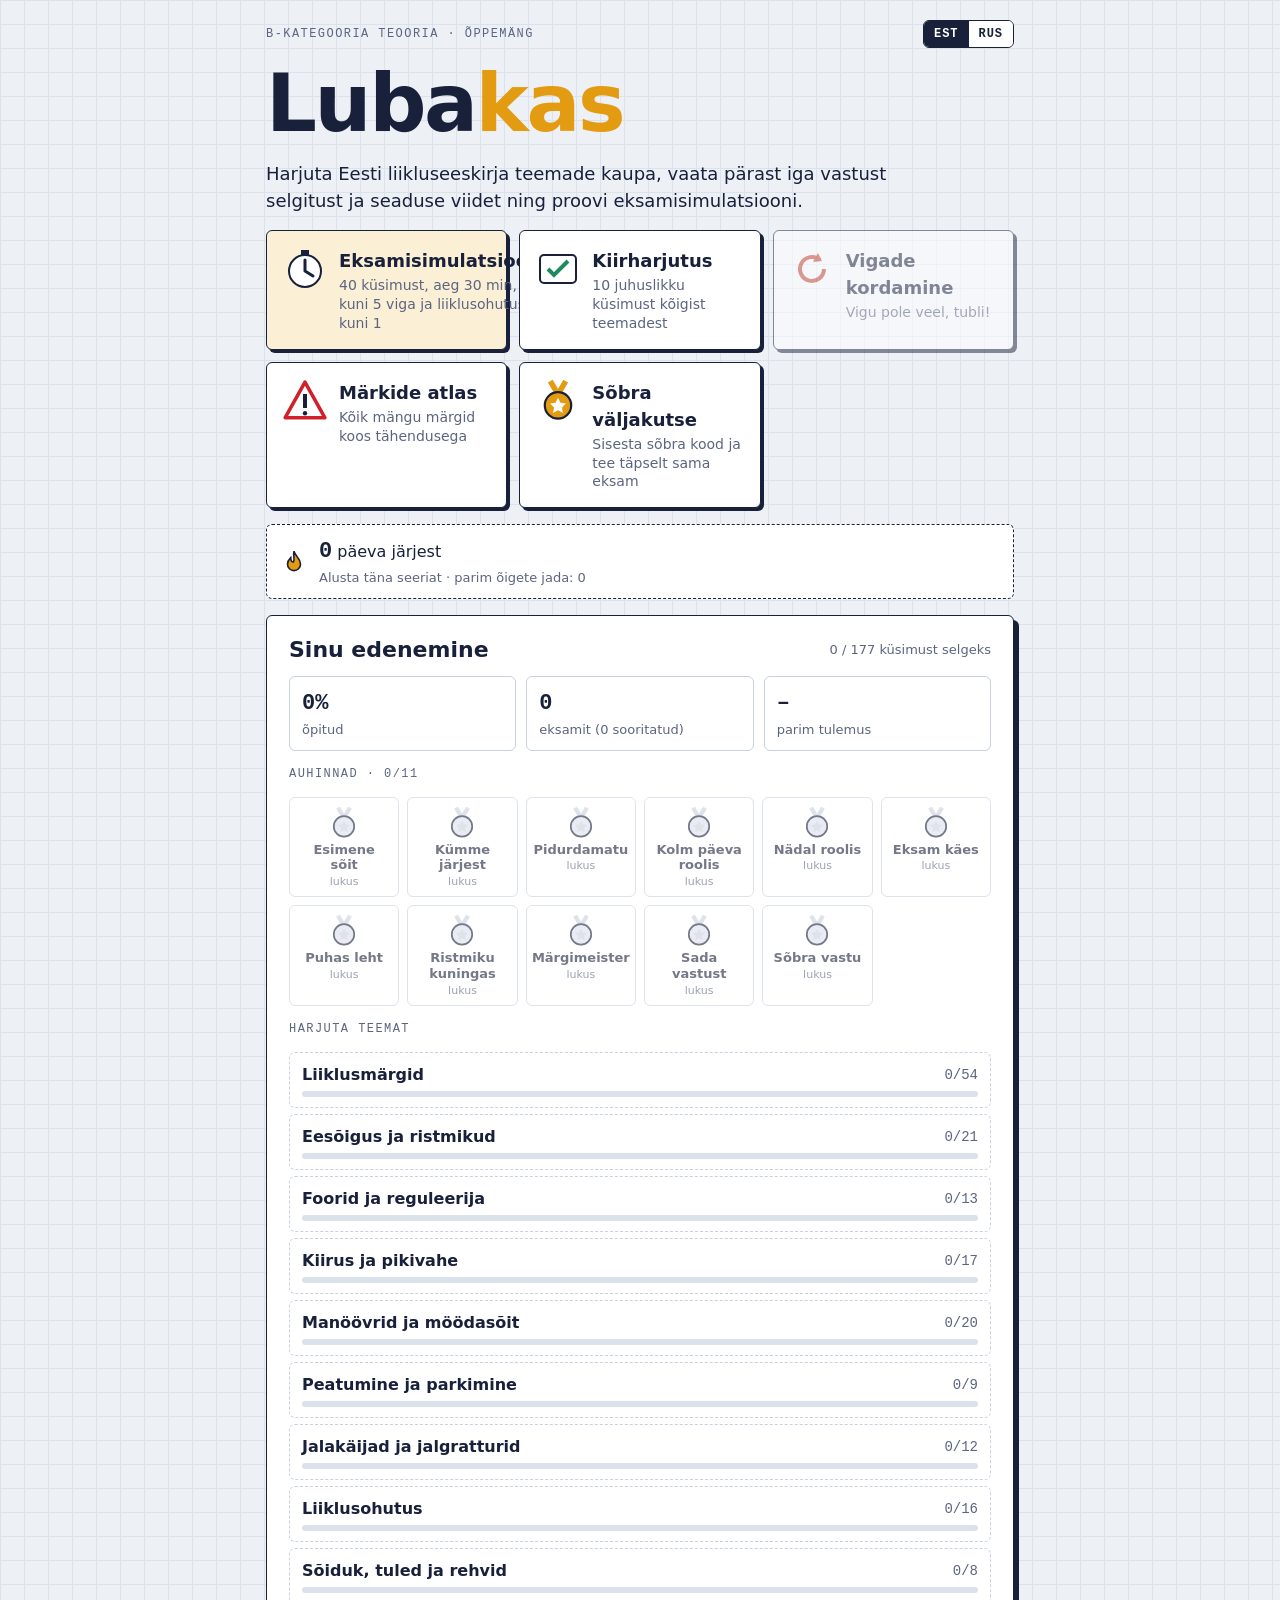
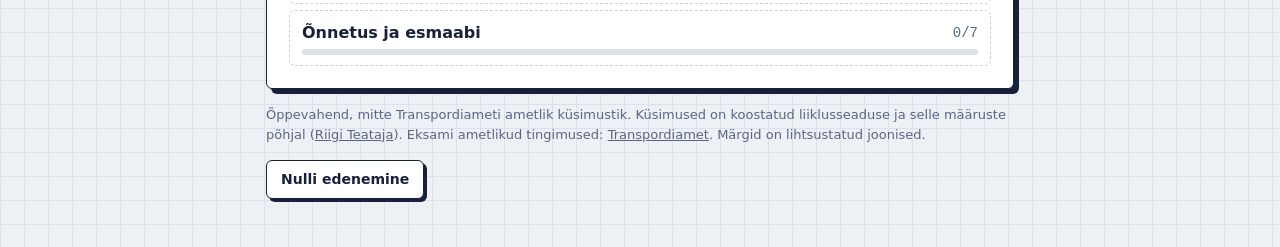
==== web/index.html @ 59f11eca "Lubakas: liikluseeskirja õppemäng (veeb + iOS) Eesti liikluseeskirja õppemäng B-kategooria teooriaek" ====
<!doctype html>
<html lang="et">
<head>
<meta charset="utf-8">
<meta name="viewport" content="width=device-width, initial-scale=1">
<link rel="stylesheet" href="fonts.css">
<title>Lubakas</title>
<style>html{-webkit-text-size-adjust:100%}*{-webkit-tap-highlight-color:transparent}body{margin:0}img{max-width:100%}[hidden]{display:none!important}@media (hover:none){.fb .note{visibility:hidden}}</style>
</head>
<body>
<meta name="claude:viewport-fit-sides" content="cover">
<style>
/* Layout: same graph-paper notebook as the rest of the series; the question card is the raised object. */
:root{
  --paper:#EDF0F5; --grid:#DCE2EC; --card:#FFFFFF; --ink:#18203A; --muted:#5B6580;
  --accent:#E39B12; --accent-soft:#FBEFD6; --ok:#1F8A5B; --ok-soft:#DDF2E7; --bad:#C8412D; --bad-soft:#F8E1DC;
  --line:#C9D1DE; --road:#5E6678; --roadline:#F4F6FA; --verge:#CFE3C6;
  --f-display:"Bricolage Grotesque","Segoe UI",system-ui,sans-serif;
  --f-body:"Atkinson Hyperlegible","Segoe UI",system-ui,sans-serif;
  --f-mono:"JetBrains Mono",ui-monospace,Menlo,Consolas,monospace;
}
@media (prefers-color-scheme: dark){:root:not([data-theme="light"]){
  --paper:#10131C; --grid:#1A2030; --card:#181D2A; --ink:#E5E9F3; --muted:#96A0B8;
  --accent:#F2B13A; --accent-soft:#3A2E14; --ok:#3DBE85; --ok-soft:#163327; --bad:#EF6A55; --bad-soft:#3A1E1A;
  --line:#2C3448; --road:#3A4152; --roadline:#C9CFDB; --verge:#22331F; color-scheme:dark }}
:root[data-theme="dark"]{
  --paper:#10131C; --grid:#1A2030; --card:#181D2A; --ink:#E5E9F3; --muted:#96A0B8;
  --accent:#F2B13A; --accent-soft:#3A2E14; --ok:#3DBE85; --ok-soft:#163327; --bad:#EF6A55; --bad-soft:#3A1E1A;
  --line:#2C3448; --road:#3A4152; --roadline:#C9CFDB; --verge:#22331F; color-scheme:dark }
*{box-sizing:border-box}
html,body{min-height:100%;margin:0}
body{background-color:var(--paper);color:var(--ink);font-family:var(--f-body);font-size:16px;line-height:1.5;
  background-image:linear-gradient(var(--grid) 1px,transparent 1px),linear-gradient(90deg,var(--grid) 1px,transparent 1px);background-size:24px 24px}
.wrap{max-width:780px;margin:0 auto;padding-block:20px 48px;
  padding-left:max(16px,env(safe-area-inset-left,0px));padding-right:max(16px,env(safe-area-inset-right,0px));
  display:flex;flex-direction:column;gap:16px}
h1,h2,h3{font-family:var(--f-display);margin:0;text-wrap:balance;line-height:1.1}
p{margin:0}
button{font:inherit;color:inherit;cursor:pointer}
button:focus-visible{outline:3px solid var(--accent);outline-offset:3px}
.card{background:var(--card);border:1.5px solid var(--ink);border-radius:6px;box-shadow:5px 5px 0 var(--ink);padding:22px}
.btn{background:var(--accent);color:#18203A;border:1.5px solid var(--ink);border-radius:6px;padding:12px 20px;font-weight:700;
  box-shadow:3px 3px 0 var(--ink);transition:transform .08s,box-shadow .08s}
.btn:hover{transform:translate(-1px,-1px);box-shadow:4px 4px 0 var(--ink)}
.btn:active{transform:translate(2px,2px);box-shadow:1px 1px 0 var(--ink)}
.btn.ghost{background:var(--card);color:var(--ink)}
.btn:disabled{opacity:.45;pointer-events:none}
.eyebrow{font-family:var(--f-mono);font-size:12px;letter-spacing:.12em;text-transform:uppercase;color:var(--muted)}
.mono{font-family:var(--f-mono);font-variant-numeric:tabular-nums}
.muted{color:var(--muted)}
.row{display:flex;flex-wrap:wrap;gap:12px;align-items:center}
.hidden{display:none!important}

/* Start */
.hero{display:flex;flex-direction:column;gap:12px}
.hero h1{font-size:clamp(44px,10vw,80px);font-weight:800;letter-spacing:-.03em}
.hero h1 span{color:var(--accent)}
.hero .lead{font-size:18px;max-width:60ch}
.modes{display:grid;grid-template-columns:repeat(auto-fit,minmax(200px,1fr));gap:12px}
.mode{text-align:left;background:var(--card);border:1.5px solid var(--ink);border-radius:6px;padding:16px;display:flex;gap:12px;align-items:flex-start;
  box-shadow:3px 3px 0 var(--ink);transition:transform .08s,box-shadow .08s}
.mode:hover{transform:translate(-1px,-1px);box-shadow:4px 4px 0 var(--ink)}
.mode svg{width:44px;height:44px;flex:none}
.mode b{font-family:var(--f-display);font-size:18px;display:block}
.mode small{color:var(--muted);font-size:14px;line-height:1.35;display:block;margin-top:2px}
.mode.primary{background:var(--accent-soft)}
.topics{display:flex;flex-direction:column;gap:6px}
.topic{display:grid;grid-template-columns:1fr auto;gap:4px 12px;align-items:center;text-align:left;background:transparent;border:1.5px dashed var(--line);border-radius:6px;padding:10px 12px}
.topic:hover{border-color:var(--ink);border-style:solid}
.topic b{font-weight:700}
.topic .pct{font-family:var(--f-mono);font-size:14px;color:var(--muted)}
.bar{grid-column:1/-1;height:6px;border-radius:3px;background:var(--grid);overflow:hidden}
.bar i{display:block;height:100%;background:var(--ok)}
.stats{display:grid;grid-template-columns:repeat(3,1fr);gap:10px}
.stat{border:1.5px solid var(--line);border-radius:6px;padding:10px 12px;min-width:0}
.stat .v{font-family:var(--f-mono);font-weight:700;font-size:22px;font-variant-numeric:tabular-nums}
.stat .k{font-size:13px;color:var(--muted)}
.note{font-size:13px;color:var(--muted)}
.note a{color:inherit}

/* Question */
.hud{display:flex;flex-wrap:wrap;gap:8px 16px;align-items:center;justify-content:space-between}
.progress{height:8px;border:1.5px solid var(--ink);border-radius:4px;overflow:hidden;background:var(--card)}
.progress i{display:block;height:100%;background:var(--accent);transition:width .2s}
.q{display:flex;flex-direction:column;gap:16px}
.q h2{font-size:22px;font-weight:800;line-height:1.25}
.fig{display:flex;justify-content:center}
.fig svg{width:min(100%,260px);height:auto}
.fig.sign svg{width:140px}
.opts{display:flex;flex-direction:column;gap:10px}
.quip{font-style:italic;color:var(--muted)}
.streak{display:flex;gap:12px;align-items:center;border:1.5px dashed var(--ink);border-radius:6px;padding:10px 14px;background:var(--card)}
.streak b{font-size:22px}.streak small{display:block;color:var(--muted);font-size:13px}
.awards{display:grid;grid-template-columns:repeat(auto-fill,minmax(110px,1fr));gap:8px}
.aw{border:1.5px solid var(--line);border-radius:6px;padding:8px;display:flex;flex-direction:column;align-items:center;text-align:center;gap:2px;opacity:.6}
.aw.on{opacity:1;border-color:var(--ink);background:var(--accent-soft)}
.aw svg{width:34px;height:34px}.aw b{font-size:13px;line-height:1.2}.aw small{font-size:11px;color:var(--muted);line-height:1.25}
.titleline{display:flex;flex-direction:column;gap:2px}.titleline b{font-family:var(--f-display);font-size:22px}
.vs{font-weight:700}
.share{display:flex;flex-direction:column;gap:8px;border-top:1.5px dashed var(--line);padding-top:12px}
.share textarea,.codein{font:inherit;color:var(--ink);background:var(--paper);border:1.5px solid var(--ink);border-radius:6px;padding:10px;width:100%;resize:vertical}
.codein{font-family:var(--f-mono);font-size:20px;letter-spacing:.06em;text-transform:uppercase}
.toast{position:fixed;left:50%;bottom:calc(20px + env(safe-area-inset-bottom,0px));transform:translate(-50%,30px);opacity:0;background:var(--ink);color:var(--card);padding:10px 16px;border-radius:6px;font-weight:700;transition:all .3s;z-index:20;max-width:calc(100% - 32px)}
.toast.in{transform:translate(-50%,0);opacity:1}
@media (prefers-reduced-motion:reduce){.toast{transition:none}}
.mode svg{width:44px;height:44px;flex:none}
.langs{display:inline-flex;border:1.5px solid var(--ink);border-radius:6px;overflow:hidden}
.lng{background:var(--card);border:0;padding:4px 10px;font-family:var(--f-mono);font-size:12px;font-weight:700;letter-spacing:.08em}
.lng.on{background:var(--ink);color:var(--card)}
.opts.grid{display:grid;grid-template-columns:1fr 1fr}
.osign svg{width:72px;height:72px;display:block}
.opt{display:flex;gap:12px;align-items:flex-start;text-align:left;background:var(--card);border:1.5px solid var(--ink);border-radius:6px;padding:12px 14px;
  box-shadow:2px 2px 0 var(--ink);transition:transform .08s,box-shadow .08s}
.opt:hover{transform:translate(-1px,-1px);box-shadow:3px 3px 0 var(--ink)}
.opt .l{font-family:var(--f-mono);font-weight:700;color:var(--muted);min-width:1.2em}
.opt.sel{background:var(--accent-soft)}
.opt.right{background:var(--ok-soft);border-color:var(--ok)}
.opt.wrong{background:var(--bad-soft);border-color:var(--bad)}
.opt.locked{pointer-events:none}
.explain{border-left:4px solid var(--ok);background:var(--ok-soft);padding:12px 14px;border-radius:0 6px 6px 0;display:flex;flex-direction:column;gap:6px}
.explain.bad{border-color:var(--bad);background:var(--bad-soft)}
.explain b{font-family:var(--f-display);font-size:18px}
.src{font-size:13px;color:var(--muted)}
.src::before{content:"§ ";font-family:var(--f-mono);font-weight:700}
.tag{display:inline-block;font-family:var(--f-mono);font-size:11px;letter-spacing:.08em;text-transform:uppercase;border:1px solid var(--line);border-radius:3px;padding:1px 6px;color:var(--muted)}
.tag.safe{border-color:var(--bad);color:var(--bad)}
.dots{display:flex;flex-wrap:wrap;gap:4px}
.dot{width:26px;height:26px;border:1.5px solid var(--line);border-radius:4px;background:var(--card);font-family:var(--f-mono);font-size:11px;padding:0;display:grid;place-items:center}
.dot.ans{background:var(--accent-soft);border-color:var(--ink)}
.dot.cur{outline:2px solid var(--accent);outline-offset:1px}
.dot.r{background:var(--ok-soft);border-color:var(--ok)}
.dot.w{background:var(--bad-soft);border-color:var(--bad)}
.clock{font-family:var(--f-mono);font-weight:700;font-size:20px}
.clock.low{color:var(--bad)}

/* Results */
.big{font-family:var(--f-display);font-weight:800;font-size:clamp(40px,9vw,64px);line-height:1}
.verdict{display:inline-block;padding:4px 12px;border:1.5px solid var(--ink);border-radius:4px;font-family:var(--f-display);font-weight:800;font-size:20px}
.verdict.ok{background:var(--ok-soft);color:var(--ok);border-color:var(--ok)}
.verdict.bad{background:var(--bad-soft);color:var(--bad);border-color:var(--bad)}
.review{display:flex;flex-direction:column;gap:12px}
.rv{border:1.5px solid var(--line);border-radius:6px;padding:12px;display:flex;flex-direction:column;gap:6px}
.rv .a{font-size:14px}

/* Atlas */
.atlas{display:grid;grid-template-columns:repeat(auto-fill,minmax(160px,1fr));gap:12px}
.sg{border:1.5px solid var(--line);border-radius:6px;padding:12px;display:flex;flex-direction:column;gap:6px;align-items:flex-start;background:var(--card)}
.sg svg{width:72px;height:72px}
.sg b{font-family:var(--f-display);font-size:16px;line-height:1.15}
.sg small{font-size:13px;color:var(--muted);line-height:1.35}
.grp{font-family:var(--f-display);font-size:20px;margin-top:8px}
@media (max-width:480px){.card{padding:16px}.stats{grid-template-columns:1fr 1fr 1fr}.stat .v{font-size:18px}}
</style>
<main class="wrap" id="app"></main>
<script>
/* ============ SIGNS (original drawings, viewBox 0 0 100 100) ============ */
const RED="#D0202A", BLUE="#1F5FBF", YEL="#F2C230", BLK="#18203A";
const W=s=>`<svg viewBox="0 0 100 100" xmlns="http://www.w3.org/2000/svg" aria-hidden="true">${s}</svg>`;
const warn=i=>`<path d="M50 7 L95 88 H5 Z" fill="#fff" stroke="${RED}" stroke-width="8" stroke-linejoin="round"/>${i}`;
const ring=i=>`<circle cx="50" cy="50" r="44" fill="#fff" stroke="${RED}" stroke-width="10"/>${i}`;
const blueC=i=>`<circle cx="50" cy="50" r="46" fill="${BLUE}" stroke="#fff" stroke-width="2"/>${i}`;
const blueS=i=>`<rect x="5" y="5" width="90" height="90" rx="8" fill="${BLUE}" stroke="#fff" stroke-width="2"/>${i}`;
const person=(x,y,s=1,c=BLK)=>`<g transform="translate(${x} ${y}) scale(${s})" stroke="${c}" stroke-width="5" stroke-linecap="round" fill="none"><circle cx="0" cy="-22" r="5" fill="${c}" stroke="none"/><path d="M0 -15 L-2 2 M-2 2 L-9 16 M-2 2 L6 16 M0 -12 L-9 -3 M0 -12 L9 -5"/></g>`;
const car=(x,y,c,s=1)=>`<g transform="translate(${x} ${y}) scale(${s})"><path d="M-14 4 V-4 Q-12 -9 -8 -10 L-5 -16 H5 L8 -10 Q12 -9 14 -4 V4 Z" fill="${c}"/><circle cx="-8" cy="5" r="4" fill="${c}"/><circle cx="8" cy="5" r="4" fill="${c}"/><rect x="-4" y="-14" width="8" height="4" fill="#fff"/></g>`;
function arcArrow(cx,cy,r,a0,a1,c="#fff",w=7){ // angles in degrees, counterclockwise on screen when a1<a0
  const p=a=>[cx+r*Math.cos(a*Math.PI/180),cy+r*Math.sin(a*Math.PI/180)];
  const [x0,y0]=p(a0),[x1,y1]=p(a1);
  const sweep=a1>a0?1:0;
  const dir=a1>a0?1:-1, t=(a1+dir*90)*Math.PI/180, n=a1*Math.PI/180;
  const tip=[x1+9*Math.cos(t),y1+9*Math.sin(t)], b1=[x1+8*Math.cos(n),y1+8*Math.sin(n)], b2=[x1-8*Math.cos(n),y1-8*Math.sin(n)];
  return `<path d="M${x0.toFixed(1)} ${y0.toFixed(1)} A${r} ${r} 0 0 ${sweep} ${x1.toFixed(1)} ${y1.toFixed(1)}" fill="none" stroke="${c}" stroke-width="${w}"/><path d="M${tip[0].toFixed(1)} ${tip[1].toFixed(1)} L${b1[0].toFixed(1)} ${b1[1].toFixed(1)} L${b2[0].toFixed(1)} ${b2[1].toFixed(1)}Z" fill="${c}"/>`;
}
const SIGNS={
  anna:{g:"Eesõigusmärgid",n:"Anna teed",m:"Pead andma teed ristuval teel liiklejatele",
    e:"Kolmnurk tipuga alla tähendab, et ristuval teel liiklejatel on eesõigus. Peatuma ei pea, kui teed andmata saab ohutult sõita.",
    svg:`<path d="M6 10 H94 L50 92 Z" fill="#fff" stroke="${RED}" stroke-width="8" stroke-linejoin="round"/>`},
  stop:{g:"Eesõigusmärgid",n:"STOP",m:"Pead peatuma ja andma teed ristuval teel liiklejatele",
    e:"STOP-märgi juures tuleb alati peatuda stoppjoone ees (selle puudumisel ristuva sõidutee serva ees), ka siis, kui teel kedagi ei paista, ja seejärel anda teed.",
    svg:`<polygon points="31,4 69,4 96,31 96,69 69,96 31,96 4,69 4,31" fill="${RED}" stroke="#fff" stroke-width="3"/><text x="50" y="60" text-anchor="middle" font-family="Arial,Helvetica,sans-serif" font-weight="700" font-size="27" fill="#fff">STOP</text>`},
  peatee:{g:"Eesõigusmärgid",n:"Peatee",m:"Sõidad peateel: ristmikel on sul eesõigus kõrvalteelt tulijate ees",
    e:"Kollane romb valge äärisega tähistab peateed. Kõrvalteel liiklejad peavad sulle teed andma.",
    svg:`<rect x="20" y="20" width="60" height="60" transform="rotate(45 50 50)" fill="#fff" stroke="#8A93A6" stroke-width="2"/><rect x="31" y="31" width="38" height="38" transform="rotate(45 50 50)" fill="${YEL}"/>`},
  peateelopp:{g:"Eesõigusmärgid",n:"Peatee lõpp",m:"Peatee lõpeb: edasi ei ole sul enam peatee eesõigust",
    e:"Läbikriipsutatud romb tähendab, et peatee lõpeb. Järgmisel ristmikul juhindud teistest märkidest või parema käe reeglist.",
    svg:`<rect x="20" y="20" width="60" height="60" transform="rotate(45 50 50)" fill="#fff" stroke="#8A93A6" stroke-width="2"/><rect x="31" y="31" width="38" height="38" transform="rotate(45 50 50)" fill="${YEL}"/><g stroke="${BLK}" stroke-width="2.5"><path d="M26 66 L66 26 M30 70 L70 30 M34 74 L74 34"/></g>`},
  sissesoit:{g:"Keelumärgid",n:"Sissesõidukeeld",m:"Sellest suunast on sissesõit kõigile sõidukitele keelatud",
    e:"Punane ring valge rõhtribaga keelab sõidukitel siia sisse sõita (näiteks ühesuunalise tee vastassuunast).",
    svg:`<circle cx="50" cy="50" r="46" fill="${RED}" stroke="#fff" stroke-width="2"/><rect x="18" y="41" width="64" height="18" fill="#fff"/>`},
  liikluskeeld:{g:"Keelumärgid",n:"Liikluskeeld",m:"Liiklemine kõigi sõidukitega on keelatud mõlemas suunas",
    e:"Tühi valge ring punase äärisega keelab kõigi sõidukite liikluse.",
    svg:ring("")},
  peatumiskeeld:{g:"Keelumärgid",n:"Peatumise keeld",m:"Peatuda ja parkida on keelatud",
    e:"Sinine ring punase ääre ja punase ristiga keelab nii peatumise kui ka parkimise märgiga teepoolel.",
    svg:`<clipPath id="cpx"><circle cx="50" cy="50" r="40"/></clipPath><circle cx="50" cy="50" r="44" fill="${BLUE}" stroke="${RED}" stroke-width="10"/><g clip-path="url(#cpx)" stroke="${RED}" stroke-width="9"><path d="M18 18 L82 82 M82 18 L18 82"/></g>`},
  parkimiskeeld:{g:"Keelumärgid",n:"Parkimise keeld",m:"Parkida on keelatud, lühiajaline peatumine on lubatud",
    e:"Sinine ring punase ääre ja ühe kaldkriipsuga keelab parkimise, kuid peatuda (näiteks reisija maha panemiseks) tohib.",
    svg:`<clipPath id="cpp"><circle cx="50" cy="50" r="40"/></clipPath><circle cx="50" cy="50" r="44" fill="${BLUE}" stroke="${RED}" stroke-width="10"/><g clip-path="url(#cpp)" stroke="${RED}" stroke-width="9"><path d="M18 18 L82 82"/></g>`},
  kiirus50:{g:"Keelumärgid",n:"Suurim kiirus",m:"Suurim lubatud sõidukiirus on 50 km/h",
    e:"Number punases ringis näitab suurimat lubatud kiirust. See on ülempiir, mitte soovitus: kiirus tuleb valida vastavalt oludele.",
    svg:ring(`<text x="50" y="64" text-anchor="middle" font-family="Arial,Helvetica,sans-serif" font-weight="700" font-size="40" fill="${BLK}">50</text>`)},
  moodasoit:{g:"Keelumärgid",n:"Möödasõidukeeld",m:"Mootorsõidukitest möödasõit on keelatud",
    e:"Punane ja must auto punases ringis keelavad möödasõidu märgi mõjualas.",
    svg:ring(car(34,54,RED,1.05)+car(66,54,BLK,1.05))},
  otse:{g:"Kohustusmärgid",n:"Kohustuslik sõidusuund",m:"Sõita tohib ainult otse",
    e:"Sinine ümmargune märk valge noolega kohustab sõitma noole suunas.",
    svg:blueC(`<path d="M50 16 L72 42 H58 V84 H42 V42 H28 Z" fill="#fff"/>`)},
  ringliiklus:{g:"Kohustusmärgid",n:"Ringliiklus",m:"Ristmikul liigutakse ringikujuliselt noolte suunas",
    e:"Kolm ringis olevat noolt tähistavad ringristmikku. Ringil sõidetakse vastupäeva, nagu nooled näitavad.",
    svg:blueC(arcArrow(50,50,23,-60,-150)+arcArrow(50,50,23,60,-30)+arcArrow(50,50,23,180,90))},
  jalgrattatee:{g:"Kohustusmärgid",n:"Jalgrattatee",m:"Tee on ette nähtud jalgratastele",
    e:"Sinine ring valge jalgrattaga tähistab jalgrattateed. Mootorsõidukiga sellel sõita ei tohi.",
    svg:blueC(`<g fill="none" stroke="#fff" stroke-width="5" stroke-linecap="round" stroke-linejoin="round"><circle cx="30" cy="60" r="13"/><circle cx="70" cy="60" r="13"/><path d="M30 60 L44 38 H64 L70 60 M44 38 L52 60 L64 38 M40 32 H50 M62 32 L66 30"/></g>`)},
  yhesuunaline:{g:"Teavitusmärgid",n:"Ühesuunaline tee",m:"Tee, kus liiklus toimub ainult ühes suunas",
    e:"Sinine ristkülik ülespoole näitava noolega tähistab ühesuunalist teed. Vastassuunas sõita ei tohi.",
    svg:blueS(`<path d="M50 14 L74 42 H59 V86 H41 V42 H26 Z" fill="#fff"/>`)},
  ylekaigurada:{g:"Teavitusmärgid",n:"Ülekäigurada",m:"Siin on ülekäigurada: jalakäijale tuleb teed anda",
    e:"Sinine ruut valge kolmnurga ja jalakäijaga tähistab ülekäigurada. Juht on kohustatud andma teed jalakäijale, kes on rajal või sinna astumas.",
    svg:blueS(`<path d="M50 12 L90 84 H10 Z" fill="#fff"/><g fill="${BLK}"><rect x="22" y="74" width="10" height="5"/><rect x="38" y="74" width="10" height="5"/><rect x="54" y="74" width="10" height="5"/><rect x="70" y="74" width="10" height="5"/></g>${person(50,66,.9)}`)},
  oueala:{g:"Teavitusmärgid",n:"Õueala",m:"Õueala algab: suurim kiirus 20 km/h, jalakäijad tohivad kasutada kogu tee laiust",
    e:"Õueala on ala, kus jalakäijad ja sõidukid liiklevad koos. Suurim lubatud kiirus on 20 km/h, jalakäija vahetus läheduses tuleb sõita jalakäija kiirusega.",
    svg:blueS(`<path d="M16 46 L32 32 L48 46 V66 H16 Z" fill="#fff"/><rect x="28" y="54" width="8" height="12" fill="${BLUE}"/>${person(66,70,.75,"#fff")}<circle cx="80" cy="72" r="5" fill="#fff"/><rect x="12" y="80" width="76" height="4" fill="#fff"/>`)},
  ouealalopp:{g:"Teavitusmärgid",n:"Õueala lõpp",m:"Õueala lõpeb: edasi kehtivad tavalised liiklusreeglid",
    e:"Punase kaldjoonega õueala märk tähistab õueala lõppu. Õuealalt väljuja peab andma teed teistele liiklejatele.",
    svg:blueS(`<path d="M16 46 L32 32 L48 46 V66 H16 Z" fill="#fff"/><rect x="28" y="54" width="8" height="12" fill="${BLUE}"/>${person(66,70,.75,"#fff")}<circle cx="80" cy="72" r="5" fill="#fff"/><rect x="12" y="80" width="76" height="4" fill="#fff"/><path d="M10 90 L90 10" stroke="${RED}" stroke-width="7"/>`)},
  parkla:{g:"Teavitusmärgid",n:"Parkla",m:"Parkimiseks ettenähtud koht",
    e:"Sinine ruut valge P-tähega tähistab parklat.",
    svg:blueS(`<text x="50" y="74" text-anchor="middle" font-family="Arial,Helvetica,sans-serif" font-weight="700" font-size="66" fill="#fff">P</text>`)},
  kurv:{g:"Hoiatusmärgid",n:"Ohtlik kurv",m:"Ees on ohtlik kurv paremale",
    e:"Hoiatusmärgid on punase äärisega kolmnurgad. See hoiatab järsu kurvi eest: vähenda kiirust enne kurvi, mitte kurvis.",
    svg:warn(`<path d="M42 80 V60 Q42 48 54 44 L58 42" fill="none" stroke="${BLK}" stroke-width="7"/><path d="M52 34 L66 39 L56 50 Z" fill="${BLK}"/>`)},
  lapsed:{g:"Hoiatusmärgid",n:"Lapsed",m:"Ees on koht, kus teele võib ootamatult tulla lapsi",
    e:"Märk hoiatab laste eest (kool, lasteaed, mänguväljak). Ole eriti tähelepanelik ja valmis peatuma.",
    svg:warn(person(42,74,.9)+person(60,77,.65))},
  metsloomad:{g:"Hoiatusmärgid",n:"Metsloomad",m:"Teele võivad tulla metsloomad",
    e:"Märk hoiatab metsloomade (näiteks põtrade) eest. Eriti hämaras ole valmis pidurdama.",
    svg:warn(`<g fill="${BLK}"><ellipse cx="50" cy="62" rx="16" ry="8"/><rect x="38" y="64" width="4" height="16"/><rect x="45" y="65" width="4" height="15"/><rect x="54" y="65" width="4" height="15"/><rect x="61" y="64" width="4" height="16"/><path d="M62 58 L70 48 L76 52 L74 56 L68 58 L66 64 Z"/><path d="M68 48 L62 40 M70 47 L66 38 M72 48 L76 40" stroke="${BLK}" stroke-width="3"/></g>`)},
  teetood:{g:"Hoiatusmärgid",n:"Teetööd",m:"Ees on teetööd",
    e:"Märk hoiatab teetööde eest. Seal võib olla töötajaid, masinaid ja kitsendusi, sõida ettevaatlikult.",
    svg:warn(`${person(46,74,.9)}<path d="M54 64 L66 78" stroke="${BLK}" stroke-width="4"/><path d="M58 80 Q68 66 78 80 Z" fill="${BLK}"/>`)},
  raudtee:{g:"Hoiatusmärgid",n:"Raudteeülesõidukoht tõkkepuuta",m:"Ees on raudteeülesõidukoht, kus tõkkepuud pole",
    e:"Märk hoiatab tõkkepuuta raudteeülesõidukoha eest. Enne rööpaid veendu, et rongi ei tule.",
    svg:warn(`<g fill="${BLK}"><rect x="28" y="56" width="40" height="16"/><rect x="56" y="46" width="12" height="12"/><rect x="34" y="48" width="6" height="10"/><circle cx="36" cy="76" r="5"/><circle cx="50" cy="76" r="5"/><circle cx="64" cy="76" r="5"/><path d="M68 70 L76 76 H68 Z"/></g>`)},
  libe:{g:"Hoiatusmärgid",n:"Libe tee",m:"Ees on libe teelõik",
    e:"Märk hoiatab libeda tee eest. Vähenda kiirust, suurenda pikivahet ja väldi järske liigutusi.",
    svg:warn(`${car(50,52,BLK,1.1)}<path d="M38 64 q-6 6 0 10 q6 4 0 8 M62 64 q6 6 0 10 q-6 4 0 8" fill="none" stroke="${BLK}" stroke-width="3"/>`)},
  kahesuunaline:{g:"Hoiatusmärgid",n:"Kahesuunaline liiklus",m:"Ees algab kahesuunalise liiklusega teelõik",
    e:"Kaks vastassuunalist noolt hoiatavad, et ühesuunalise liikluse järel algab kahesuunaline liiklus.",
    svg:warn(`<path d="M40 82 V48 M34 54 L40 44 L46 54" fill="none" stroke="${BLK}" stroke-width="5"/><path d="M60 42 V76 M54 70 L60 80 L66 70" fill="none" stroke="${BLK}" stroke-width="5"/>`)},
  foorhoiatus:{g:"Hoiatusmärgid",n:"Valgusfoor",m:"Ees on valgusfooriga reguleeritud koht",
    e:"Märk hoiatab, et ees on foor, mida ei pruugi kaugelt näha.",
    svg:warn(`<rect x="41" y="38" width="18" height="44" rx="3" fill="${BLK}"/><circle cx="50" cy="47" r="5" fill="#E5484D"/><circle cx="50" cy="60" r="5" fill="#F2C230"/><circle cx="50" cy="73" r="5" fill="#2FA35B"/>`)},
  ylekaighoiatus:{g:"Hoiatusmärgid",n:"Ülekäigurada (hoiatus)",m:"Lähened ülekäigurajale",
    e:"Hoiatusmärk teatab ette, et läheneb ülekäigurada. Ole valmis jalakäijale teed andma.",
    svg:warn(`${person(50,70,.9)}<g fill="${BLK}"><rect x="26" y="78" width="8" height="4"/><rect x="40" y="78" width="8" height="4"/><rect x="54" y="78" width="8" height="4"/><rect x="68" y="78" width="8" height="4"/></g>`)},
};
const signSvg=id=>W(SIGNS[id].svg);

/* ============ INTERSECTION DIAGRAMS ============ */
/* 240x240 crossroads, right-hand traffic. Cars are drawn for the "from south" case and rotated.
   dir: S=0, W=90, N=180, E=270 (degrees clockwise). turn: s(traight), l(eft), r(ight). */
const ROT={S:0,W:90,N:180,E:270};
function rotPt(x,y,deg){const a=deg*Math.PI/180,cx=120,cy=120;return [cx+(x-cx)*Math.cos(a)-(y-cy)*Math.sin(a),cy+(x-cx)*Math.sin(a)+(y-cy)*Math.cos(a)]}
function crossSvg(o){
  const roads=o.roads||"NSWE";
  let s=`<svg viewBox="0 0 240 240" xmlns="http://www.w3.org/2000/svg" role="img" aria-label="Ristmiku skeem">`;
  s+=`<rect width="240" height="240" fill="var(--verge)"/>`;
  if(roads.includes("N")||roads.includes("S")) s+=`<rect x="80" y="${roads.includes("N")?0:80}" width="80" height="${(roads.includes("N")?80:0)+80+(roads.includes("S")?80:0)}" fill="var(--road)"/>`;
  if(roads.includes("W")||roads.includes("E")) s+=`<rect y="80" x="${roads.includes("W")?0:80}" height="80" width="${(roads.includes("W")?80:0)+80+(roads.includes("E")?80:0)}" fill="var(--road)"/>`;
  const dash=`stroke="var(--roadline)" stroke-width="2" stroke-dasharray="10 8"`;
  if(roads.includes("N")) s+=`<path d="M120 0 V76" ${dash}/>`;
  if(roads.includes("S")) s+=`<path d="M120 164 V240" ${dash}/>`;
  if(roads.includes("W")) s+=`<path d="M0 120 H76" ${dash}/>`;
  if(roads.includes("E")) s+=`<path d="M164 120 H240" ${dash}/>`;
  if(o.tram){s+=`<path d="M114 0 V240 M126 0 V240" stroke="#9AA3B5" stroke-width="2"/>`}
  // signs at approaches (placed on the right-hand verge of each approach)
  for(const [d,id] of Object.entries(o.signs||{})){
    const [x,y]=rotPt(178,180,ROT[d]);
    s+=`<svg x="${(x-15).toFixed(0)}" y="${(y-15).toFixed(0)}" width="30" height="30" viewBox="0 0 100 100">${SIGNS[id].svg}</svg>`;
  }
  const paths={s:"M140 176 V18",r:"M140 176 Q140 140 176 140 H226",l:"M140 176 Q140 100 100 100 H14"};
  for(const c of o.cars||[]){
    const deg=ROT[c.from], col=c.tram?"#2F7BEA":(c.color||"#E39B12");
    s+=`<g transform="rotate(${deg} 120 120)">`;
    s+=`<path d="${c.tram?paths[c.turn].replace("M140","M120").replace("V18","V18"):paths[c.turn]}" fill="none" stroke="${col}" stroke-width="3" stroke-dasharray="6 5" stroke-linecap="round"/>`;
    // arrowhead at end
    const ends={s:"M133 22 L140 8 L147 22 Z",r:"M222 133 L236 140 L222 147 Z",l:"M18 93 L4 100 L18 107 Z"};
    s+=`<path d="${ends[c.turn]}" fill="${col}" ${c.tram&&c.turn==="s"?'transform="translate(-20 0)"':""}/>`;
    if(c.tram) s+=`<rect x="${c.from==="N"||c.from==="S"?108:126}" y="176" width="24" height="56" rx="4" fill="${col}" stroke="${BLK}" stroke-width="1.5"/>`;
    else s+=`<rect x="128" y="180" width="24" height="40" rx="6" fill="${col}" stroke="${BLK}" stroke-width="1.5"/><rect x="131" y="186" width="18" height="8" rx="2" fill="#fff" opacity=".7"/>`;
    s+=`</g>`;
    const [lx,ly]=rotPt(c.tram?(c.from==="N"||c.from==="S"?120:138):140,c.tram?212:204,deg);
    s+=`<text x="${lx.toFixed(0)}" y="${(ly+6).toFixed(0)}" text-anchor="middle" font-family="JetBrains Mono,monospace" font-weight="700" font-size="16" fill="${BLK}">${c.label}</text>`;
  }
  for(const p of o.peds||[]){const [x,y]=rotPt(p[0],p[1],0);s+=person(x,y,.7)}
  return s+`</svg>`;
}

/* ============ QUESTIONS ============ */
const TOPICS={
  margid:"Liiklusmärgid", eesoigus:"Eesõigus ja ristmikud", foor:"Foorid ja reguleerija", kiirus:"Kiirus ja pikivahe",
  manoover:"Manöövrid ja möödasõit", parkimine:"Peatumine ja parkimine", jalakaija:"Jalakäijad ja jalgratturid",
  ohutus:"Liiklusohutus", soiduk:"Sõiduk, tuled ja rehvid", onnetus:"Õnnetus ja esmaabi"
};
const LS="Liiklusseadus", LKV="Liikluskorraldusvahendite ja nende kasutamise tingimuste määrus (liiklusmärgid)";
const TEH="Mootorsõiduki ja selle haagise tehnonõuded ning nõuded varustusele (määrus)";
// q: question, o: options (first is correct), e: explanation, s: source, f: figure, safe: traffic-safety question
const Q=[
 // ---- Eesõigus ----
 {id:"e1",t:"eesoigus",q:"Samaliigiliste teede ristmik, märke ega foore pole. Kumb sõiduk sõidab esimesena?",f:crossSvg({cars:[{from:"S",turn:"s",label:"1"},{from:"E",turn:"s",label:"2",color:"#2FA35B"}]}),
  o:["Auto 2","Auto 1","Mõlemad korraga","See, kes jõudis ristmikule varem"],e:"Samaliigiliste teede ristmikul annab juht teed paremalt lähenevale sõidukile (parema käe reegel). Auto 1 jaoks tuleb auto 2 paremalt.",s:LS+", ristmikul sõitmine (parema käe reegel)"},
 {id:"e2",t:"eesoigus",q:"Samaliigiliste teede ristmik. Auto 1 pöörab vasakule, auto 2 sõidab vastassuunast otse. Kes sõidab esimesena?",f:crossSvg({cars:[{from:"S",turn:"l",label:"1"},{from:"N",turn:"s",label:"2",color:"#2FA35B"}]}),
  o:["Auto 2","Auto 1","Auto 1, sest ta näitas suunatuld","Kumbki ei pea teed andma"],e:"Vasakule pöörav juht peab andma teed vastassuunast otse sõitvale ja paremale pööravale sõidukile. Suunatuli ei anna eesõigust.",s:LS+", vasakpöörde nõuded"},
 {id:"e3",t:"eesoigus",q:"Ristmikul on peatee põhja–lõuna suunas. Auto 1 tuleb kõrvalteelt (märk „Anna teed“), auto 2 sõidab peateel. Kes sõidab esimesena?",f:crossSvg({signs:{E:"anna",W:"anna",S:"peatee",N:"peatee"},cars:[{from:"E",turn:"s",label:"1"},{from:"S",turn:"s",label:"2",color:"#2FA35B"}]}),
  o:["Auto 2, sest ta on peateel","Auto 1, sest auto 2 tuleb talle vasakult","Mõlemad korraga","Auto 1, sest ta jõudis ristmikule varem"],e:"Märk „Anna teed“ kohustab andma teed peateel liiklejatele. Parema käe reegel kehtib ainult samaliigiliste teede ristmikul.",s:LKV+"; "+LS+", eesõigus ristmikul"},
 {id:"e4",t:"eesoigus",q:"Samaliigiliste teede ristmik, kõik sõidavad otse. Mis järjekorras sõidukid ristmiku läbivad?",f:crossSvg({roads:"NSWE",cars:[{from:"S",turn:"s",label:"1"},{from:"W",turn:"s",label:"2",color:"#2FA35B"},{from:"E",turn:"s",label:"3",color:"#9B5CD6"}]}),
  o:["Auto 3, auto 1, auto 2","Auto 1, auto 2, auto 3","Auto 2, auto 1, auto 3","Auto 3, auto 2, auto 1"],e:"Autol 3 pole paremal kedagi, seega sõidab ta esimesena. Seejärel auto 1, kelle paremal oli auto 3. Viimasena auto 2, kelle paremal on auto 1.",s:LS+", parema käe reegel"},
 {id:"e5",t:"eesoigus",q:"Samaliigiliste teede ristmik. Tramm (T) sõidab otse, auto 1 sõidab otse. Kes sõidab esimesena?",f:crossSvg({tram:true,cars:[{from:"N",turn:"s",label:"T",tram:true},{from:"W",turn:"s",label:"1"}]}),
  o:["Tramm","Auto, sest tramm tuleb talle vasakult","Mõlemad korraga","See, kes annab helisignaali"],e:"Samaliigiliste teede ristmikul on trammil eesõigus rööbasteta sõidukite ees, sõltumata sellest, kummalt poolt ta tuleb.",s:LS+", trammi eesõigus ristmikul"},
 {id:"e6",t:"eesoigus",q:"Samaliigiliste teede ristmik. Auto 1 pöörab paremale, auto 2 pöörab vastassuunast vasakule samale teele. Kes sõidab esimesena?",f:crossSvg({roads:"NSE",cars:[{from:"S",turn:"r",label:"1"},{from:"N",turn:"l",label:"2",color:"#2FA35B"}]}),
  o:["Auto 1","Auto 2","Mõlemad korraga, sest sõidavad eri radadele","Auto 2, sest ta tuleb peateelt"],e:"Vasakule pöörav auto 2 peab andma teed vastassuunast otse sõitvale ja paremale pööravale sõidukile.",s:LS+", vasakpöörde nõuded"},
 {id:"e7",t:"eesoigus",q:"Sõidad hoovist (kõrvalalalt) teele. Kellele pead teed andma?",o:["Kõigile teel liiklejatele, ka jalakäijatele","Ainult paremalt tulevatele sõidukitele","Ainult jalakäijatele","Kellelegi, kui näitad suunatuld"],e:"Kõrvalalalt (hoovist, parklast, tanklast) teele sõitev juht peab andma teed kõigile teel liiklejatele.",s:LS+", kõrvalalalt teele sõitmine"},
 {id:"e8",t:"eesoigus",q:"Märk STOP on ristmiku ees, ristuval teel pole ühtegi sõidukit. Mida teed?",f:"sign:stop",o:["Peatun stoppjoone ees ja sõidan siis edasi","Aeglustan ja sõidan peatumata edasi","Peatun ainult siis, kui keegi läheneb","Annan helisignaali ja sõidan edasi"],e:"STOP-märgi juures tuleb alati peatuda, ka tühja ristuva tee korral.",s:LKV},
 {id:"e9",t:"eesoigus",q:"Ringristmiku sissesõidul on märk „Anna teed“. Ringil sõidab auto. Mida teed?",o:["Annan teed ringil sõitvale autole","Sõidan esimesena, sest auto on mulle vasakul","Sõidan, kui näitan parempoolset suunatuld","Ringil sõitja peab mulle teed andma"],e:"Märk „Anna teed“ ringristmiku sissesõidul kohustab andma teed ringil liikuvatele sõidukitele.",s:LKV+"; "+LS},
 {id:"e10",t:"eesoigus",q:"Asulas hakkab tähistatud peatusest sõitu alustama buss, mis annab suunatulega märku. Mida pead tegema?",o:["Võimaldama bussil sõitu alustada, vajadusel aeglustades","Jätkama sõitu, sest mul on eesõigus","Andma helisignaali","Mööda sõitma vastassuunavööndi kaudu"],e:"Asulas peab juht andma teed bussile, mis alustab sõitu tähistatud peatusest ja annab sellest suunatulega märku.",s:LS+", ühissõiduki eelistamine asulas"},
 {id:"e11",t:"eesoigus",q:"Sinu taga läheneb sõiduk, millel vilgub sinine vilkur ja töötab erihelisignaal. Mida teed?",o:["Annan teed, vajadusel peatun tee servas","Kiirendan, et mitte ette jääda","Jätkan samamoodi, sest mul on roheline tuli","Pidurdan järsult sõiduraja keskel"],e:"Sinise vilkuri ja erihelisignaaliga operatiivsõidukile tuleb teed anda ning vajadusel peatuda.",s:LS+", operatiivsõidukile teeandmine"},
 {id:"e12",t:"eesoigus",q:"Mida näitab peatee märgi all olev lisatahvel, millel ristmiku skeemil on üks teekaar jämeda joonega?",o:["Peatee suunda sellel ristmikul","Ümbersõidu marsruuti","Teetööde asukohta","Kohustuslikku sõidusuunda kõigile"],e:"Lisatahvel „Peatee suund“ näitab, kuhu peatee ristmikul pöördub.",s:LKV},
 // ---- Foor ----
 {id:"f1",t:"foor",q:"Mida tähendab vilkuv kollane foorituli?",o:["Ristmik on reguleerimata, juhindun märkidest ja eesõigusreeglitest","Pean peatuma nagu punase tule korral","Mul on alati eesõigus","Foor läheb kohe roheliseks"],e:"Vilkuv kollane tuli hoiatab ohu eest: liikumist foor ei reguleeri, kehtivad märgid ja eesõigusreeglid.",s:LS+" § 7"},
 {id:"f2",t:"foor",q:"Süttib kollane tuli, kuid oled stoppjoonele nii lähedal, et ohutult peatuda ei saa. Mida teed?",o:["Võin sõitu jätkata","Pidurdan igal juhul järsult","Tagurdan stoppjoone taha","Peatun ristmiku keskel"],e:"Kollane tuli keelab liikuda, välja arvatud juhul, kui juht ei saa enam ohutult peatuda.",s:LS+" § 7"},
 {id:"f3",t:"foor",q:"Roheline foorituli hakkab vilkuma. Mida see tähendab?",o:["Roheline tuli lõpeb varsti ja süttib kollane","Pean kohe peatuma","Foor on rikkis","Võin pöörata ka punase noole suunas"],e:"Vilkuv roheline teatab, et lubava tule aeg lõpeb peagi.",s:LS+" § 7"},
 {id:"f4",t:"foor",q:"Põlevad korraga punane ja kollane tuli. Mida see tähendab?",o:["Varsti süttib roheline, kuid liikuda veel ei tohi","Võin hakata liikuma","Foor on välja lülitatud","Pean ristmikult kiiresti lahkuma"],e:"Punane koos kollasega teatab rohelise tule süttimisest. Liikumine on endiselt keelatud.",s:LS+" § 7"},
 {id:"f5",t:"foor",q:"Põleb punane tuli, lisasektsioonis põleb roheline nool paremale. Mida tohid teha?",o:["Pöörata paremale, andes teed teistest suundadest liiklejatele ja jalakäijatele","Sõita otse","Pöörata paremale, sest mul on eesõigus kõigi ees","Mitte midagi, sest põleb punane"],e:"Lisasektsiooni roheline nool lubab liikuda noole suunas, kuid juht peab andma teed teistest suundadest liiklejatele.",s:LS+" § 7"},
 {id:"f6",t:"foor",q:"Reguleerija tõstab käe üles. Mida see tähendab?",o:["Kõigil on liikumine keelatud (v.a need, kes ei saa ohutult peatuda)","Kõik võivad liikuda","Ainult jalakäijad võivad liikuda","Liikuda tohib ainult otse"],e:"Ülestõstetud käsi keelab kõigil liiklejatel liikuda, nagu kollane foorituli.",s:LS+" § 10"},
 {id:"f7",t:"foor",q:"Reguleerija seisab sinu poole küljega, käed alla lastud või külgedele sirutatud. Mida tohid teha?",o:["Sõita otse ja paremale","Ainult vasakule pöörata","Mitte liikuda","Teha tagasipöörde"],e:"Kui reguleerija on liikleja poole küljega (käed küljele või alla), lubab ta sõita otse ja paremale. Jalakäijad tohivad ületada sõiduteed tema selja ja rinna eest.",s:LS+" § 10"},
 {id:"f8",t:"foor",q:"Ristmikul töötab foor ja reguleerija annab foorituledele vastupidiseid märguandeid. Kumba järgid?",o:["Reguleerijat","Foori","Liiklusmärke","Parema käe reeglit"],e:"Reguleerija märguanded on ülimuslikud foorituledele, märkidele ja teekattemärgistele.",s:LS+", liikluse korraldamise vahendite tähtsusjärjekord"},
 {id:"f9",t:"foor",q:"Ristmikul on märk „Anna teed“, aga foor näitab sulle rohelist tuld. Kumba järgid?",o:["Foori","Märki","Mõlemat: pean peatuma","Kumbagi, kehtib parema käe reegel"],e:"Foorituli on eesõigusmärkidest ülimuslik. Märgid kehtivad, kui foor on välja lülitatud või vilgub kollane.",s:LS+", liikluse korraldamise vahendite tähtsusjärjekord"},
 {id:"f10",t:"foor",q:"Põleb roheline tuli ja pöörad vasakule. Vastassuunast sõidab auto otse. Kes annab teed?",o:["Mina","Vastutulev auto","Kumbki, sest roheline lubab kõigil","See, kes on aeglasem"],e:"Ka rohelise tule ajal peab vasakule pöörav juht andma teed vastassuunast otse ja paremale sõitjatele.",s:LS+", vasakpöörde nõuded"},
 // ---- Kiirus ----
 {id:"k1",t:"kiirus",q:"Milline on suurim lubatud kiirus asulas, kui märgid ei näita teisiti?",o:["50 km/h","40 km/h","60 km/h","70 km/h"],e:"Asulasisesel teel on suurim lubatud kiirus 50 km/h.",s:LS+" § 15 lg 1 p 2"},
 {id:"k2",t:"kiirus",q:"Milline on suurim lubatud kiirus asulavälisel teel, kui märgid ei näita teisiti?",o:["90 km/h","100 km/h","110 km/h","80 km/h"],e:"Asulavälisel teel on suurim lubatud kiirus 90 km/h. Märgiga võib Transpordiamet seda oludest sõltuvalt tõsta.",s:LS+" § 15 lg 1 p 1"},
 {id:"k3",t:"kiirus",q:"Milline on suurim lubatud kiirus õuealal?",f:"sign:oueala",o:["20 km/h","10 km/h","30 km/h","Jalakäija kiirus alati"],e:"Õuealal on suurim lubatud kiirus 20 km/h. Jalakäija vahetus läheduses tohib sõita ainult jalakäija kiirusega.",s:LS+" § 15 lg 1 p 6"},
 {id:"k4",t:"kiirus",q:"Milline on suurim lubatud kiirus teise sõiduki pukseerimisel?",o:["50 km/h","30 km/h","70 km/h","90 km/h"],e:"Pukseerimisel on suurim lubatud kiirus 50 km/h.",s:LS+" § 15 lg 1 p 4"},
 {id:"k5",t:"kiirus",q:"Kas asulas võib märgiga lubada suuremat kiirust kui 50 km/h?",o:["Jah, kuni 90 km/h","Ei, asulas on alati kuni 50 km/h","Jah, kuni 120 km/h","Ainult öösel"],e:"Kohalik omavalitsus võib asulasisesel teel oludest sõltuvalt tõsta suurimat lubatud kiirust kuni 90 km/h.",s:LS+" § 15 lg 2"},
 {id:"k6",t:"kiirus",q:"Kui suure kiiruse võib Transpordiamet asulavälisel teel märgiga kõige rohkem lubada?",o:["120 km/h","110 km/h","130 km/h","100 km/h"],e:"Asulavälisel teel võib suurimat lubatud kiirust tõsta kuni 120 km/h. Suvel kehtib paljudel maanteedel 100 või 110 km/h, talvel taas madalam.",s:LS+" § 15 lg 2"},
 {id:"k7",t:"kiirus",q:"Märk näitab 90 km/h, kuid on tihe udu ja nähtavus on halb. Millise kiirusega sõidad?",o:["Nii, et jõuan peatuda nähtava teeosa piires","90 km/h, sest märk lubab","Vähemalt 70 km/h, et mitte liiklust takistada","Sõidan ohutuledega 90 km/h"],e:"Juht peab valima kiiruse vastavalt nähtavusele, teeoludele ja liiklusele. Piirkiirus on ülempiir, mitte soovitus.",s:LS+", sõidukiiruse valik",safe:true},
 {id:"k8",t:"kiirus",q:"Millest koosneb peatumisteekond?",o:["Reageerimisteekonnast ja pidurdusteekonnast","Ainult pidurdusteekonnast","Pidurdusteekonnast ja pikivahest","Reageerimisajast ja pikivahest"],e:"Peatumisteekond on teekond, mille sõiduk läbib ohu märkamisest kuni seismajäämiseni: juhi reageerimise ajal läbitud teekond pluss pidurdusteekond.",s:"Liiklusohutuse alused",safe:true},
 {id:"k9",t:"kiirus",q:"Kuidas muutub pidurdusteekond, kui kiirus kahekordistub (näiteks 40 → 80 km/h)?",o:["Umbes neli korda pikemaks","Kaks korda pikemaks","Jääb samaks","Poole lühemaks"],e:"Pidurdusteekond kasvab ligikaudu kiiruse ruudus: kaks korda suurem kiirus tähendab umbes neli korda pikemat pidurdusteekonda.",s:"Liiklusohutuse alused (füüsika)",safe:true},
 {id:"k10",t:"kiirus",q:"Kui suur peab olema pikivahe ees sõitva sõidukiga?",o:["Nii suur, et ees sõitja järsul pidurdusel jõuaksin kokkupõrketa peatuda","Täpselt 10 meetrit","Ühe auto pikkus","Pikivahe pole oluline, kui pidurid on korras"],e:"Seadus nõuab pikivahet, mis võimaldab kokkupõrget vältida. Rusikareegel kuival teel on vähemalt 2 sekundit, libedal tuleb vahet mitmekordistada.",s:LS+", pikivahe",safe:true},
 {id:"k11",t:"kiirus",q:"Kui suur on soovituslik minimaalne pikivahe kuival teel ajas mõõdetuna?",o:["Umbes 2 sekundit","Umbes 0,5 sekundit","Umbes 10 sekundit","Umbes 1 minut"],e:"Kahe sekundi reegel: kui eessõitja möödub mingist punktist, pead sina sinna jõudma alles umbes 2 sekundi pärast. Märjal ja libedal teel jäta rohkem.",s:"Liiklusohutuse alused (soovitus)",safe:true},
 {id:"k12",t:"kiirus",q:"Milline on mopeedi suurim lubatud kiirus?",o:["45 km/h","25 km/h","50 km/h","60 km/h"],e:"Mopeedi suurim lubatud kiirus on 45 km/h.",s:LS+" § 15 lg 1 p 9"},
 // ---- Manöövrid ----
 {id:"m1",t:"manoover",q:"Kummalt poolt tohib üldjuhul mööda sõita?",o:["Vasakult","Paremalt","Mõlemalt poolt","Paremalt, kui tee on lai"],e:"Möödasõit toimub vasakult. Paremalt tohib mööduda sõidukist, mille juht on andnud märku vasakpöördest ja asunud vasakpöördeks.",s:LS+", möödasõit"},
 {id:"m2",t:"manoover",q:"Sinust sõidab mööda teine sõiduk. Mida sa ei tohi teha?",o:["Kiirust suurendada ega muul viisil möödasõitu takistada","Hoida oma sõidurada","Jätkata sama kiirusega","Vaadata peeglisse"],e:"Juht, kellest möödutakse, ei tohi kiirust suurendada ega möödasõitu muul viisil takistada.",s:LS+", möödasõit"},
 {id:"m3",t:"manoover",q:"Kus on möödasõit keelatud?",o:["Raudteeülesõidukohal","Pikal sirgel asulavälisel teel","Kahesuunalisel teel hea nähtavusega","Kiirteel"],e:"Raudteeülesõidukohal on möödasõit keelatud. Keelatud on see ka näiteks reguleerimata ülekäigurajal ja halva nähtavusega kohas.",s:LS+", möödasõidu keelud"},
 {id:"m4",t:"manoover",q:"Kas suunatule näitamine annab sulle eesõiguse?",o:["Ei, see ainult teavitab teisi kavatsusest","Jah, alati","Jah, kui näitan seda vähemalt 3 sekundit","Ainult ringristmikul"],e:"Suunatuld tuleb näidata aegsasti enne manöövrit, kuid see ei anna eesõigust.",s:LS+", märguanded"},
 {id:"m5",t:"manoover",q:"Kus on tagasipööre keelatud?",o:["Raudteeülesõidukohal","Laial asulateel","Samaliigiliste teede ristmikul","Parklas"],e:"Tagasipööre on keelatud muu hulgas raudteeülesõidukohal, tunnelis ja kohtades, kus nähtavus on piiratud.",s:LS+", tagasipööre"},
 {id:"m6",t:"manoover",q:"Rivistud ümber kõrvalrajale. Samas suunas sõidab sellel rajal teine sõiduk. Kes annab teed?",o:["Mina, kes rivistun ümber","Kõrvalrajal sõitja","See, kes on aeglasem","Kumbki, sest märku andsin"],e:"Ümberrivistuja peab andma teed samas suunas kõrvalrajal sõitjale.",s:LS+", ümberrivistumine"},
 {id:"m7",t:"manoover",q:"Kaks sõidukit rivistuvad korraga teineteise suunas ümber samale rajale. Kes annab teed?",o:["Vasakpoolne annab teed parempoolsele","Parempoolne annab teed vasakpoolsele","Aeglasem annab teed","Suurem sõiduk annab teed"],e:"Samaaegsel ümberrivistumisel annab vasakul olev juht teed paremal olevale.",s:LS+", ümberrivistumine"},
 {id:"m8",t:"manoover",q:"Raudteeülesõidukohal on tõkkepuu laskumas ja punased tuled vilguvad. Mida teed?",o:["Peatun ega sõida ülesõidukohale","Sõidan kiiresti üle enne tõkkepuu sulgumist","Sõidan üle, kui rongi ei paista","Sõidan tõkkepuust mööda vastassuunavööndi kaudu"],e:"Vilkuvad punased tuled ja laskuv või suletud tõkkepuu keelavad ülesõidukohale sõitmise.",s:LS+", raudteeülesõidukoht",safe:true},
 {id:"m9",t:"manoover",q:"Mida tuleb teha enne paremale pööramist?",o:["Asuda aegsasti tee parema serva lähedale ja näidata suunatuld","Asuda tee keskele","Näidata suunatuld alles pöörde ajal","Kiirendada, et pööre kiiresti lõpetada"],e:"Enne paremale pööramist asub juht aegsasti sõidutee parema serva lähedale ja annab suunatulega märku.",s:LS+", pööramine"},
 {id:"m10",t:"manoover",q:"Mis on kiirteel keelatud?",o:["Tagasipööre ja tagurdamine","Sõitmine vasakpoolsel sõidurajal möödasõiduks","Sõitmine kiirusega 90 km/h","Suunatule kasutamine"],e:"Kiirteel on keelatud tagasipööre, tagurdamine ja sõitmine eraldusriba vaheavadest.",s:LS+", kiirteel sõitmine"},
 {id:"m11",t:"manoover",q:"Tagurdamisel ei näe sa hästi, mis on auto taga. Mida peaksid tegema?",o:["Veenduma ohutuses, vajadusel kasutama kõrvalise isiku abi","Tagurdama kiiresti, et mitte kaua takistada","Lootma ainult helisignaalile","Tagurdama ohutuledega"],e:"Tagurdades peab juht veenduma, et see on ohutu, ja vajaduse korral kasutama kõrvalise isiku abi.",s:LS+", tagurdamine"},
 // ---- Peatumine ----
 {id:"p1",t:"parkimine",q:"Mis vahe on märkidel „Peatumise keeld“ ja „Parkimise keeld“?",f:"sign:parkimiskeeld",o:["Parkimiskeelu korral tohib lühidalt peatuda, peatumiskeelu korral mitte","Vahet pole","Peatumiskeeld kehtib ainult öösel","Parkimiskeeld kehtib ainult veokitele"],e:"Peatumise keeld (rist) keelab ka lühiajalise peatumise. Parkimise keeld (üks kriips) lubab peatuda, näiteks reisijate peale ja maha minekuks.",s:LKV},
 {id:"p2",t:"parkimine",q:"Kui lähedal ülekäigurajale tohib selle ees peatuda?",o:["Mitte lähemal kui 5 m","Mitte lähemal kui 1 m","Vahetult ülekäiguraja ees","Mitte lähemal kui 50 m"],e:"Peatumine on keelatud ülekäigurajal ja lähemal kui 5 m enne seda, et seisev auto ei varjaks jalakäijaid.",s:LS+", peatumise keelud"},
 {id:"p3",t:"parkimine",q:"Kus on peatumine keelatud?",o:["Raudteeülesõidukohal","Parklas","Teepeenral, kui märk lubab","Tee paremas servas asulas"],e:"Peatumine on keelatud muu hulgas raudteeülesõidukohal, tunnelis ja ülekäigurajal.",s:LS+", peatumise keelud"},
 {id:"p4",t:"parkimine",q:"Asulas ühesuunalise sõiduteega teel tahad peatuda. Kummas servas tohib?",o:["Paremas või vasakus servas","Ainult paremas servas","Ainult vasakus servas","Ainult sõidutee keskel"],e:"Üldjuhul peatutakse paremas servas, kuid asulas ühesuunalise sõiduteega teel võib peatuda ka vasakus servas.",s:LS+", peatumine ja parkimine"},
 {id:"p5",t:"parkimine",q:"Lähed seisvast autost välja vasakpoolse ukse kaudu. Mida pead tegema?",o:["Veenduma, et ukse avamine ei ohusta teisi, näiteks jalgratturit","Avama ukse kiiresti, et mitte liiklust takistada","Andma helisignaali","Mitte midagi erilist"],e:"Sõiduki ust tohib avada alles siis, kui see ei ohusta ega takista teisi liiklejaid.",s:LS+", sõitjate kohustused",safe:true},
 {id:"p6",t:"parkimine",q:"Mida tuleb teha enne autost lahkumist, kui jätad selle seisma?",o:["Rakendada seisupidur ja võtta meetmed, et auto ei hakkaks iseeneslikult liikuma","Jätta mootor tööle","Jätta auto käiku ilma seisupidurita","Lülitada sisse kaugtuled"],e:"Juht peab enne sõidukist lahkumist tagama, et sõiduk ei saaks iseeneslikult liikuma hakata ega seda saaks kasutada keegi kõrvaline.",s:LS+", juhi kohustused"},
 {id:"p7",t:"parkimine",q:"Kui lähedal ristmikule tohib peatuda?",o:["Mitte lähemal kui 5 m ristuva sõidutee servast","Vahetult ristmikul, kui ohutuled põlevad","Mitte lähemal kui 1 m","Kuitahes lähedal"],e:"Peatumine on keelatud ristmikul ja lähemal kui 5 m ristuva sõidutee servast.",s:LS+", peatumise keelud"},
 // ---- Jalakäijad ----
 {id:"j1",t:"jalakaija",q:"Reguleerimata ülekäigurajale astub jalakäija. Mida teed?",f:"sign:ylekaigurada",o:["Annan jalakäijale teed","Sõidan edasi, sest olen juba lähedal","Annan helisignaali ja sõidan","Annan teed ainult lapsele"],e:"Juht on kohustatud andma teed jalakäijale, kes on ülekäigurajal või sinna astumas.",s:LS+" § 2 p 100"},
 {id:"j2",t:"jalakaija",q:"Sõidurajal sinu kõrval peatus auto ülekäiguraja ees. Mida pead tegema?",o:["Peatuma või aeglustama ja jätkama alles siis, kui olen veendunud, et rajal pole jalakäijat","Mööduma kiiresti","Mööduma, sest kõrvalrajal seisja annab teed","Andma helisignaali"],e:"Peatunud auto võib varjata jalakäijat. Jätkata tohib alles siis, kui oled veendunud, et ülekäigurajal ei ole jalakäijat.",s:LS+", ülekäigurajal sõitmine",safe:true},
 {id:"j3",t:"jalakaija",q:"Jalakäija ületab teed ülekäigukohas (märgistuseta), sina sõidad otse. Kellel on eesõigus?",o:["Juhil","Jalakäijal","Sellel, kes on paremalt","Mõlemal"],e:"Ülekäigukohas pole jalakäijal juhi ees eesõigust. Erand: kui juht pöörab teele, mida jalakäija ületab, peab juht andma teed.",s:LS+" § 2 p 99"},
 {id:"j4",t:"jalakaija",q:"Pöörad paremale ja ristuvat teed, millele pöörad, ületab jalakäija. Mida teed?",o:["Annan jalakäijale teed","Sõidan enne jalakäijat","Annan helisignaali","Pööran laia kaarega ümber jalakäija"],e:"Pöörates peab juht andma teed teed ületavale jalakäijale, kelle teed ta ristub.",s:LS+", pööramine"},
 {id:"j5",t:"jalakaija",q:"Pöörad paremale üle jalgrattatee, millel sõidab jalgrattur otse. Kes annab teed?",o:["Mina","Jalgrattur","See, kes on aeglasem","Kumbki"],e:"Pöörav juht peab andma teed jalgrattateel otse sõitvale jalgratturile.",s:LS+", pööramine"},
 {id:"j6",t:"jalakaija",q:"Teel liigub valge kepiga jalakäija. Mida see tähendab?",o:["Ta on nägemispuudega, pean olema eriti ettevaatlik ja andma teed","Ta on liiklusreguleerija","Ta on teetööline","Midagi erilist see ei tähenda"],e:"Valge kepp tähistab nägemispuudega inimest. Juht peab olema eriti tähelepanelik ja talle teed andma.",s:LS+", juhi kohustused"},
 {id:"j7",t:"jalakaija",q:"Miks peab jalakäija pimedal ajal kandma helkurit?",o:["Lähituledes nähakse helkuriga jalakäijat palju kaugemalt","Helkur on ainult laste jaoks","Helkur asendab ülekäigurada","Helkur annab jalakäijale eesõiguse"],e:"Helkurita tumedalt riides jalakäija märkab juht lähitulede valgel alles väga lähedalt. Helkuriga märkab ta teda mitu korda kaugemalt.",s:LS+", jalakäija kohustused",safe:true},
 {id:"j8",t:"jalakaija",q:"Õuealal kõnnib jalakäija keset teed. Mida teed?",o:["Sõidan jalakäija kiirusega ja olen valmis peatuma","Annan helisignaali, et ta läheks kõnniteele","Sõidan 20 km/h temast mööda","Sõidan tagasi"],e:"Õuealal tohib jalakäija kasutada kogu tee laiust. Jalakäija vahetus läheduses tohib sõita ainult jalakäija kiirusega.",s:LS+" § 15 lg 1 p 6"},
 {id:"j9",t:"jalakaija",q:"Lähened teel seisvale bussile, millest väljuvad lapsed. Mida teed?",o:["Vähendan kiirust ja olen valmis peatuma","Annan helisignaali ja sõidan mööda","Sõidan kiiresti mööda","Jätkan endise kiirusega"],e:"Lapsed võivad bussi tagant ootamatult teele joosta. Vähenda kiirust ja ole valmis peatuma.",s:LS+", juhi kohustused",safe:true},
 // ---- Ohutus ----
 {id:"o1",t:"ohutus",q:"Millisest alkoholisisaldusest alates loetakse mootorsõidukijuht joobeseisundis olevaks?",o:["0,20 promilli veres või 0,10 mg/l väljahingatavas õhus","0,50 promilli veres","1,5 promilli veres","Igasugune alkoholi lõhn"],e:"Mootorsõidukijuht on joobeseisundis, kui tema veres on alkoholi 0,20 promilli või rohkem või väljahingatavas õhus 0,10 mg/l või rohkem. Kõige kindlam on mitte juua üldse.",s:LS+" § 69",safe:true},
 {id:"o2",t:"ohutus",q:"Õhtul jõid alkoholi. Mis kiirendab alkoholi organismist väljumist?",o:["Ainult aeg, midagi muud ei kiirenda","Kange kohv","Külm dušš","Uni kahe tunni jooksul"],e:"Alkohol laguneb organismis ühtlaselt ja seda ei saa kiirendada. Hommikul võib veres olla veel jääkalkoholi.",s:"Liiklusohutuse alused",safe:true},
 {id:"o3",t:"ohutus",q:"Tunned sõidu ajal väsimust ja haigutad. Mida teed?",o:["Peatun ohutus kohas ja puhkan","Avan akna ja jätkan","Keeran muusika valjemaks","Sõidan kiiremini, et sihtpunkt kiiremini kätte jõuaks"],e:"Väsimus aeglustab reageerimist nagu alkohol. Ainus tõhus abinõu on peatuda ja puhata.",s:"Liiklusohutuse alused",safe:true},
 {id:"o4",t:"ohutus",q:"Kas sõidu ajal võib telefoni käes hoides rääkida?",o:["Ei, käeshoitavat telefoni ei tohi kasutada","Jah, kui kõne on lühike","Jah, ainult asulas","Jah, ummikus"],e:"Sõidu ajal on keelatud kasutada käeshoitavat telefoni. Ka vabakäeseade hajutab tähelepanu.",s:LS+", juhi keelud",safe:true},
 {id:"o5",t:"ohutus",q:"Kes peavad sõiduautos kasutama turvavööd?",o:["Kõik sõitjad, ka tagaistmel","Ainult juht","Juht ja esiistmel sõitja","Ainult asulavälisel teel"],e:"Turvavöö peab olema kinnitatud kõigil sõitjatel, nii ees kui ka taga.",s:LS+", turvavöö kasutamine",safe:true},
 {id:"o6",t:"ohutus",q:"Kas seljaga sõidusuunas lapse turvahälli võib panna esiistmele, mille ees on sisselülitatud turvapadi?",o:["Ei","Jah","Jah, kui laps on üle 1 aasta","Jah, lühikestel sõitudel"],e:"Avanev turvapadi võib last raskelt vigastada. Seljaga sõidusuunas turvahälli ei tohi paigaldada aktiveeritud turvapadjaga istmele.",s:LS+", laste sõidutamine",safe:true},
 {id:"o7",t:"ohutus",q:"Kas väikest last võib autos sõidutada süles?",o:["Ei, laps peab olema kinnitatud tema pikkusele ja kaalule sobiva turvavarustusega","Jah, kui sõit on lühike","Jah, tagaistmel","Jah, kui täiskasvanu on kinnitatud"],e:"Laps tuleb kinnitada tema kasvule ja kaalule vastava turvavarustusega. Kokkupõrkel ei suuda keegi last süles kinni hoida.",s:LS+", laste sõidutamine",safe:true},
 {id:"o8",t:"ohutus",q:"Märjal teel tekib vesiliug (rehvid kaotavad haardumise). Mida teed?",o:["Vabastan gaasipedaali ja hoian rooli otse, järsult ei pidurda","Pidurdan täiest jõust","Keeran rooli järsult","Lisan gaasi"],e:"Vesiliu korral vabasta gaas ja hoia rool otse, kuni rehvid saavad uuesti teepinnaga kontakti.",s:"Liiklusohutuse alused",safe:true},
 {id:"o9",t:"ohutus",q:"Kuidas pidurdada hädaolukorras autoga, millel on ABS?",o:["Vajutan pidurit täiest jõust ja hoian all","Pumpan pidurit","Pidurdan ainult seisupiduriga","Lülitan mootori välja"],e:"ABS hoiab rattad pöörlemas ja auto juhitavana. Pidurit tuleb vajutada täiest jõust ja hoida.",s:"Liiklusohutuse alused",safe:true},
 {id:"o10",t:"ohutus",q:"Vastutuleva auto tuled pimestavad sind. Mida teed?",o:["Vähendan kiirust ja vaatan tee paremale servale","Lülitan oma kaugtuled sisse","Sulgen hetkeks silmad","Kiirendan"],e:"Pimestamisel vähenda kiirust, vajadusel peatu, ja vaata tee parema serva poole. Kaugtuledega vastu pimestamine on ohtlik ja keelatud.",s:LS+", tulede kasutamine",safe:true},
 {id:"o11",t:"ohutus",q:"Kuidas läbida järsku kurvi?",o:["Vähendan kiirust enne kurvi, kurvis hoian ühtlast kiirust","Pidurdan kurvi keskel","Kiirendan kurvi sisenedes","Lõikan kurvi vastassuunavööndi kaudu"],e:"Pidurdamine kurvis võib põhjustada libisemise. Kiirus tuleb sobivaks vähendada enne kurvi.",s:"Liiklusohutuse alused",safe:true},
 {id:"o12",t:"ohutus",q:"Kuidas peab pikivahe muutuma libedal teel?",o:["Suurenema mitu korda","Jääma samaks","Vähenema","Pikivahe pole libedal oluline"],e:"Libedal teel on pidurdusteekond mitu korda pikem. Sama palju peab suurendama ka pikivahet.",s:LS+", pikivahe",safe:true},
 {id:"o13",t:"ohutus",q:"Võtad ravimit, mille infolehel on hoiatus autojuhtimise kohta. Mida teed?",o:["Ei juhi, kui ravim võib mõjutada juhtimisvõimet","Juhin, sest ravim on apteegist","Juhin ainult päeval","Juhin aeglasemalt"],e:"Mõned ravimid aeglustavad reageerimist või põhjustavad uimasust. Sellises seisundis on juhtimine keelatud.",s:LS+", juhi keelud",safe:true},
 {id:"o14",t:"ohutus",q:"Hämaras ilmub teele põder. Mida teed?",o:["Pidurdan jõuliselt ja arvestan, et loom võib liikuda ootamatult","Kiirendan, et jõuda enne looma mööda","Annan helisignaali ja jätkan sama kiirusega","Lülitan tuled välja"],e:"Põder võib liikuda ettearvamatult. Pidurda jõuliselt ja väldi järske manöövreid vastassuunavööndisse.",s:"Liiklusohutuse alused",safe:true},
 {id:"o15",t:"ohutus",q:"Mida teha uduse ilmaga sõites?",o:["Kasutan lähi- või udutulesid ja vähendan kiirust","Kasutan kaugtulesid","Sõidan eessõitja lähedal, et näha tema tulesid","Sõidan ohutuledega tavalise kiirusega"],e:"Udus halvendavad kaugtuled nähtavust. Kasuta lähi- ja udutulesid, vähenda kiirust ja suurenda pikivahet.",s:LS+", tulede kasutamine",safe:true},
 // ---- Sõiduk ----
 {id:"s1",t:"soiduk",q:"Milliseid tulesid peab mootorsõidukil sõidu ajal kasutama päevasel ajal?",o:["Lähi- või päevatulesid, need peavad põlema alati","Tulesid pole päeval vaja","Ainult udutulesid","Ainult ohutulesid"],e:"Mootorsõidukil peavad sõidu ajal põlema lähi- või päevasõidutuled ööpäev läbi. Pimedal ajal tuleb kasutada lähi- või kaugtulesid.",s:LS+", tulede kasutamine"},
 {id:"s2",t:"soiduk",q:"Sõidad pimedal ajal kaugtuledega ja vastu tuleb auto. Mida teed?",o:["Lülitan kaugtuled aegsasti lähitulede peale","Jätan kaugtuled põlema","Lülitan tuled välja","Vilgutan kaugtulesid"],e:"Kaugtuled tuleb lülitada lähitulede peale, et vastutulija ei oleks pimestatud. Sama kehtib, kui sõidad teisele sõidukile lähedalt järele.",s:LS+", tulede kasutamine"},
 {id:"s3",t:"soiduk",q:"Millal tohib Eestis kasutada naastrehve (kui Transpordiamet ilmastikust tulenevalt ei muuda)?",o:["15. oktoobrist 31. märtsini","1. novembrist 1. aprillini","1. detsembrist 1. märtsini","Aasta läbi"],e:"Naastrehvide kasutamine on lubatud 15. oktoobrist 31. märtsini. Ilmastikuolude tõttu võib Transpordiamet seda perioodi muuta.",s:TEH},
 {id:"s4",t:"soiduk",q:"Millal on talverehvid sõiduautol kohustuslikud?",o:["1. detsembrist 1. märtsini","15. oktoobrist 31. märtsini","1. novembrist 1. maini","Ainult lume korral"],e:"Talverehvid (naastrehvid või lamellrehvid) on kohustuslikud 1. detsembrist 1. märtsini.",s:TEH},
 {id:"s5",t:"soiduk",q:"Milline peab olema talverehvi mustri sügavus vähemalt?",o:["3 mm","1,6 mm","1 mm","5 mm"],e:"Talverehvi mustri sügavus peab olema vähemalt 3 mm (suverehvil vähemalt 1,6 mm).",s:TEH},
 {id:"s6",t:"soiduk",q:"Mis peab sõiduautos varustuses olema?",o:["Ohukolmnurk, tulekustuti ja esmaabivahendid","Lumeketid","Pukseerimisköis ja tungraud","Varurehv ja kompressor"],e:"Sõiduauto kohustuslik varustus on ohukolmnurk, tulekustuti ja esmaabivahendid.",s:TEH},
 {id:"s7",t:"soiduk",q:"Millal tuleb sisse lülitada ohutuled?",o:["Kui sõiduk on peatunud kohas, kus see võib teistele ohtlik olla, näiteks rikke tõttu","Kui pargin keelatud kohta","Kui sõidan aeglaselt vasakul rajal","Alati vihmaga"],e:"Ohutuled hoiatavad teisi, kui sõiduk seisab ohtlikus kohas või on sundpeatunud.",s:LS+", sundpeatumine"},
 // ---- Õnnetus ----
 {id:"u1",t:"onnetus",q:"Jõuad liiklusõnnetuse juurde, kus on vigastatuid. Mis on õige tegevus?",o:["Tagan ohutuse (ohutuled, ohukolmnurk), helistan 112 ja annan esmaabi","Teen fotod ja sõidan edasi","Tõstan kohe kõik kannatanud autost välja","Ootan, kuni keegi teine helistab"],e:"Esmalt tee õnnetuskoht ohutuks, et ei juhtuks uut õnnetust, siis kutsu abi numbril 112 ja anna esmaabi.",s:LS+", liiklusõnnetuse korral tegutsemine"},
 {id:"u2",t:"onnetus",q:"Mis numbril kutsuda kiirabi, päästjad ja politsei?",o:["112","110","911","1247"],e:"Eestis on ühtne hädaabinumber 112.",s:"Häirekeskus"},
 {id:"u3",t:"onnetus",q:"Millal tohib vigastatut õnnetuspaigal liigutada?",o:["Kui jäämine kohale ohustab tema elu, näiteks tulekahju korral","Alati, et ta mugavamalt lamaks","Kunagi mitte","Kui ta palub vett"],e:"Vigastatut ei tohi asjatult liigutada, sest see võib vigastusi raskendada. Erand on otsene eluoht.",s:"Esmaabi alused"},
 {id:"u4",t:"onnetus",q:"Kannatanu on teadvuseta, kuid hingab. Kuidas ta asetada?",o:["Külili stabiilsesse asendisse","Selili, pea kõrgemal","Istuma","Kõhuli"],e:"Teadvuseta hingav kannatanu pannakse külili stabiilsesse asendisse, et hingamisteed püsiksid vabad.",s:"Esmaabi alused"},
 {id:"u5",t:"onnetus",q:"Sinu auto jäi teele seisma rikke tõttu. Kuhu panna ohukolmnurk?",o:["Sõiduki taha nii kaugele, et teised märkaksid ohtu aegsasti","Vahetult sõiduki kõrvale","Sõiduki katusele","Sõiduki ette"],e:"Ohukolmnurk paigaldatakse sõiduki taha sellisele kaugusele, et teised liiklejad märkaksid seda aegsasti ja jõuaksid reageerida.",s:LS+", sundpeatumine"},
 {id:"u6",t:"onnetus",q:"Oled osaline väikeses kokkupõrkes, keegi pole vigastatud. Mida tohib teha?",o:["Osapooled võivad vormistada ühise teate ja eemaldada sõidukid teelt","Pead õnnetuskohalt kohe lahkuma","Pead alati ootama politseid mitu tundi","Võib lahkuda nime jätmata"],e:"Kui vigastatuid pole ja osalised on asjaoludes ühel meelel, võivad nad õnnetuse ise vormistada ja sõidukid liiklust takistamast eemaldada. Õnnetuskohalt ei tohi lahkuda andmeid vahetamata.",s:LS+", liiklusõnnetuse korral tegutsemine"},
];
// Generated sign questions
for(const [id,sg] of Object.entries(SIGNS)){
  Q.push({id:"m_"+id,t:"margid",sign:id,q:"Mida tähendab see liiklusmärk?",f:"sign:"+id,o:null,e:`„${sg.n}“. ${sg.e}`,s:LKV});
}
function signOptions(id){
  const me=SIGNS[id], same=[], other=[];
  for(const [k,s] of Object.entries(SIGNS)){ if(k===id) continue; (s.g===me.g?same:other).push(s.m) }
  const pick=(arr,n)=>shuffle(arr.slice()).slice(0,n);
  const d=pick(same,2); d.push(...pick(other.filter(x=>!d.includes(x)),3-d.length));
  return [me.m,...d];
}

/* ============ V3: rephrasings, twin questions, generators ============ */
// Alternative wordings: a question seen before comes back in another wording, so answering from memory does not work.
const VAR={
 e1:["Ristmikul pole märke ega foori. Kumb auto läbib ristmiku esimesena?"],
 e2:["Ristmikul pole märke. Auto 1 tahab pöörata vasakule, vastu tuleb otse sõitev auto 2. Kumb sõidab enne?"],
 e3:["Põhja–lõuna suunaline tee on peatee. Auto 1 on kõrvalteel märgi „Anna teed“ taga, auto 2 sõidab peateel. Kes läbib ristmiku enne?"],
 e4:["Märkideta ristmikule jõuavad korraga kolm autot, kõik sõidavad otse. Mis järjekorras nad sõidavad?"],
 e5:["Märkideta ristmikule lähenevad tramm ja auto. Kumb sõidab esimesena?"],
 e6:["Märkideta ristmikul pöörab auto 1 paremale ja vastu tulev auto 2 vasakule, mõlemad samale teele. Kes sõidab enne?"],
 e7:["Väljud parklast teele. Keda pead laskma ette?","Sõidad tanklast välja sõiduteele. Kellele annad teed?"],
 e8:["Ristmiku ees on punane kaheksanurkne STOP-märk. Ristuv tee on täiesti tühi. Kuidas toimid?"],
 e9:["Lähened ringristmikule, mille sissesõidul on märk „Anna teed“. Ringil on teine sõiduk. Kuidas käitud?"],
 e10:["Linnas annab peatuses seisev buss vasakpoolse suunatulega märku, et alustab sõitu. Mida teed?"],
 e11:["Peeglist näed, et sulle läheneb kiirabiauto sinise vilkuri ja sireeniga. Mida teed?"],
 e12:["Peatee märgi all on lisatahvel, millel on ristmik ja üks jämedam joon. Mida see jämedam joon näitab?"],
 f1:["Ristmikul vilgub foori kollane tuli. Kuidas ristmikku läbida?"],
 f2:["Roheline vahetub kollaseks just siis, kui oled stoppjoone juures ja järsk pidurdus oleks ohtlik. Mida teed?"],
 f3:["Foori roheline tuli vilgub. Mida see sulle teatab?"],
 f4:["Fooris süttib punase kõrval ka kollane tuli. Mida see tähendab?"],
 f5:["Fooris põleb punane, kuid lisasektsioonis süttib roheline parempoolne nool. Kuidas toimid?"],
 f6:["Liiklusreguleerija hoiab kätt ülal. Mida see liiklejatele tähendab?"],
 f7:["Reguleerija on sinu suhtes küljega ja ta käed on alla lastud. Kuhu tohid sõita?"],
 f8:["Foor lubab sõita, kuid reguleerija keelab. Keda kuulad?"],
 f9:["Fooris põleb sulle roheline, kuid ristmikul on sinu suunal ka märk „Anna teed“. Mille järgi sõidad?"],
 f10:["Sul on roheline tuli ja tahad pöörata vasakule. Vastu sõidab otse teine auto. Kes peab teed andma?"],
 k1:["Sõidad linnas, kiirusmärke ei ole. Kui kiiresti tohid kõige rohkem sõita?","Kui suur on asulasisesel teel suurim lubatud sõidukiirus, kui liikluskorraldus ei määra teisiti?"],
 k2:["Sõidad maanteel väljaspool asulat, kiiruspiirangu märki pole. Mis on suurim lubatud kiirus?"],
 k3:["Sõidad elurajooni õuealal. Milline on sinu suurim lubatud kiirus?"],
 k4:["Pukseerid rikkis autot. Kui kiiresti tohid sõita?"],
 k5:["Kas linnas võib märgiga kehtestada suurema piirkiiruse kui 50 km/h?"],
 k6:["Milline on suurim kiirus, mida asulavälisel teel võib liiklusmärgiga lubada?"],
 k7:["Sajab tugevat lund ja nähtavus on vähene, kuid märk lubab 90 km/h. Kuidas valid kiiruse?"],
 k8:["Peatumisteekond on kahe osa summa. Millised need on?"],
 k10:["Millise pikivahe pead hoidma eessõitjaga?"],
 k11:["Mitu sekundit peaks kuival teel olema vähemalt sinu ja eessõitja vahel?"],
 k12:["Kui kiiresti tohib sõita mopeediga?"],
 m1:["Kummalt poolt toimub tavaliselt möödasõit?"],
 m2:["Teine auto alustab sinust möödasõitu. Mida sa teha ei tohi?"],
 m3:["Millises kohas on teisest sõidukist möödasõit keelatud?"],
 m4:["Näitasid suunatuld. Kas see annab sulle eelise teiste ees?"],
 m5:["Millises kohas ei tohi tagasipööret teha?"],
 m6:["Vahetad sõidurada. Kõrvalrajal sõidab sinuga samas suunas teine auto. Kes peab teed andma?"],
 m7:["Kaks autot kõrvuti radadel vahetavad korraga rada teineteise poole. Kumb annab teed?"],
 m8:["Raudteeülesõidul vilguvad punased tuled ja tõkkepuu hakkab langema. Kuidas toimid?"],
 m9:["Kavatsed pöörata paremale. Kuidas selleks valmistud?"],
 m10:["Mida ei tohi kiirteel teha?"],
 m11:["Tagurdad ja auto taga on halb nähtavus. Kuidas toimid?"],
 p1:["Mille poolest erineb märk „Parkimise keeld“ märgist „Peatumise keeld“?"],
 p2:["Mitu meetrit enne ülekäigurada on peatumine keelatud?"],
 p3:["Millises kohas ei tohi peatuda?"],
 p4:["Linnas on ühesuunalise sõiduteega tänav. Kuhu tohid peatuda?"],
 p5:["Avad pargitud auto juhiukse sõidutee poole. Mida pead tegema?"],
 p6:["Jätad auto tänavale seisma ja lahkud. Mida tuleb enne teha?"],
 p7:["Kui kaugele ristuva sõidutee servast peab peatuma?"],
 j1:["Jalakäija astub reguleerimata ülekäigurajale. Kuidas toimid?"],
 j2:["Kõrvalrajal sõitnud auto peatus ülekäiguraja ees. Mida teed?"],
 j3:["Jalakäija ületab teed kohas, kus pole ülekäigurada, ja sina sõidad otse edasi. Kellel on eesõigus?"],
 j4:["Pöörad ristmikul paremale. Teed, kuhu pöörad, ületab jalakäija. Mida teed?"],
 j5:["Pöörad paremale ja pead ületama jalgrattatee, kus sõidab otse jalgrattur. Kumb annab teed?"],
 j6:["Tee ääres seisab valge kepiga inimene. Mida see tähendab?"],
 j7:["Miks on jalakäijal pimedas oluline helkur?"],
 j8:["Õuealal liigub jalakäija sõidutee keskel. Kuidas käitud?"],
 j9:["Peatunud bussist tulevad välja lapsed. Kuidas sõidad bussist mööda?"],
 o1:["Milline alkoholisisaldus tähendab mootorsõidukijuhi joobeseisundit?"],
 o2:["Kuidas saab joodud alkoholi organismist kiiremini kätte?"],
 o3:["Sõidu ajal kipub uni peale. Mida teed?"],
 o4:["Kas autot juhtides võib telefoni käes hoida ja rääkida?"],
 o5:["Kellel tuleb sõiduautos turvavöö kinnitada?"],
 o6:["Laps on turvahällis seljaga sõidusuunas. Kas hälli tohib panna esiistmele, mille turvapadi on sisse lülitatud?"],
 o7:["Kas lühikesel sõidul võib väikese lapse võtta sülle?"],
 o8:["Vihmasel teel kaotavad rehvid haardumise ja auto liugleb vee peal. Mida teed?"],
 o9:["Sinu autol on ABS. Kuidas hädapidurdusel pidurit kasutada?"],
 o10:["Vastutuleva auto tuled pimestavad. Kuidas käitud?"],
 o11:["Kuidas läbida teravat kurvi ohutult?"],
 o12:["Tee on jäine. Mis peab juhtuma pikivahega?"],
 o13:["Ravimi infolehel on hoiatus, et see võib mõjutada autojuhtimist. Kuidas toimid?"],
 o14:["Hämaras ilmub sõidutee kõrvale põder. Kuidas reageerid?"],
 o15:["Tihe udu. Milliseid tulesid kasutad ja kuidas sõidad?"],
 s1:["Kas päeval peavad autol tuled põlema?"],
 s2:["Pimedas maanteel tuleb vastu auto ja sul on kaugtuled. Mida teed?"],
 s3:["Mis kuupäevadel tohib üldjuhul kasutada naastrehve?"],
 s4:["Mis perioodil peavad sõiduautol olema talverehvid?"],
 s5:["Kui sügav peab talverehvi muster olema vähemalt?"],
 s6:["Mis kuulub sõiduauto kohustusliku varustuse hulka?"],
 s7:["Millal kasutad ohutulesid?"],
 u1:["Satud liiklusõnnetuse juurde, kus on vigastatuid. Mis järjekorras tegutsed?"],
 u2:["Mis numbril helistad õnnetuse korral abi kutsumiseks?"],
 u3:["Millal tohib vigastatut õnnetuskohalt eemale tõsta?"],
 u4:["Kuidas asetada teadvuseta, kuid hingav inimene?"],
 u5:["Auto jäi rikke tõttu teele seisma. Kuhu paigutad ohukolmnurga?"],
 u6:["Väike kokkupõrge, vigastatuid pole. Mida osapooled teha tohivad?"],
};
for(const q of Q){ if(VAR[q.id]) q.v=VAR[q.id]; if(q.sign) q.v=["Mis on selle märgi tähendus?","Mida see märk sulle ütleb?","Näed teel sellist märki. Mida see tähendab?"]; }

// Twin questions: wording close to an existing question, but the correct answer differs.
Q.push(
 {id:"n1",t:"eesoigus",q:"Ristmikul on sinu suunal märk „Anna teed“. Ristuval teel pole kedagi ja nähtavus on hea. Kas pead peatuma?",f:"sign:anna",o:["Ei pea, võin ohutult edasi sõita","Jah, alati peatun stoppjoone ees","Jah, peatun vähemalt 3 sekundiks","Pean andma helisignaali"],e:"Märk „Anna teed“ ei kohusta peatuma, kui kellelegi pole vaja teed anda. Kohustuslik peatumine kehtib STOP-märgi juures.",s:LKV,v:["Märgi „Anna teed“ ees on ristuv tee tühi. Kas peatumine on kohustuslik?"]},
 {id:"n2",t:"eesoigus",q:"Väljaspool asulat alustab peatusest sõitu buss. Kas oled kohustatud talle teed andma?",o:["Ei, see kohustus kehtib asulas, kuid olen tähelepanelik","Jah, alati","Jah, ainult pimedal ajal","Pean peatuma bussi taga"],e:"Kohustus anda teed peatusest sõitu alustavale bussile kehtib asulas. Väljaspool asulat ole siiski tähelepanelik.",s:LS+", ühissõiduki eelistamine asulas"},
 {id:"n3",t:"foor",q:"Süttib kollane tuli. Oled stoppjoonest piisavalt kaugel, et ohutult peatuda. Mida teed?",o:["Peatun stoppjoone ees","Kiirendan ja sõidan läbi","Sõidan edasi, sest kollane lubab","Pööran paremale"],e:"Kollane tuli keelab liikuda. Edasi sõita tohib ainult siis, kui ohutult peatuda enam ei saa.",s:LS+" § 7",v:["Foor vahetub kollaseks, kui oled ristmikust veel kaugel. Kuidas toimid?"]},
 {id:"n4",t:"foor",q:"Foor on välja lülitatud. Sinu suunal on märk „Anna teed“. Mille järgi sõidad?",o:["Märgi järgi: annan teed ristuval teel liiklejatele","Parema käe reegli järgi","Sõidan esimesena, sest foor ei tööta","Ootan, kuni foor hakkab tööle"],e:"Kui foor ei tööta või vilgub kollane, kehtivad eesõigusmärgid.",s:LS+", liikluse korraldamise vahendite tähtsusjärjekord"},
 {id:"n5",t:"foor",q:"Reguleerija seisab sinu poole rinnaga, käed külgedele sirutatud. Mida tohid teha?",o:["Mitte liikuda","Sõita otse","Pöörata paremale","Sõita igas suunas"],e:"Kui reguleerija on liikleja poole rinna või seljaga, on sellelt suunalt liikumine keelatud.",s:LS+" § 10"},
 {id:"n6",t:"manoover",q:"Eessõitja näitab vasakpööret ja on asunud vasakpöördeks. Kummalt poolt tohid temast mööduda?",o:["Paremalt","Vasakult","Ei tohi mööduda","Mõlemalt"],e:"Vasakpöördeks asunud sõidukist möödutakse paremalt.",s:LS+", möödasõit"},
 {id:"n7",t:"parkimine",q:"Kehtib märk „Parkimise keeld“. Kas tohid lühidalt peatuda, et reisija maha panna?",f:"sign:parkimiskeeld",o:["Jah","Ei","Ainult taksoga","Ainult pimedal ajal"],e:"Parkimise keeld (üks kaldkriips) lubab peatuda, näiteks reisija peale võtmiseks või maha panemiseks.",s:LKV},
 {id:"n8",t:"parkimine",q:"Kehtib märk „Peatumise keeld“. Kas tohid lühidalt peatuda, et reisija maha panna?",f:"sign:peatumiskeeld",o:["Ei","Jah","Jah, kui ohutuled põlevad","Jah, kuni 5 minutit"],e:"Peatumise keeld (rist) keelab ka lühiajalise peatumise.",s:LKV},
 {id:"n9",t:"jalakaija",q:"Pöörad teele, mida jalakäija ületab kohas, kus ülekäigurada pole. Kes annab teed?",o:["Mina, sest pööran teele, mida ta ületab","Jalakäija, sest ülekäigurada pole","Kumbki","See, kes on kiirem"],e:"Ülekäigukohas pole jalakäijal tavaliselt eesõigust, kuid kui juht pöörab teele, mida jalakäija ületab, peab juht andma teed.",s:LS+" § 2 p 99"},
 {id:"n10",t:"kiirus",q:"Asulas on märk, mis lubab suurimaks kiiruseks 70 km/h. Kui kiiresti tohid seal sõita?",o:["Kuni 70 km/h, kui olud lubavad","Kuni 50 km/h, sest oled asulas","Kuni 90 km/h","Täpselt 70 km/h"],e:"Märk muudab üldist piirkiirust. Asulas võib piirkiirust märgiga tõsta kuni 90 km/h.",s:LS+" § 15 lg 2"},
 {id:"n11",t:"manoover",q:"Mida tähendab katkendjoon kahe sõiduraja vahel?",o:["Joont tohib ületada, kui see on ohutu","Joont ei tohi ületada","Joon tähistab parkimiskohta","Joon tähistab jalgrattarada"],e:"Katkendjoont tohib ületada, kui see on ohutu. Pidevjoont ületada ei tohi.",s:LKV+" (teekattemärgised)"},
 {id:"n12",t:"manoover",q:"Kas pidevjoont tohib möödasõiduks ületada?",o:["Ei tohi","Tohib, kui vastu ei tule kedagi","Tohib, kui eessõitja on aeglane","Tohib päeval"],e:"Pidevjoon keelab ületamise. Katkendjoont tohib ohutuse korral ületada.",s:LKV+" (teekattemärgised)"},
 {id:"n13",t:"manoover",q:"Mis suunas sõidetakse ringristmikul?",f:"sign:ringliiklus",o:["Vastupäeva, keskmine saar jääb vasakule","Päripäeva, keskmine saar jääb paremale","Otse üle keskmise saare","Ükskõik kummas suunas"],e:"Ringristmikul liigutakse vastupäeva, nagu näitavad märgi nooled.",s:LKV},
 {id:"n14",t:"manoover",q:"Kuidas annad märku, et lahkud ringristmikult?",o:["Parempoolse suunatulega","Vasakpoolse suunatulega","Märku pole vaja anda","Ohutuledega"],e:"Ringristmikult väljumine on parempööre, sellest antakse aegsasti märku parempoolse suunatulega.",s:LS+", märguanded"},
 {id:"n15",t:"eesoigus",q:"Politseiauto sinu taga annab märku peatuda. Mida teed?",o:["Peatun ohutult tee paremas servas","Kiirendan","Peatun kohe sõiduraja keskel","Sõidan järgmise ristmikuni ja keeran ära"],e:"Politseiametniku märguannet peab täitma. Peatu ohutult, üldjuhul tee paremas servas.",s:LS+", liiklusjärelevalve"},
 {id:"n16",t:"manoover",q:"Millal tohib asulas kasutada helisignaali?",o:["Ainult liiklusõnnetuse vältimiseks","Alati, kui eessõitja on aeglane","Tervitamiseks","Kui foor läheb roheliseks"],e:"Asulas tohib helisignaali kasutada ainult liiklusõnnetuse vältimiseks.",s:LS+", märguanded"},
 {id:"n17",t:"onnetus",q:"Kas liiklusõnnetuses osalenud juht tohib enne joobe kontrolli alkoholi tarvitada?",o:["Ei","Jah, kui keegi vigastada ei saanud","Jah, närvide rahustamiseks","Jah, kui sõiduk jäi terveks"],e:"Liiklusõnnetuses osalenud juht ei tohi tarvitada alkoholi ega muid joovastavaid aineid enne joobe kontrolli.",s:LS+", liiklusõnnetuse korral tegutsemine"},
 {id:"n18",t:"manoover",q:"Kahesuunalisel teel tahad pöörata vasakule. Kuhu asud enne pööret?",o:["Sõidutee keskjoone lähedale","Tee parema serva lähedale","Teepeenrale","Vastassuuna rajale"],e:"Kahesuunalisel teel vasakule pöörates asub juht aegsasti keskjoone lähedale.",s:LS+", pööramine",v:["Kuhu asud kahesuunalisel teel enne vasakpööret?"]},
 {id:"n19",t:"manoover",q:"Ühesuunalisel teel tahad pöörata vasakule. Kuhu asud enne pööret?",o:["Sõidutee vasaku serva lähedale","Sõidutee parema serva lähedale","Sõidutee keskele","Pole vahet"],e:"Ühesuunalisel teel vasakule pöörates asub juht aegsasti sõidutee vasaku serva lähedale.",s:LS+", pööramine"},
 {id:"n20",t:"jalakaija",q:"Möödud jalgratturist. Mida arvestad?",o:["Jätan piisava külgvahe, sest ratturi liikumine võib muutuda","Möödun võimalikult lähedalt, et vastassuunda mitte segada","Annan helisignaali ja möödun kiiresti","Möödun alati paremalt"],e:"Jalgrattur võib kõikuda või auke vältida. Jäta piisav külgvahe ja vajadusel oota sobivat hetke.",s:LS+", möödasõit",safe:true},
 {id:"n21",t:"manoover",q:"Raudteeülesõidukohal on tõkkepuu üleval, kuid punased tuled vilguvad. Kas tohid sõita?",o:["Ei","Jah, sest tõkkepuu on üleval","Jah, aeglaselt","Jah, kui rongi ei paista"],e:"Vilkuv punane tuli keelab ülesõidukohale sõitmise ka siis, kui tõkkepuu on üleval.",s:LS+", raudteeülesõidukoht",safe:true},
 {id:"n22",t:"soiduk",q:"Sõidad pimedal ajal kaugtuledega teisele autole lähedalt järele. Mida teed?",o:["Lülitan lähitulede peale","Jätan kaugtuled põlema","Lülitan sisse ainult udutuled","Vilgutan kaugtulesid"],e:"Kaugtuled pimestavad eessõitjat peeglite kaudu. Lähedalt järele sõites kasuta lähitulesid.",s:LS+", tulede kasutamine"},
 {id:"n23",t:"ohutus",q:"Kas taksos tagaistmel sõitja peab kinnitama turvavöö?",o:["Jah","Ei","Ainult asulavälisel teel","Ainult pimedal ajal"],e:"Turvavöö peab olema kinnitatud kõigil sõitjatel, ka taksos ja tagaistmel.",s:LS+", turvavöö kasutamine",safe:true},
 {id:"n24",t:"jalakaija",q:"Kas mootorsõidukiga tohib sõita kõnniteel?",o:["Üldjuhul ei, see on keelatud","Jah, kui sõidutee on ummikus","Jah, aeglaselt","Jah, parkimiskoha otsimiseks"],e:"Mootorsõidukiga on kõnniteel sõitmine keelatud. Erandiks on näiteks kõrvalalale sisse- ja väljasõit.",s:LS+", sõidutee kasutamine"},
);

/* ---- Intersection generator: endless right-of-way tasks, solved by the rules ---- */
const RIGHT_OF={S:"E",E:"N",N:"W",W:"S"}, OPP={S:"N",N:"S",E:"W",W:"E"}, TURN={s:"sõidab otse",l:"pöörab vasakule",r:"pöörab paremale"};
function pathPts(from,turn,tram){
  const P=[]; const deg=ROT[from]; const x0=tram?120:140;
  const add=(x,y)=>P.push(rotPt(x,y,deg));
  if(turn==="s"){for(let y=176;y>=18;y-=6)add(x0,y)}
  else if(turn==="r"){for(let t=0;t<=1;t+=.05){const u=1-t;add(u*u*140+2*u*t*140+t*t*176,u*u*176+2*u*t*140+t*t*140)}for(let x=180;x<=226;x+=6)add(x,140)}
  else{for(let t=0;t<=1;t+=.05){const u=1-t;add(u*u*140+2*u*t*140+t*t*100,u*u*176+2*u*t*100+t*t*100)}for(let x=96;x>=14;x-=6)add(x,100)}
  return P;
}
function conflict(a,b){const A=pathPts(a.from,a.turn,a.tram),B=pathPts(b.from,b.turn,b.tram);for(const p of A)for(const q of B)if(Math.hypot(p[0]-q[0],p[1]-q[1])<12)return true;return false}
// does a have to give way to b? returns {y:bool, why} or null when the case is not clear-cut
function yields(a,b,main){
  if(main){const am=main.includes(a.from),bm=main.includes(b.from); if(am!==bm) return {y:!am,why:am?null:"main"};}
  if(!main){ if(b.tram&&!a.tram) return {y:true,why:"tram"}; if(a.tram&&!b.tram) return {y:false}; }
  if(OPP[a.from]===b.from){ if(a.turn==="l"&&b.turn!=="l") return {y:true,why:"left"}; if(b.turn==="l"&&a.turn!=="l") return {y:false}; return null; }
  if(RIGHT_OF[a.from]===b.from) return {y:true,why:"right"};
  if(RIGHT_OF[b.from]===a.from) return {y:false};
  return null;
}
function reason(a,b,why,main,signs){ const A=a.nm[0].toUpperCase()+a.nm.slice(1), Bn=b.nm;
  if(LANG==="ru"){const G=RU.gen; if(why==="main")return G.rMain(A,b.dat,signs[a.from]==="stop"); if(why==="tram")return G.rTram(a.nm); if(why==="left")return G.rLeft(A,b.dat,G.turn[b.turn]); if(why==="right")return G.rRight(a.dat,b.nm,main); return "";}
  if(why==="main") return `${A} on kõrvalteel (märk „${signs[a.from]==="stop"?"STOP":"Anna teed"}“) ja peab andma teed peateel sõitvale ${Bn}-le.`;
  if(why==="tram") return `Samaliigiliste teede ristmikul on trammil eesõigus, seega ${a.nm} annab teed trammile.`;
  if(why==="left") return `Vasakule pöörav ${a.nm} annab teed vastassuunast tulevale ${Bn}-le, kes ${TURN[b.turn]}.`;
  if(why==="right") return `${main?"Mõlemad on samal teel, seega kehtib nende vahel parema käe reegel: ":"Parema käe reegel: "}${Bn} läheneb ${a.nm}-le paremalt.`;
  return "";
}
function solve(cars,main,signs){ // returns {order, steps} or null
  const left=cars.slice(), order=[], steps=[];
  while(left.length){
    const free=left.filter(c=>left.every(d=>{ if(d===c||!conflict(c,d)) return true; const r=yields(c,d,main); if(!r) throw 0; return !r.y }));
    if(free.length!==1) return null;
    const c=free[0];
    for(const d of left){ if(d!==c&&conflict(c,d)){ const r=yields(d,c,main); if(r&&r.y) steps.push(reason(d,c,r.why,main,signs)) } }
    order.push(c); left.splice(left.indexOf(c),1);
  }
  return {order,steps};
}
function genCross(kind){
  for(let tries=0;tries<400;tries++){
    const dirs=shuffle(["S","N","W","E"]), n=kind==="x3"?3:2;
    const cars=dirs.slice(0,n).map(d=>({from:d,turn:["s","l","r"][Math.floor(Math.random()*3)]}));
    let main=null, signs={}, tram=false;
    if(kind==="xm"){ main=Math.random()<.5?["N","S"]:["W","E"]; const stop=Math.random()<.3;
      for(const d of ["N","S","W","E"]) signs[d]=main.includes(d)?"peatee":(stop?"stop":"anna");
      if(!cars.some(c=>main.includes(c.from))||!cars.some(c=>!main.includes(c.from))) continue; }
    if(kind==="xt"){ const tc=cars.find(c=>c.from==="N"||c.from==="S"); if(!tc) continue; tc.tram=true; tc.turn="s"; tram=true;
      if(cars.some(c=>!c.tram&&(c.from==="N"||c.from==="S"))) continue; }
    const letters=shuffle(["1","2","3"].slice(0,n)); const G=RU.gen, ru=LANG==="ru"; cars.forEach((c,i)=>{c.label=c.tram?"T":letters[i];c.nm=ru?(c.tram?G.tram:G.car(letters[i])):(c.tram?"tramm":"auto "+letters[i]);c.dat=ru?(c.tram?G.tramDat:G.carDat(letters[i])):c.nm});
    if(cars.some((c,i)=>cars.some((d,j)=>j>i&&!conflict(c,d)))&&n===2) continue;
    let sol; try{ sol=solve(cars,main,signs) }catch(e){ continue }
    if(!sol) continue;
    const pal=["#E39B12","#2FA35B","#9B5CD6"];
    const fig=crossSvg({signs,tram,cars:cars.map((c,i)=>({...c,color:pal[i]}))});
    const moves=cars.map((c,i)=>`${i?c.nm:c.nm[0].toUpperCase()+c.nm.slice(1)} ${(ru?G.turn:TURN)[c.turn]}`).join(", ")+".";
    const ctx=ru?(main?G.ctxMain:G.ctxEq):(main?"Ristmikul on peatee ja kõrvalteed (vaata märke).":"Samaliigiliste teede ristmik, märke ega foori pole.");
    const name=c=>c.nm[0].toUpperCase()+c.nm.slice(1);
    let q,o;
    if(n===3){ const cap=x=>x[0].toUpperCase()+x.slice(1); const corr=cap(sol.order.map(c=>c.nm).join(", ")); const perms=[[0,1,2],[0,2,1],[1,0,2],[1,2,0],[2,0,1],[2,1,0]].map(p=>cap(p.map(i=>cars[i].nm).join(", ")));
      q=`${ctx} ${moves} ${ru?G.order:"Mis järjekorras sõidukid ristmiku läbivad?"}`; o=[corr,...shuffle(perms.filter(x=>x!==corr)).slice(0,3)]; }
    else{ const first=sol.order[0], second=sol.order[1], askYield=Math.random()<.5;
      q=`${ctx} ${moves} `+(askYield?(ru?G.whoYield:"Kumb peab teed andma?"):(ru?G.whoFirst:"Kumb sõidab esimesena?"));
      o=askYield?[name(second),name(first),...(ru?G.oYield:["Kumbki ei pea teed andma","Mõlemad peavad peatuma"])]:[name(first),name(second),...(ru?G.oFirst:["Mõlemad korraga","See, kes jõudis ristmikule varem"])]; }
    const src=main?LKV+"; "+LS+", eesõigus ristmikul":LS+", ristmikul sõitmine"; return {q,o,f:fig,e:sol.steps.join(" "),s:ru?trSrc(src):src};
  }
  return null;
}
/* ---- Number generators (traffic-safety physics) ---- */
const r2=x=>Math.round(x*100)/100;
const pick=a=>a[Math.floor(Math.random()*a.length)];
function numOpts(c,cands,unit){const s=new Set([c]);for(const x of shuffle(cands.slice()))if(s.size<4&&x>0)s.add(x);return [...s].map(x=>typeof unit==="function"?unit(x):`${String(x).replace(".",",")}${unit}`)}
const GEN={
  x2:()=>genCross("x2"), x3:()=>genCross("x3"), xm:()=>genCross("xm"), xt:()=>genCross("xt"),
  g1:()=>{const v=pick([36,54,72,90,108]),m=r2(v/3.6),ru=LANG==="ru",u=ru?RU.gen.m:" m";return{q:ru?RU.gen.g1(v):`Sõidad kiirusega ${v} km/h. Kui pika maa läbib auto ühe sekundiga?`,o:numOpts(m,[m*2,m/2,v/10,v,m+10],u),e:ru?RU.gen.g1e(v,m):`Kiiruse meetrites sekundis saad, kui jagad km/h 3,6-ga: ${v} / 3,6 = ${m} m/s.`,s:ru?trSrc("Liiklusohutuse alused (füüsika)"):"Liiklusohutuse alused (füüsika)"}},
  g2:()=>{const v=pick([36,72,108]),t=pick([1,1.5,2]),m=r2(v/3.6*t),ru=LANG==="ru",u=ru?RU.gen.m:" m",tt=String(t).replace(".",",");return{q:ru?RU.gen.g2(tt,v):`Juhi reageerimisaeg on ${tt} s ja kiirus ${v} km/h. Kui pika maa läbib auto enne, kui juht jõuab pidurit vajutada?`,o:numOpts(m,[r2(v/3.6),m*2,m/2,r2(v/10*t),m+15],u),e:ru?RU.gen.g2e(r2(v/3.6),tt,String(m).replace(".",",")):`Reageerimisteekond = kiirus (m/s) × reageerimisaeg = ${r2(v/3.6)} × ${tt} = ${String(m).replace(".",",")} m. Selle aja jooksul auto veel ei pidurda.`,s:ru?trSrc("Liiklusohutuse alused (füüsika)"):"Liiklusohutuse alused (füüsika)"}},
  g3:()=>{const v=pick([54,72,90,108]),m=r2(2*v/3.6),ru=LANG==="ru",u=ru?RU.gen.m:" m";return{q:ru?RU.gen.g3(v):`Kui suur on kahe sekundi pikivahe kiirusel ${v} km/h?`,o:numOpts(m,[m/2,m*2,v/10,m+20],u),e:ru?RU.gen.g3e(v,m):`Kahe sekundiga läbib auto 2 × ${v} / 3,6 = ${m} m. Libedal teel jäta mitu korda rohkem.`,s:ru?trSrc("Liiklusohutuse alused (soovitus)"):"Liiklusohutuse alused (soovitus)"}},
  g4:()=>{const k=pick([2,3]),a=pick([30,40,50]),ru=LANG==="ru";return{q:ru?RU.gen.g4(a,a*k):`Kiirus kasvab ${a} km/h pealt ${a*k} km/h peale. Mitu korda pikeneb ligikaudu pidurdusteekond?`,o:numOpts(k*k,[k,k*k*k,k+1,2*k+1],ru?(x=>`в ${x} ${[2,3,4].includes(x%10)&&!(x>10&&x<15)?"раза":"раз"}`):" korda"),e:ru?RU.gen.g4e(k):`Pidurdusteekond kasvab ligikaudu kiiruse ruudus: ${k} korda suurem kiirus annab umbes ${k}² = ${k*k} korda pikema pidurdusteekonna.`,s:ru?trSrc("Liiklusohutuse alused (füüsika)"):"Liiklusohutuse alused (füüsika)"}},
};
Q.push(
 {id:"x2",t:"eesoigus",gen:"x2"},{id:"x2b",t:"eesoigus",gen:"x2"},{id:"x3",t:"eesoigus",gen:"x3"},{id:"xm",t:"eesoigus",gen:"xm"},{id:"xm2",t:"eesoigus",gen:"xm"},{id:"xt",t:"eesoigus",gen:"xt"},
 {id:"g1",t:"kiirus",gen:"g1",safe:true},{id:"g2",t:"kiirus",gen:"g2",safe:true},{id:"g3",t:"kiirus",gen:"g3",safe:true},{id:"g4",t:"kiirus",gen:"g4",safe:true},
);
// Reverse sign questions: the meaning is given, pick the right sign
for(const [id,sg] of Object.entries(SIGNS)){
  Q.push({id:"r_"+id,t:"margid",rsign:id,q:`Milline märk tähendab: „${sg.m}“?`,v:[`Leia märk „${sg.n}“.`],e:`„${sg.n}“. ${sg.e}`,s:LKV});
}
function reverseSignOptions(id){
  const me=SIGNS[id]; const twin={anna:"stop",stop:"anna"}[id]; const same=Object.keys(SIGNS).filter(k=>k!==id&&k!==twin&&SIGNS[k].g===me.g), other=Object.keys(SIGNS).filter(k=>k!==id&&k!==twin&&SIGNS[k].g!==me.g);
  const d=shuffle(same).slice(0,3); while(d.length<3) d.push(shuffle(other.filter(x=>!d.includes(x)))[0]);
  return ["sign:"+id,...d.map(k=>"sign:"+k)];
}

/* ============ RUSSIAN ============ */
const RU={
 topics:{margid:"Дорожные знаки",eesoigus:"Приоритет и перекрёстки",foor:"Светофоры и регулировщик",kiirus:"Скорость и дистанция",manoover:"Манёвры и обгон",parkimine:"Остановка и стоянка",jalakaija:"Пешеходы и велосипедисты",ohutus:"Безопасность движения",soiduk:"Автомобиль, фары и шины",onnetus:"ДТП и первая помощь"},
 groups:{"Hoiatusmärgid":"Предупреждающие знаки","Eesõigusmärgid":"Знаки приоритета","Keelumärgid":"Запрещающие знаки","Kohustusmärgid":"Предписывающие знаки","Teavitusmärgid":"Информационные знаки"},
 signs:{
  anna:{n:"Уступите дорогу",m:"Вы должны уступить дорогу транспорту на пересекаемой дороге",e:"Треугольник вершиной вниз означает, что у движущихся по пересекаемой дороге есть преимущество. Останавливаться не обязательно, если можно безопасно проехать, никому не мешая."},
  stop:{n:"STOP",m:"Вы должны остановиться и уступить дорогу транспорту на пересекаемой дороге",e:"У знака STOP всегда нужно остановиться перед стоп-линией (если её нет, перед краем пересекаемой проезжей части), даже если на дороге никого не видно, и затем уступить дорогу."},
  peatee:{n:"Главная дорога",m:"Вы едете по главной дороге: на перекрёстках у вас преимущество перед второстепенной дорогой",e:"Жёлтый ромб с белой каймой обозначает главную дорогу. Движущиеся по второстепенной дороге должны уступить вам дорогу."},
  peateelopp:{n:"Конец главной дороги",m:"Главная дорога заканчивается: дальше у вас нет преимущества главной дороги",e:"Перечёркнутый ромб означает конец главной дороги. На следующем перекрёстке руководствуйтесь другими знаками или правилом правой руки."},
  sissesoit:{n:"Въезд запрещён",m:"Въезд с этой стороны запрещён всем транспортным средствам",e:"Красный круг с белой горизонтальной полосой запрещает въезд (например, на дорогу с односторонним движением со встречной стороны)."},
  liikluskeeld:{n:"Движение запрещено",m:"Движение всех транспортных средств запрещено в обоих направлениях",e:"Пустой белый круг с красной каймой запрещает движение всех транспортных средств."},
  peatumiskeeld:{n:"Остановка запрещена",m:"Остановка и стоянка запрещены",e:"Синий круг с красной каймой и красным крестом запрещает и остановку, и стоянку на той стороне дороги, где стоит знак."},
  parkimiskeeld:{n:"Стоянка запрещена",m:"Стоянка запрещена, кратковременная остановка разрешена",e:"Синий круг с красной каймой и одной наклонной полосой запрещает стоянку, но остановиться (например, чтобы высадить пассажира) можно."},
  kiirus50:{n:"Ограничение максимальной скорости",m:"Максимальная разрешённая скорость 50 км/ч",e:"Число в красном круге показывает максимальную разрешённую скорость. Это верхний предел, а не рекомендация: скорость нужно выбирать по условиям."},
  moodasoit:{n:"Обгон запрещён",m:"Обгон механических транспортных средств запрещён",e:"Красный и чёрный автомобили в красном круге запрещают обгон в зоне действия знака."},
  otse:{n:"Обязательное направление движения",m:"Разрешено движение только прямо",e:"Синий круглый знак с белой стрелкой обязывает ехать в направлении стрелки."},
  ringliiklus:{n:"Круговое движение",m:"На перекрёстке движутся по кругу в направлении стрелок",e:"Три стрелки по кругу обозначают перекрёсток с круговым движением. По кругу едут против часовой стрелки, как показывают стрелки."},
  jalgrattatee:{n:"Велосипедная дорожка",m:"Дорога предназначена для велосипедов",e:"Синий круг с белым велосипедом обозначает велосипедную дорожку. Ездить по ней на автомобиле нельзя."},
  yhesuunaline:{n:"Дорога с односторонним движением",m:"Дорога, где движение идёт только в одном направлении",e:"Синий прямоугольник со стрелкой вверх обозначает дорогу с односторонним движением. Ехать во встречном направлении нельзя."},
  ylekaigurada:{n:"Пешеходный переход",m:"Здесь пешеходный переход: пешеходу нужно уступить дорогу",e:"Синий квадрат с белым треугольником и пешеходом обозначает пешеходный переход. Водитель обязан уступить дорогу пешеходу, который находится на переходе или вступает на него."},
  oueala:{n:"Жилая зона",m:"Начинается жилая зона: максимальная скорость 20 км/ч, пешеходы могут идти по всей ширине дороги",e:"Жилая зона предназначена для одновременного движения пешеходов и транспорта. Максимальная скорость 20 км/ч, а рядом с пешеходом нужно ехать со скоростью пешехода."},
  ouealalopp:{n:"Конец жилой зоны",m:"Жилая зона заканчивается: дальше действуют обычные правила",e:"Знак жилой зоны с красной наклонной полосой обозначает её конец. Выезжающий из жилой зоны должен уступить дорогу другим участникам движения."},
  parkla:{n:"Место стоянки",m:"Место, предназначенное для стоянки",e:"Синий квадрат с белой буквой P обозначает место стоянки (парковку)."},
  kurv:{n:"Опасный поворот",m:"Впереди опасный поворот направо",e:"Предупреждающие знаки — треугольники с красной каймой. Этот предупреждает о крутом повороте: снижайте скорость до поворота, а не в нём."},
  lapsed:{n:"Дети",m:"Впереди место, где на дорогу могут неожиданно выйти дети",e:"Знак предупреждает о детях (школа, детский сад, игровая площадка). Будьте особенно внимательны и готовы остановиться."},
  metsloomad:{n:"Дикие животные",m:"На дорогу могут выйти дикие животные",e:"Знак предупреждает о диких животных (например, лосях). Особенно в сумерках будьте готовы тормозить."},
  teetood:{n:"Дорожные работы",m:"Впереди дорожные работы",e:"Знак предупреждает о дорожных работах. Там могут быть рабочие, техника и сужения, езжайте осторожно."},
  raudtee:{n:"Железнодорожный переезд без шлагбаума",m:"Впереди железнодорожный переезд без шлагбаума",e:"Знак предупреждает о переезде без шлагбаума. Перед рельсами убедитесь, что поезд не приближается."},
  libe:{n:"Скользкая дорога",m:"Впереди скользкий участок дороги",e:"Знак предупреждает о скользкой дороге. Снизьте скорость, увеличьте дистанцию и избегайте резких движений."},
  kahesuunaline:{n:"Двустороннее движение",m:"Впереди начинается участок с двусторонним движением",e:"Две встречные стрелки предупреждают, что после одностороннего движения начинается двустороннее."},
  foorhoiatus:{n:"Светофорное регулирование",m:"Впереди участок, регулируемый светофором",e:"Знак предупреждает о светофоре, который может быть плохо виден издалека."},
  ylekaighoiatus:{n:"Пешеходный переход (предупреждающий)",m:"Вы приближаетесь к пешеходному переходу",e:"Предупреждающий знак заранее сообщает о пешеходном переходе. Будьте готовы уступить дорогу пешеходу."},
 },
 signV:["Что означает этот знак?","Каково значение этого знака?","Вы видите на дороге такой знак. Что он означает?"],
 signQ:"Что означает этот дорожный знак?",
 rsignQ:(m)=>`Какой знак означает: «${m}»?`, rsignV:(n)=>`Найдите знак «${n}».`,
 src:[
  ["Liikluskorraldusvahendite ja nende kasutamise tingimuste määrus (liiklusmärgid)","Постановление о средствах организации дорожного движения (дорожные знаки)"],
  ["Mootorsõiduki ja selle haagise tehnonõuded ning nõuded varustusele (määrus)","Постановление о технических требованиях к транспортному средству и его оснащению"],
  ["ristmikul sõitmine (parema käe reegel)","проезд перекрёстков (правило правой руки)"],["trammi eesõigus ristmikul","преимущество трамвая на перекрёстке"],["eesõigus ristmikul","преимущество на перекрёстке"],
  ["parema käe reegel","правило правой руки"],["vasakpöörde nõuded","требования к левому повороту"],["kõrvalalalt teele sõitmine","выезд на дорогу с прилегающей территории"],
  ["ühissõiduki eelistamine asulas","приоритет общественного транспорта в населённом пункте"],["operatiivsõidukile teeandmine","уступить дорогу оперативному транспорту"],
  ["liikluse korraldamise vahendite tähtsusjärjekord","очерёдность средств организации движения"],["sõidukiiruse valik","выбор скорости"],
  ["Liiklusohutuse alused","Основы безопасности движения"],["(füüsika)","(физика)"],["(soovitus)","(рекомендация)"],
  ["möödasõidu keelud","запреты обгона"],["möödasõit","обгон"],["märguanded","сигналы"],["tagasipööre","разворот"],["ümberrivistumine","перестроение"],
  ["raudteeülesõidukoht","железнодорожный переезд"],["pööramine","повороты"],["kiirteel sõitmine","движение по автомагистрали"],["tagurdamine","движение задним ходом"],
  ["peatumise keelud","запреты остановки"],["peatumine ja parkimine","остановка и стоянка"],["sõitjate kohustused","обязанности пассажиров"],["juhi kohustused","обязанности водителя"],
  ["ülekäigurajal sõitmine","проезд пешеходных переходов"],["jalakäija kohustused","обязанности пешехода"],["juhi keelud","запреты для водителя"],
  ["turvavöö kasutamine","использование ремня безопасности"],["laste sõidutamine","перевозка детей"],["tulede kasutamine","использование световых приборов"],
  ["sundpeatumine","вынужденная остановка"],["liiklusõnnetuse korral tegutsemine","действия при ДТП"],["Häirekeskus","Центр тревоги (Häirekeskus)"],
  ["Esmaabi alused","Основы первой помощи"],["(teekattemärgised)","(дорожная разметка)"],["liiklusjärelevalve","надзор за движением"],
  ["sõidutee kasutamine","использование проезжей части"],["ristmikul sõitmine","проезд перекрёстков"],["pikivahe","дистанция"],
  ["Liiklusseadus","Закон о дорожном движении (Liiklusseadus)"],
 ],
 q:{
 e1:{q:"Перекрёсток равнозначных дорог, знаков и светофора нет. Какой автомобиль проедет первым?",o:["Автомобиль 2","Автомобиль 1","Оба одновременно","Тот, кто подъехал к перекрёстку раньше"],e:"На перекрёстке равнозначных дорог водитель уступает дорогу транспорту, приближающемуся справа (правило правой руки). Для автомобиля 1 автомобиль 2 находится справа.",v:["Знаков и светофора нет. Какой автомобиль проедет перекрёсток первым?"]},
 e2:{q:"Перекрёсток равнозначных дорог. Автомобиль 1 поворачивает налево, автомобиль 2 едет прямо во встречном направлении. Кто проедет первым?",o:["Автомобиль 2","Автомобиль 1","Автомобиль 1, потому что он включил указатель поворота","Никто не должен уступать"],e:"Поворачивающий налево водитель должен уступить дорогу встречному транспорту, движущемуся прямо или направо. Указатель поворота преимущества не даёт.",v:["Знаков нет. Автомобиль 1 хочет повернуть налево, навстречу прямо едет автомобиль 2. Кто едет раньше?"]},
 e3:{q:"Главная дорога идёт с севера на юг. Автомобиль 1 выезжает со второстепенной дороги (знак «Уступите дорогу»), автомобиль 2 едет по главной. Кто проедет первым?",o:["Автомобиль 2, потому что он на главной дороге","Автомобиль 1, потому что автомобиль 2 приближается к нему слева","Оба одновременно","Автомобиль 1, потому что он подъехал раньше"],e:"Знак «Уступите дорогу» обязывает уступить дорогу движущимся по главной дороге. Правило правой руки действует только на перекрёстке равнозначных дорог.",v:["Дорога север–юг главная. Автомобиль 1 стоит перед знаком «Уступите дорогу», автомобиль 2 едет по главной. Кто проезжает раньше?"]},
 e4:{q:"Перекрёсток равнозначных дорог, все едут прямо. В каком порядке транспортные средства проедут перекрёсток?",o:["Автомобиль 3, автомобиль 1, автомобиль 2","Автомобиль 1, автомобиль 2, автомобиль 3","Автомобиль 2, автомобиль 1, автомобиль 3","Автомобиль 3, автомобиль 2, автомобиль 1"],e:"У автомобиля 3 справа никого нет, поэтому он едет первым. Затем автомобиль 1, справа от которого был автомобиль 3. Последним автомобиль 2, справа от которого автомобиль 1.",v:["К перекрёстку без знаков одновременно подъехали три автомобиля, все едут прямо. В каком порядке они проедут?"]},
 e5:{q:"Перекрёсток равнозначных дорог. Трамвай (T) едет прямо, автомобиль 1 едет прямо. Кто проедет первым?",o:["Трамвай","Автомобиль, потому что трамвай приближается к нему слева","Оба одновременно","Тот, кто подаст звуковой сигнал"],e:"На перекрёстке равнозначных дорог трамвай имеет преимущество перед безрельсовым транспортом независимо от того, с какой стороны он приближается.",v:["К перекрёстку без знаков приближаются трамвай и автомобиль. Кто едет первым?"]},
 e6:{q:"Перекрёсток равнозначных дорог. Автомобиль 1 поворачивает направо, автомобиль 2 со встречного направления поворачивает налево на ту же дорогу. Кто проедет первым?",o:["Автомобиль 1","Автомобиль 2","Оба одновременно, потому что едут в разные полосы","Автомобиль 2, потому что он с главной дороги"],e:"Поворачивающий налево автомобиль 2 должен уступить дорогу встречному транспорту, движущемуся прямо или направо.",v:["На перекрёстке без знаков автомобиль 1 поворачивает направо, а встречный автомобиль 2 налево, оба на одну дорогу. Кто едет раньше?"]},
 e7:{q:"Вы выезжаете со двора (с прилегающей территории) на дорогу. Кому вы должны уступить дорогу?",o:["Всем участникам движения на дороге, в том числе пешеходам","Только транспорту справа","Только пешеходам","Никому, если включён указатель поворота"],e:"Водитель, выезжающий на дорогу с прилегающей территории (двор, парковка, АЗС), должен уступить дорогу всем участникам движения на дороге.",v:["Вы выезжаете с парковки на дорогу. Кого вы должны пропустить?"]},
 e8:{q:"Перед перекрёстком знак STOP, на пересекаемой дороге нет ни одного транспортного средства. Что вы делаете?",o:["Останавливаюсь перед стоп-линией и затем еду дальше","Снижаю скорость и еду без остановки","Останавливаюсь, только если кто-то приближается","Подаю звуковой сигнал и еду дальше"],e:"У знака STOP нужно останавливаться всегда, даже если пересекаемая дорога пуста.",v:["Перед перекрёстком красный восьмиугольный знак STOP. Пересекаемая дорога пуста. Как вы поступите?"]},
 e9:{q:"На въезде на перекрёсток с круговым движением стоит знак «Уступите дорогу». По кругу едет автомобиль. Что вы делаете?",o:["Уступаю дорогу автомобилю на кругу","Еду первым, потому что автомобиль слева от меня","Еду, если включу правый указатель поворота","Едущий по кругу должен уступить мне"],e:"Знак «Уступите дорогу» на въезде на круговой перекрёсток обязывает уступить дорогу транспорту, движущемуся по кругу.",v:["Вы приближаетесь к круговому перекрёстку со знаком «Уступите дорогу». На кругу другой автомобиль. Как поступите?"]},
 e10:{q:"В населённом пункте от обозначенной остановки начинает движение автобус, подавая сигнал указателем поворота. Что вы должны сделать?",o:["Дать автобусу начать движение, при необходимости снизив скорость","Продолжить движение, потому что у меня преимущество","Подать звуковой сигнал","Объехать его по встречной полосе"],e:"В населённом пункте водитель должен уступить дорогу автобусу, который начинает движение от обозначенной остановки и подаёт сигнал указателем поворота.",v:["В городе автобус на остановке включил левый указатель поворота и начинает движение. Что вы делаете?"]},
 e11:{q:"Сзади к вам приближается машина с синим проблесковым маячком и специальным звуковым сигналом. Что вы делаете?",o:["Уступаю дорогу, при необходимости останавливаюсь у края дороги","Ускоряюсь, чтобы не мешать","Еду как прежде, потому что у меня зелёный","Резко торможу посреди полосы"],e:"Оперативному транспорту с синим маячком и специальным звуковым сигналом нужно уступить дорогу и при необходимости остановиться.",v:["В зеркале вы видите скорую помощь с синим маячком и сиреной. Что вы делаете?"]},
 e12:{q:"Что показывает табличка под знаком главной дороги, на которой одна линия схемы перекрёстка толще остальных?",o:["Направление главной дороги на этом перекрёстке","Маршрут объезда","Место дорожных работ","Обязательное направление для всех"],e:"Табличка «Направление главной дороги» показывает, куда главная дорога поворачивает на перекрёстке.",v:["Под знаком главной дороги табличка с перекрёстком и одной толстой линией. Что показывает эта линия?"]},
 f1:{q:"Что означает мигающий жёлтый сигнал светофора?",o:["Перекрёсток нерегулируемый, руководствуюсь знаками и правилами приоритета","Нужно остановиться, как при красном","У меня всегда преимущество","Светофор сейчас переключится на зелёный"],e:"Мигающий жёлтый предупреждает об опасности: светофор не регулирует движение, действуют знаки и правила приоритета.",v:["На перекрёстке мигает жёлтый сигнал светофора. Как проехать перекрёсток?"]},
 f2:{q:"Загорается жёлтый, но вы так близко к стоп-линии, что безопасно остановиться не сможете. Что вы делаете?",o:["Могу продолжить движение","В любом случае резко торможу","Сдаю назад за стоп-линию","Останавливаюсь посреди перекрёстка"],e:"Жёлтый сигнал запрещает движение, кроме случая, когда водитель уже не может безопасно остановиться.",v:["Зелёный сменяется жёлтым, когда вы у самой стоп-линии и резкое торможение было бы опасным. Что делаете?"]},
 f3:{q:"Зелёный сигнал светофора начинает мигать. Что это значит?",o:["Зелёный скоро закончится и загорится жёлтый","Нужно немедленно остановиться","Светофор неисправен","Можно повернуть и по красной стрелке"],e:"Мигающий зелёный сообщает, что время разрешающего сигнала скоро закончится.",v:["Зелёный сигнал светофора мигает. О чём он сообщает?"]},
 f4:{q:"Горят одновременно красный и жёлтый. Что это значит?",o:["Скоро загорится зелёный, но двигаться ещё нельзя","Можно начинать движение","Светофор выключен","Нужно быстро покинуть перекрёсток"],e:"Красный вместе с жёлтым сообщают о скором включении зелёного. Движение по-прежнему запрещено.",v:["Рядом с красным загорается и жёлтый. Что это означает?"]},
 f5:{q:"Горит красный, а в дополнительной секции горит зелёная стрелка направо. Что вы можете сделать?",o:["Повернуть направо, уступив дорогу движущимся с других направлений и пешеходам","Ехать прямо","Повернуть направо, потому что у меня преимущество перед всеми","Ничего, потому что горит красный"],e:"Зелёная стрелка в дополнительной секции разрешает движение в направлении стрелки, но водитель должен уступить дорогу движущимся с других направлений.",v:["Горит красный, но в дополнительной секции загорается зелёная стрелка направо. Как поступите?"]},
 f6:{q:"Регулировщик поднимает руку вверх. Что это значит?",o:["Движение запрещено всем (кроме тех, кто не может безопасно остановиться)","Все могут двигаться","Двигаться могут только пешеходы","Можно ехать только прямо"],e:"Поднятая вверх рука запрещает движение всем участникам, как жёлтый сигнал светофора.",v:["Регулировщик держит руку поднятой. Что это значит для участников движения?"]},
 f7:{q:"Регулировщик стоит к вам боком, руки опущены или вытянуты в стороны. Что вам разрешено?",o:["Ехать прямо и направо","Только поворачивать налево","Не двигаться","Развернуться"],e:"Если регулировщик стоит к участнику движения боком (руки в стороны или опущены), он разрешает ехать прямо и направо. Пешеходы могут переходить за его спиной и перед грудью.",v:["Регулировщик стоит к вам боком, руки опущены. Куда вам можно ехать?"]},
 f8:{q:"На перекрёстке работает светофор, а регулировщик подаёт противоположные сигналы. Чему вы подчиняетесь?",o:["Регулировщику","Светофору","Дорожным знакам","Правилу правой руки"],e:"Сигналы регулировщика имеют приоритет над светофором, знаками и разметкой.",v:["Светофор разрешает ехать, а регулировщик запрещает. Кого слушаете?"]},
 f9:{q:"На перекрёстке знак «Уступите дорогу», но светофор показывает вам зелёный. Чему вы следуете?",o:["Светофору","Знаку","Обоим: должен остановиться","Ни одному, действует правило правой руки"],e:"Сигнал светофора имеет приоритет над знаками приоритета. Знаки действуют, если светофор выключен или мигает жёлтым.",v:["Вам горит зелёный, но на вашем направлении есть и знак «Уступите дорогу». По чему вы едете?"]},
 f10:{q:"Горит зелёный, вы поворачиваете налево. Навстречу прямо едет автомобиль. Кто уступает дорогу?",o:["Я","Встречный автомобиль","Никто, зелёный разрешает всем","Тот, кто медленнее"],e:"И при зелёном сигнале поворачивающий налево должен уступить дорогу встречным, едущим прямо и направо.",v:["У вас зелёный, вы хотите повернуть налево. Навстречу прямо едет другой автомобиль. Кто должен уступить?"]},
 k1:{q:"Какова максимальная разрешённая скорость в населённом пункте, если знаки не указывают иное?",o:["50 км/ч","40 км/ч","60 км/ч","70 км/ч"],e:"На дороге в населённом пункте максимальная разрешённая скорость 50 км/ч.",v:["Вы едете по городу, знаков ограничения скорости нет. С какой максимальной скоростью можно ехать?"]},
 k2:{q:"Какова максимальная разрешённая скорость вне населённого пункта, если знаки не указывают иное?",o:["90 км/ч","100 км/ч","110 км/ч","80 км/ч"],e:"Вне населённого пункта максимальная разрешённая скорость 90 км/ч. Знаком Транспортный департамент может её повысить в зависимости от условий.",v:["Вы едете по шоссе вне населённого пункта, знака ограничения нет. Какова максимальная скорость?"]},
 k3:{q:"Какова максимальная разрешённая скорость в жилой зоне?",o:["20 км/ч","10 км/ч","30 км/ч","Всегда скорость пешехода"],e:"В жилой зоне максимальная скорость 20 км/ч. Рядом с пешеходом можно ехать только со скоростью пешехода.",v:["Вы едете по жилой зоне. Какова ваша максимальная разрешённая скорость?"]},
 k4:{q:"Какова максимальная разрешённая скорость при буксировке другого транспортного средства?",o:["50 км/ч","30 км/ч","70 км/ч","90 км/ч"],e:"При буксировке максимальная разрешённая скорость 50 км/ч.",v:["Вы буксируете неисправный автомобиль. С какой скоростью можно ехать?"]},
 k5:{q:"Может ли в населённом пункте знак разрешать скорость выше 50 км/ч?",o:["Да, до 90 км/ч","Нет, в населённом пункте всегда до 50 км/ч","Да, до 120 км/ч","Только ночью"],e:"Местное самоуправление может в зависимости от условий повысить максимальную скорость в населённом пункте до 90 км/ч.",v:["Может ли в городе знаком быть установлено ограничение выше 50 км/ч?"]},
 k6:{q:"Какую наибольшую скорость Транспортный департамент может разрешить знаком вне населённого пункта?",o:["120 км/ч","110 км/ч","130 км/ч","100 км/ч"],e:"Вне населённого пункта максимальную скорость можно повысить до 120 км/ч. Летом на многих шоссе действует 100 или 110 км/ч, зимой ниже.",v:["Какую максимальную скорость можно разрешить знаком вне населённого пункта?"]},
 k7:{q:"Знак разрешает 90 км/ч, но густой туман и плохая видимость. С какой скоростью вы едете?",o:["Так, чтобы успеть остановиться в пределах видимого участка дороги","90 км/ч, раз знак разрешает","Не менее 70 км/ч, чтобы не мешать движению","90 км/ч с аварийной сигнализацией"],e:"Водитель должен выбирать скорость по видимости, состоянию дороги и движению. Ограничение скорости — верхний предел, а не рекомендация.",v:["Идёт сильный снег, видимость плохая, а знак разрешает 90 км/ч. Как вы выбираете скорость?"]},
 k8:{q:"Из чего состоит остановочный путь?",o:["Из пути за время реакции и тормозного пути","Только из тормозного пути","Из тормозного пути и дистанции","Из времени реакции и дистанции"],e:"Остановочный путь — расстояние от момента, когда водитель заметил опасность, до полной остановки: путь за время реакции плюс тормозной путь.",v:["Остановочный путь — сумма двух частей. Каких?"]},
 k9:{q:"Как изменится тормозной путь, если скорость увеличится вдвое (например, 40 → 80 км/ч)?",o:["Примерно в четыре раза длиннее","В два раза длиннее","Останется тем же","Вдвое короче"],e:"Тормозной путь растёт примерно пропорционально квадрату скорости: вдвое большая скорость даёт примерно вчетверо более длинный тормозной путь."},
 k10:{q:"Какой должна быть дистанция до движущегося впереди транспорта?",o:["Такой, чтобы при резком торможении впереди идущего я успел остановиться без столкновения","Ровно 10 метров","Длина одного автомобиля","Дистанция не важна, если тормоза исправны"],e:"Закон требует дистанцию, позволяющую избежать столкновения. Практическое правило на сухой дороге — не менее 2 секунд, на скользкой дистанцию нужно увеличить в несколько раз.",v:["Какую дистанцию нужно держать до впереди идущего автомобиля?"]},
 k11:{q:"Какова рекомендуемая минимальная дистанция на сухой дороге, если измерять её во времени?",o:["Около 2 секунд","Около 0,5 секунды","Около 10 секунд","Около 1 минуты"],e:"Правило двух секунд: когда впереди идущий проезжает какую-то точку, вы должны доехать до неё примерно через 2 секунды. На мокрой и скользкой дороге оставляйте больше.",v:["Сколько секунд на сухой дороге должно быть как минимум между вами и впереди идущим?"]},
 k12:{q:"Какова максимальная разрешённая скорость мопеда?",o:["45 км/ч","25 км/ч","50 км/ч","60 км/ч"],e:"Максимальная разрешённая скорость мопеда 45 км/ч.",v:["С какой скоростью можно ехать на мопеде?"]},
 m1:{q:"С какой стороны, как правило, разрешено обгонять?",o:["Слева","Справа","С обеих сторон","Справа, если дорога широкая"],e:"Обгон выполняется слева. Справа можно обгонять транспорт, водитель которого подал сигнал левого поворота и занял положение для поворота налево.",v:["С какой стороны обычно выполняется обгон?"]},
 m2:{q:"Вас обгоняет другое транспортное средство. Чего вам делать нельзя?",o:["Увеличивать скорость или иным образом мешать обгону","Держаться своей полосы","Ехать с прежней скоростью","Смотреть в зеркало"],e:"Водитель, которого обгоняют, не должен увеличивать скорость или иным образом препятствовать обгону.",v:["Другой автомобиль начинает вас обгонять. Чего делать нельзя?"]},
 m3:{q:"Где обгон запрещён?",o:["На железнодорожном переезде","На длинном прямом участке вне населённого пункта","На двусторонней дороге с хорошей видимостью","На автомагистрали"],e:"На железнодорожном переезде обгон запрещён. Запрещён он и, например, на нерегулируемом пешеходном переходе и в местах с плохой видимостью.",v:["В каком месте запрещён обгон другого транспортного средства?"]},
 m4:{q:"Даёт ли включённый указатель поворота вам преимущество?",o:["Нет, он только сообщает другим о намерении","Да, всегда","Да, если включить его минимум на 3 секунды","Только на круговом перекрёстке"],e:"Указатель поворота нужно включать заблаговременно до манёвра, но преимущества он не даёт.",v:["Вы включили указатель поворота. Даёт ли это вам преимущество перед другими?"]},
 m5:{q:"Где запрещён разворот?",o:["На железнодорожном переезде","На широкой улице в городе","На перекрёстке равнозначных дорог","На парковке"],e:"Разворот запрещён, в частности, на железнодорожном переезде, в тоннеле и в местах с ограниченной видимостью.",v:["В каком месте нельзя разворачиваться?"]},
 m6:{q:"Вы перестраиваетесь в соседнюю полосу. По ней в том же направлении едет другой автомобиль. Кто уступает дорогу?",o:["Я, перестраивающийся","Едущий по соседней полосе","Тот, кто медленнее","Никто, ведь я подал сигнал"],e:"Перестраивающийся должен уступить дорогу транспорту, движущемуся в том же направлении по соседней полосе.",v:["Вы меняете полосу. В соседней полосе в том же направлении едет другой автомобиль. Кто должен уступить?"]},
 m7:{q:"Два автомобиля одновременно перестраиваются навстречу друг другу в одну полосу. Кто уступает дорогу?",o:["Левый уступает правому","Правый уступает левому","Уступает тот, кто медленнее","Уступает более крупный автомобиль"],e:"При одновременном перестроении водитель слева уступает дорогу водителю справа.",v:["Два автомобиля в соседних полосах одновременно перестраиваются друг к другу. Кто уступает?"]},
 m8:{q:"На железнодорожном переезде опускается шлагбаум и мигают красные огни. Что вы делаете?",o:["Останавливаюсь и не въезжаю на переезд","Быстро проезжаю, пока шлагбаум не закрылся","Проезжаю, если поезда не видно","Объезжаю шлагбаум по встречной полосе"],e:"Мигающие красные огни и опускающийся или закрытый шлагбаум запрещают въезд на переезд.",v:["На переезде мигают красные огни и начинает опускаться шлагбаум. Как поступите?"]},
 m9:{q:"Что нужно сделать перед поворотом направо?",o:["Заранее занять положение у правого края дороги и включить указатель поворота","Занять середину дороги","Включить указатель только во время поворота","Ускориться, чтобы быстрее закончить поворот"],e:"Перед поворотом направо водитель заранее занимает положение у правого края проезжей части и подаёт сигнал указателем поворота.",v:["Вы собираетесь повернуть направо. Как к этому подготовиться?"]},
 m10:{q:"Что запрещено на автомагистрали?",o:["Разворот и движение задним ходом","Езда по левой полосе для обгона","Езда со скоростью 90 км/ч","Использование указателя поворота"],e:"На автомагистрали запрещены разворот, движение задним ходом и въезд в разрывы разделительной полосы.",v:["Чего нельзя делать на автомагистрали?"]},
 m11:{q:"Вы сдаёте назад и плохо видите, что за автомобилем. Что следует сделать?",o:["Убедиться в безопасности, при необходимости воспользоваться помощью другого человека","Быстро сдать назад, чтобы не мешать долго","Положиться только на звуковой сигнал","Сдавать назад с аварийной сигнализацией"],e:"Двигаясь задним ходом, водитель должен убедиться в безопасности и при необходимости воспользоваться помощью другого человека.",v:["Вы сдаёте назад, видимость сзади плохая. Как поступите?"]},
 p1:{q:"Чем отличаются знаки «Остановка запрещена» и «Стоянка запрещена»?",o:["При запрете стоянки можно ненадолго остановиться, при запрете остановки — нет","Ничем","Запрет остановки действует только ночью","Запрет стоянки действует только для грузовиков"],e:"Запрет остановки (крест) запрещает и кратковременную остановку. Запрет стоянки (одна полоса) разрешает остановиться, например, для посадки и высадки пассажиров.",v:["Чем знак «Стоянка запрещена» отличается от знака «Остановка запрещена»?"]},
 p2:{q:"Насколько близко к пешеходному переходу можно остановиться перед ним?",o:["Не ближе 5 м","Не ближе 1 м","Прямо перед переходом","Не ближе 50 м"],e:"Остановка запрещена на пешеходном переходе и ближе 5 м перед ним, чтобы стоящий автомобиль не закрывал пешеходов.",v:["За сколько метров до пешеходного перехода запрещена остановка?"]},
 p3:{q:"Где остановка запрещена?",o:["На железнодорожном переезде","На парковке","На обочине, если знак разрешает","У правого края дороги в населённом пункте"],e:"Остановка запрещена, в частности, на железнодорожном переезде, в тоннеле и на пешеходном переходе.",v:["В каком месте нельзя останавливаться?"]},
 p4:{q:"В населённом пункте на улице с односторонней проезжей частью вы хотите остановиться. У какого края можно?",o:["У правого или левого края","Только у правого края","Только у левого края","Только посередине проезжей части"],e:"Обычно останавливаются у правого края, но в населённом пункте на дороге с односторонней проезжей частью можно остановиться и у левого края.",v:["В городе улица с односторонним движением. Где можно остановиться?"]},
 p5:{q:"Вы выходите из стоящего автомобиля через левую дверь. Что вы должны сделать?",o:["Убедиться, что открывание двери не создаёт опасности, например велосипедисту","Быстро открыть дверь, чтобы не мешать движению","Подать звуковой сигнал","Ничего особенного"],e:"Дверь автомобиля можно открывать, только если это не создаёт опасности и помех другим участникам движения.",v:["Вы открываете дверь водителя припаркованного автомобиля со стороны дороги. Что нужно сделать?"]},
 p6:{q:"Что нужно сделать, прежде чем оставить автомобиль и уйти?",o:["Включить стояночный тормоз и принять меры, чтобы автомобиль не начал двигаться сам","Оставить двигатель работать","Оставить без стояночного тормоза на передаче","Включить дальний свет"],e:"Перед тем как покинуть автомобиль, водитель должен сделать так, чтобы он не мог самопроизвольно двинуться и им не мог воспользоваться посторонний.",v:["Вы оставляете автомобиль на улице и уходите. Что нужно сделать заранее?"]},
 p7:{q:"Насколько близко к перекрёстку можно остановиться?",o:["Не ближе 5 м от края пересекаемой проезжей части","Прямо на перекрёстке, если включена аварийная сигнализация","Не ближе 1 м","На любом расстоянии"],e:"Остановка запрещена на перекрёстке и ближе 5 м от края пересекаемой проезжей части.",v:["На каком расстоянии от края пересекаемой проезжей части нужно остановиться?"]},
 j1:{q:"На нерегулируемый пешеходный переход вступает пешеход. Что вы делаете?",o:["Уступаю дорогу пешеходу","Еду дальше, раз я уже близко","Сигналю и еду","Уступаю только ребёнку"],e:"Водитель обязан уступить дорогу пешеходу, который находится на переходе или вступает на него.",v:["Пешеход вступает на нерегулируемый переход. Как вы поступите?"]},
 j2:{q:"Автомобиль в соседней полосе остановился перед пешеходным переходом. Что вы должны сделать?",o:["Остановиться или снизить скорость и продолжить, только убедившись, что на переходе нет пешехода","Быстро объехать","Объехать, ведь уступает тот, кто стоит","Подать звуковой сигнал"],e:"Остановившийся автомобиль может закрывать пешехода. Продолжать движение можно, только убедившись, что на переходе нет пешеходов.",v:["Автомобиль в соседней полосе остановился перед переходом. Что вы делаете?"]},
 j3:{q:"Пешеход переходит дорогу в месте перехода без разметки, вы едете прямо. У кого преимущество?",o:["У водителя","У пешехода","У того, кто справа","У обоих"],e:"В месте перехода без разметки у пешехода нет преимущества перед водителем. Исключение: если водитель поворачивает на дорогу, которую переходит пешеход, он должен уступить.",v:["Пешеход переходит дорогу там, где нет пешеходного перехода, а вы едете прямо. У кого преимущество?"]},
 j4:{q:"Вы поворачиваете направо, а пересекаемую дорогу, на которую вы поворачиваете, переходит пешеход. Что вы делаете?",o:["Уступаю дорогу пешеходу","Проезжаю раньше пешехода","Сигналю","Объезжаю пешехода широкой дугой"],e:"При повороте водитель должен уступить дорогу пешеходу, переходящему проезжую часть, на которую он поворачивает.",v:["Вы поворачиваете направо на перекрёстке. Дорогу, куда вы поворачиваете, переходит пешеход. Что делаете?"]},
 j5:{q:"Вы поворачиваете направо через велосипедную дорожку, по которой прямо едет велосипедист. Кто уступает дорогу?",o:["Я","Велосипедист","Тот, кто медленнее","Никто"],e:"Поворачивающий водитель должен уступить дорогу велосипедисту, едущему прямо по велодорожке.",v:["Поворачивая направо, вы пересекаете велодорожку, по которой прямо едет велосипедист. Кто уступает?"]},
 j6:{q:"По дороге идёт пешеход с белой тростью. Что это означает?",o:["Это человек с нарушением зрения, нужно быть особенно осторожным и уступить ему дорогу","Это регулировщик","Это дорожный рабочий","Ничего особенного"],e:"Белая трость обозначает человека с нарушением зрения. Водитель должен быть особенно внимателен и уступить ему дорогу.",v:["У дороги стоит человек с белой тростью. Что это значит?"]},
 j7:{q:"Почему пешеходу в тёмное время суток нужен светоотражатель?",o:["В свете ближних фар пешехода со светоотражателем видно гораздо дальше","Светоотражатель нужен только детям","Светоотражатель заменяет пешеходный переход","Светоотражатель даёт пешеходу преимущество"],e:"Тёмно одетого пешехода без светоотражателя водитель замечает в свете ближних фар только очень близко. Со светоотражателем — в несколько раз дальше.",v:["Почему пешеходу в темноте важен светоотражатель?"]},
 j8:{q:"В жилой зоне пешеход идёт посередине дороги. Что вы делаете?",o:["Еду со скоростью пешехода и готов остановиться","Сигналю, чтобы он ушёл на тротуар","Объезжаю его на 20 км/ч","Еду обратно"],e:"В жилой зоне пешеход может идти по всей ширине дороги. Рядом с пешеходом можно ехать только со скоростью пешехода.",v:["В жилой зоне пешеход идёт посередине проезжей части. Как вы поступите?"]},
 j9:{q:"Вы приближаетесь к стоящему автобусу, из которого выходят дети. Что вы делаете?",o:["Снижаю скорость и готов остановиться","Сигналю и проезжаю мимо","Быстро проезжаю мимо","Еду с прежней скоростью"],e:"Дети могут неожиданно выбежать на дорогу из-за автобуса. Снизьте скорость и будьте готовы остановиться.",v:["Из остановившегося автобуса выходят дети. Как вы проедете мимо?"]},
 o1:{q:"С какого содержания алкоголя водитель механического транспортного средства считается находящимся в состоянии опьянения?",o:["0,20 промилле в крови или 0,10 мг/л в выдыхаемом воздухе","0,50 промилле в крови","1,5 промилле в крови","Любой запах алкоголя"],e:"Водитель механического транспортного средства находится в состоянии опьянения, если в его крови 0,20 промилле алкоголя или больше либо в выдыхаемом воздухе 0,10 мг/л или больше. Надёжнее всего не пить совсем.",v:["Какое содержание алкоголя означает состояние опьянения водителя?"]},
 o2:{q:"Вечером вы пили алкоголь. Что ускоряет его выведение из организма?",o:["Только время, ничего другое не ускоряет","Крепкий кофе","Холодный душ","Двухчасовой сон"],e:"Алкоголь расщепляется в организме равномерно, ускорить это нельзя. Утром в крови может оставаться остаточный алкоголь.",v:["Как быстрее вывести выпитый алкоголь из организма?"]},
 o3:{q:"Во время езды вы чувствуете усталость и зеваете. Что вы делаете?",o:["Останавливаюсь в безопасном месте и отдыхаю","Открываю окно и еду дальше","Делаю музыку громче","Еду быстрее, чтобы скорее доехать"],e:"Усталость замедляет реакцию, как алкоголь. Единственное эффективное средство — остановиться и отдохнуть.",v:["Во время езды клонит в сон. Что вы делаете?"]},
 o4:{q:"Можно ли во время езды разговаривать, держа телефон в руке?",o:["Нет, телефоном в руке пользоваться нельзя","Да, если разговор короткий","Да, только в населённом пункте","Да, в пробке"],e:"Во время движения запрещено пользоваться телефоном, который держат в руке. Устройство громкой связи тоже отвлекает внимание.",v:["Можно ли за рулём держать телефон в руке и разговаривать?"]},
 o5:{q:"Кто в легковом автомобиле должен пристёгиваться ремнём безопасности?",o:["Все пассажиры, в том числе на заднем сиденье","Только водитель","Водитель и пассажир спереди","Только вне населённого пункта"],e:"Ремень безопасности должен быть пристёгнут у всех, кто едет в автомобиле, и спереди, и сзади.",v:["Кому нужно пристёгиваться ремнём безопасности в легковом автомобиле?"]},
 o6:{q:"Можно ли устанавливать детское автокресло спинкой вперёд (ребёнок лицом назад) на переднее сиденье с включённой подушкой безопасности?",o:["Нет","Да","Да, если ребёнку больше года","Да, в коротких поездках"],e:"Раскрывающаяся подушка безопасности может тяжело травмировать ребёнка. Кресло, в котором ребёнок сидит спиной вперёд, нельзя ставить на сиденье с включённой подушкой.",v:["Ребёнок сидит в кресле спиной по ходу движения. Можно ли ставить кресло на переднее сиденье с включённой подушкой?"]},
 o7:{q:"Можно ли везти маленького ребёнка в автомобиле на руках?",o:["Нет, ребёнок должен быть пристёгнут удерживающим устройством по росту и весу","Да, если поездка короткая","Да, на заднем сиденье","Да, если взрослый пристёгнут"],e:"Ребёнка нужно пристегнуть удерживающим устройством, подходящим по росту и весу. При столкновении никто не удержит ребёнка на руках.",v:["Можно ли в короткой поездке взять маленького ребёнка на руки?"]},
 o8:{q:"На мокрой дороге начинается аквапланирование (шины теряют сцепление). Что вы делаете?",o:["Отпускаю педаль газа и держу руль прямо, резко не торможу","Тормозу изо всех сил","Резко поворачиваю руль","Добавляю газ"],e:"При аквапланировании отпустите газ и держите руль прямо, пока шины снова не получат контакт с дорогой.",v:["На мокрой дороге шины теряют сцепление и автомобиль скользит по воде. Что делаете?"]},
 o9:{q:"Как тормозить в экстренной ситуации на автомобиле с ABS?",o:["Нажимаю на тормоз изо всех сил и держу","Нажимаю на тормоз прерывисто","Торможу только стояночным тормозом","Выключаю двигатель"],e:"ABS не даёт колёсам заблокироваться и сохраняет управляемость. Тормоз нужно нажать изо всех сил и держать.",v:["У вашего автомобиля есть ABS. Как пользоваться тормозом при экстренном торможении?"]},
 o10:{q:"Вас ослепляют фары встречного автомобиля. Что вы делаете?",o:["Снижаю скорость и смотрю на правый край дороги","Включаю свой дальний свет","На мгновение закрываю глаза","Ускоряюсь"],e:"При ослеплении снизьте скорость, при необходимости остановитесь, и смотрите на правый край дороги. Ослеплять в ответ дальним светом опасно и запрещено.",v:["Фары встречного автомобиля ослепляют. Как поступите?"]},
 o11:{q:"Как проезжать крутой поворот?",o:["Снижаю скорость до поворота, в повороте держу ровную скорость","Торможу в середине поворота","Ускоряюсь при входе в поворот","Срезаю поворот по встречной полосе"],e:"Торможение в повороте может вызвать занос. Скорость нужно снизить до поворота.",v:["Как безопасно проехать крутой поворот?"]},
 o12:{q:"Как должна измениться дистанция на скользкой дороге?",o:["Увеличиться в несколько раз","Остаться прежней","Уменьшиться","На скользкой дороге дистанция не важна"],e:"На скользкой дороге тормозной путь в несколько раз длиннее. Настолько же нужно увеличить и дистанцию.",v:["Дорога обледенела. Что должно произойти с дистанцией?"]},
 o13:{q:"Вы принимаете лекарство, в инструкции к которому есть предупреждение о вождении. Что вы делаете?",o:["Не сажусь за руль, если лекарство может влиять на способность управлять","Езжу, ведь лекарство из аптеки","Езжу только днём","Езжу медленнее"],e:"Некоторые лекарства замедляют реакцию или вызывают сонливость. В таком состоянии управлять автомобилем запрещено.",v:["В инструкции к лекарству предупреждение, что оно может влиять на вождение. Как поступите?"]},
 o14:{q:"В сумерках на дорогу выходит лось. Что вы делаете?",o:["Энергично торможу и учитываю, что животное может двигаться неожиданно","Ускоряюсь, чтобы проехать раньше животного","Сигналю и еду с той же скоростью","Выключаю фары"],e:"Лось может двигаться непредсказуемо. Энергично тормозите и избегайте резких манёвров на встречную полосу.",v:["В сумерках у края дороги появляется лось. Как вы реагируете?"]},
 o15:{q:"Что делать при езде в тумане?",o:["Использую ближний свет или противотуманные фары и снижаю скорость","Использую дальний свет","Еду близко за впереди идущим, чтобы видеть его огни","Еду с аварийной сигнализацией с обычной скоростью"],e:"В тумане дальний свет ухудшает видимость. Используйте ближний свет и противотуманные фары, снизьте скорость и увеличьте дистанцию.",v:["Густой туман. Какие фары вы включаете и как едете?"]},
 s1:{q:"Какие фары должны гореть у механического транспортного средства днём во время движения?",o:["Ближний свет или дневные ходовые огни, они должны гореть всегда","Днём фары не нужны","Только противотуманные","Только аварийная сигнализация"],e:"Во время движения у механического транспортного средства круглосуточно должны гореть ближний свет или дневные ходовые огни. В тёмное время нужно использовать ближний или дальний свет.",v:["Должны ли днём у автомобиля гореть фары?"]},
 s2:{q:"Вы едете в темноте с дальним светом, навстречу едет автомобиль. Что вы делаете?",o:["Заблаговременно переключаю дальний свет на ближний","Оставляю дальний свет","Выключаю фары","Мигаю дальним светом"],e:"Дальний свет нужно переключить на ближний, чтобы не ослеплять встречного водителя. То же правило, когда вы едете близко за другим автомобилем.",v:["Ночью на шоссе навстречу едет автомобиль, у вас дальний свет. Что делаете?"]},
 s3:{q:"Когда в Эстонии можно использовать шипованные шины (если Транспортный департамент не изменит срок из-за погоды)?",o:["С 15 октября по 31 марта","С 1 ноября по 1 апреля","С 1 декабря по 1 марта","Круглый год"],e:"Шипованные шины разрешены с 15 октября по 31 марта. Из-за погодных условий Транспортный департамент может изменить этот период.",v:["В какие даты, как правило, разрешено использовать шипованные шины?"]},
 s4:{q:"Когда зимние шины на легковом автомобиле обязательны?",o:["С 1 декабря по 1 марта","С 15 октября по 31 марта","С 1 ноября по 1 мая","Только при снеге"],e:"Зимние шины (шипованные или фрикционные) обязательны с 1 декабря по 1 марта.",v:["В какой период на легковом автомобиле должны быть зимние шины?"]},
 s5:{q:"Какой должна быть глубина рисунка протектора зимней шины как минимум?",o:["3 мм","1,6 мм","1 мм","5 мм"],e:"Глубина рисунка протектора зимней шины должна быть не менее 3 мм (у летней — не менее 1,6 мм).",v:["Какова минимальная допустимая глубина рисунка зимней шины?"]},
 s6:{q:"Что должно быть в оснащении легкового автомобиля?",o:["Знак аварийной остановки, огнетушитель и аптечка","Цепи противоскольжения","Буксировочный трос и домкрат","Запасное колесо и компрессор"],e:"Обязательное оснащение легкового автомобиля: знак аварийной остановки, огнетушитель и средства первой помощи.",v:["Что входит в обязательное оснащение легкового автомобиля?"]},
 s7:{q:"Когда нужно включить аварийную сигнализацию?",o:["Когда автомобиль остановился в месте, где он может быть опасен для других, например из-за неисправности","Когда паркуюсь в запрещённом месте","Когда медленно еду по левой полосе","Всегда в дождь"],e:"Аварийная сигнализация предупреждает других, когда автомобиль стоит в опасном месте или совершил вынужденную остановку.",v:["Когда вы используете аварийную сигнализацию?"]},
 u1:{q:"Вы подъехали к ДТП, где есть пострадавшие. Как правильно действовать?",o:["Обеспечиваю безопасность (аварийная сигнализация, знак аварийной остановки), звоню 112 и оказываю первую помощь","Фотографирую и еду дальше","Сразу вытаскиваю всех пострадавших из машины","Жду, пока позвонит кто-то другой"],e:"Сначала обезопасьте место ДТП, чтобы не произошло новой аварии, затем вызовите помощь по номеру 112 и окажите первую помощь.",v:["Вы оказались у ДТП с пострадавшими. В каком порядке действуете?"]},
 u2:{q:"По какому номеру вызывать скорую помощь, спасателей и полицию?",o:["112","110","911","1247"],e:"В Эстонии единый номер экстренной помощи 112.",v:["По какому номеру звонить, чтобы вызвать помощь при ДТП?"]},
 u3:{q:"Когда можно перемещать пострадавшего на месте ДТП?",o:["Когда пребывание на месте угрожает его жизни, например при пожаре","Всегда, чтобы ему было удобнее лежать","Никогда","Когда он просит воды"],e:"Пострадавшего нельзя перемещать без нужды, это может усугубить травмы. Исключение — прямая угроза жизни.",v:["Когда можно вынести пострадавшего с места ДТП?"]},
 u4:{q:"Пострадавший без сознания, но дышит. Как его уложить?",o:["На бок в устойчивое положение","На спину, голова выше","Посадить","На живот"],e:"Дышащего пострадавшего без сознания укладывают на бок в устойчивое положение, чтобы дыхательные пути оставались свободными.",v:["Как уложить человека без сознания, который дышит?"]},
 u5:{q:"Ваш автомобиль остановился на дороге из-за неисправности. Куда поставить знак аварийной остановки?",o:["Позади автомобиля на таком расстоянии, чтобы другие вовремя заметили опасность","Прямо рядом с автомобилем","На крышу автомобиля","Перед автомобилем"],e:"Знак аварийной остановки ставят позади автомобиля на таком расстоянии, чтобы другие участники движения вовремя его заметили и успели среагировать.",v:["Автомобиль из-за поломки остановился на дороге. Куда вы ставите знак аварийной остановки?"]},
 u6:{q:"Вы участник небольшого столкновения, никто не пострадал. Что можно сделать?",o:["Стороны могут оформить совместное извещение и убрать автомобили с дороги","Нужно сразу уехать с места ДТП","Нужно всегда ждать полицию несколько часов","Можно уехать, не оставив своих данных"],e:"Если пострадавших нет и участники согласны в обстоятельствах, они могут сами оформить ДТП и убрать автомобили, чтобы не мешать движению. Уезжать, не обменявшись данными, нельзя.",v:["Небольшое столкновение, пострадавших нет. Что могут сделать участники?"]},
 n1:{q:"На вашем направлении знак «Уступите дорогу». На пересекаемой дороге никого нет, видимость хорошая. Нужно ли останавливаться?",o:["Не нужно, могу безопасно ехать дальше","Да, всегда останавливаюсь перед стоп-линией","Да, останавливаюсь минимум на 3 секунды","Нужно подать звуковой сигнал"],e:"Знак «Уступите дорогу» не обязывает останавливаться, если уступать некому. Обязательная остановка действует у знака STOP.",v:["Перед знаком «Уступите дорогу» пересекаемая дорога пуста. Обязательна ли остановка?"]},
 n2:{q:"Вне населённого пункта от остановки начинает движение автобус. Обязаны ли вы уступить ему дорогу?",o:["Нет, эта обязанность действует в населённом пункте, но я внимателен","Да, всегда","Да, только в тёмное время суток","Нужно остановиться за автобусом"],e:"Обязанность уступить дорогу автобусу, отъезжающему от остановки, действует в населённом пункте. Вне его всё равно будьте внимательны."},
 n3:{q:"Загорается жёлтый. Вы достаточно далеко от стоп-линии, чтобы безопасно остановиться. Что вы делаете?",o:["Останавливаюсь перед стоп-линией","Ускоряюсь и проезжаю","Еду дальше, жёлтый разрешает","Поворачиваю направо"],e:"Жёлтый сигнал запрещает движение. Ехать дальше можно, только если безопасно остановиться уже нельзя.",v:["Светофор переключается на жёлтый, когда вы ещё далеко от перекрёстка. Как поступите?"]},
 n4:{q:"Светофор выключен. На вашем направлении знак «Уступите дорогу». По чему вы едете?",o:["По знаку: уступаю дорогу движущимся по пересекаемой дороге","По правилу правой руки","Еду первым, раз светофор не работает","Жду, пока светофор заработает"],e:"Если светофор не работает или мигает жёлтым, действуют знаки приоритета."},
 n5:{q:"Регулировщик стоит к вам грудью, руки вытянуты в стороны. Что вам разрешено?",o:["Не двигаться","Ехать прямо","Повернуть направо","Ехать в любом направлении"],e:"Если регулировщик стоит к участнику движения грудью или спиной, движение с этой стороны запрещено."},
 n6:{q:"Впереди идущий подал сигнал левого поворота и занял положение для поворота. С какой стороны его можно объехать?",o:["Справа","Слева","Нельзя объезжать","С обеих сторон"],e:"Транспорт, занявший положение для поворота налево, объезжают справа."},
 n7:{q:"Действует знак «Стоянка запрещена». Можно ли ненадолго остановиться, чтобы высадить пассажира?",o:["Да","Нет","Только на такси","Только в тёмное время суток"],e:"Запрет стоянки (одна наклонная полоса) разрешает остановку, например, для посадки или высадки пассажира."},
 n8:{q:"Действует знак «Остановка запрещена». Можно ли ненадолго остановиться, чтобы высадить пассажира?",o:["Нет","Да","Да, если включена аварийная сигнализация","Да, до 5 минут"],e:"Запрет остановки (крест) запрещает и кратковременную остановку."},
 n9:{q:"Вы поворачиваете на дорогу, которую пешеход переходит в месте без пешеходного перехода. Кто уступает дорогу?",o:["Я, потому что поворачиваю на дорогу, которую он переходит","Пешеход, потому что перехода нет","Никто","Тот, кто быстрее"],e:"В месте перехода без разметки у пешехода обычно нет преимущества, но если водитель поворачивает на дорогу, которую переходит пешеход, водитель должен уступить."},
 n10:{q:"В населённом пункте стоит знак, разрешающий максимальную скорость 70 км/ч. С какой скоростью там можно ехать?",o:["До 70 км/ч, если позволяют условия","До 50 км/ч, потому что это населённый пункт","До 90 км/ч","Ровно 70 км/ч"],e:"Знак изменяет общее ограничение скорости. В населённом пункте знаком можно повысить ограничение до 90 км/ч."},
 n11:{q:"Что означает прерывистая линия между полосами?",o:["Линию можно пересекать, если это безопасно","Линию пересекать нельзя","Линия обозначает место стоянки","Линия обозначает велодорожку"],e:"Прерывистую линию можно пересекать, если это безопасно. Сплошную линию пересекать нельзя."},
 n12:{q:"Можно ли пересечь сплошную линию для обгона?",o:["Нельзя","Можно, если навстречу никого нет","Можно, если впереди идущий медленный","Можно днём"],e:"Сплошная линия запрещает её пересечение. Прерывистую можно пересекать, если это безопасно."},
 n13:{q:"В каком направлении движутся по кругу на перекрёстке с круговым движением?",o:["Против часовой стрелки, центральный островок остаётся слева","По часовой стрелке, островок остаётся справа","Прямо через центральный островок","В любом направлении"],e:"На перекрёстке с круговым движением движутся против часовой стрелки, как показывают стрелки на знаке."},
 n14:{q:"Как вы подаёте сигнал о том, что съезжаете с кругового перекрёстка?",o:["Правым указателем поворота","Левым указателем поворота","Сигнал не нужен","Аварийной сигнализацией"],e:"Съезд с кругового перекрёстка — это поворот направо, о нём заранее сигнализируют правым указателем поворота."},
 n15:{q:"Полицейский автомобиль позади вас подаёт сигнал остановиться. Что вы делаете?",o:["Безопасно останавливаюсь у правого края дороги","Ускоряюсь","Сразу останавливаюсь посреди полосы","Доезжаю до следующего перекрёстка и сворачиваю"],e:"Требование полицейского нужно выполнить. Остановитесь безопасно, как правило у правого края дороги."},
 n16:{q:"Когда в населённом пункте можно использовать звуковой сигнал?",o:["Только для предотвращения ДТП","Всегда, когда впереди идущий медленный","Для приветствия","Когда светофор переключился на зелёный"],e:"В населённом пункте звуковой сигнал можно использовать только для предотвращения дорожно-транспортного происшествия."},
 n17:{q:"Может ли водитель — участник ДТП употребить алкоголь до проверки на опьянение?",o:["Нет","Да, если никто не пострадал","Да, чтобы успокоиться","Да, если автомобиль остался цел"],e:"Водитель — участник ДТП не должен употреблять алкоголь и другие одурманивающие вещества до проверки на опьянение."},
 n18:{q:"На дороге с двусторонним движением вы хотите повернуть налево. Где вы располагаетесь перед поворотом?",o:["У осевой линии проезжей части","У правого края дороги","На обочине","На полосе встречного движения"],e:"На дороге с двусторонним движением перед поворотом налево водитель заранее занимает положение у осевой линии.",v:["Где располагаться на двусторонней дороге перед левым поворотом?"]},
 n19:{q:"На дороге с односторонним движением вы хотите повернуть налево. Где вы располагаетесь перед поворотом?",o:["У левого края проезжей части","У правого края проезжей части","Посередине проезжей части","Без разницы"],e:"На дороге с односторонним движением перед поворотом налево водитель заранее занимает положение у левого края проезжей части."},
 n20:{q:"Вы обгоняете велосипедиста. Что вы учитываете?",o:["Оставляю достаточный боковой интервал, потому что велосипедист может сместиться","Обгоняю как можно ближе, чтобы не мешать встречным","Сигналю и быстро обгоняю","Всегда обгоняю справа"],e:"Велосипедист может вилять или объезжать ямы. Оставьте достаточный боковой интервал и при необходимости дождитесь удобного момента."},
 n21:{q:"На железнодорожном переезде шлагбаум поднят, но мигают красные огни. Можно ли ехать?",o:["Нет","Да, шлагбаум ведь поднят","Да, медленно","Да, если поезда не видно"],e:"Мигающий красный сигнал запрещает въезд на переезд, даже если шлагбаум поднят."},
 n22:{q:"Вы едете в темноте с дальним светом близко за другим автомобилем. Что вы делаете?",o:["Переключаю на ближний свет","Оставляю дальний свет","Включаю только противотуманные фары","Мигаю дальним светом"],e:"Дальний свет ослепляет впереди идущего через зеркала. Едучи близко сзади, используйте ближний свет."},
 n23:{q:"Должен ли пассажир на заднем сиденье такси пристегнуться ремнём безопасности?",o:["Да","Нет","Только вне населённого пункта","Только в тёмное время суток"],e:"Ремень безопасности должны пристёгивать все пассажиры, в том числе в такси и на заднем сиденье."},
 n24:{q:"Можно ли ездить на механическом транспортном средстве по тротуару?",o:["Как правило, нет, это запрещено","Да, если проезжая часть в пробке","Да, медленно","Да, чтобы найти место для стоянки"],e:"Ездить по тротуару на механическом транспортном средстве запрещено. Исключение — например, въезд на прилегающую территорию и выезд с неё."},
 },
 ui:{
  eyebrow:"Теория категории B · обучающая игра",
  lead:"Учите эстонские правила дорожного движения по темам, после каждого ответа смотрите объяснение и ссылку на закон и пробуйте симуляцию экзамена.",
  exam:"Симуляция экзамена", examSub:(n,m,w,s)=>`${n} вопросов, ${m} мин, не более ${w} ошибок и не более ${s} в безопасности движения`,
  mix:"Быстрая тренировка", mixSub:"10 случайных вопросов по всем темам",
  redo:"Работа над ошибками", redoSub:n=>`${n} вопросов, на которые вы последний раз ответили неверно`, redoNone:"Ошибок пока нет, молодец!",
  atlas:"Атлас знаков", atlasSub:"Все знаки игры с их значением",
  progress:"Ваш прогресс", learned:(m,n)=>`${m} / ${n} вопросов изучено`, pct:"изучено", exams:p=>`экзаменов (${p} сдано)`, best:"лучший результат",
  topic:"Тренировать тему",
  note:`Учебное пособие, не официальный экзамен Транспортного департамента. Вопросы составлены на основе эстонского Закона о дорожном движении (Liiklusseadus) и постановлений к нему (<a href="https://www.riigiteataja.ee" target="_blank" rel="noopener">Riigi Teataja</a>). Официальные условия экзамена: <a href="https://www.transpordiamet.ee/en/theory-test" target="_blank" rel="noopener">Transpordiamet</a>. Знаки нарисованы упрощённо.`,
  reset:"Сбросить прогресс", resetSure:"Уверены? Нажмите ещё раз",
  home:"← Главная", safety:"Безопасность движения", right:"Верно!", wrongAns:l=>"Неверно. Правильный ответ: "+l, next:"Далее →", result:"Посмотреть результат",
  resultT:"результат", allRight:"Все ответы верные! Попробуйте следующую тему или симуляцию экзамена.", someWrong:n=>`Неверных ответов: ${n}. Они попадут и в работу над ошибками.`, again:"Новый раунд", homeBtn:"Главная",
  examLike:"Как на настоящем экзамене",
  li1:n=>`<b>${n} вопросов</b>, в каждом один правильный ответ.`, li2:m=>`Время <b>${m} минут</b>. Вопрос без ответа считается неверным.`,
  li3:(w,s)=>`Экзамен сдан, если ошибок <b>не более ${w}</b>, а в вопросах по безопасности движения <b>не более ${s}</b>.`, li4:"Правильные ответы вы увидите в конце. Между вопросами можно переходить вперёд и назад.",
  examNote:"Как на настоящем экзамене категории B: 40 вопросов, из них 10 по безопасности движения, 30 минут. Правило ошибок взято со страницы теоретического экзамена Транспортного департамента. Официальные условия могут меняться, проверьте их перед экзаменом на сайте Транспортного департамента.",
  start:"Начать экзамен", back:"Назад", examAns:(a,n)=>`Экзамен · отвечено ${a}/${n}`, qn:i=>`Вопрос ${i}`, prev:"← Назад", finish:"Завершить экзамен", quit:"Прервать",
  unans:u=>`Без ответа: ${u}. Всё равно завершить`, quitSure:"Уверены? Результат не сохранится",
  passed:"Сдан", safeFail:(s,m)=>`В вопросах по безопасности ошибок: ${s} (допустимо ${m})`, totFail:(w,m)=>`Ошибок: ${w} (допустимо ${m})`,
  examRes:"Результат экзамена", PASS:"СДАН", FAIL:"НЕ СДАН", sum:(w,s)=>`Всего ошибок ${w}, из них по безопасности движения ${s}.`, newExam:"Новый экзамен",
  review:"Ошибки и объяснения", safeTag:" · безопасность движения", your:"Ваш ответ: ", none:"нет ответа", correctIs:"Правильно: ",
  atlasT:"Дорожные знаки", atlasNote:"Знаки нарисованы упрощённо. Официальные изображения — в приложении к постановлению о средствах организации дорожного движения в Riigi Teataja.", quiz:"Тренировать знаки",
  sign:n=>`знак «${n}»`, lang:"Язык",
 },
 gen:{
  ctxEq:"Перекрёсток равнозначных дорог, знаков и светофора нет.", ctxMain:"На перекрёстке есть главная и второстепенные дороги (смотрите знаки).",
  turn:{s:"едет прямо",l:"поворачивает налево",r:"поворачивает направо"},
  car:n=>"автомобиль "+n, carDat:n=>"автомобилю "+n, tram:"трамвай", tramDat:"трамваю",
  order:"В каком порядке транспортные средства проедут перекрёсток?", whoYield:"Кто должен уступить дорогу?", whoFirst:"Кто проедет первым?",
  oYield:["Никто не должен уступать","Оба должны остановиться"], oFirst:["Оба одновременно","Тот, кто подъехал к перекрёстку раньше"],
  rMain:(A,B,st)=>`${A} на второстепенной дороге (знак «${st?"STOP":"Уступите дорогу"}») и должен уступить дорогу ${B}, который едет по главной дороге.`,
  rTram:(a)=>`На перекрёстке равнозначных дорог у трамвая преимущество, поэтому ${a} уступает ему дорогу.`,
  rLeft:(A,B,t)=>`${A} поворачивает налево и уступает дорогу встречному ${B}.`,
  rRight:(A,B,main)=>`${main?"Оба на одной дороге, поэтому между ними действует правило правой руки: ":"Правило правой руки: "}${B} приближается к ${A} справа.`,
  g1:(v)=>`Вы едете со скоростью ${v} км/ч. Какое расстояние автомобиль проезжает за одну секунду?`, g1e:(v,m)=>`Скорость в метрах в секунду: км/ч разделить на 3,6: ${v} / 3,6 = ${m} м/с.`,
  g2:(t,v)=>`Время реакции водителя ${t} с, скорость ${v} км/ч. Какое расстояние проедет автомобиль, прежде чем водитель нажмёт на тормоз?`, g2e:(a,t,m)=>`Путь за время реакции = скорость (м/с) × время реакции = ${a} × ${t} = ${m} м. В это время автомобиль ещё не тормозит.`,
  g3:(v)=>`Какова дистанция в две секунды при скорости ${v} км/ч?`, g3e:(v,m)=>`За две секунды автомобиль проезжает 2 × ${v} / 3,6 = ${m} м. На скользкой дороге оставляйте в несколько раз больше.`,
  g4:(a,b)=>`Скорость растёт с ${a} до ${b} км/ч. Примерно во сколько раз увеличится тормозной путь?`, g4e:(k)=>`Тормозной путь растёт примерно пропорционально квадрату скорости: скорость в ${k} раза больше даёт тормозной путь примерно в ${k}² = ${k*k} раз длиннее.`,
  m:" м", times:" раз",
 },
};

/* ============ STATE ============ */
const KEY="liiklustark-v1";
let store={q:{},exams:[]};
try{const raw=localStorage.getItem(KEY); if(raw) store=Object.assign(store,JSON.parse(raw))}catch(e){}
function save(){try{localStorage.setItem(KEY,JSON.stringify(store))}catch(e){}}
function record(id,ok){const r=store.q[id]||{c:0,w:0};ok?r.c++:r.w++;r.last=ok?1:0;store.q[id]=r;save()}
const byId=Object.fromEntries(Q.map(q=>[q.id,q]));
function shuffle(a){for(let i=a.length-1;i>0;i--){const j=Math.floor(Math.random()*(i+1));[a[i],a[j]]=[a[j],a[i]]}return a}
function topicStats(t){const qs=Q.filter(q=>!t||q.t===t);let m=0,seen=0;for(const q of qs){const r=store.q[q.id];if(r){seen++;if(r.last)m++}}return{n:qs.length,seen,m}}
function wrongList(){return Q.filter(q=>store.q[q.id]&&!store.q[q.id].last)}

/* ============ VIEW HELPERS ============ */
const app=document.getElementById("app");
const esc=s=>String(s).replace(/[&<>"]/g,c=>({"&":"&amp;","<":"&lt;",">":"&gt;",'"':"&quot;"}[c]));
function figHtml(f){if(!f)return"";if(f.startsWith("sign:"))return`<div class="fig sign">${signSvg(f.slice(5))}</div>`;return`<div class="fig">${f}</div>`}
function prep(q){ // materialise one concrete question: generated content, wording variant, shuffled options
  let base=q;
  if(q.gen){const g=GEN[q.gen](); base=g?{...q,...g}:prep(Q.find(x=>x.id==="e1")).q}
  let text=base.q;
  if(CH) text=pick([base.q,...(base.v||[])]); // friend challenge: same wording for both players
  else if(store.q[q.id]&&base.v&&base.v.length) text=pick(base.v); // seen before: comes back reworded
  const opts=q.sign?signOptions(q.sign):q.rsign?reverseSignOptions(q.rsign):base.o.slice();
  const order=shuffle(opts.map((_,i)=>i));
  return {q:{...base,q:text},opts:order.map(i=>opts[i]),correct:order.indexOf(0),pick:null};
}
const optHtml=o=>o.startsWith("sign:")?`<span class="osign">${signSvg(o.slice(5))}</span>`:esc(o);
const optText=o=>o.startsWith("sign:")?T.sign(SIGNS[o.slice(5)].n):o;
const optsCls=it=>it.opts[0].startsWith("sign:")?"opts grid":"opts";
const LET="ABCD";
const icon={
  practice:`<svg viewBox="0 0 44 44"><rect x="4" y="8" width="36" height="28" rx="4" fill="var(--card)" stroke="var(--ink)" stroke-width="2"/><path d="M12 22 l6 6 l14-14" fill="none" stroke="var(--ok)" stroke-width="4"/></svg>`,
  exam:`<svg viewBox="0 0 44 44"><circle cx="22" cy="24" r="16" fill="var(--card)" stroke="var(--ink)" stroke-width="2"/><path d="M22 24 V13 M22 24 l8 5" stroke="var(--ink)" stroke-width="3" stroke-linecap="round"/><rect x="18" y="3" width="8" height="5" fill="var(--ink)"/></svg>`,
  redo:`<svg viewBox="0 0 44 44"><path d="M34 22 a12 12 0 1 1 -4 -9" fill="none" stroke="var(--bad)" stroke-width="4"/><path d="M28 6 l4 8 l-9 1z" fill="var(--bad)"/></svg>`,
  atlas:W(warn(`<path d="M50 34 V66" stroke="${BLK}" stroke-width="9"/><circle cx="50" cy="78" r="5" fill="${BLK}"/>`))
};

/* ============ LANGUAGE ============ */
const NAME=["Luba","kas"]; // app name, split for the two-colour wordmark
const ET_UI={
  eyebrow:"B-kategooria teooria · õppemäng",
  lead:"Harjuta Eesti liikluseeskirja teemade kaupa, vaata pärast iga vastust selgitust ja seaduse viidet ning proovi eksamisimulatsiooni.",
  exam:"Eksamisimulatsioon", examSub:(n,m,w,s)=>`${n} küsimust, aeg ${m} min, kuni ${w} viga ja liiklusohutuses kuni ${s}`,
  mix:"Kiirharjutus", mixSub:"10 juhuslikku küsimust kõigist teemadest",
  redo:"Vigade kordamine", redoSub:n=>`${n} küsimust, millele vastasid viimati valesti`, redoNone:"Vigu pole veel, tubli!",
  atlas:"Märkide atlas", atlasSub:"Kõik mängu märgid koos tähendusega",
  progress:"Sinu edenemine", learned:(m,n)=>`${m} / ${n} küsimust selgeks`, pct:"õpitud", exams:p=>`eksamit (${p} sooritatud)`, best:"parim tulemus",
  topic:"Harjuta teemat",
  note:`Õppevahend, mitte Transpordiameti ametlik küsimustik. Küsimused on koostatud liiklusseaduse ja selle määruste põhjal (<a href="https://www.riigiteataja.ee" target="_blank" rel="noopener">Riigi Teataja</a>). Eksami ametlikud tingimused: <a href="https://www.transpordiamet.ee/en/theory-test" target="_blank" rel="noopener">Transpordiamet</a>. Märgid on lihtsustatud joonised.`,
  reset:"Nulli edenemine", resetSure:"Kindel? Vajuta uuesti",
  home:"← Avaleht", safety:"Liiklusohutus", right:"Õige!", wrongAns:l=>"Vale. Õige vastus: "+l, next:"Järgmine →", result:"Vaata tulemust",
  resultT:"tulemus", allRight:"Kõik õiged! Proovi järgmist teemat või eksamisimulatsiooni.", someWrong:n=>`${n} vastust läks valesti. Need jõuavad ka vigade kordamisse.`, again:"Uus voor", homeBtn:"Avaleht",
  examLike:"Nagu päris eksamil",
  li1:n=>`<b>${n} küsimust</b>, igal üks õige vastus.`, li2:m=>`Aega <b>${m} minutit</b>. Vastamata küsimus loetakse valeks.`,
  li3:(w,s)=>`Sooritatud, kui vigu on <b>kuni ${w}</b> ja liiklusohutuse küsimustes <b>kuni ${s}</b>.`, li4:"Õigeid vastuseid näed alles lõpus. Küsimuste vahel saad edasi-tagasi liikuda.",
  examNote:"Nagu päris B-kategooria eksamil: 40 küsimust, neist 10 liiklusohutuse kohta, aega 30 minutit. Veareegel on Transpordiameti teooriaeksami lehelt. Ametlikud tingimused võivad muutuda, kontrolli neid enne eksamit Transpordiameti kodulehelt.",
  start:"Alusta eksamit", back:"Tagasi", examAns:(a,n)=>`Eksam · ${a}/${n} vastatud`, qn:i=>`Küsimus ${i}`, prev:"← Eelmine", finish:"Lõpeta eksam", quit:"Katkesta",
  unans:u=>`${u} vastamata. Lõpetan ikka`, quitSure:"Kindel? Tulemust ei salvestata",
  passed:"Sooritatud", safeFail:(s,m)=>`Liiklusohutuse küsimustes ${s} viga (lubatud ${m})`, totFail:(w,m)=>`${w} viga (lubatud ${m})`,
  examRes:"Eksami tulemus", PASS:"SOORITATUD", FAIL:"MITTE SOORITATUD", sum:(w,s)=>`Vigu kokku ${w}, neist liiklusohutuses ${s}.`, newExam:"Uus eksam",
  review:"Vead ja selgitused", safeTag:" · liiklusohutus", your:"Sinu vastus: ", none:"vastamata", correctIs:"Õige: ",
  atlasT:"Liiklusmärgid", atlasNote:"Märgid on joonistatud lihtsustatult. Ametlikud kujutised leiad liikluskorraldusvahendite määruse lisast Riigi Teatajas.", quiz:"Harjuta märke",
  sign:n=>`märk „${n}“`, lang:"Keel",
};
let LANG="et"; try{ if(localStorage.getItem("liiklustark-lang")==="ru") LANG="ru" }catch(e){}
let T=ET_UI;
const ET_SNAP={q:Q.map(q=>({q:q.q,o:q.o,e:q.e,s:q.s,v:q.v})), signs:Object.fromEntries(Object.entries(SIGNS).map(([k,s])=>[k,{n:s.n,m:s.m,e:s.e}])), topics:{...TOPICS}};
function trSrc(s){ if(!s) return s; let r=s; for(const [a,b] of RU.src) r=r.split(a).join(b);
  return r.replace(/§ (\d+) lg (\d+) p (\d+)/g,"§ $1 ч. $2 п. $3").replace(/§ (\d+) lg (\d+)/g,"§ $1 ч. $2").replace(/§ (\d+) p (\d+)/g,"§ $1 п. $2"); }
const groupName=g=>LANG==="ru"?RU.groups[g]:g;
function applyLang(lang){
  LANG=lang; T=lang==="ru"?{...ET_UI,...RU.ui}:ET_UI;
  try{localStorage.setItem("liiklustark-lang",lang)}catch(e){}
  document.documentElement.lang=lang;
  for(const [k,s] of Object.entries(SIGNS)) Object.assign(s, lang==="ru"?RU.signs[k]:ET_SNAP.signs[k]);
  if(typeof syncReminder==="function"&&store.st) syncReminder();
  for(const k of Object.keys(TOPICS)) TOPICS[k]=lang==="ru"?RU.topics[k]:ET_SNAP.topics[k];
  Q.forEach((q,i)=>{
    const et=ET_SNAP.q[i];
    if(q.sign){ const s=SIGNS[q.sign]; q.q=lang==="ru"?RU.signQ:"Mida tähendab see liiklusmärk?"; q.v=lang==="ru"?RU.signV:["Mis on selle märgi tähendus?","Mida see märk sulle ütleb?","Näed teel sellist märki. Mida see tähendab?"]; q.e=lang==="ru"?`«${s.n}». ${s.e}`:`„${s.n}“. ${s.e}`; q.s=lang==="ru"?trSrc(LKV):LKV; return; }
    if(q.rsign){ const s=SIGNS[q.rsign]; q.q=lang==="ru"?RU.rsignQ(s.m):`Milline märk tähendab: „${s.m}“?`; q.v=[lang==="ru"?RU.rsignV(s.n):`Leia märk „${s.n}“.`]; q.e=lang==="ru"?`«${s.n}». ${s.e}`:`„${s.n}“. ${s.e}`; q.s=lang==="ru"?trSrc(LKV):LKV; return; }
    if(q.gen) return;
    const ru=lang==="ru"&&RU.q[q.id];
    if(ru){ q.q=ru.q; q.o=ru.o; q.e=ru.e; q.v=ru.v; q.s=trSrc(et.s); }
    else { q.q=et.q; q.o=et.o; q.e=et.e; q.v=et.v; q.s=et.s; }
  });
}

/* ============ FUN: quips, titles, streaks, awards, sharing, friend challenge ============ */
const FUN={
 et:{
  ok:["Instruktor noogutab rahulolevalt.","Puhas sõit!","Põder jäi ellu, sina ka.","Eksamineerija naeratas. Peaaegu.","Load on juba lõhna järgi tunda.","Pidurid korras, pea ka.","Selle eest saaks plusspunkti, kui neid jagataks."],
  bad:["Ai. Hea, et see oli harjutus.","Auto jäi terveks, aga punkt mitte.","Instruktor vajutas oma pidurit.","Juhtub ka parimatega. Loe selgitust.","Seda küsitakse eksamil kindlasti. Nüüd tead.","GPS ütleb: ümberarvutus…"],
  titles:[[40,"Liiklusseaduse elav entsüklopeedia"],[38,"Ringristmiku filosoof"],[35,"Parkimisplatsi legend"],[30,"Kindla käega roolikeeraja"],[25,"Paljulubav algaja"],[18,"Suunatule otsija"],[0,"Esimese käigu kangelane"]],
  streak:"päeva järjest", streakNone:"Alusta täna seeriat", streakToday:"Täna juba harjutatud. Tubli!", streakTodo:"Täna veel harjutamata. Seeria katkeb südaööl!",
  run:"parim õigete jada", awards:"Auhinnad", locked:"lukus", newAward:"Uus auhind!",
  challenge:"Sõbra väljakutse", challengeSub:"Sisesta sõbra kood ja tee täpselt sama eksam", codePh:"nt LUBA-7K3F9-35", play:"Võtan väljakutse vastu", badCode:"Kood ei ole õige. See näeb välja nagu LUBA-7K3F9-35.",
  share:"Jaga tulemust", shareT:(sc,n,pass,title,code)=>`Tegin Lubaka eksamisimulatsiooni: ${sc}/${n}, ${pass?"SOORITATUD":"seekord mitte"}. Tiitel: „${title}“. Kas teed paremini? Minu kood: ${code}`,
  copy:"Kopeeri", copied:"Kopeeritud!", copyFail:"Vali tekst ja kopeeri käsitsi.", yourTitle:"Sinu tiitel",
  vs:(me,fr)=>me>fr?`Võitsid sõpra: ${me} vs ${fr}!`:me<fr?`Sõber jäi seekord ette: ${fr} vs ${me}. Revanš?`:`Viik: ${me} vs ${fr}.`,
  chTag:"Väljakutse",
 },
 ru:{
  ok:["Инструктор одобрительно кивает.","Чистый заезд!","Лось выжил, и ты тоже.","Экзаменатор улыбнулся. Почти.","Права уже где-то рядом.","Тормоза в порядке, голова тоже.","За это дали бы плюс, если бы их давали."],
  bad:["Ой. Хорошо, что это тренировка.","Машина цела, а балл нет.","Инструктор нажал на свой тормоз.","Бывает и с лучшими. Прочитай объяснение.","Это точно спросят на экзамене. Теперь ты знаешь.","Навигатор: перестраиваю маршрут…"],
  titles:[[40,"Живая энциклопедия ПДД"],[38,"Философ кругового движения"],[35,"Легенда парковки"],[30,"Уверенная рука на руле"],[25,"Многообещающий новичок"],[18,"Искатель поворотника"],[0,"Герой первой передачи"]],
  streak:"дней подряд", streakNone:"Начни серию сегодня", streakToday:"Сегодня тренировка уже была. Молодец!", streakTodo:"Сегодня тренировки ещё не было. Серия прервётся в полночь!",
  run:"лучшая серия верных", awards:"Награды", locked:"закрыто", newAward:"Новая награда!",
  challenge:"Вызов другу", challengeSub:"Введи код друга и пройди точно такой же экзамен", codePh:"напр. LUBA-7K3F9-35", play:"Принимаю вызов", badCode:"Код неверный. Он выглядит так: LUBA-7K3F9-35.",
  share:"Поделиться результатом", shareT:(sc,n,pass,title,code)=>`Мой результат в симуляции экзамена Lubakas: ${sc}/${n}, ${pass?"экзамен сдан":"пока не сдан"}. Титул: «${title}». Сможешь лучше? Мой код: ${code}`,
  copy:"Копировать", copied:"Скопировано!", copyFail:"Выдели текст и скопируй вручную.", yourTitle:"Твой титул",
  vs:(me,fr)=>me>fr?`Ты впереди друга: ${me} против ${fr}!`:me<fr?`Друг пока впереди: ${fr} против ${me}. Реванш?`:`Ничья: ${me} против ${fr}.`,
  chTag:"Вызов",
 },
};
const F=()=>FUN[LANG];
const AWARDS=[
 {id:"first",n:["Esimene sõit","Первая поездка"],d:["Vasta esimesele küsimusele","Ответь на первый вопрос"],ok:s=>s.total>=1},
 {id:"run10",n:["Kümme järjest","Десять подряд"],d:["10 õiget vastust järjest","10 верных ответов подряд"],ok:s=>s.bestRun>=10},
 {id:"run25",n:["Pidurdamatu","Неудержимый"],d:["25 õiget vastust järjest","25 верных ответов подряд"],ok:s=>s.bestRun>=25},
 {id:"d3",n:["Kolm päeva roolis","Три дня за рулём"],d:["Harjuta 3 päeva järjest","Тренируйся 3 дня подряд"],ok:s=>s.bestDays>=3},
 {id:"d7",n:["Nädal roolis","Неделя за рулём"],d:["Harjuta 7 päeva järjest","Тренируйся 7 дней подряд"],ok:s=>s.bestDays>=7},
 {id:"pass",n:["Eksam käes","Экзамен сдан"],d:["Soorita eksamisimulatsioon","Сдай симуляцию экзамена"],ok:s=>s.passes>=1},
 {id:"clean",n:["Puhas leht","Чистый лист"],d:["Eksam ilma ühegi veata","Экзамен без единой ошибки"],ok:s=>s.clean>=1},
 {id:"cross",n:["Ristmiku kuningas","Король перекрёстков"],d:["20 õiget ristmikuülesannet","20 верных задач на перекрёстки"],ok:s=>s.cross>=20},
 {id:"signs",n:["Märgimeister","Мастер знаков"],d:["Kõik märgiküsimused viimati õigesti","Все вопросы о знаках последний раз верно"],ok:()=>Q.filter(q=>q.t==="margid").every(q=>store.q[q.id]&&store.q[q.id].last)},
 {id:"hundred",n:["Sada vastust","Сто ответов"],d:["Vasta 100 küsimusele","Ответь на 100 вопросов"],ok:s=>s.total>=100},
 {id:"friend",n:["Sõbra vastu","Против друга"],d:["Tee sõbra väljakutse","Пройди вызов друга"],ok:s=>s.challenges>=1},
];
function stats(){ store.st=store.st||{total:0,run:0,bestRun:0,days:[],bestDays:0,passes:0,clean:0,cross:0,challenges:0}; store.aw=store.aw||[]; return store.st }
const dayKey=(d=new Date())=>`${d.getFullYear()}-${d.getMonth()+1}-${d.getDate()}`;
function dayStreak(){ const s=stats(), set=new Set(s.days); let n=0; const d=new Date(); if(!set.has(dayKey(d))) d.setDate(d.getDate()-1);
  while(set.has(dayKey(d))){n++;d.setDate(d.getDate()-1)} return n }
function track(q,ok){ const s=stats(); s.total++; s.run=ok?s.run+1:0; s.bestRun=Math.max(s.bestRun,s.run);
  const k=dayKey(); if(!s.days.includes(k)){s.days.push(k); if(s.days.length>60)s.days.shift()} s.bestDays=Math.max(s.bestDays,dayStreak());
  if(ok&&q.gen&&q.gen[0]==="x") s.cross++; syncReminder(); }
function checkAwards(){ const s=stats(), fresh=[]; for(const a of AWARDS){ if(!store.aw.includes(a.id)&&a.ok(s)){store.aw.push(a.id);fresh.push(a)} } save();
  for(const a of fresh) toast(`${F().newAward} ${a.n[LANG==="ru"?1:0]}`) }
function toast(msg){ const t=document.createElement("div"); t.className="toast"; t.setAttribute("role","status"); t.textContent=msg; document.body.appendChild(t);
  setTimeout(()=>t.classList.add("in"),20); setTimeout(()=>{t.classList.remove("in");setTimeout(()=>t.remove(),400)},3200) }
const quip=ok=>pick(F()[ok?"ok":"bad"]);
const titleFor=sc=>{ const n=EXAM.n; for(const [min,t] of F().titles) if(sc*40/n>=min) return t; return F().titles.at(-1)[1] };
const medal=(on)=>`<svg viewBox="0 0 40 40" aria-hidden="true"><path d="M13 2 L20 14 L27 2" fill="none" stroke="${on?"var(--accent)":"var(--line)"}" stroke-width="5"/><circle cx="20" cy="24" r="12" fill="${on?"var(--accent)":"var(--grid)"}" stroke="var(--ink)" stroke-width="2"/><path d="M20 17 l2.2 4.6 5 .7 -3.6 3.5 .9 5 -4.5-2.4 -4.5 2.4 .9-5 -3.6-3.5 5-.7z" fill="${on?"#fff":"var(--line)"}"/></svg>`;
const flame=`<svg viewBox="0 0 24 24" width="26" height="26" aria-hidden="true"><path d="M12 2 C13 7 18 8 18 14 a6 6 0 0 1 -12 0 c0-3 2-5 3-6 c0 3 1 4 2.5 4 C13 9 11 6 12 2z" fill="var(--accent)" stroke="var(--ink)" stroke-width="1.5"/></svg>`;

/* seeded exams for friend challenges: the same code gives the same questions, wording and answer order */
function mulberry(a){return function(){a|=0;a=a+0x6D2B79F5|0;let t=Math.imul(a^a>>>15,1|a);t=t+Math.imul(t^t>>>7,61|t)^t;return((t^t>>>14)>>>0)/4294967296}}
const encSeed=n=>n.toString(36).toUpperCase().padStart(5,"0");
function parseCode(c){ const m=String(c).trim().toUpperCase().match(/^LUBA-([0-9A-Z]{5})(?:-(\d{1,2}))?$/); if(!m) return null; return {seed:parseInt(m[1],36),score:m[2]?+m[2]:null} }
function withSeed(seed,fn){ const orig=Math.random; Math.random=mulberry(seed); CH=true; try{ return fn() } finally { Math.random=orig; CH=false } }
let CH=false;

async function copyText(txt,btn,area){ try{ await navigator.clipboard.writeText(txt); btn.textContent=F().copied }catch(e){ area.focus(); area.select(); btn.textContent=F().copyFail } }
function sharePanel(text){ return `<div class="share"><b>${F().share}</b><textarea id="shareTxt" rows="3" readonly>${esc(text)}</textarea><div class="row"><button class="btn" id="copyBtn">${F().copy}</button></div></div>` }
function wireShare(text){ const b=document.getElementById("copyBtn"), a=document.getElementById("shareTxt"); if(!b) return;
  if(hasNative()){ b.textContent=F().share; b.onclick=()=>native({share:text}); } else b.onclick=()=>copyText(text,b,a) }
/* iPhone app bridge: streak reminders and the system share sheet (no-op in a browser) */
const hasNative=()=>!!(window.webkit&&window.webkit.messageHandlers&&window.webkit.messageHandlers.lubakas);
function native(msg){ try{ if(hasNative()) window.webkit.messageHandlers.lubakas.postMessage(msg) }catch(e){} }
function syncReminder(){ const s=stats(); native({reminder:true,lang:LANG,streak:dayStreak(),today:s.days.includes(dayKey())}) }

/* ============ SCREENS ============ */
function streakCard(){ const s=stats(), n=dayStreak(), today=s.days.includes(dayKey());
  return `<div class="streak">${flame}<div><b class="mono">${n}</b> ${F().streak}<small>${n?(today?F().streakToday:F().streakTodo):F().streakNone} · ${F().run}: ${s.bestRun}</small></div></div>` }
function home(){
  clearInterval(timerId);
  const all=topicStats(), wl=wrongList().length, ex=store.exams, best=ex.length?Math.max(...ex.map(e=>e.score)):null, passed=ex.filter(e=>e.pass).length;
  app.innerHTML=`
  <section class="hero">
    <div class="row" style="justify-content:space-between"><span class="eyebrow">${T.eyebrow}</span>
      <span class="langs" role="group" aria-label="${T.lang}"><button class="lng ${LANG==="et"?"on":""}" data-lang="et">EST</button><button class="lng ${LANG==="ru"?"on":""}" data-lang="ru">RUS</button></span></div>
    <h1>${NAME[0]}<span>${NAME[1]}</span></h1>
    <p class="lead">${T.lead}</p>
  </section>
  <div class="modes">
    <button class="mode primary" data-go="exam">${icon.exam}<span><b>${T.exam}</b><small>${T.examSub(EXAM.n,EXAM.minutes,EXAM.maxWrong,EXAM.maxSafetyWrong)}</small></span></button>
    <button class="mode" data-go="mix">${icon.practice}<span><b>${T.mix}</b><small>${T.mixSub}</small></span></button>
    <button class="mode" data-go="redo" ${wl?"":"disabled style='opacity:.5'"}>${icon.redo}<span><b>${T.redo}</b><small>${wl?T.redoSub(wl):T.redoNone}</small></span></button>
    <button class="mode" data-go="atlas">${icon.atlas}<span><b>${T.atlas}</b><small>${T.atlasSub}</small></span></button>
    <button class="mode" data-go="challenge">${medal(true)}<span><b>${F().challenge}</b><small>${F().challengeSub}</small></span></button>
  </div>
  ${streakCard()}
  <section class="card" style="display:flex;flex-direction:column;gap:14px">
    <div class="row" style="justify-content:space-between"><h2 style="font-size:22px">${T.progress}</h2><span class="note">${T.learned(all.m,all.n)}</span></div>
    <div class="stats">
      <div class="stat"><div class="v">${Math.round(100*all.m/all.n)}%</div><div class="k">${T.pct}</div></div>
      <div class="stat"><div class="v">${ex.length}</div><div class="k">${T.exams(passed)}</div></div>
      <div class="stat"><div class="v">${best===null?"–":best+"/"+EXAM.n}</div><div class="k">${T.best}</div></div>
    </div>
    <div class="eyebrow">${F().awards} · ${stats()&&store.aw.length}/${AWARDS.length}</div>
    <div class="awards">${AWARDS.map(a=>{const on=store.aw.includes(a.id),L=LANG==="ru"?1:0;return`<div class="aw ${on?"on":""}" title="${esc(a.d[L])}">${medal(on)}<b>${esc(a.n[L])}</b><small>${on?esc(a.d[L]):F().locked}</small></div>`}).join("")}</div>
    <div class="eyebrow">${T.topic}</div>
    <div class="topics">${Object.entries(TOPICS).map(([k,v])=>{const s=topicStats(k);return`<button class="topic" data-topic="${k}"><b>${v}</b><span class="pct">${s.m}/${s.n}</span><span class="bar"><i style="width:${100*s.m/s.n}%"></i></span></button>`}).join("")}</div>
  </section>
  <p class="note">${T.note}</p>
  <div class="row"><button class="btn ghost" id="reset" style="font-size:14px;padding:8px 14px">${T.reset}</button></div>`;
  app.querySelectorAll("[data-lang]").forEach(b=>b.onclick=()=>{applyLang(b.dataset.lang);home()});
  app.querySelectorAll("[data-topic]").forEach(b=>b.onclick=()=>practice(Q.filter(q=>q.t===b.dataset.topic),{topic:b.dataset.topic}));
  app.querySelectorAll("[data-go]").forEach(b=>b.onclick=()=>{
    const g=b.dataset.go;
    if(g==="exam") examIntro(); else if(g==="mix") practice(Q,{mix:true}); else if(g==="redo"&&wl) practice(wrongList(),{redo:true},true); else if(g==="atlas") atlas(); else if(g==="challenge") challengeIntro();
  });
  let armed=false;
  document.getElementById("reset").onclick=e=>{ if(!armed){armed=true;e.target.textContent=T.resetSure;return}
    store={q:{},exams:[]};save();home()};
  window.scrollTo(0,0);
}

/* ---- Practice ---- */
let P=null;
const modeTitle=m=>m.redo?T.redo:m.mix?T.mix:TOPICS[m.topic];
function practice(pool,mode,all=false){
  // unseen first, then the ones answered wrong, then the rest
  const scored=shuffle(pool.slice()).sort((a,b)=>score(a)-score(b));
  const list=(all?scored:scored.slice(0,10)).map(prep);
  P={mode,list,i:0,right:0};
  showP();
}
function score(q){const r=store.q[q.id];if(!r)return 0;return r.last?2:1}
function showP(){
  const it=P.list[P.i], q=it.q, n=P.list.length;
  app.innerHTML=`
  <div class="hud"><button class="btn ghost" id="back" style="padding:8px 14px">${T.home}</button><span class="eyebrow">${esc(modeTitle(P.mode))}</span><span class="mono">${P.i+1} / ${n}</span></div>
  <div class="progress"><i style="width:${100*P.i/n}%"></i></div>
  <section class="card q">
    <div class="row"><span class="tag">${TOPICS[q.t]}</span>${q.safe?`<span class="tag safe">${T.safety}</span>`:""}</div>
    <h2>${esc(q.q)}</h2>
    ${figHtml(q.f)}
    <div class="${optsCls(it)}">${it.opts.map((o,i)=>`<button class="opt" data-i="${i}"><span class="l">${LET[i]}</span><span>${optHtml(o)}</span></button>`).join("")}</div>
    <div id="fb"></div>
  </section>`;
  document.getElementById("back").onclick=home;
  app.querySelectorAll(".opt").forEach(b=>b.onclick=()=>answerP(+b.dataset.i));
  window.scrollTo(0,0);
}
function answerP(i){
  const it=P.list[P.i], ok=i===it.correct; it.pick=i;
  record(it.q.id,ok); track(it.q,ok); checkAwards(); if(ok)P.right++;
  app.querySelectorAll(".opt").forEach((b,j)=>{b.classList.add("locked");if(j===it.correct)b.classList.add("right");else if(j===i)b.classList.add("wrong")});
  const last=P.i===P.list.length-1;
  document.getElementById("fb").innerHTML=`
   <div class="explain ${ok?"":"bad"}"><b>${ok?T.right:T.wrongAns(LET[it.correct])}</b><p class="quip">${esc(quip(ok))}</p><p>${esc(it.q.e)}</p><p class="src">${esc(it.q.s)}</p></div>
   <div class="row" style="margin-top:14px"><button class="btn" id="next">${last?T.result:T.next}</button></div>`;
  const nx=document.getElementById("next"); nx.focus({preventScroll:true});
  nx.onclick=()=>{ if(last) practiceDone(); else {P.i++;showP()} };
  document.getElementById("fb").scrollIntoView({behavior:"smooth",block:"nearest"});
}
function practiceDone(){
  const n=P.list.length, wrong=P.list.filter(x=>x.pick!==x.correct), mode=P.mode;
  app.innerHTML=`
  <section class="card" style="display:flex;flex-direction:column;gap:14px">
    <span class="eyebrow">${esc(modeTitle(mode))} · ${T.resultT}</span>
    <div class="big mono">${P.right} / ${n}</div>
    <p>${P.right===n?T.allRight:T.someWrong(wrong.length)}</p>
    <div class="row"><button class="btn" id="again">${T.again}</button><button class="btn ghost" id="home">${T.homeBtn}</button></div>
  </section>`;
  document.getElementById("again").onclick=()=>mode.redo?(wrongList().length?practice(wrongList(),mode,true):home()):practice(mode.mix?Q:Q.filter(q=>q.t===mode.topic),mode);
  document.getElementById("home").onclick=home;
  window.scrollTo(0,0);
}

/* ---- Exam ---- */
const EXAM={n:40,safety:10,minutes:30,maxWrong:5,maxSafetyWrong:1};
let E=null,timerId=null;
function examIntro(){
  app.innerHTML=`
  <section class="card" style="display:flex;flex-direction:column;gap:14px">
    <span class="eyebrow">${T.exam}</span>
    <h2 style="font-size:28px">${T.examLike}</h2>
    <ul style="margin:0;padding-left:20px;display:flex;flex-direction:column;gap:6px">
      <li>${T.li1(EXAM.n)}</li><li>${T.li2(EXAM.minutes)}</li><li>${T.li3(EXAM.maxWrong,EXAM.maxSafetyWrong)}</li><li>${T.li4}</li>
    </ul>
    <p class="note">${T.examNote}</p>
    <div class="row"><button class="btn" id="start">${T.start}</button><button class="btn ghost" id="home">${T.back}</button></div>
  </section>`;
  document.getElementById("start").onclick=()=>startExam();
  document.getElementById("home").onclick=home;
}
function startExam(seed,friend){
  if(seed==null) seed=Math.floor(Math.random()*60466176);
  const list=withSeed(seed,()=>{
  const safe=shuffle(Q.filter(q=>q.safe)).slice(0,EXAM.safety);
  const rest=Q.filter(q=>!q.safe);
  const signs=shuffle(rest.filter(q=>q.t==="margid")).slice(0,8);
  const others=shuffle(rest.filter(q=>q.t!=="margid")).slice(0,EXAM.n-safe.length-signs.length);
  return shuffle([...safe,...signs,...others]).map(prep); });
  E={list,i:0,end:Date.now()+EXAM.minutes*60000,done:false,seed,friend};
  timerId=setInterval(tick,1000);
  showE();
}
function tick(){
  const left=Math.max(0,E.end-Date.now()), el=document.getElementById("clock");
  if(el){el.textContent=fmt(left);el.classList.toggle("low",left<5*60000)}
  if(left<=0) finishExam();
}
const fmt=ms=>{const s=Math.ceil(ms/1000);return String(Math.floor(s/60)).padStart(2,"0")+":"+String(s%60).padStart(2,"0")};
function showE(){
  const it=E.list[E.i], q=it.q, n=E.list.length, answered=E.list.filter(x=>x.pick!==null).length;
  app.innerHTML=`
  <div class="hud"><span class="eyebrow">${T.examAns(answered,n)}</span><span class="clock" id="clock">${fmt(E.end-Date.now())}</span></div>
  <div class="dots">${E.list.map((x,j)=>`<button class="dot ${x.pick!==null?"ans":""} ${j===E.i?"cur":""}" data-j="${j}" aria-label="${T.qn(j+1)}">${j+1}</button>`).join("")}</div>
  <section class="card q">
    <div class="row"><span class="eyebrow">${T.qn(E.i+1)}</span>${q.safe?`<span class="tag safe">${T.safety}</span>`:""}</div>
    <h2>${esc(q.q)}</h2>
    ${figHtml(q.f)}
    <div class="${optsCls(it)}">${it.opts.map((o,i)=>`<button class="opt ${it.pick===i?"sel":""}" data-i="${i}"><span class="l">${LET[i]}</span><span>${optHtml(o)}</span></button>`).join("")}</div>
    <div class="row" style="justify-content:space-between">
      <button class="btn ghost" id="prev" ${E.i===0?"disabled":""}>${T.prev}</button>
      ${E.i<n-1?`<button class="btn" id="nxt">${T.next}</button>`:`<button class="btn" id="fin">${T.finish}</button>`}
    </div>
  </section>
  <div class="row"><button class="btn ghost" id="fin2" style="font-size:14px;padding:8px 14px">${T.finish}</button><button class="btn ghost" id="quit" style="font-size:14px;padding:8px 14px">${T.quit}</button></div>`;
  app.querySelectorAll(".opt").forEach(b=>b.onclick=()=>{it.pick=+b.dataset.i; if(E.i<n-1){E.i++;} showE()});
  app.querySelectorAll(".dot").forEach(b=>b.onclick=()=>{E.i=+b.dataset.j;showE()});
  const pv=document.getElementById("prev"); if(pv) pv.onclick=()=>{E.i--;showE()};
  const nx=document.getElementById("nxt"); if(nx) nx.onclick=()=>{E.i++;showE()};
  let armed=false;
  const confirmFin=e=>{const un=n-E.list.filter(x=>x.pick!==null).length;
    if(un&&!armed){armed=true;e.target.textContent=T.unans(un);return} finishExam()};
  const f1=document.getElementById("fin"); if(f1) f1.onclick=confirmFin;
  document.getElementById("fin2").onclick=confirmFin;
  let qa=false; document.getElementById("quit").onclick=e=>{if(!qa){qa=true;e.target.textContent=T.quitSure;return}clearInterval(timerId);home()};
}
function finishExam(){
  if(E.done) return; E.done=true; clearInterval(timerId);
  let wrong=0,sw=0;
  for(const x of E.list){const ok=x.pick===x.correct;record(x.q.id,ok);track(x.q,ok);if(!ok){wrong++;if(x.q.safe)sw++}}
  const score=E.list.length-wrong, pass=wrong<=EXAM.maxWrong&&sw<=EXAM.maxSafetyWrong;
  store.exams.push({d:Date.now(),score,wrong,sw,pass}); const st=stats(); if(pass)st.passes++; if(!wrong)st.clean++; if(E.friend!=null)st.challenges++; save(); checkAwards();
  const code=`LUBA-${encSeed(E.seed)}-${score}`, title=titleFor(score), shareText=F().shareT(score,E.list.length,pass,title,code);
  const reason=pass?T.passed:(sw>EXAM.maxSafetyWrong?T.safeFail(sw,EXAM.maxSafetyWrong):T.totFail(wrong,EXAM.maxWrong));
  app.innerHTML=`
  <section class="card" style="display:flex;flex-direction:column;gap:14px">
    <span class="eyebrow">${T.examRes}</span>
    <div class="row"><div class="big mono">${score} / ${E.list.length}</div><span class="verdict ${pass?"ok":"bad"}">${pass?T.PASS:T.FAIL}</span></div>
    <p>${esc(reason)}. ${T.sum(wrong,sw)}</p>
    <p class="titleline"><span class="eyebrow">${F().yourTitle}</span><b>${esc(title)}</b></p>
    ${E.friend!=null?`<p class="vs">${esc(F().vs(score,E.friend))}</p>`:""}
    ${sharePanel(shareText)}
    <div class="dots">${E.list.map((x,j)=>`<span class="dot ${x.pick===x.correct?"r":"w"}">${j+1}</span>`).join("")}</div>
    <div class="row"><button class="btn" id="again">${T.newExam}</button><button class="btn ghost" id="home">${T.homeBtn}</button></div>
  </section>
  ${wrong?`<section class="card review"><h2 style="font-size:22px">${T.review}</h2>${E.list.map((x,j)=>x.pick===x.correct?"":`
    <div class="rv"><span class="eyebrow">${T.qn(j+1)}${x.q.safe?T.safeTag:""}</span><b>${esc(x.q.q)}</b>${figHtml(x.q.f)}
    <span class="a" style="color:var(--bad)">${T.your}${x.pick===null?T.none:esc(optText(x.opts[x.pick]))}</span>
    <span class="a" style="color:var(--ok)">${T.correctIs}${esc(optText(x.opts[x.correct]))}</span>
    <p class="a">${esc(x.q.e)}</p><p class="src">${esc(x.q.s)}</p></div>`).join("")}</section>`:""}`;
  document.getElementById("again").onclick=examIntro;
  document.getElementById("home").onclick=home;
  wireShare(shareText);
  window.scrollTo(0,0);
}

function challengeIntro(){
  app.innerHTML=`
  <section class="card" style="display:flex;flex-direction:column;gap:14px">
    <span class="eyebrow">${F().challenge}</span>
    <h2 style="font-size:26px">${F().challengeSub}</h2>
    <label for="code" class="note">${F().codePh}</label>
    <input id="code" class="codein" autocomplete="off" autocapitalize="characters" spellcheck="false" placeholder="LUBA-XXXXX-00">
    <p class="note" id="codeErr" hidden>${F().badCode}</p>
    <div class="row"><button class="btn" id="go">${F().play}</button><button class="btn ghost" id="home">${T.back}</button></div>
  </section>`;
  const go=()=>{const c=parseCode(document.getElementById("code").value); if(!c){document.getElementById("codeErr").hidden=false;return} startExam(c.seed,c.score)};
  document.getElementById("go").onclick=go; document.getElementById("code").onkeydown=e=>{if(e.key==="Enter")go()};
  document.getElementById("home").onclick=home;
}

/* ---- Atlas ---- */
function atlas(){
  const groups={};for(const [id,s] of Object.entries(SIGNS)){(groups[s.g]=groups[s.g]||[]).push([id,s])}
  const order=["Hoiatusmärgid","Eesõigusmärgid","Keelumärgid","Kohustusmärgid","Teavitusmärgid"];
  app.innerHTML=`
  <div class="hud"><button class="btn ghost" id="back" style="padding:8px 14px">${T.home}</button><span class="eyebrow">${T.atlas}</span></div>
  <section class="card" style="display:flex;flex-direction:column;gap:12px">
    <h2 style="font-size:26px">${T.atlasT}</h2>
    <p class="muted">${T.atlasNote}</p>
    ${order.map(g=>`<h3 class="grp">${groupName(g)}</h3><div class="atlas">${groups[g].map(([id,s])=>`<div class="sg">${signSvg(id)}<b>${esc(s.n)}</b><small>${esc(s.m)}</small></div>`).join("")}</div>`).join("")}
    <div class="row"><button class="btn" id="quiz">${T.quiz}</button></div>
  </section>`;
  document.getElementById("back").onclick=home;
  document.getElementById("quiz").onclick=()=>practice(Q.filter(q=>q.t==="margid"),{topic:"margid"});
  window.scrollTo(0,0);
}

applyLang(LANG);
home();
syncReminder();
</script>

</body>
</html>
---- web/fonts.css ----
@font-face {
  font-family: 'Atkinson Hyperlegible';
  font-style: normal;
  font-weight: 400;
  font-display: swap;
  src: url(fonts/f0.woff2) format('woff2');
  unicode-range: U+0100-02BA, U+02BD-02C5, U+02C7-02CC, U+02CE-02D7, U+02DD-02FF, U+0304, U+0308, U+0329, U+1D00-1DBF, U+1E00-1E9F, U+1EF2-1EFF, U+2020, U+20A0-20AB, U+20AD-20C4, U+2113, U+2C60-2C7F, U+A720-A7FF;
}
@font-face {
  font-family: 'Atkinson Hyperlegible';
  font-style: normal;
  font-weight: 400;
  font-display: swap;
  src: url(fonts/f1.woff2) format('woff2');
  unicode-range: U+0000-00FF, U+0131, U+0152-0153, U+02BB-02BC, U+02C6, U+02DA, U+02DC, U+0304, U+0308, U+0329, U+2000-206F, U+20AC, U+2122, U+2191, U+2193, U+2212, U+2215, U+FEFF, U+FFFD;
}
@font-face {
  font-family: 'Atkinson Hyperlegible';
  font-style: normal;
  font-weight: 700;
  font-display: swap;
  src: url(fonts/f2.woff2) format('woff2');
  unicode-range: U+0100-02BA, U+02BD-02C5, U+02C7-02CC, U+02CE-02D7, U+02DD-02FF, U+0304, U+0308, U+0329, U+1D00-1DBF, U+1E00-1E9F, U+1EF2-1EFF, U+2020, U+20A0-20AB, U+20AD-20C4, U+2113, U+2C60-2C7F, U+A720-A7FF;
}
@font-face {
  font-family: 'Atkinson Hyperlegible';
  font-style: normal;
  font-weight: 700;
  font-display: swap;
  src: url(fonts/f3.woff2) format('woff2');
  unicode-range: U+0000-00FF, U+0131, U+0152-0153, U+02BB-02BC, U+02C6, U+02DA, U+02DC, U+0304, U+0308, U+0329, U+2000-206F, U+20AC, U+2122, U+2191, U+2193, U+2212, U+2215, U+FEFF, U+FFFD;
}
@font-face {
  font-family: 'Bricolage Grotesque';
  font-style: normal;
  font-weight: 500;
  font-stretch: 100%;
  font-display: swap;
  src: url(fonts/f4.woff2) format('woff2');
  unicode-range: U+0100-02BA, U+02BD-02C5, U+02C7-02CC, U+02CE-02D7, U+02DD-02FF, U+0304, U+0308, U+0329, U+1D00-1DBF, U+1E00-1E9F, U+1EF2-1EFF, U+2020, U+20A0-20AB, U+20AD-20C4, U+2113, U+2C60-2C7F, U+A720-A7FF;
}
@font-face {
  font-family: 'Bricolage Grotesque';
  font-style: normal;
  font-weight: 500;
  font-stretch: 100%;
  font-display: swap;
  src: url(fonts/f5.woff2) format('woff2');
  unicode-range: U+0000-00FF, U+0131, U+0152-0153, U+02BB-02BC, U+02C6, U+02DA, U+02DC, U+0304, U+0308, U+0329, U+2000-206F, U+20AC, U+2122, U+2191, U+2193, U+2212, U+2215, U+FEFF, U+FFFD;
}
@font-face {
  font-family: 'Bricolage Grotesque';
  font-style: normal;
  font-weight: 800;
  font-stretch: 100%;
  font-display: swap;
  src: url(fonts/f4.woff2) format('woff2');
  unicode-range: U+0100-02BA, U+02BD-02C5, U+02C7-02CC, U+02CE-02D7, U+02DD-02FF, U+0304, U+0308, U+0329, U+1D00-1DBF, U+1E00-1E9F, U+1EF2-1EFF, U+2020, U+20A0-20AB, U+20AD-20C4, U+2113, U+2C60-2C7F, U+A720-A7FF;
}
@font-face {
  font-family: 'Bricolage Grotesque';
  font-style: normal;
  font-weight: 800;
  font-stretch: 100%;
  font-display: swap;
  src: url(fonts/f5.woff2) format('woff2');
  unicode-range: U+0000-00FF, U+0131, U+0152-0153, U+02BB-02BC, U+02C6, U+02DA, U+02DC, U+0304, U+0308, U+0329, U+2000-206F, U+20AC, U+2122, U+2191, U+2193, U+2212, U+2215, U+FEFF, U+FFFD;
}
@font-face {
  font-family: 'JetBrains Mono';
  font-style: normal;
  font-weight: 500;
  font-display: swap;
  src: url(fonts/f6.woff2) format('woff2');
  unicode-range: U+0100-02BA, U+02BD-02C5, U+02C7-02CC, U+02CE-02D7, U+02DD-02FF, U+0304, U+0308, U+0329, U+1D00-1DBF, U+1E00-1E9F, U+1EF2-1EFF, U+2020, U+20A0-20AB, U+20AD-20C4, U+2113, U+2C60-2C7F, U+A720-A7FF;
}
@font-face {
  font-family: 'JetBrains Mono';
  font-style: normal;
  font-weight: 500;
  font-display: swap;
  src: url(fonts/f7.woff2) format('woff2');
  unicode-range: U+0000-00FF, U+0131, U+0152-0153, U+02BB-02BC, U+02C6, U+02DA, U+02DC, U+0304, U+0308, U+0329, U+2000-206F, U+20AC, U+2122, U+2191, U+2193, U+2212, U+2215, U+FEFF, U+FFFD;
}
@font-face {
  font-family: 'JetBrains Mono';
  font-style: normal;
  font-weight: 700;
  font-display: swap;
  src: url(fonts/f6.woff2) format('woff2');
  unicode-range: U+0100-02BA, U+02BD-02C5, U+02C7-02CC, U+02CE-02D7, U+02DD-02FF, U+0304, U+0308, U+0329, U+1D00-1DBF, U+1E00-1E9F, U+1EF2-1EFF, U+2020, U+20A0-20AB, U+20AD-20C4, U+2113, U+2C60-2C7F, U+A720-A7FF;
}
@font-face {
  font-family: 'JetBrains Mono';
  font-style: normal;
  font-weight: 700;
  font-display: swap;
  src: url(fonts/f7.woff2) format('woff2');
  unicode-range: U+0000-00FF, U+0131, U+0152-0153, U+02BB-02BC, U+02C6, U+02DA, U+02DC, U+0304, U+0308, U+0329, U+2000-206F, U+20AC, U+2122, U+2191, U+2193, U+2212, U+2215, U+FEFF, U+FFFD;
}
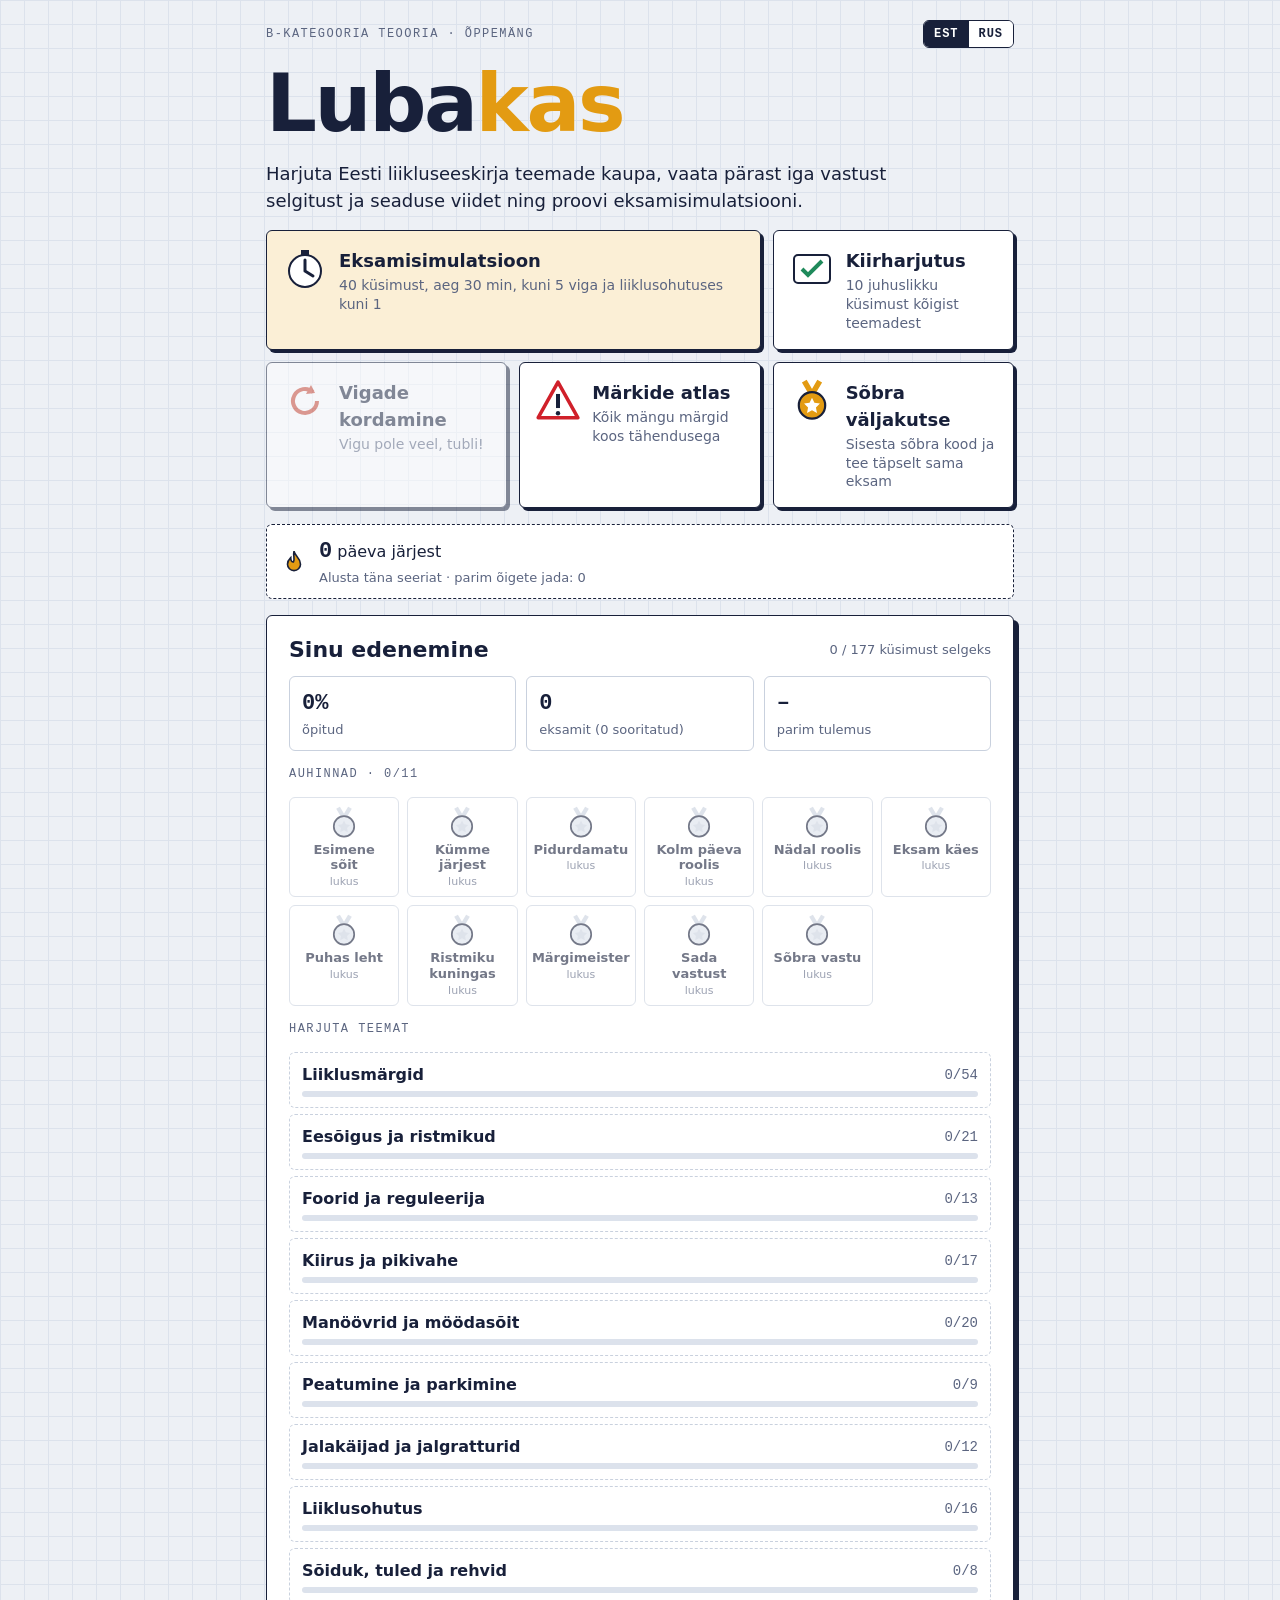
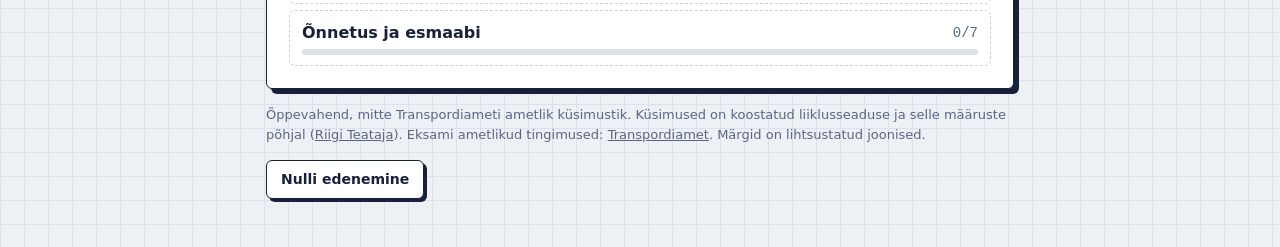
==== commit d3396f23: "Privaatsusleht poe jaoks; avalehe kaardid ei lähe pikkade sõnadega üle ääre Co-Authored-By: Claude O" ====
--- a/web/index.html
+++ b/web/index.html
@@ -4,6 +4,13 @@
 <meta charset="utf-8">
 <meta name="viewport" content="width=device-width, initial-scale=1">
 <link rel="stylesheet" href="fonts.css">
+<link rel="manifest" href="manifest.webmanifest">
+<meta name="theme-color" content="#E39B12">
+<meta name="description" content="Lubakas: Eesti liikluseeskirja õppemäng ja eksamisimulatsioon.">
+<link rel="icon" href="icons/icon-192.png">
+<link rel="apple-touch-icon" href="icons/apple-touch-icon.png">
+<meta name="apple-mobile-web-app-capable" content="yes">
+<meta name="apple-mobile-web-app-title" content="Lubakas">
 <title>Lubakas</title>
 <style>html{-webkit-text-size-adjust:100%}*{-webkit-tap-highlight-color:transparent}body{margin:0}img{max-width:100%}[hidden]{display:none!important}@media (hover:none){.fb .note{visibility:hidden}}</style>
 </head>
@@ -64,6 +71,8 @@
 .mode b{font-family:var(--f-display);font-size:18px;display:block}
 .mode small{color:var(--muted);font-size:14px;line-height:1.35;display:block;margin-top:2px}
 .mode.primary{background:var(--accent-soft)}
+.mode span{min-width:0;overflow-wrap:anywhere}
+@media (min-width:640px){.mode.primary{grid-column:span 2}}
 .topics{display:flex;flex-direction:column;gap:6px}
 .topic{display:grid;grid-template-columns:1fr auto;gap:4px 12px;align-items:center;text-align:left;background:transparent;border:1.5px dashed var(--line);border-radius:6px;padding:10px 12px}
 .topic:hover{border-color:var(--ink);border-style:solid}
@@ -1238,5 +1247,6 @@
 syncReminder();
 </script>
 
+<script>if("serviceWorker" in navigator&&isSecureContext&&location.protocol!=="file:")addEventListener("load",()=>navigator.serviceWorker.register("sw.js"))</script>
 </body>
 </html>
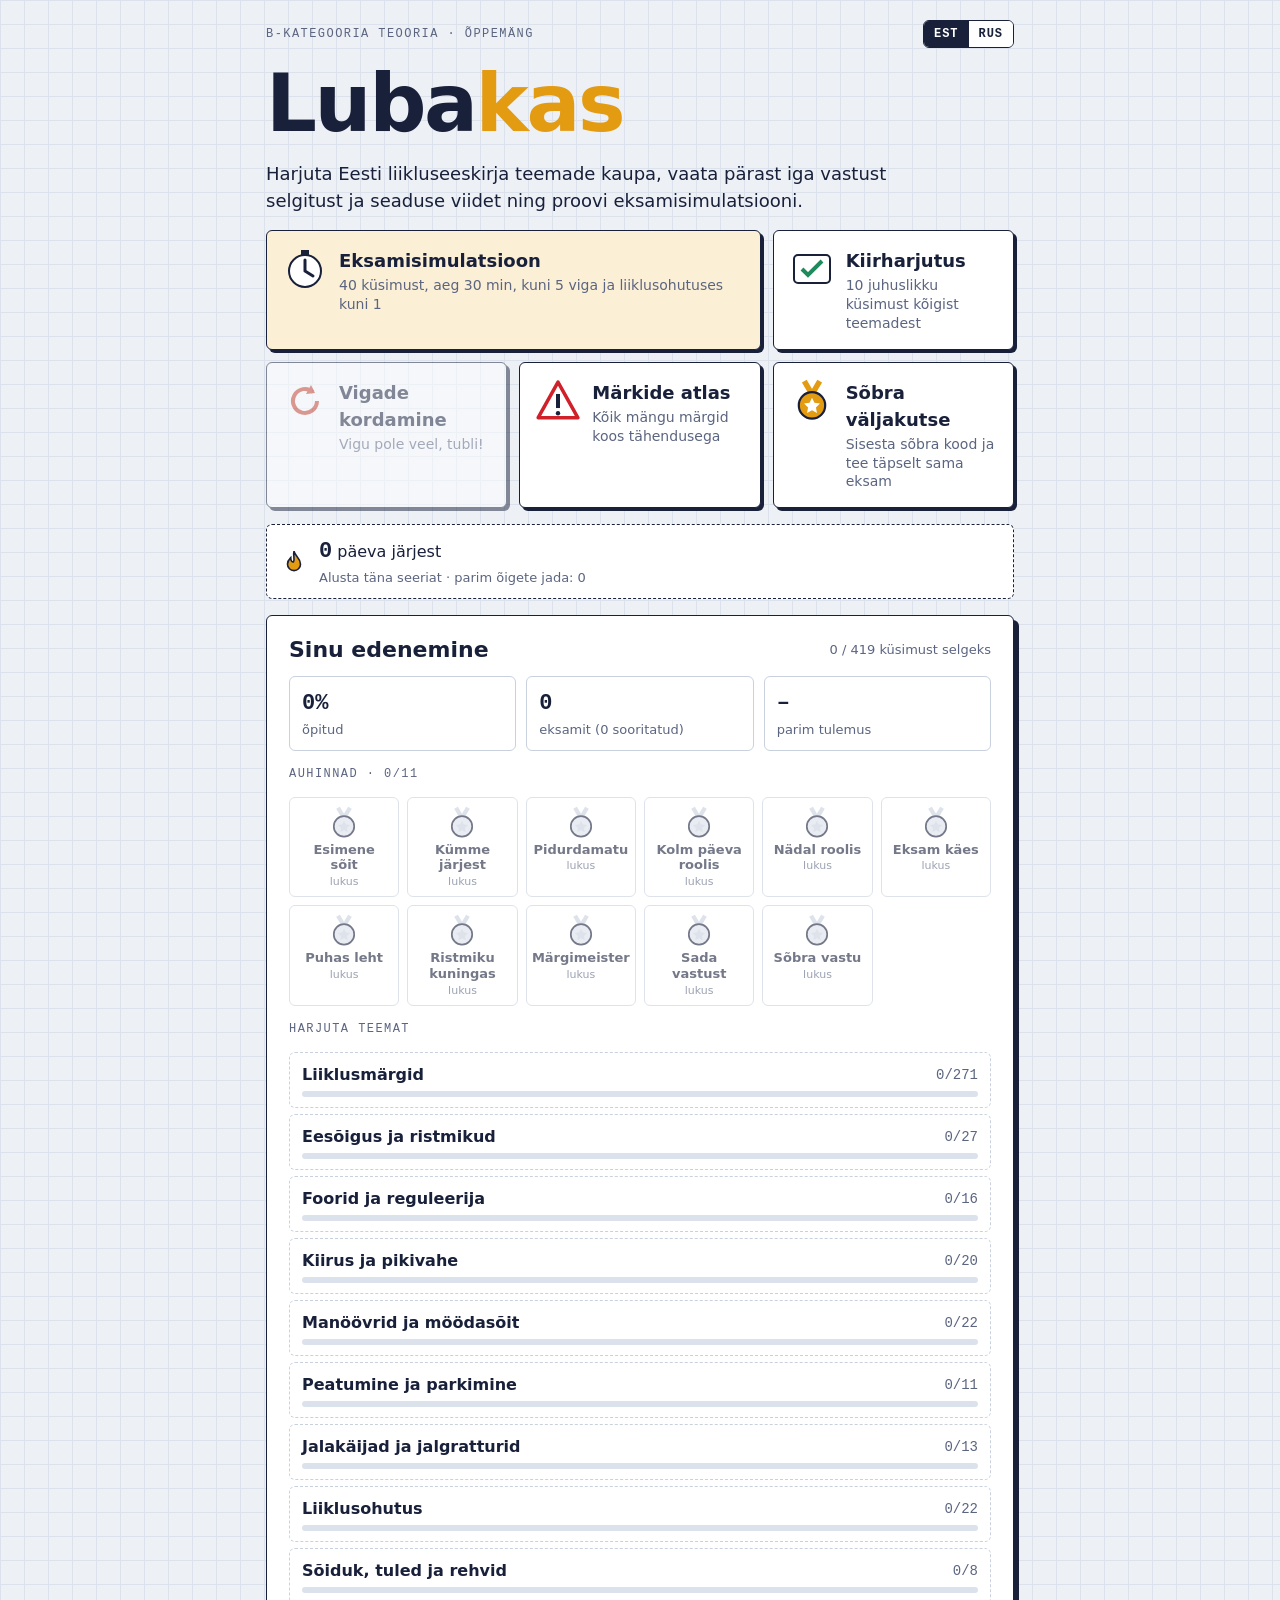
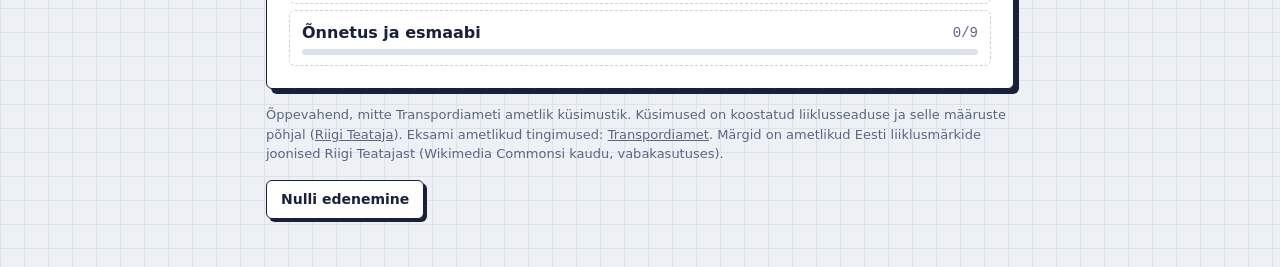
==== commit affbc7b7: "Ametlikud Eesti liiklusmärgid, raskemad küsimused - 132 ametlikku märki numbritega (Riigi Teataja jo" ====
--- a/web/index.html
+++ b/web/index.html
@@ -117,7 +117,10 @@
 .lng{background:var(--card);border:0;padding:4px 10px;font-family:var(--f-mono);font-size:12px;font-weight:700;letter-spacing:.08em}
 .lng.on{background:var(--ink);color:var(--card)}
 .opts.grid{display:grid;grid-template-columns:1fr 1fr}
-.osign svg{width:72px;height:72px;display:block}
+.osign svg,.osign img{width:84px;height:84px;object-fit:contain;display:block}
+.fig.sign img{width:150px;height:150px;object-fit:contain}
+.sg img{width:72px;height:72px;object-fit:contain}
+.snum{font-family:var(--f-mono);font-size:11px;color:var(--muted)}
 .opt{display:flex;gap:12px;align-items:flex-start;text-align:left;background:var(--card);border:1.5px solid var(--ink);border-radius:6px;padding:12px 14px;
   box-shadow:2px 2px 0 var(--ink);transition:transform .08s,box-shadow .08s}
 .opt:hover{transform:translate(-1px,-1px);box-shadow:3px 3px 0 var(--ink)}
@@ -153,16 +156,16 @@
 
 /* Atlas */
 .atlas{display:grid;grid-template-columns:repeat(auto-fill,minmax(160px,1fr));gap:12px}
-.sg{border:1.5px solid var(--line);border-radius:6px;padding:12px;display:flex;flex-direction:column;gap:6px;align-items:flex-start;background:var(--card)}
+.sg{min-width:0;border:1.5px solid var(--line);border-radius:6px;padding:12px;display:flex;flex-direction:column;gap:6px;align-items:flex-start;background:var(--card)}
 .sg svg{width:72px;height:72px}
-.sg b{font-family:var(--f-display);font-size:16px;line-height:1.15}
+.sg b{font-family:var(--f-display);font-size:16px;line-height:1.15;overflow-wrap:anywhere;hyphens:auto}
 .sg small{font-size:13px;color:var(--muted);line-height:1.35}
 .grp{font-family:var(--f-display);font-size:20px;margin-top:8px}
 @media (max-width:480px){.card{padding:16px}.stats{grid-template-columns:1fr 1fr 1fr}.stat .v{font-size:18px}}
 </style>
 <main class="wrap" id="app"></main>
 <script>
-/* ============ SIGNS (original drawings, viewBox 0 0 100 100) ============ */
+/* ============ SIGNS ============ */
 const RED="#D0202A", BLUE="#1F5FBF", YEL="#F2C230", BLK="#18203A";
 const W=s=>`<svg viewBox="0 0 100 100" xmlns="http://www.w3.org/2000/svg" aria-hidden="true">${s}</svg>`;
 const warn=i=>`<path d="M50 7 L95 88 H5 Z" fill="#fff" stroke="${RED}" stroke-width="8" stroke-linejoin="round"/>${i}`;
@@ -179,90 +182,15 @@
   const tip=[x1+9*Math.cos(t),y1+9*Math.sin(t)], b1=[x1+8*Math.cos(n),y1+8*Math.sin(n)], b2=[x1-8*Math.cos(n),y1-8*Math.sin(n)];
   return `<path d="M${x0.toFixed(1)} ${y0.toFixed(1)} A${r} ${r} 0 0 ${sweep} ${x1.toFixed(1)} ${y1.toFixed(1)}" fill="none" stroke="${c}" stroke-width="${w}"/><path d="M${tip[0].toFixed(1)} ${tip[1].toFixed(1)} L${b1[0].toFixed(1)} ${b1[1].toFixed(1)} L${b2[0].toFixed(1)} ${b2[1].toFixed(1)}Z" fill="${c}"/>`;
 }
-const SIGNS={
-  anna:{g:"Eesõigusmärgid",n:"Anna teed",m:"Pead andma teed ristuval teel liiklejatele",
-    e:"Kolmnurk tipuga alla tähendab, et ristuval teel liiklejatel on eesõigus. Peatuma ei pea, kui teed andmata saab ohutult sõita.",
-    svg:`<path d="M6 10 H94 L50 92 Z" fill="#fff" stroke="${RED}" stroke-width="8" stroke-linejoin="round"/>`},
-  stop:{g:"Eesõigusmärgid",n:"STOP",m:"Pead peatuma ja andma teed ristuval teel liiklejatele",
-    e:"STOP-märgi juures tuleb alati peatuda stoppjoone ees (selle puudumisel ristuva sõidutee serva ees), ka siis, kui teel kedagi ei paista, ja seejärel anda teed.",
-    svg:`<polygon points="31,4 69,4 96,31 96,69 69,96 31,96 4,69 4,31" fill="${RED}" stroke="#fff" stroke-width="3"/><text x="50" y="60" text-anchor="middle" font-family="Arial,Helvetica,sans-serif" font-weight="700" font-size="27" fill="#fff">STOP</text>`},
-  peatee:{g:"Eesõigusmärgid",n:"Peatee",m:"Sõidad peateel: ristmikel on sul eesõigus kõrvalteelt tulijate ees",
-    e:"Kollane romb valge äärisega tähistab peateed. Kõrvalteel liiklejad peavad sulle teed andma.",
-    svg:`<rect x="20" y="20" width="60" height="60" transform="rotate(45 50 50)" fill="#fff" stroke="#8A93A6" stroke-width="2"/><rect x="31" y="31" width="38" height="38" transform="rotate(45 50 50)" fill="${YEL}"/>`},
-  peateelopp:{g:"Eesõigusmärgid",n:"Peatee lõpp",m:"Peatee lõpeb: edasi ei ole sul enam peatee eesõigust",
-    e:"Läbikriipsutatud romb tähendab, et peatee lõpeb. Järgmisel ristmikul juhindud teistest märkidest või parema käe reeglist.",
-    svg:`<rect x="20" y="20" width="60" height="60" transform="rotate(45 50 50)" fill="#fff" stroke="#8A93A6" stroke-width="2"/><rect x="31" y="31" width="38" height="38" transform="rotate(45 50 50)" fill="${YEL}"/><g stroke="${BLK}" stroke-width="2.5"><path d="M26 66 L66 26 M30 70 L70 30 M34 74 L74 34"/></g>`},
-  sissesoit:{g:"Keelumärgid",n:"Sissesõidukeeld",m:"Sellest suunast on sissesõit kõigile sõidukitele keelatud",
-    e:"Punane ring valge rõhtribaga keelab sõidukitel siia sisse sõita (näiteks ühesuunalise tee vastassuunast).",
-    svg:`<circle cx="50" cy="50" r="46" fill="${RED}" stroke="#fff" stroke-width="2"/><rect x="18" y="41" width="64" height="18" fill="#fff"/>`},
-  liikluskeeld:{g:"Keelumärgid",n:"Liikluskeeld",m:"Liiklemine kõigi sõidukitega on keelatud mõlemas suunas",
-    e:"Tühi valge ring punase äärisega keelab kõigi sõidukite liikluse.",
-    svg:ring("")},
-  peatumiskeeld:{g:"Keelumärgid",n:"Peatumise keeld",m:"Peatuda ja parkida on keelatud",
-    e:"Sinine ring punase ääre ja punase ristiga keelab nii peatumise kui ka parkimise märgiga teepoolel.",
-    svg:`<clipPath id="cpx"><circle cx="50" cy="50" r="40"/></clipPath><circle cx="50" cy="50" r="44" fill="${BLUE}" stroke="${RED}" stroke-width="10"/><g clip-path="url(#cpx)" stroke="${RED}" stroke-width="9"><path d="M18 18 L82 82 M82 18 L18 82"/></g>`},
-  parkimiskeeld:{g:"Keelumärgid",n:"Parkimise keeld",m:"Parkida on keelatud, lühiajaline peatumine on lubatud",
-    e:"Sinine ring punase ääre ja ühe kaldkriipsuga keelab parkimise, kuid peatuda (näiteks reisija maha panemiseks) tohib.",
-    svg:`<clipPath id="cpp"><circle cx="50" cy="50" r="40"/></clipPath><circle cx="50" cy="50" r="44" fill="${BLUE}" stroke="${RED}" stroke-width="10"/><g clip-path="url(#cpp)" stroke="${RED}" stroke-width="9"><path d="M18 18 L82 82"/></g>`},
-  kiirus50:{g:"Keelumärgid",n:"Suurim kiirus",m:"Suurim lubatud sõidukiirus on 50 km/h",
-    e:"Number punases ringis näitab suurimat lubatud kiirust. See on ülempiir, mitte soovitus: kiirus tuleb valida vastavalt oludele.",
-    svg:ring(`<text x="50" y="64" text-anchor="middle" font-family="Arial,Helvetica,sans-serif" font-weight="700" font-size="40" fill="${BLK}">50</text>`)},
-  moodasoit:{g:"Keelumärgid",n:"Möödasõidukeeld",m:"Mootorsõidukitest möödasõit on keelatud",
-    e:"Punane ja must auto punases ringis keelavad möödasõidu märgi mõjualas.",
-    svg:ring(car(34,54,RED,1.05)+car(66,54,BLK,1.05))},
-  otse:{g:"Kohustusmärgid",n:"Kohustuslik sõidusuund",m:"Sõita tohib ainult otse",
-    e:"Sinine ümmargune märk valge noolega kohustab sõitma noole suunas.",
-    svg:blueC(`<path d="M50 16 L72 42 H58 V84 H42 V42 H28 Z" fill="#fff"/>`)},
-  ringliiklus:{g:"Kohustusmärgid",n:"Ringliiklus",m:"Ristmikul liigutakse ringikujuliselt noolte suunas",
-    e:"Kolm ringis olevat noolt tähistavad ringristmikku. Ringil sõidetakse vastupäeva, nagu nooled näitavad.",
-    svg:blueC(arcArrow(50,50,23,-60,-150)+arcArrow(50,50,23,60,-30)+arcArrow(50,50,23,180,90))},
-  jalgrattatee:{g:"Kohustusmärgid",n:"Jalgrattatee",m:"Tee on ette nähtud jalgratastele",
-    e:"Sinine ring valge jalgrattaga tähistab jalgrattateed. Mootorsõidukiga sellel sõita ei tohi.",
-    svg:blueC(`<g fill="none" stroke="#fff" stroke-width="5" stroke-linecap="round" stroke-linejoin="round"><circle cx="30" cy="60" r="13"/><circle cx="70" cy="60" r="13"/><path d="M30 60 L44 38 H64 L70 60 M44 38 L52 60 L64 38 M40 32 H50 M62 32 L66 30"/></g>`)},
-  yhesuunaline:{g:"Teavitusmärgid",n:"Ühesuunaline tee",m:"Tee, kus liiklus toimub ainult ühes suunas",
-    e:"Sinine ristkülik ülespoole näitava noolega tähistab ühesuunalist teed. Vastassuunas sõita ei tohi.",
-    svg:blueS(`<path d="M50 14 L74 42 H59 V86 H41 V42 H26 Z" fill="#fff"/>`)},
-  ylekaigurada:{g:"Teavitusmärgid",n:"Ülekäigurada",m:"Siin on ülekäigurada: jalakäijale tuleb teed anda",
-    e:"Sinine ruut valge kolmnurga ja jalakäijaga tähistab ülekäigurada. Juht on kohustatud andma teed jalakäijale, kes on rajal või sinna astumas.",
-    svg:blueS(`<path d="M50 12 L90 84 H10 Z" fill="#fff"/><g fill="${BLK}"><rect x="22" y="74" width="10" height="5"/><rect x="38" y="74" width="10" height="5"/><rect x="54" y="74" width="10" height="5"/><rect x="70" y="74" width="10" height="5"/></g>${person(50,66,.9)}`)},
-  oueala:{g:"Teavitusmärgid",n:"Õueala",m:"Õueala algab: suurim kiirus 20 km/h, jalakäijad tohivad kasutada kogu tee laiust",
-    e:"Õueala on ala, kus jalakäijad ja sõidukid liiklevad koos. Suurim lubatud kiirus on 20 km/h, jalakäija vahetus läheduses tuleb sõita jalakäija kiirusega.",
-    svg:blueS(`<path d="M16 46 L32 32 L48 46 V66 H16 Z" fill="#fff"/><rect x="28" y="54" width="8" height="12" fill="${BLUE}"/>${person(66,70,.75,"#fff")}<circle cx="80" cy="72" r="5" fill="#fff"/><rect x="12" y="80" width="76" height="4" fill="#fff"/>`)},
-  ouealalopp:{g:"Teavitusmärgid",n:"Õueala lõpp",m:"Õueala lõpeb: edasi kehtivad tavalised liiklusreeglid",
-    e:"Punase kaldjoonega õueala märk tähistab õueala lõppu. Õuealalt väljuja peab andma teed teistele liiklejatele.",
-    svg:blueS(`<path d="M16 46 L32 32 L48 46 V66 H16 Z" fill="#fff"/><rect x="28" y="54" width="8" height="12" fill="${BLUE}"/>${person(66,70,.75,"#fff")}<circle cx="80" cy="72" r="5" fill="#fff"/><rect x="12" y="80" width="76" height="4" fill="#fff"/><path d="M10 90 L90 10" stroke="${RED}" stroke-width="7"/>`)},
-  parkla:{g:"Teavitusmärgid",n:"Parkla",m:"Parkimiseks ettenähtud koht",
-    e:"Sinine ruut valge P-tähega tähistab parklat.",
-    svg:blueS(`<text x="50" y="74" text-anchor="middle" font-family="Arial,Helvetica,sans-serif" font-weight="700" font-size="66" fill="#fff">P</text>`)},
-  kurv:{g:"Hoiatusmärgid",n:"Ohtlik kurv",m:"Ees on ohtlik kurv paremale",
-    e:"Hoiatusmärgid on punase äärisega kolmnurgad. See hoiatab järsu kurvi eest: vähenda kiirust enne kurvi, mitte kurvis.",
-    svg:warn(`<path d="M42 80 V60 Q42 48 54 44 L58 42" fill="none" stroke="${BLK}" stroke-width="7"/><path d="M52 34 L66 39 L56 50 Z" fill="${BLK}"/>`)},
-  lapsed:{g:"Hoiatusmärgid",n:"Lapsed",m:"Ees on koht, kus teele võib ootamatult tulla lapsi",
-    e:"Märk hoiatab laste eest (kool, lasteaed, mänguväljak). Ole eriti tähelepanelik ja valmis peatuma.",
-    svg:warn(person(42,74,.9)+person(60,77,.65))},
-  metsloomad:{g:"Hoiatusmärgid",n:"Metsloomad",m:"Teele võivad tulla metsloomad",
-    e:"Märk hoiatab metsloomade (näiteks põtrade) eest. Eriti hämaras ole valmis pidurdama.",
-    svg:warn(`<g fill="${BLK}"><ellipse cx="50" cy="62" rx="16" ry="8"/><rect x="38" y="64" width="4" height="16"/><rect x="45" y="65" width="4" height="15"/><rect x="54" y="65" width="4" height="15"/><rect x="61" y="64" width="4" height="16"/><path d="M62 58 L70 48 L76 52 L74 56 L68 58 L66 64 Z"/><path d="M68 48 L62 40 M70 47 L66 38 M72 48 L76 40" stroke="${BLK}" stroke-width="3"/></g>`)},
-  teetood:{g:"Hoiatusmärgid",n:"Teetööd",m:"Ees on teetööd",
-    e:"Märk hoiatab teetööde eest. Seal võib olla töötajaid, masinaid ja kitsendusi, sõida ettevaatlikult.",
-    svg:warn(`${person(46,74,.9)}<path d="M54 64 L66 78" stroke="${BLK}" stroke-width="4"/><path d="M58 80 Q68 66 78 80 Z" fill="${BLK}"/>`)},
-  raudtee:{g:"Hoiatusmärgid",n:"Raudteeülesõidukoht tõkkepuuta",m:"Ees on raudteeülesõidukoht, kus tõkkepuud pole",
-    e:"Märk hoiatab tõkkepuuta raudteeülesõidukoha eest. Enne rööpaid veendu, et rongi ei tule.",
-    svg:warn(`<g fill="${BLK}"><rect x="28" y="56" width="40" height="16"/><rect x="56" y="46" width="12" height="12"/><rect x="34" y="48" width="6" height="10"/><circle cx="36" cy="76" r="5"/><circle cx="50" cy="76" r="5"/><circle cx="64" cy="76" r="5"/><path d="M68 70 L76 76 H68 Z"/></g>`)},
-  libe:{g:"Hoiatusmärgid",n:"Libe tee",m:"Ees on libe teelõik",
-    e:"Märk hoiatab libeda tee eest. Vähenda kiirust, suurenda pikivahet ja väldi järske liigutusi.",
-    svg:warn(`${car(50,52,BLK,1.1)}<path d="M38 64 q-6 6 0 10 q6 4 0 8 M62 64 q6 6 0 10 q-6 4 0 8" fill="none" stroke="${BLK}" stroke-width="3"/>`)},
-  kahesuunaline:{g:"Hoiatusmärgid",n:"Kahesuunaline liiklus",m:"Ees algab kahesuunalise liiklusega teelõik",
-    e:"Kaks vastassuunalist noolt hoiatavad, et ühesuunalise liikluse järel algab kahesuunaline liiklus.",
-    svg:warn(`<path d="M40 82 V48 M34 54 L40 44 L46 54" fill="none" stroke="${BLK}" stroke-width="5"/><path d="M60 42 V76 M54 70 L60 80 L66 70" fill="none" stroke="${BLK}" stroke-width="5"/>`)},
-  foorhoiatus:{g:"Hoiatusmärgid",n:"Valgusfoor",m:"Ees on valgusfooriga reguleeritud koht",
-    e:"Märk hoiatab, et ees on foor, mida ei pruugi kaugelt näha.",
-    svg:warn(`<rect x="41" y="38" width="18" height="44" rx="3" fill="${BLK}"/><circle cx="50" cy="47" r="5" fill="#E5484D"/><circle cx="50" cy="60" r="5" fill="#F2C230"/><circle cx="50" cy="73" r="5" fill="#2FA35B"/>`)},
-  ylekaighoiatus:{g:"Hoiatusmärgid",n:"Ülekäigurada (hoiatus)",m:"Lähened ülekäigurajale",
-    e:"Hoiatusmärk teatab ette, et läheneb ülekäigurada. Ole valmis jalakäijale teed andma.",
-    svg:warn(`${person(50,70,.9)}<g fill="${BLK}"><rect x="26" y="78" width="8" height="4"/><rect x="40" y="78" width="8" height="4"/><rect x="54" y="78" width="8" height="4"/><rect x="68" y="78" width="8" height="4"/></g>`)},
-};
-const signSvg=id=>W(SIGNS[id].svg);
+/* Official Estonian traffic sign drawings (Riigi Teataja, public domain under Autoriõiguse seadus § 5; via Wikimedia Commons). */
+const OFF={"111":"<svg xmlns=\"http://www.w3.org/2000/svg\" viewBox=\"0 0 271.778 239.512\"><path d=\"M135.557.003a15.44 15.44 0 0 0-13.082 7.745L2.078 216.278c-4.278 7.409-1.739 16.883 5.67 21.16a15.47 15.47 0 0 0 7.744 2.074h240.795c2.72 0 5.39-.714 7.744-2.074 7.408-4.278 9.947-13.751 5.67-21.16L149.304 7.749a15.5 15.5 0 0 0-5.67-5.67 15.4 15.4 0 0 0-8.077-2.074z\" style=\"opacity:1;fill:#f02b30;fill-opacity:1;stroke:none;stroke-width:.442535\"/><path d=\"M246.996 219.493 136.197 27.053 25.031 219.494Z\" style=\"fill:#fff;fill-opacity:.98995;stroke:none;stroke-width:1043.84;stroke-linecap:butt;stroke-linejoin:round;stroke-miterlimit:4;stroke-dasharray:none;stroke-opacity:1;paint-order:normal\"/><path d=\"m232.613 325.373-11.746 18h-5.752v16.988h5.752v43.785h-5.752v16.989h5.752v11.154h23.494v-11.154h9.805v11.154h23.494v-11.154h9.576v11.154h23.494v-11.154h10.038v11.154h23.494v-11.154h9.806v11.154h23.495v-11.154h5.75v-16.989h-5.75v-43.785h5.75v-16.988h-5.75l-11.749-18-11.746 18h-9.806l-11.748-18-11.746 18H310.73l-11.748-18-11.746 18h-9.576l-11.746-18-11.748 18h-9.805zm11.748 34.988h9.805v43.785h-9.805zm33.3 0h9.575v43.785h-9.576zm33.07 0h10.037v43.785H310.73zm33.53 0h9.807v43.785h-9.806z\" style=\"opacity:1;fill:#000\" transform=\"translate(-62.407 -77.905)scale(.66299)\"/></svg>","112":"<svg xmlns=\"http://www.w3.org/2000/svg\" viewBox=\"0 0 271.779 239.512\"><path d=\"M135.557.003a15.44 15.44 0 0 0-13.082 7.745L2.078 216.278c-4.278 7.409-1.739 16.883 5.67 21.16a15.47 15.47 0 0 0 7.744 2.074h240.795c2.72 0 5.39-.714 7.744-2.074 7.408-4.278 9.947-13.751 5.67-21.16L149.304 7.749a15.5 15.5 0 0 0-5.67-5.67 15.4 15.4 0 0 0-8.077-2.074z\" style=\"opacity:1;fill:#f02b30;fill-opacity:1;stroke:none;stroke-width:.442535\"/><path d=\"M246.996 219.493 136.197 27.053 25.031 219.494Z\" style=\"fill:#fff;fill-opacity:.98995;stroke:none;stroke-width:1043.84;stroke-linecap:butt;stroke-linejoin:round;stroke-miterlimit:4;stroke-dasharray:none;stroke-opacity:1;paint-order:normal\"/><path d=\"M137.643 70.916a5.307 7.471 8.701 0 0-5.842 6.626 5.307 7.471 8.701 0 0 .018 3.212 12.841 14.537 0 0 0-9.886 14.147 12.841 14.537 0 0 0 0 .167 12.841 14.537 0 0 0 0 .003 14.068 14.356 0 0 0 0 .01 14.068 14.356 0 0 0 .315 3.015 14.068 14.356 0 0 0 .009.04 12.841 14.537 0 0 0 .042.195 10.533 10.425 0 0 0-10.25 10.422 10.533 10.425 0 0 0 .1 1.418c-1.321-.789-2.911-1.23-4.644-1.23-4.718 0-8.686 3.246-8.686 7.963 0 2.057.171 4.54 1.07 6.349-1.027 1.04-2.213 2.31-2.893 3.287-.882 1.266-2.095 4.126-2.095 4.126h6.93s.854-1.676 1.394-2.443c.537-.764 1.409-1.787 2.206-2.692.685-.042 1.354-.088 1.93-.088 4.316 0 7.636-4.107 8.39-7.59a10.43 10.43 0 0 0 7.227 2.91 10.425 10.425 0 0 0 10.425-10.424 10 10 0 0 0-.047-.99 12.841 14.537 0 0 0 1.418.089 12.841 14.537 0 0 0 .577-.017 14.068 14.356 0 0 0 .649.017 14.068 14.356 0 0 0 14.069-14.357 14.068 14.356 0 0 0-8.585-13.22 5.307 7.471 8.701 0 0 .81-2.715 5.307 7.471 8.701 0 0-4.118-8.188 5.307 7.471 8.701 0 0-.533-.042m-48.181 62.617 4.03 18.354H83.246s-4.49 6.237-4.49 13.986 4.49 13.988 4.49 13.988h71.274v-27.974h-14.17l-3.059-6.668h-11.685l-3.06 6.668H101.94l3.682-18.354zm68.95 3.457v43.055h29.994v-34.28h2.347v-8.775h-2.347zm4.947 8.417h7.397v12.499h-7.397zm9.59 0h11.223v29.791H172.95zM76.28 182.918v19.368h4.017a14 14 0 0 1-.14-1.842v-1.29a13.443 13.443 0 0 1 13.474-13.473c4.272 0 8.04 1.993 10.503 5.077h.702c2.464-3.084 6.23-5.077 10.502-5.077a13.43 13.43 0 0 1 10.432 4.932 13.43 13.43 0 0 1 10.43-4.932c4.279 0 8.067 1.985 10.531 5.077h1.206a13.42 13.42 0 0 1 10.531-5.077 13.443 13.443 0 0 1 13.473 13.473v1.29c0 .627-.057 1.239-.139 1.842h16.603v-19.368zm18.018 6.49A10.073 10.073 0 0 0 84.3 199.48a10.073 10.073 0 0 0 10.074 10.073 10.073 10.073 0 0 0 10.073-10.073 10.073 10.073 0 0 0-10.073-10.074zm21.239 0a10.073 10.073 0 0 0-9.998 10.073 10.073 10.073 0 0 0 10.073 10.073 10.073 10.073 0 0 0 10.074-10.073 10.073 10.073 0 0 0-10.074-10.074zm21.47 0a10.073 10.073 0 0 0-9.996 10.073 10.073 10.073 0 0 0 10.074 10.073 10.073 10.073 0 0 0 10.072-10.073 10.073 10.073 0 0 0-10.072-10.074zm21.238 0a10.073 10.073 0 0 0-9.997 10.073 10.073 10.073 0 0 0 10.074 10.073 10.073 10.073 0 0 0 10.072-10.073 10.073 10.073 0 0 0-10.072-10.074z\" style=\"opacity:1;fill:#000;stroke-width:.984638\"/></svg>","121":"<svg viewBox=\"0 0 1058 677\" xmlns=\"http://www.w3.org/2000/svg\"><path d=\"m0 643.8 122.942 32.942 406.077-234.449 406.077 234.449 122.942-32.942-32.942-122.942-316.077-182.487 316.077-182.487 32.942-122.942L935.096 0 529.019 234.449 122.942 0 0 32.942l32.942 122.942 316.077 182.487L32.942 520.858Z\" style=\"fill:#fff;fill-opacity:1\"/><path d=\"m0 643.8 122.942 32.942 406.077-234.449 406.077 234.449 122.942-32.942-32.942-122.942-316.077-182.487 316.077-182.487 32.942-122.942L935.096 0 529.019 234.449 122.942 0 0 32.942l32.942 122.942 316.077 182.487L32.942 520.858Zm48.99-28.284 18.301-68.301 361.728-208.844L67.291 129.527 48.99 61.226l68.301-18.301 411.728 237.711L940.747 42.925l68.301 18.301-18.301 68.301-361.728 208.844 361.728 208.844 18.301 68.301-68.301 18.301-411.728-237.711-411.728 237.711Z\" style=\"fill:#f1272d;fill-opacity:1\"/></svg>","122":"<svg viewBox=\"0 0 1058 1071\" xmlns=\"http://www.w3.org/2000/svg\"><path d=\"m0 643.8 122.942 32.942 406.077-234.449 406.077 234.449 122.942-32.942-32.942-122.942-316.077-182.487 316.077-182.487 32.942-122.942L935.096 0 529.019 234.449 122.942 0 0 32.942l32.942 122.942 316.077 182.487L32.942 520.858Z\" style=\"fill:#fff;fill-opacity:1\"/><path d=\"m0 643.8 122.942 32.942 406.077-234.449 406.077 234.449 122.942-32.942-32.942-122.942-316.077-182.487 316.077-182.487 32.942-122.942L935.096 0 529.019 234.449 122.942 0 0 32.942l32.942 122.942 316.077 182.487L32.942 520.858Zm48.99-28.284 18.301-68.301 361.728-208.844L67.291 129.527 48.99 61.226l68.301-18.301 411.728 237.711L940.747 42.925l68.301 18.301-18.301 68.301-361.728 208.844 361.728 208.844 18.301 68.301-68.301 18.301-411.728-237.711-411.728 237.711Z\" style=\"fill:#f1272d;fill-opacity:1\"/><path d=\"m0 1037.68 122.942 32.942 406.077-234.449 406.077 234.449 122.942-32.942-32.942-122.942-496.077-286.409L32.942 914.738Z\" style=\"fill:#fff;fill-opacity:1\"/><path d=\"m0 1037.68 122.942 32.942 406.077-234.449 406.077 234.449 122.942-32.942-32.942-122.942-496.077-286.409L32.942 914.738Zm48.99-28.284 18.301-68.301 461.728-266.579 461.728 266.579 18.301 68.301-68.301 18.301-411.728-237.711-411.728 237.711z\" style=\"fill:#f1272d;fill-opacity:1\"/></svg>","123":"<svg viewBox=\"0 0 281 581\" xmlns=\"http://www.w3.org/2000/svg\"><g transform=\"matrix(-1 0 0 1 290.3 -462.062)\"><rect width=\"280\" height=\"580\" x=\"10\" y=\"462.362\" rx=\"45\" ry=\"35\" style=\"color:#000;display:inline;overflow:visible;visibility:visible;fill:#fff;fill-opacity:1;fill-rule:nonzero;stroke:none;stroke-width:.6;stroke-dasharray:none;stroke-opacity:1;marker:none\"/><path d=\"M45 462.362c-19.39 0-35 15.61-35 35v510c0 19.39 15.61 35 35 35h210c19.39 0 35-15.61 35-35v-510c0-19.39-15.61-35-35-35zm0 10h210c13.85 0 25 11.15 25 25v510c0 13.85-11.15 25-25 25H45c-13.85 0-25-11.15-25-25v-510c0-13.85 11.15-25 25-25\" style=\"color:#000;display:inline;overflow:visible;visibility:visible;fill:#000;fill-opacity:1;fill-rule:nonzero;stroke:none;stroke-width:3.543;marker:none\"/><path d=\"M280 678.028v61.705L20 589.622v-61.705zm0 118.538v61.704L20 708.159v-61.704zm0 118.537v61.704L20 826.697v-61.705Z\" style=\"fill:#ef2b2f;fill-opacity:1;stroke:none\"/></g></svg>","124":"<svg viewBox=\"0 0 281 581\" xmlns=\"http://www.w3.org/2000/svg\"><g transform=\"matrix(-1 0 0 1 290.3 -462.062)\"><rect width=\"280\" height=\"580\" x=\"10\" y=\"462.362\" rx=\"45\" ry=\"45\" style=\"color:#000;display:inline;overflow:visible;visibility:visible;fill:#fff;fill-opacity:1;fill-rule:nonzero;stroke:none;stroke-width:.6;stroke-dasharray:none;stroke-opacity:1;marker:none\"/><path d=\"M45 462.362c-19.39 0-35 15.61-35 35v510c0 19.39 15.61 35 35 35h210c19.39 0 35-15.61 35-35v-510c0-19.39-15.61-35-35-35zm0 10h210c13.85 0 25 11.15 25 25v510c0 13.85-11.15 25-25 25H45c-13.85 0-25-11.15-25-25v-510c0-13.85 11.15-25 25-25\" style=\"color:#000;display:inline;overflow:visible;visibility:visible;fill:#000;fill-opacity:1;fill-rule:nonzero;stroke:none;stroke-width:3.543;marker:none\"/><path d=\"M280 737.31v61.704L20 648.904v-61.705zm0 118.524v61.704L20 767.428v-61.705z\" style=\"fill:#ef2b2f;fill-opacity:1;stroke:none\"/></g></svg>","125":"<svg viewBox=\"0 0 281 581\" xmlns=\"http://www.w3.org/2000/svg\"><g transform=\"matrix(-1 0 0 1 290.3 -462.062)\"><rect width=\"280\" height=\"580\" x=\"10\" y=\"462.362\" rx=\"45\" ry=\"45\" style=\"color:#000;display:inline;overflow:visible;visibility:visible;fill:#fff;fill-opacity:1;fill-rule:nonzero;stroke:none;stroke-width:.6;stroke-dasharray:none;stroke-opacity:1;marker:none\"/><path d=\"M45 462.362c-19.39 0-35 15.61-35 35v510c0 19.39 15.61 35 35 35h210c19.39 0 35-15.61 35-35v-510c0-19.39-15.61-35-35-35zm0 10h210c13.85 0 25 11.15 25 25v510c0 13.85-11.15 25-25 25H45c-13.85 0-25-11.15-25-25v-510c0-13.85 11.15-25 25-25\" style=\"color:#000;display:inline;overflow:visible;visibility:visible;fill:#000;fill-opacity:1;fill-rule:nonzero;stroke:none;stroke-width:3.543;marker:none\"/><path d=\"M280 796.566v61.704L20 708.159v-61.705z\" style=\"fill:#ef2b2f;fill-opacity:1;stroke:none\"/></g></svg>","131":"<svg xmlns=\"http://www.w3.org/2000/svg\" xml:space=\"preserve\" viewBox=\"0 0 272.218 239.955\"><path d=\"M224.402 378.218a15.44 15.44 0 0 0-13.082 7.745L90.923 594.493c-4.278 7.408-1.739 16.882 5.67 21.16a15.47 15.47 0 0 0 7.744 2.073H345.13c2.721 0 5.39-.713 7.745-2.074 7.408-4.278 9.947-13.75 5.67-21.159l-120.397-208.53a15.5 15.5 0 0 0-5.67-5.67 15.4 15.4 0 0 0-8.077-2.074z\" style=\"font-style:normal;font-weight:400;font-size:7.12521px;line-height:1.25;font-family:sans-serif;letter-spacing:.224896px;fill:#f02b30;fill-opacity:1;stroke:none;stroke-width:.442532;stroke-opacity:1\" transform=\"matrix(-1 0 0 1 360.843 -377.993)\"/><path d=\"M335.84 597.707 225.043 405.268l-111.166 192.44Z\" style=\"font-style:normal;font-weight:400;font-size:7.12521px;line-height:1.25;font-family:sans-serif;letter-spacing:.224896px;fill:#fff;fill-opacity:.98995;stroke:none;stroke-width:1043.84;stroke-linecap:butt;stroke-linejoin:round;stroke-miterlimit:4;stroke-dasharray:none;stroke-opacity:1;paint-order:normal\" transform=\"matrix(-1 0 0 1 360.843 -377.993)\"/><path d=\"m224.463 500.591-26.006 17.315 1.905 1.251 22.64 15.07h-59.6c-.187-.003-.376.075-.47.263l-15.643 25.633v16.67a5.07 5.07 0 0 0 5.081 5.08h25.065c-.003-.111-.003-.186-.003-.3 0-4.189 3.427-7.617 7.617-7.617.15 0 .263.003.395.007.038-.007.113-.007.15-.007h12.436c.037 0 .074.003.15.007.112-.003.225-.007.3-.007 4.19 0 7.618 3.428 7.617 7.617 0 .112-.003.187-.003.3h36.225c-.003-.111-.007-.186-.007-.3 0-4.189 3.428-7.617 7.618-7.617h13.128l.112.003h.007c.075 0 .112-.003.187-.003 4.19 0 7.617 3.428 7.617 7.617 0 .112-.003.187-.007.3h25.601a5.07 5.07 0 0 0 5.082-5.08v-16.67l-14.87-25.616a.54.54 0 0 0-.478-.263h-60.374l24.553-16.628zm.007 1.827 23.274 15.2-23.274 15.766-23.275-15.488zm-60.775 32.898h122.29l2.07 3.559H161.52Zm-3.202 5.254h9.075v19.534h-10.563l.007-17.106zm10.18 0h25.806v19.534h-25.806zm26.912 0h25.823v19.534h-25.824zm26.911 0h25.823v19.534h-25.823zm26.92 0h25.824v19.534h-25.824Zm26.911 0h10.711l.263.455v19.08H278.33zm12.146 2.47 9.91 17.063h-9.91zm-132.564 1.766v15.296h-9.336zm27.138 30.67a6.09 6.09 0 0 0-6.091 6.09 6.09 6.09 0 0 0 6.09 6.091 6.09 6.09 0 0 0 6.091-6.09 6.09 6.09 0 0 0-6.09-6.09m13.434 0a6.09 6.09 0 0 0-6.09 6.09 6.09 6.09 0 0 0 6.09 6.091 6.09 6.09 0 0 0 6.09-6.09 6.09 6.09 0 0 0-6.09-6.09m51.447 0a6.09 6.09 0 0 0-6.091 6.09 6.09 6.09 0 0 0 6.09 6.091 6.09 6.09 0 0 0 6.091-6.09 6.09 6.09 0 0 0-6.09-6.09m13.434 0a6.09 6.09 0 0 0-6.09 6.09 6.09 6.09 0 0 0 6.09 6.091 6.09 6.09 0 0 0 6.09-6.09 6.09 6.09 0 0 0-6.09-6.09\" style=\"opacity:1;fill:#000;fill-opacity:1;stroke-width:7.16667\" transform=\"translate(-88.625 -377.993)\"/></svg>","132":"<svg xmlns=\"http://www.w3.org/2000/svg\" xml:space=\"preserve\" viewBox=\"0 0 272.218 239.955\"><g style=\"opacity:1\"><path d=\"M224.402 378.218a15.44 15.44 0 0 0-13.082 7.745L90.923 594.493c-4.278 7.408-1.739 16.882 5.67 21.16a15.47 15.47 0 0 0 7.744 2.073H345.13c2.721 0 5.39-.713 7.745-2.074 7.408-4.278 9.947-13.75 5.67-21.159l-120.397-208.53a15.5 15.5 0 0 0-5.67-5.67 15.4 15.4 0 0 0-8.077-2.074z\" style=\"font-style:normal;font-weight:400;font-size:7.12521px;line-height:1.25;font-family:sans-serif;letter-spacing:.224896px;opacity:1;fill:#f02b30;fill-opacity:1;stroke:none;stroke-width:.442532;stroke-opacity:1\" transform=\"matrix(-1 0 0 1 360.843 -377.993)\"/><path d=\"M335.84 597.707 224.924 405.268l-111.047 192.44Z\" style=\"font-style:normal;font-weight:400;font-size:7.12521px;line-height:1.25;font-family:sans-serif;letter-spacing:.224896px;opacity:1;fill:#fff;fill-opacity:.98995;stroke:none;stroke-width:1043.84;stroke-linecap:butt;stroke-linejoin:round;stroke-miterlimit:4;stroke-dasharray:none;stroke-opacity:1;paint-order:normal\" transform=\"matrix(-1 0 0 1 360.843 -377.993)\"/><path d=\"m148.376 116.853 2.71 2.71 2.71-2.71 1.224 1.225-2.71 2.71 2.71 2.709-1.224 1.224-2.71-2.71-2.71 2.71-1.224-1.224 2.71-2.71-2.71-2.71z\" style=\"opacity:1;fill:#000;stroke-width:.259375\" transform=\"matrix(-12.63235 0 0 12.63235 2044.553 -1361.157)\"/></g></svg>","133a":"<svg xmlns=\"http://www.w3.org/2000/svg\" xml:space=\"preserve\" viewBox=\"0 0 272.218 239.955\"><g style=\"opacity:1\"><path d=\"M224.402 378.218a15.44 15.44 0 0 0-13.082 7.745L90.923 594.493c-4.278 7.408-1.739 16.882 5.67 21.16a15.47 15.47 0 0 0 7.744 2.073H345.13c2.721 0 5.39-.713 7.745-2.074 7.408-4.278 9.947-13.75 5.67-21.159l-120.397-208.53a15.5 15.5 0 0 0-5.67-5.67 15.4 15.4 0 0 0-8.077-2.074z\" style=\"font-style:normal;font-weight:400;font-size:7.12521px;line-height:1.25;font-family:sans-serif;letter-spacing:.224896px;opacity:1;fill:#f02b30;fill-opacity:1;stroke:none;stroke-width:.442532;stroke-opacity:1\" transform=\"translate(-88.625 -377.993)\"/><path d=\"M335.84 597.707 224.924 405.268l-111.047 192.44Z\" style=\"font-style:normal;font-weight:400;font-size:7.12521px;line-height:1.25;font-family:sans-serif;letter-spacing:.224896px;opacity:1;fill:#fff;fill-opacity:.98995;stroke:none;stroke-width:1043.84;stroke-linecap:butt;stroke-linejoin:round;stroke-miterlimit:4;stroke-dasharray:none;stroke-opacity:1;paint-order:normal\" transform=\"translate(-88.625 -377.993)\"/><path d=\"m151.076 114.14-1.114 1.72v3.852h-2.391v.908h2.391v4.09h2.174v-4.09h2.39v-.908h-2.39v-3.851z\" style=\"opacity:1;fill:#000;stroke-width:.449129\" transform=\"translate(-1772.334 -1361.157)scale(12.63235)\"/></g></svg>","134a":"<svg xmlns=\"http://www.w3.org/2000/svg\" xml:space=\"preserve\" viewBox=\"0 0 272.218 239.955\"><g style=\"opacity:1\"><path d=\"M224.402 378.218a15.44 15.44 0 0 0-13.082 7.745L90.923 594.493c-4.278 7.408-1.739 16.882 5.67 21.16a15.47 15.47 0 0 0 7.744 2.073H345.13c2.721 0 5.39-.713 7.745-2.074 7.408-4.278 9.947-13.75 5.67-21.159l-120.397-208.53a15.5 15.5 0 0 0-5.67-5.67 15.4 15.4 0 0 0-8.077-2.074z\" style=\"font-style:normal;font-weight:400;font-size:7.12521px;line-height:1.25;font-family:sans-serif;letter-spacing:.224896px;opacity:1;fill:#f02b30;fill-opacity:1;stroke:none;stroke-width:.442532;stroke-opacity:1\" transform=\"translate(-88.625 -377.993)\"/><path d=\"M335.84 597.707 224.924 405.268l-111.047 192.44Z\" style=\"font-style:normal;font-weight:400;font-size:7.12521px;line-height:1.25;font-family:sans-serif;letter-spacing:.224896px;opacity:1;fill:#fff;fill-opacity:.98995;stroke:none;stroke-width:1043.84;stroke-linecap:butt;stroke-linejoin:round;stroke-miterlimit:4;stroke-dasharray:none;stroke-opacity:1;paint-order:normal\" transform=\"translate(-88.625 -377.993)\"/><path d=\"m150.998 114.148 1.138 1.713v3.85h2.39v.909h-2.39v4.09h-2.174v-8.85z\" style=\"opacity:1;fill:#000;stroke-width:.44913\" transform=\"translate(-1772.334 -1361.157)scale(12.63235)\"/></g></svg>","135a":"<svg xmlns=\"http://www.w3.org/2000/svg\" xml:space=\"preserve\" viewBox=\"0 0 272.218 239.955\"><g style=\"opacity:1\"><path d=\"M224.402 378.218a15.44 15.44 0 0 0-13.082 7.745L90.923 594.493c-4.278 7.408-1.739 16.882 5.67 21.16a15.47 15.47 0 0 0 7.744 2.073H345.13c2.721 0 5.39-.713 7.745-2.074 7.408-4.278 9.947-13.75 5.67-21.159l-120.397-208.53a15.5 15.5 0 0 0-5.67-5.67 15.4 15.4 0 0 0-8.077-2.074z\" style=\"font-style:normal;font-weight:400;font-size:7.12521px;line-height:1.25;font-family:sans-serif;letter-spacing:.224896px;opacity:1;fill:#f02b30;fill-opacity:1;stroke:none;stroke-width:.442532;stroke-opacity:1\" transform=\"matrix(-1 0 0 1 360.843 -377.993)\"/><path d=\"M335.84 597.707 224.924 405.268l-111.047 192.44Z\" style=\"font-style:normal;font-weight:400;font-size:7.12521px;line-height:1.25;font-family:sans-serif;letter-spacing:.224896px;opacity:1;fill:#fff;fill-opacity:.98995;stroke:none;stroke-width:1043.84;stroke-linecap:butt;stroke-linejoin:round;stroke-miterlimit:4;stroke-dasharray:none;stroke-opacity:1;paint-order:normal\" transform=\"matrix(-1 0 0 1 360.843 -377.993)\"/><path d=\"m150.998 114.148 1.138 1.713v3.85h2.39v.909h-2.39v4.09h-2.174v-8.85z\" style=\"opacity:1;fill:#000;stroke-width:.44913\" transform=\"matrix(-12.63235 0 0 12.63235 2044.553 -1361.157)\"/></g></svg>","136":"<svg xmlns=\"http://www.w3.org/2000/svg\" xml:space=\"preserve\" viewBox=\"0 0 272.218 239.955\"><path d=\"M224.402 378.218a15.44 15.44 0 0 0-13.082 7.745L90.923 594.493c-4.278 7.408-1.739 16.882 5.67 21.16a15.47 15.47 0 0 0 7.744 2.073H345.13c2.721 0 5.39-.713 7.745-2.074 7.408-4.278 9.947-13.75 5.67-21.159l-120.397-208.53a15.5 15.5 0 0 0-5.67-5.67 15.4 15.4 0 0 0-8.077-2.074z\" style=\"font-style:normal;font-weight:400;font-size:7.12521px;line-height:1.25;font-family:sans-serif;letter-spacing:.224896px;fill:#f02b30;fill-opacity:1;stroke:none;stroke-width:.442532;stroke-opacity:1\" transform=\"translate(-88.625 -377.993)\"/><path d=\"M335.84 597.707 225.043 405.268l-111.166 192.44Z\" style=\"font-style:normal;font-weight:400;font-size:7.12521px;line-height:1.25;font-family:sans-serif;letter-spacing:.224896px;fill:#fff;fill-opacity:.98995;stroke:none;stroke-width:1043.84;stroke-linecap:butt;stroke-linejoin:round;stroke-miterlimit:4;stroke-dasharray:none;stroke-opacity:1;paint-order:normal\" transform=\"translate(-88.625 -377.993)\"/><g style=\"opacity:1;fill:#000\"><path d=\"M-380.017 81.31a5.92 5.92 0 0 0 4.245-3.136h-2.341l3.519-6.1 3.52 6.1h-2.372a8.07 8.07 0 0 1-6.2 5.244zm3.509-9.643a5.92 5.92 0 0 0-4.839-2.108l1.171 2.027-7.043.002 3.524-6.098 1.185 2.054a8.07 8.07 0 0 1 7.642 2.747zm-10.105 1.783a5.92 5.92 0 0 0 .593 5.244l1.17-2.028 3.524 6.098-7.043-.002 1.186-2.053a8.07 8.07 0 0 1-1.442-7.992z\" style=\"fill:#000;stroke-width:.0511148\" transform=\"translate(2517.078 -313.46)scale(6.24527)\"/></g></svg>","137":"<svg xmlns=\"http://www.w3.org/2000/svg\" xml:space=\"preserve\" viewBox=\"0 0 272.218 239.955\"><g transform=\"translate(-88.625 -377.993)\"><path d=\"M224.402 378.218a15.44 15.44 0 0 0-13.082 7.745L90.923 594.493c-4.278 7.408-1.739 16.882 5.67 21.16a15.47 15.47 0 0 0 7.744 2.073H345.13c2.721 0 5.39-.713 7.745-2.074 7.408-4.278 9.947-13.75 5.67-21.159l-120.397-208.53a15.5 15.5 0 0 0-5.67-5.67 15.4 15.4 0 0 0-8.077-2.074z\" style=\"font-style:normal;font-weight:400;font-size:7.12521px;line-height:1.25;font-family:sans-serif;letter-spacing:.224896px;fill:#f02b30;fill-opacity:1;stroke:none;stroke-width:.442532;stroke-opacity:1\"/><path d=\"M335.84 597.707 225.043 405.268l-111.166 192.44Z\" style=\"font-style:normal;font-weight:400;font-size:7.12521px;line-height:1.25;font-family:sans-serif;letter-spacing:.224896px;fill:#fff;fill-opacity:.98995;stroke:none;stroke-width:1043.84;stroke-linecap:butt;stroke-linejoin:round;stroke-miterlimit:4;stroke-dasharray:none;stroke-opacity:1;paint-order:normal\"/><path d=\"M224.86 453.884a21.287 21.287 0 0 0-21.29 21.287 21.287 21.287 0 0 0 21.29 21.287 21.287 21.287 0 0 0 21.286-21.287 21.287 21.287 0 0 0-21.287-21.287m0 45.173a21.287 21.287 0 0 0-21.29 21.29 21.287 21.287 0 0 0 21.29 21.287 21.287 21.287 0 0 0 21.286-21.288 21.287 21.287 0 0 0-21.287-21.289m0 45.176a21.287 21.287 0 0 0-21.29 21.287 21.287 21.287 0 0 0 21.29 21.29 21.287 21.287 0 0 0 21.286-21.29 21.287 21.287 0 0 0-21.287-21.287\" style=\"opacity:1;fill:#000;stroke-width:2.17686;stroke-dasharray:none\"/><circle cx=\"224.858\" cy=\"475.17\" r=\"15.51\" style=\"opacity:1;fill:#f02b30;stroke-width:1.58608;stroke-dasharray:none;fill-opacity:1\"/><circle cx=\"224.858\" cy=\"565.521\" r=\"15.51\" style=\"opacity:1;fill:#00923f;stroke-width:1.58608;stroke-dasharray:none;fill-opacity:1\"/><circle cx=\"224.858\" cy=\"520.346\" r=\"15.51\" style=\"opacity:1;fill:#ffde22;stroke-width:1.58608;stroke-dasharray:none;fill-opacity:1\"/></g></svg>","138":"<svg xmlns=\"http://www.w3.org/2000/svg\" viewBox=\"0 0 169.333 148\"><g style=\"opacity:1\"><path d=\"M128.59 67.126 95.162 8.087s-10.796-20.3-22.914 5.122C66.63 24.992 2.965 133.712 2.965 133.712s-4.043 12.67 7.549 12.67 149.348.27 149.348.27 15.096-2.696 4.043-19.41-35.315-60.116-35.315-60.116z\" style=\"fill:#ef2b2f;stroke:#ef2b2f;stroke-width:1px;stroke-linecap:butt;stroke-linejoin:miter;stroke-opacity:1;fill-opacity:1;opacity:1\"/></g><g style=\"opacity:1\"><path d=\"M85.109 18.982 150.9 132.76l-132.266.112Z\" style=\"fill:#fff;fill-opacity:1;stroke:#fff;stroke-width:1px;stroke-linecap:butt;stroke-linejoin:miter;stroke-opacity:1\"/><ellipse cx=\"100.625\" cy=\"100.482\" rx=\"4.051\" ry=\"3.955\" style=\"opacity:1;fill:none;fill-opacity:1;stroke:#000014;stroke-width:1.75748031;stroke-miterlimit:4;stroke-dasharray:none;stroke-opacity:1\"/><ellipse cx=\"65.574\" cy=\"87.877\" rx=\"4.051\" ry=\"3.955\" style=\"mix-blend-mode:normal;fill:none;fill-opacity:1;stroke:#000;stroke-width:1.75748031;stroke-miterlimit:4;stroke-dasharray:none;stroke-opacity:1\"/><path d=\"M72.913 93.691v36.6l-50.324.19 21.254-36.79Z\" style=\"fill:#000;stroke:#000;stroke-width:1px;stroke-linecap:butt;stroke-linejoin:miter;stroke-opacity:1;fill-opacity:.98380572\"/><path d=\"m81.279 71.709-3.707 8.76-9.166-2.897s-2.965-.674.068-3.572 4.178-3.37 4.178-3.37c2.305-1.066 3.48-1.094 8.627 1.079z\" style=\"fill:none;stroke:#000;stroke-width:1.37953;stroke-linecap:butt;stroke-linejoin:miter;stroke-miterlimit:4;stroke-dasharray:none;stroke-opacity:1\"/><path d=\"m81.279 71.709 8.29 2.763s5.533 9.97 5.054 11.727l-17.051-5.73Z\" style=\"fill:none;stroke:#000;stroke-width:1.37952756;stroke-linecap:butt;stroke-linejoin:miter;stroke-opacity:1;stroke-miterlimit:4;stroke-dasharray:none\"/><path d=\"m81.279 71.843-2.35-.958-3.43-1.4s-6.591-.696-8.506.37c-1.798 1.32-3.596 2.848-5.69 5.426-2.849 3.504-4.332 7.687-1.119 10.109 0 0 0-1.28 1.752-2.83s5.073-.948 5.073-.948 2.853.933 4.16 2.97c1.343 2.09 1.453 5.568 1.453 5.568 1.548.025 2.243.283 3.467.631l19.006 6.875c.651-1.195 2.381-2.838 3.033-3.168 2.46-1.016 4.794.012 6.004.763 2.456 2.104 2.34 2.945 3.363 6.988.342 1.35 2.05-5.052 1.214-6.133-2.347-3.035-11.55-7.119-11.525-7.144l-7.616-14.355-8.29-2.764 8.29 2.764 5.055 11.726-26.217-8.626c-4.79-2.488 3.952-11.636 12.873-5.864z\" style=\"fill:#000009;fill-opacity:1;stroke:#000;stroke-width:1px;stroke-linecap:butt;stroke-linejoin:miter;stroke-opacity:1\"/><path d=\"M73.326 115.718c3.247.282 6.362.814 11.525-2.561 7.865 3.881 14.107 2.453 20.016-.068 6.77 3.704 13.472 4.26 20.96.068 3.25 1.614 7.414 3.268 11.66 2.83\" style=\"fill:none;stroke:#000;stroke-width:2.13543307;stroke-linecap:butt;stroke-linejoin:miter;stroke-opacity:1;stroke-miterlimit:4;stroke-dasharray:none\"/><path d=\"M73.228 128.807c3.282.282 6.43.814 11.649-2.56 7.95 3.88 14.26 2.453 20.232-.066 6.843 3.7 13.617 4.121 21.186-.068 1.51.742 3.895 2.165 5.714 2.716 2.138.649 10.564.753 12.883.517\" style=\"opacity:1;fill:none;stroke:#000;stroke-width:2.14617;stroke-linecap:butt;stroke-linejoin:miter;stroke-miterlimit:4;stroke-dasharray:none;stroke-opacity:1\"/><path d=\"M73.284 122.243c3.274.282 6.417.814 11.623-2.56 7.933 3.88 14.229 2.453 20.188-.067 6.828 3.702 13.587 4.257 21.14.068 3.277 1.613 10.331 3.4 14.613 2.963\" style=\"opacity:1;fill:none;stroke:#000;stroke-width:2.14393;stroke-linecap:butt;stroke-linejoin:miter;stroke-miterlimit:4;stroke-dasharray:none;stroke-opacity:1\"/><path d=\"m96.455 88.759 2.168 1.12-.214 1.667-2.955-.667z\" style=\"fill:none;stroke:#000;stroke-width:1px;stroke-linecap:butt;stroke-linejoin:miter;stroke-opacity:1\"/></g></svg>","142":"<svg xmlns=\"http://www.w3.org/2000/svg\" xml:space=\"preserve\" viewBox=\"0 0 272.218 239.955\"><path d=\"M224.402 378.218a15.44 15.44 0 0 0-13.082 7.745L90.923 594.493c-4.278 7.408-1.739 16.882 5.67 21.16a15.47 15.47 0 0 0 7.744 2.073H345.13c2.721 0 5.39-.713 7.745-2.074 7.408-4.278 9.947-13.75 5.67-21.159l-120.397-208.53a15.5 15.5 0 0 0-5.67-5.67 15.4 15.4 0 0 0-8.077-2.074z\" style=\"font-style:normal;font-weight:400;font-size:7.12521px;line-height:1.25;font-family:sans-serif;letter-spacing:.224896px;fill:#f02b30;fill-opacity:1;stroke:none;stroke-width:.442532;stroke-opacity:1\" transform=\"matrix(-1 0 0 1 360.843 -377.993)\"/><path d=\"M335.84 597.707 225.043 405.268l-111.166 192.44Z\" style=\"font-style:normal;font-weight:400;font-size:7.12521px;line-height:1.25;font-family:sans-serif;letter-spacing:.224896px;fill:#fff;fill-opacity:.98995;stroke:none;stroke-width:1043.84;stroke-linecap:butt;stroke-linejoin:round;stroke-miterlimit:4;stroke-dasharray:none;stroke-opacity:1;paint-order:normal\" transform=\"matrix(-1 0 0 1 360.843 -377.993)\"/><path d=\"M243.24 486.653s-14.696 7.584-21.309 12.489c-5.802 4.302-12.364 8.417-15.91 14.709-3.005 5.332-3.687 11.592-3.687 17.989v62.707h22.817v-57.818c0-3.556-.237-6.65 1.041-9.738 1.778-4.324 8.009-7.97 13.915-11.673 7.14-4.477 13.975-8.618 13.975-8.618l11.47-20.047h-18.03z\" style=\"opacity:1;fill:#000;stroke-width:44.8285;stroke-linejoin:round;stroke-dasharray:none\" transform=\"matrix(-1 0 0 1 360.843 -377.993)\"/></svg>","144":"<svg xmlns=\"http://www.w3.org/2000/svg\" viewBox=\"0 0 272.218 239.955\"><path d=\"M224.402 378.218a15.44 15.44 0 0 0-13.082 7.745L90.923 594.493c-4.278 7.408-1.739 16.882 5.67 21.16a15.47 15.47 0 0 0 7.744 2.073H345.13c2.721 0 5.39-.713 7.745-2.074 7.408-4.278 9.947-13.75 5.67-21.159l-120.397-208.53a15.5 15.5 0 0 0-5.67-5.67 15.4 15.4 0 0 0-8.077-2.074z\" style=\"font-style:normal;font-weight:400;font-size:7.12521px;line-height:1.25;font-family:sans-serif;letter-spacing:.224896px;fill:#f02b30;fill-opacity:1;stroke:none;stroke-width:.442532;stroke-opacity:1\" transform=\"translate(-88.625 -377.993)\"/><path d=\"M335.84 597.707 224.735 405.268l-110.858 192.44Z\" style=\"font-style:normal;font-weight:400;font-size:7.12521px;line-height:1.25;font-family:sans-serif;letter-spacing:.224896px;fill:#fff;fill-opacity:.98995;stroke:none;stroke-width:1043.84;stroke-linecap:butt;stroke-linejoin:round;stroke-miterlimit:4;stroke-dasharray:none;stroke-opacity:1;paint-order:normal\" transform=\"translate(-88.625 -377.993)\"/><path d=\"M182.985 499.86v38.983a26.75 26.75 0 0 0 26.807 26.807l.531-.021c8.553 0 16.143-3.956 21.045-10.155.202-.238.4-.514.593-.775 5.58-7.62 10.614-15.599 16.284-23.19.628-.523 1.34-.902 2.247-.941.091-.005.19 0 .285 0a5.38 5.38 0 0 1 5.394 5.394v57.7h22.291v-59.028a26.75 26.75 0 0 0-26.806-26.807l-.532.021a26.74 26.74 0 0 0-21.637 10.93c-1.218 1.661-4.423 6.02-6.58 9.073-3.297 4.666-6.4 9.586-9.725 14.118-.629.522-1.322.902-2.227.94-.08.005-.206 0-.285 0a5.38 5.38 0 0 1-5.394-5.393V499.86l-11.146-19.302z\" style=\"opacity:1;fill:#000;stroke:none;stroke-width:3.71402;stroke-dasharray:none;stroke-opacity:1\" transform=\"translate(-88.625 -377.993)\"/></svg>","141":"<svg xmlns=\"http://www.w3.org/2000/svg\" xml:space=\"preserve\" viewBox=\"0 0 272.218 239.955\"><path d=\"M224.402 378.218a15.44 15.44 0 0 0-13.082 7.745L90.923 594.493c-4.278 7.408-1.739 16.882 5.67 21.16a15.47 15.47 0 0 0 7.744 2.073H345.13c2.721 0 5.39-.713 7.745-2.074 7.408-4.278 9.947-13.75 5.67-21.159l-120.397-208.53a15.5 15.5 0 0 0-5.67-5.67 15.4 15.4 0 0 0-8.077-2.074z\" style=\"font-style:normal;font-weight:400;font-size:7.12521px;line-height:1.25;font-family:sans-serif;letter-spacing:.224896px;fill:#f02b30;fill-opacity:1;stroke:none;stroke-width:.442532;stroke-opacity:1\" transform=\"translate(-88.625 -377.993)\"/><path d=\"M335.84 597.707 225.043 405.268l-111.166 192.44Z\" style=\"font-style:normal;font-weight:400;font-size:7.12521px;line-height:1.25;font-family:sans-serif;letter-spacing:.224896px;fill:#fff;fill-opacity:.98995;stroke:none;stroke-width:1043.84;stroke-linecap:butt;stroke-linejoin:round;stroke-miterlimit:4;stroke-dasharray:none;stroke-opacity:1;paint-order:normal\" transform=\"translate(-88.625 -377.993)\"/><path d=\"M243.24 486.653s-14.696 7.584-21.309 12.489c-5.802 4.302-12.364 8.417-15.91 14.709-3.005 5.332-3.687 11.592-3.687 17.989v62.707h22.817v-57.818c0-3.556-.237-6.65 1.041-9.738 1.778-4.324 8.009-7.97 13.915-11.673 7.14-4.477 13.975-8.618 13.975-8.618l11.47-20.047h-18.03z\" style=\"opacity:1;fill:#000;stroke-width:44.8285;stroke-linejoin:round;stroke-dasharray:none\" transform=\"translate(-88.625 -377.993)\"/></svg>","143":"<svg xmlns=\"http://www.w3.org/2000/svg\" viewBox=\"0 0 272.218 239.955\"><path d=\"M224.402 378.218a15.44 15.44 0 0 0-13.082 7.745L90.923 594.493c-4.278 7.408-1.739 16.882 5.67 21.16a15.47 15.47 0 0 0 7.744 2.073H345.13c2.721 0 5.39-.713 7.745-2.074 7.408-4.278 9.947-13.75 5.67-21.159l-120.397-208.53a15.5 15.5 0 0 0-5.67-5.67 15.4 15.4 0 0 0-8.077-2.074z\" style=\"font-style:normal;font-weight:400;font-size:7.12521px;line-height:1.25;font-family:sans-serif;letter-spacing:.224896px;fill:#f02b30;fill-opacity:1;stroke:none;stroke-width:.442532;stroke-opacity:1\" transform=\"matrix(-1 0 0 1 360.843 -377.993)\"/><path d=\"M335.84 597.707 224.735 405.268l-110.858 192.44Z\" style=\"font-style:normal;font-weight:400;font-size:7.12521px;line-height:1.25;font-family:sans-serif;letter-spacing:.224896px;fill:#fff;fill-opacity:.98995;stroke:none;stroke-width:1043.84;stroke-linecap:butt;stroke-linejoin:round;stroke-miterlimit:4;stroke-dasharray:none;stroke-opacity:1;paint-order:normal\" transform=\"matrix(-1 0 0 1 360.843 -377.993)\"/><path d=\"M182.985 499.86v38.983a26.75 26.75 0 0 0 26.807 26.807l.531-.021c8.553 0 16.143-3.956 21.045-10.155.202-.238.4-.514.593-.775 5.58-7.62 10.614-15.599 16.284-23.19.628-.523 1.34-.902 2.247-.941.091-.005.19 0 .285 0a5.38 5.38 0 0 1 5.394 5.394v57.7h22.291v-59.028a26.75 26.75 0 0 0-26.806-26.807l-.532.021a26.74 26.74 0 0 0-21.637 10.93c-1.218 1.661-4.423 6.02-6.58 9.073-3.297 4.666-6.4 9.586-9.725 14.118-.629.522-1.322.902-2.227.94-.08.005-.206 0-.285 0a5.38 5.38 0 0 1-5.394-5.393V499.86l-11.146-19.302z\" style=\"opacity:1;fill:#000;stroke:none;stroke-width:3.71402;stroke-dasharray:none;stroke-opacity:1\" transform=\"matrix(-1 0 0 1 360.843 -377.993)\"/></svg>","145":"<svg xmlns=\"http://www.w3.org/2000/svg\" xml:space=\"preserve\" viewBox=\"0 0 272.218 239.955\"><path d=\"M224.402 378.218a15.44 15.44 0 0 0-13.082 7.745L90.923 594.493c-4.278 7.408-1.739 16.882 5.67 21.16a15.47 15.47 0 0 0 7.744 2.073H345.13c2.721 0 5.39-.713 7.745-2.074 7.408-4.278 9.947-13.75 5.67-21.159l-120.397-208.53a15.5 15.5 0 0 0-5.67-5.67 15.4 15.4 0 0 0-8.077-2.074z\" style=\"font-style:normal;font-weight:400;font-size:7.12521px;line-height:1.25;font-family:sans-serif;letter-spacing:.224896px;fill:#f02b30;fill-opacity:1;stroke:none;stroke-width:.442532;stroke-opacity:1\" transform=\"translate(-88.625 -377.993)\"/><path d=\"M335.84 597.707 225.043 405.268l-111.166 192.44Z\" style=\"font-style:normal;font-weight:400;font-size:7.12521px;line-height:1.25;font-family:sans-serif;letter-spacing:.224896px;fill:#fff;fill-opacity:.98995;stroke:none;stroke-width:1043.84;stroke-linecap:butt;stroke-linejoin:round;stroke-miterlimit:4;stroke-dasharray:none;stroke-opacity:1;paint-order:normal\" transform=\"translate(-88.625 -377.993)\"/><g style=\"opacity:1;fill:#000\"><path d=\"m-345.133 93.487 1.823 1.058v-5.394z\" style=\"opacity:1;fill:#000;fill-opacity:1;stroke-width:.264339\" transform=\"rotate(90 -4934.413 8645.85)scale(38.92748)\"/><g aria-label=\"12%\" style=\"font-weight:700;font-stretch:condensed;font-size:1.41111px;font-family:Arial;-inkscape-font-specification:&quot;Arial Bold Condensed&quot;;opacity:1;fill:#000;stroke-width:.162228\"><path d=\"m-348.256 75.026-.146-.063.292-.669q-.121.056-.247.052l.07-.16q.072.001.164-.034t.155-.107l.117.052zm.861.174-.072.164-.51-.223q.049-.09.127-.155.08-.066.26-.15.144-.068.183-.097.058-.042.082-.098.027-.061.013-.104t-.058-.062q-.096-.042-.167.1l-.137-.082q.075-.135.169-.173t.203.01q.12.052.146.156.027.104-.017.204-.025.057-.064.104-.038.046-.094.087t-.167.09q-.105.049-.135.066t-.051.036zm.332-.49q.055-.127.126-.166.071-.038.146-.006.078.034.098.113.02.078-.036.205t-.126.166-.147.006-.097-.112.035-.206m.114.049q-.039.088-.036.122.002.034.025.044.024.01.051-.01.027-.022.065-.11.039-.089.036-.123-.002-.034-.025-.044-.024-.01-.051.01-.027.022-.065.11m-.157.805-.108-.047.831-.8.104.045zm.341-.14q.056-.128.127-.167.071-.038.147-.005.077.033.096.112.02.078-.035.205t-.127.167-.146.006q-.077-.034-.098-.113-.02-.078.036-.206zm.114.048q-.039.089-.037.122.002.035.027.045.024.01.05-.011t.066-.11.036-.122q-.002-.035-.026-.045-.025-.01-.051.011-.026.022-.065.11\" style=\"fill:#000\" transform=\"translate(15399.396 -3140.084)scale(43.91381)\"/></g></g></svg>","146":"<svg xmlns=\"http://www.w3.org/2000/svg\" xml:space=\"preserve\" viewBox=\"0 0 272.218 239.955\"><path d=\"M224.402 378.218a15.44 15.44 0 0 0-13.082 7.745L90.923 594.493c-4.278 7.408-1.739 16.882 5.67 21.16a15.47 15.47 0 0 0 7.744 2.073H345.13c2.721 0 5.39-.713 7.745-2.074 7.408-4.278 9.947-13.75 5.67-21.159l-120.397-208.53a15.5 15.5 0 0 0-5.67-5.67 15.4 15.4 0 0 0-8.077-2.074z\" style=\"font-style:normal;font-weight:400;font-size:7.12521px;line-height:1.25;font-family:sans-serif;letter-spacing:.224896px;fill:#f02b30;fill-opacity:1;stroke:none;stroke-width:.442532;stroke-opacity:1\" transform=\"translate(-88.625 -377.993)\"/><path d=\"M335.84 597.707 225.043 405.268l-111.166 192.44Z\" style=\"font-style:normal;font-weight:400;font-size:7.12521px;line-height:1.25;font-family:sans-serif;letter-spacing:.224896px;fill:#fff;fill-opacity:.98995;stroke:none;stroke-width:1043.84;stroke-linecap:butt;stroke-linejoin:round;stroke-miterlimit:4;stroke-dasharray:none;stroke-opacity:1;paint-order:normal\" transform=\"translate(-88.625 -377.993)\"/><g style=\"opacity:1;fill:#000\"><path d=\"m-345.133 93.487 1.823 1.058v-5.394z\" style=\"opacity:1;fill:#000;fill-opacity:1;stroke-width:.264339\" transform=\"matrix(0 38.92748 38.92748 0 -3439.417 13580.262)\"/><g aria-label=\"12%\" style=\"font-weight:700;font-stretch:condensed;font-size:1.41111px;font-family:Arial;-inkscape-font-specification:&quot;Arial Bold Condensed&quot;;opacity:1;fill:#000;stroke-width:.162228\"><path d=\"m-348.256 75.026-.146-.063.292-.669q-.121.056-.247.052l.07-.16q.072.001.164-.034t.155-.107l.117.052zm.861.174-.072.164-.51-.223q.049-.09.127-.155.08-.066.26-.15.144-.068.183-.097.058-.042.082-.098.027-.061.013-.104t-.058-.062q-.096-.042-.167.1l-.137-.082q.075-.135.169-.173t.203.01q.12.052.146.156.027.104-.017.204-.025.057-.064.104-.038.046-.094.087t-.167.09q-.105.049-.135.066t-.051.036zm.332-.49q.055-.127.126-.166.071-.038.146-.006.078.034.098.113.02.078-.036.205t-.126.166-.147.006-.097-.112.035-.206m.114.049q-.039.088-.036.122.002.034.025.044.024.01.051-.01.027-.022.065-.11.039-.089.036-.123-.002-.034-.025-.044-.024-.01-.051.01-.027.022-.065.11m-.157.805-.108-.047.831-.8.104.045zm.341-.14q.056-.128.127-.167.071-.038.147-.005.077.033.096.112.02.078-.035.205t-.127.167-.146.006q-.077-.034-.098-.113-.02-.078.036-.206zm.114.048q-.039.089-.037.122.002.035.027.045.024.01.05-.011t.066-.11.036-.122q-.002-.035-.026-.045-.025-.01-.051.011-.026.022-.065.11\" style=\"fill:#000\" transform=\"rotate(-46.724 -11199.337 -16086.522)scale(43.91381)\"/></g></g></svg>","151":"<svg xmlns=\"http://www.w3.org/2000/svg\" viewBox=\"0 0 272.218 239.955\"><path d=\"M224.402 378.218a15.44 15.44 0 0 0-13.082 7.745L90.923 594.493c-4.278 7.408-1.739 16.882 5.67 21.16a15.47 15.47 0 0 0 7.744 2.073H345.13c2.721 0 5.39-.713 7.745-2.074 7.408-4.278 9.947-13.75 5.67-21.159l-120.397-208.53a15.5 15.5 0 0 0-5.67-5.67 15.4 15.4 0 0 0-8.077-2.074z\" style=\"font-style:normal;font-weight:400;font-size:7.12521px;line-height:1.25;font-family:sans-serif;letter-spacing:.224896px;fill:#f02b30;fill-opacity:1;stroke:none;stroke-width:.442532;stroke-opacity:1\" transform=\"translate(-88.625 -377.993)\"/><path d=\"M335.84 597.707 225.043 405.268l-111.166 192.44Z\" style=\"font-style:normal;font-weight:400;font-size:7.12521px;line-height:1.25;font-family:sans-serif;letter-spacing:.224896px;fill:#fff;fill-opacity:.98995;stroke:none;stroke-width:1043.84;stroke-linecap:butt;stroke-linejoin:round;stroke-miterlimit:4;stroke-dasharray:none;stroke-opacity:1;paint-order:normal\" transform=\"translate(-88.625 -377.993)\"/><path d=\"M231.088 473.857c-6-1.073-17.943-2.66-17.943-2.66-4.242-.766-7.46 2.843-9.77 6.77 0 0-3.565 6.081-5.438 9.056-.815 1.294-1.584 2.672-2.522 3.824-.285.35-.539.589-.868.926-2.64 2.365-4.541 5.732-5.144 9.705l-.394 2.592c-.703 4.63.519 9.082 2.995 12.482a3.6 3.6 0 0 0-.252.86l-1.475 9.717c-.285 1.878.878 3.64 2.61 3.952l.994.18c1.732.312 3.358-.945 3.643-2.824l1.022-6.734.453-2.983 18.631 3.362c.941 2.295 2.892 4.047 5.356 4.491l.267.054c2.464.444 4.824-.53 6.393-2.371l18.63 3.361-.452 2.983-1.022 6.734c-.286 1.878.882 3.64 2.614 3.952l.994.18c1.732.312 3.354-.945 3.64-2.824l1.474-9.717a3.6 3.6 0 0 0 .014-.903c3.35-2.349 5.822-6.135 6.525-10.763l.394-2.593c.603-3.972-.201-7.828-2.002-10.995-.213-.433-.382-.75-.548-1.18-.548-1.421-.869-2.995-1.258-4.507-.894-3.474-2.472-10.482-2.472-10.482-1.027-4.53-3.006-9.076-7.248-9.841 0 0-11.776-2.69-17.772-3.785-.021-.004-.052-.004-.07-.005zm-.455 2.997c.021.004.049.004.07.005 6.575 1.215 19.41 4.653 19.41 4.653 1.583.286 2.727 2.027 3.026 3.684l3.714 15.632s-19.037-5.04-28.756-6.8l-.071-.004c-9.721-1.747-29.232-3.664-29.232-3.664l8.135-13.494c.773-1.463 2.371-2.71 3.954-2.425 0 0 13.167 1.251 19.75 2.413\" style=\"opacity:1;fill:#000;stroke-width:3.3371\" transform=\"translate(-88.625 -377.993)\"/><path d=\"M245.032 547.447s-21.807 3.185-21.765 8.528c.044 5.735 37.626 12.798 44.238 18.276 8.702 7.208-11 17.227-11 17.227h43.393s2.399-2.176 3.954-4.83c1.393-2.378 2-5.138 1.407-7.062-3.323-10.782-28.323-13.483-43.686-16.094-5.807-.987-23.608-3.219-25.347-6.898-1.565-3.31 12.873-9.147 12.873-9.147z\" style=\"opacity:1;fill:#000;stroke-width:1.73575\" transform=\"translate(-88.625 -377.993)\"/><path d=\"M173.95 550.759c.099 4.634 4.183 3.872 11.737 7.456 8.207 3.894 18.724 7.378 18.738 14.049.009 3.965-4.788 7.033-9.251 9.989-8.12 5.377-18.237 9.225-18.237 9.225h47.017s8.46-9.627 7.575-15.227c-.34-2.155-4.376-5.52-7.117-7.681-1.979-1.561-4.333-2.587-6.592-3.705-4.086-2.023-8.354-3.658-12.56-5.418-5.036-2.107-10.633-3.128-15.177-6.153-1.052-.701-2.494-1.097-2.67-2.694-.499-4.497 12.526-8.728 12.526-8.728l-3.66.014s-7.843 1.763-11.564 3.24c-3.765 1.492-10.806 3.734-10.765 5.634z\" style=\"opacity:1;fill:#000;stroke-width:1.59703\" transform=\"translate(-88.625 -377.993)\"/></svg>","152":"<svg xmlns=\"http://www.w3.org/2000/svg\" viewBox=\"0 0 272.218 239.955\"><path d=\"M224.402 378.218a15.44 15.44 0 0 0-13.082 7.745L90.923 594.493c-4.278 7.408-1.739 16.882 5.67 21.16a15.47 15.47 0 0 0 7.744 2.073H345.13c2.721 0 5.39-.713 7.745-2.074 7.408-4.278 9.947-13.75 5.67-21.159l-120.397-208.53a15.5 15.5 0 0 0-5.67-5.67 15.4 15.4 0 0 0-8.077-2.074z\" style=\"font-style:normal;font-weight:400;font-size:7.12521px;line-height:1.25;font-family:sans-serif;letter-spacing:.224896px;fill:#f02b30;fill-opacity:1;stroke:none;stroke-width:.442532;stroke-opacity:1\" transform=\"translate(-88.625 -377.993)\"/><path d=\"M335.84 597.707 225.043 405.268l-111.166 192.44Z\" style=\"font-style:normal;font-weight:400;font-size:7.12521px;line-height:1.25;font-family:sans-serif;letter-spacing:.224896px;fill:#fff;fill-opacity:.98995;stroke:none;stroke-width:1043.84;stroke-linecap:butt;stroke-linejoin:round;stroke-miterlimit:4;stroke-dasharray:none;stroke-opacity:1;paint-order:normal\" transform=\"translate(-88.625 -377.993)\"/><path d=\"M185.864 539.717c-8.684.316-14.52 5.685-18.22 12.91-3.814 7.458-9.922 12.91-19.078 12.91-1.988 0-3.822-.238-5.535-.736l-11.072 21.673h185.799l-11.071-21.672c-1.704.474-3.55.735-5.536.735-9.156 0-15.26-5.452-19.078-12.91-3.815-7.458-9.903-12.91-19.058-12.91-9.156 0-15.264 5.452-19.078 12.91s-9.923 12.91-19.078 12.91c-9.156 0-15.264-5.452-19.079-12.91-3.814-7.458-9.922-12.91-19.078-12.91-.277 0-.557-.01-.838 0\" style=\"opacity:1;fill:#000;stroke-width:.353194\" transform=\"translate(-88.625 -377.993)\"/></svg>","153":"<svg xmlns=\"http://www.w3.org/2000/svg\" xml:space=\"preserve\" viewBox=\"0 0 272.218 239.955\"><path d=\"M224.402 378.218a15.44 15.44 0 0 0-13.082 7.745L90.923 594.493c-4.278 7.408-1.739 16.882 5.67 21.16a15.47 15.47 0 0 0 7.744 2.073H345.13c2.721 0 5.39-.713 7.745-2.074 7.408-4.278 9.947-13.75 5.67-21.159l-120.397-208.53a15.5 15.5 0 0 0-5.67-5.67 15.4 15.4 0 0 0-8.077-2.074z\" style=\"font-style:normal;font-weight:400;font-size:7.12521px;line-height:1.25;font-family:sans-serif;letter-spacing:.224896px;fill:#f02b30;fill-opacity:1;stroke:none;stroke-width:.442532;stroke-opacity:1\" transform=\"translate(-88.625 -377.993)\"/><path d=\"M335.84 597.707 225.043 405.268l-111.166 192.44Z\" style=\"font-style:normal;font-weight:400;font-size:7.12521px;line-height:1.25;font-family:sans-serif;letter-spacing:.224896px;fill:#fff;fill-opacity:.98995;stroke:none;stroke-width:1043.84;stroke-linecap:butt;stroke-linejoin:round;stroke-miterlimit:4;stroke-dasharray:none;stroke-opacity:1;paint-order:normal\" transform=\"translate(-88.625 -377.993)\"/><g style=\"opacity:1;fill:#000\"><path d=\"m-344.233 89.855.734-.414v4.826l-.734-.414v-.905a1.37 1.37 0 0 0 .239-1.952 1.6 1.6 0 0 0-.238-.236z\" style=\"opacity:1;fill:#000;stroke-width:.253213\" transform=\"matrix(0 38.92748 38.92748 0 -3439.417 13580.262)\"/></g></svg>","154":"<svg xmlns=\"http://www.w3.org/2000/svg\" xml:space=\"preserve\" viewBox=\"0 0 272.218 239.955\"><g style=\"opacity:1\"><path d=\"M224.402 378.218a15.44 15.44 0 0 0-13.082 7.745L90.923 594.493c-4.278 7.408-1.739 16.882 5.67 21.16a15.47 15.47 0 0 0 7.744 2.073H345.13c2.721 0 5.39-.713 7.745-2.074 7.408-4.278 9.947-13.75 5.67-21.159l-120.397-208.53a15.5 15.5 0 0 0-5.67-5.67 15.4 15.4 0 0 0-8.077-2.074z\" style=\"font-style:normal;font-weight:400;font-size:7.12521px;line-height:1.25;font-family:sans-serif;letter-spacing:.224896px;opacity:1;fill:#f02b30;fill-opacity:1;stroke:none;stroke-width:.442532;stroke-opacity:1\" transform=\"matrix(-1 0 0 1 360.843 -377.993)\"/><path d=\"M335.84 597.707 224.924 405.268l-111.047 192.44Z\" style=\"font-style:normal;font-weight:400;font-size:7.12521px;line-height:1.25;font-family:sans-serif;letter-spacing:.224896px;opacity:1;fill:#fff;fill-opacity:.98995;stroke:none;stroke-width:1043.84;stroke-linecap:butt;stroke-linejoin:round;stroke-miterlimit:4;stroke-dasharray:none;stroke-opacity:1;paint-order:normal\" transform=\"matrix(-1 0 0 1 360.843 -377.993)\"/><path d=\"M151.087 121.194c.689 0 1.23.283 1.787.536.58.265 1.088.612 1.45 1.038h3.323l.78 1.38h-14.683l.777-1.38h3.405c.23-.237.507-.452.81-.656.662-.45 1.409-.918 2.35-.918z\" style=\"opacity:1;fill:#000;stroke-width:1.82648\" transform=\"matrix(-12.63235 0 0 12.63235 2044.553 -1361.157)\"/></g></svg>","155":"<svg xmlns=\"http://www.w3.org/2000/svg\" xml:space=\"preserve\" viewBox=\"0 0 272.218 239.955\"><path d=\"M224.402 378.218a15.44 15.44 0 0 0-13.082 7.745L90.923 594.493c-4.278 7.408-1.739 16.882 5.67 21.16a15.47 15.47 0 0 0 7.744 2.073H345.13c2.721 0 5.39-.713 7.745-2.074 7.408-4.278 9.947-13.75 5.67-21.159l-120.397-208.53a15.5 15.5 0 0 0-5.67-5.67 15.4 15.4 0 0 0-8.077-2.074z\" style=\"font-style:normal;font-weight:400;font-size:7.12521px;line-height:1.25;font-family:sans-serif;letter-spacing:.224896px;fill:#f02b30;fill-opacity:1;stroke:none;stroke-width:.442532;stroke-opacity:1\" transform=\"translate(-88.625 -377.993)\"/><path d=\"M335.84 597.707 225.043 405.268l-111.166 192.44Z\" style=\"font-style:normal;font-weight:400;font-size:7.12521px;line-height:1.25;font-family:sans-serif;letter-spacing:.224896px;fill:#fff;fill-opacity:.98995;stroke:none;stroke-width:1043.84;stroke-linecap:butt;stroke-linejoin:round;stroke-miterlimit:4;stroke-dasharray:none;stroke-opacity:1;paint-order:normal\" transform=\"translate(-88.625 -377.993)\"/><g style=\"opacity:1;fill:#000\"><path d=\"m-345.724 93.094.124.072.01-.303c0-.041.031-.06.072-.074l.573-.22s-.041.597-.041.953l.992.573v-1.364l-.001-.021h.302c.061 0 .113-.05.113-.113v-.054a.114.114 0 0 0-.113-.113h-.397c-.093-.134-.25-.198-.426-.198a.5.5 0 0 0-.42.19l-.71.297c-.031.014-.072.03-.072.067 0 0-.008.138-.01.308zm.963-1.824.072.052.061.019q.077-.03.062-.123h-.062v-.085s-.051.028-.082.05a1 1 0 0 0-.062.087zm.01-.905.12.15.206-.164-.072-.056.041-.119-.162-.03-.135.063zm.051 2.202v-.01a.188.188 0 0 1 .375 0 .186.186 0 0 1-.187.187.186.186 0 0 1-.188-.177m.134-2.015.962 1.673.031-.017-.797-1.768zm.072.96.072.13a.24.24 0 0 0 .128-.044.24.24 0 0 0 .103-.086l-.062-.107-.11.002v.104zm.214.189.669.704.03-.02-.557-.766zm.371-1.21.072.178h.138l.126-.16-.041-.17h-.103l-.083.126zm.093.315.17 1.196.052-.003-.061-1.193z\" style=\"opacity:1;fill:#000;fill-opacity:1;stroke-width:.0714388\" transform=\"rotate(90 -4934.413 8645.85)scale(38.92748)\"/></g></svg>","158":"<svg xmlns=\"http://www.w3.org/2000/svg\" viewBox=\"0 0 272.276 240.013\"><path d=\"M135.806.255a15.44 15.44 0 0 0-13.082 7.744L2.327 216.529c-4.278 7.41-1.74 16.883 5.67 21.16a15.47 15.47 0 0 0 7.744 2.074h240.795c2.72 0 5.39-.714 7.744-2.074 7.408-4.278 9.947-13.75 5.67-21.16L149.553 8a15.5 15.5 0 0 0-5.67-5.67 15.4 15.4 0 0 0-8.077-2.074z\" style=\"opacity:1;fill:#f02b30;fill-opacity:1;stroke:none;stroke-width:.5;stroke-miterlimit:4;stroke-dasharray:none;stroke-opacity:1;paint-order:stroke fill markers\"/><path d=\"m247.245 219.744-110.8-192.44L25.28 219.745Z\" style=\"fill:#ffde22;fill-opacity:1;stroke:none;stroke-width:1043.84;stroke-linecap:butt;stroke-linejoin:round;stroke-miterlimit:4;stroke-dasharray:none;stroke-opacity:1;paint-order:normal\"/><path d=\"M148.655 94.255a7 7 0 0 0-1.554.19c-2.746.672-4.865 2.912-6.723 5.173-1.893 2.304-2.733 4.643-2.733 4.643s-2.625 3.188-4.498 3.688c-2.487.664-5.049-1.4-7.62-1.27-6.844.35-12.976 3.191-19.83 5.425-2.094.683-4.335 1.738-5.66 3.523-3.507 4.727-4.589 17.054-4.589 17.054s-4.852 2.696-5.569 5.11c-.446 1.503.382 3.198 1.17 4.553.672 1.156 1.73 2.11 2.882 2.79 1.395.824 3.143 2.039 4.643 1.427.632-.258.978-1.23 1.17-1.877l6.355 3.336c-1.428 2.558-2.825 5.12-3.241 7.972-.245 1.672.322 3.37.657 5.027 1.128 5.587 4.535 16.485 4.535 16.485s-13.153 15.969-17.641 25.538c-.514 1.096-.89 2.407-.596 3.58.274 1.097 2.063 2.692 2.063 2.692l12.317 6.235s6.877.412 10.737.439c.658-.583 1.159-1.198.993-1.89-.424-1.763-3.038-2.225-4.44-3.142-2.388-1.56-6.852-5.028-6.852-5.028l18.804-24.488-.066-13.078 12.527 6.52s-1.908 10.108-2.026 15.228c-.16 6.974.333 14.43 1.807 20.85.108.47.486.858.856 1.166.441.367.932.761 1.55.752 3.439-.048 13.925.146 19.61-.33-1.143 1.926-2.24 3.224-2.24 3.224h84.017l-28.627-49.812s-5.584 3.6-8.162 5.685c-3.613 2.921-6.79 8.715-10.667 12.63-.472.477-1.118 1.201-1.782 1.89l-29.173-15.31c.155-.368.276-.728.302-1.05.112-1.403-.666-2.824-1.53-3.936-1.073-1.38-4.267-3.051-4.267-3.051l-8.955-16.36s-.37-24.374-1.749-26.102c-.704-.881-2.41-3.787-2.41-3.787l.008-.942s3.084 2.777 4.977 2.74c1.23-.023 2.174-1.164 3.16-1.901 1.341-1.004 2.65-2.095 3.704-3.399 1.608-1.99 3.215-4.154 3.886-6.623.191-.704.122-1.469 0-2.187-.228-1.344-.709-2.654-1.348-3.858-.946-1.783-1.896-3.8-3.613-4.862-1.323-.818-2.977-1.3-4.569-1.282m-38.612 27.276c2.311-.085 7.128.632 7.128.632s-1.578 3.293-3.307 7.562c-1.806 4.458-3.796 9.953-5.334 13.562l-6.326-3.316-.636-4.664 5.813-12.784s1.71-.957 2.662-.992m24.828 17.795c.322.065.377.588.397.901.17 2.632.107 7.653.107 7.653s6.828 10.349 9.973 14.148c.238.287.603.573.657.926l-17.803-9.344c.888-4.493 3.035-8.927 5.445-13.13.279-.487.675-1.266 1.224-1.154m14.876 34.68 6.466.318 28.371 14.893c-4.4 1.165-6.292 1.17-8.918 3.303-1.754 1.426-1.705 4.433-3.502 5.805-2.371 1.811-6.285.58-8.612 2.448-2.254 1.809-3.11 5.984-4.585 9.331-.043.097-.093.174-.136.269-.046-.015-.195-.07-.195-.07s-4.769-2.411-6.954-3.932c-1.113-.775-3.105-2.626-3.105-2.626z\" style=\"opacity:1;fill:#000;fill-opacity:1;stroke:none;stroke-width:2.11686px;stroke-linecap:butt;stroke-linejoin:miter;stroke-opacity:1\"/></svg>","161":"<svg xmlns=\"http://www.w3.org/2000/svg\" xml:space=\"preserve\" viewBox=\"0 0 272.218 239.955\"><path d=\"M224.402 378.218a15.44 15.44 0 0 0-13.082 7.745L90.923 594.493c-4.278 7.408-1.739 16.882 5.67 21.16a15.47 15.47 0 0 0 7.744 2.073H345.13c2.721 0 5.39-.713 7.745-2.074 7.408-4.278 9.947-13.75 5.67-21.159l-120.397-208.53a15.5 15.5 0 0 0-5.67-5.67 15.4 15.4 0 0 0-8.077-2.074z\" style=\"font-style:normal;font-weight:400;font-size:7.12521px;line-height:1.25;font-family:sans-serif;letter-spacing:.224896px;fill:#f02b30;fill-opacity:1;stroke:none;stroke-width:.442532;stroke-opacity:1\" transform=\"translate(-88.625 -377.993)\"/><path d=\"M335.84 597.707 225.043 405.268l-111.166 192.44Z\" style=\"font-style:normal;font-weight:400;font-size:7.12521px;line-height:1.25;font-family:sans-serif;letter-spacing:.224896px;fill:#fff;fill-opacity:.98995;stroke:none;stroke-width:1043.84;stroke-linecap:butt;stroke-linejoin:round;stroke-miterlimit:4;stroke-dasharray:none;stroke-opacity:1;paint-order:normal\" transform=\"translate(-88.625 -377.993)\"/><g style=\"opacity:1;fill:#000\"><path d=\"M-343.455 91.199h-.911a.64.64 0 0 0-.467.2 1.12 1.12 0 0 1-.81.347h-.91v-.474h.91a.64.64 0 0 0 .467-.2c.211-.222.503-.347.81-.347h.91zm0 1.286h-.911a.64.64 0 0 1-.467-.2 1.12 1.12 0 0 0-.81-.347h-.91v.474h.91c.177 0 .345.072.467.2.211.221.503.347.81.347h.91z\" style=\"opacity:1;fill:#000;stroke-width:.00793991\" transform=\"rotate(90 -4934.413 8645.85)scale(38.92748)\"/></g></svg>","162":"<svg xmlns=\"http://www.w3.org/2000/svg\" xml:space=\"preserve\" viewBox=\"0 0 272.218 239.955\"><path d=\"M224.402 378.218a15.44 15.44 0 0 0-13.082 7.745L90.923 594.493c-4.278 7.408-1.739 16.882 5.67 21.16a15.47 15.47 0 0 0 7.744 2.073H345.13c2.721 0 5.39-.713 7.745-2.074 7.408-4.278 9.947-13.75 5.67-21.159l-120.397-208.53a15.5 15.5 0 0 0-5.67-5.67 15.4 15.4 0 0 0-8.077-2.074z\" style=\"font-style:normal;font-weight:400;font-size:7.12521px;line-height:1.25;font-family:sans-serif;letter-spacing:.224896px;fill:#f02b30;fill-opacity:1;stroke:none;stroke-width:.442532;stroke-opacity:1\" transform=\"translate(-88.625 -377.993)\"/><path d=\"M335.84 597.707 225.043 405.268l-111.166 192.44Z\" style=\"font-style:normal;font-weight:400;font-size:7.12521px;line-height:1.25;font-family:sans-serif;letter-spacing:.224896px;fill:#fff;fill-opacity:.98995;stroke:none;stroke-width:1043.84;stroke-linecap:butt;stroke-linejoin:round;stroke-miterlimit:4;stroke-dasharray:none;stroke-opacity:1;paint-order:normal\" transform=\"translate(-88.625 -377.993)\"/><g style=\"opacity:1;fill:#000\"><path d=\"M-343.455 92.475h-3.098V92h3.098zm0-1.276h-.911a.64.64 0 0 0-.467.2 1.12 1.12 0 0 1-.81.347h-.91v-.474h.91a.64.64 0 0 0 .467-.2c.211-.222.503-.347.81-.347h.91z\" style=\"opacity:1;fill:#000;stroke-width:.00793989\" transform=\"rotate(90 -4934.413 8645.85)scale(38.92748)\"/></g></svg>","163":"<svg xmlns=\"http://www.w3.org/2000/svg\" xml:space=\"preserve\" viewBox=\"0 0 272.218 239.955\"><path d=\"M224.402 378.218a15.44 15.44 0 0 0-13.082 7.745L90.923 594.493c-4.278 7.408-1.739 16.882 5.67 21.16a15.47 15.47 0 0 0 7.744 2.073H345.13c2.721 0 5.39-.713 7.745-2.074 7.408-4.278 9.947-13.75 5.67-21.159l-120.397-208.53a15.5 15.5 0 0 0-5.67-5.67 15.4 15.4 0 0 0-8.077-2.074z\" style=\"font-style:normal;font-weight:400;font-size:7.12521px;line-height:1.25;font-family:sans-serif;letter-spacing:.224896px;fill:#f02b30;fill-opacity:1;stroke:none;stroke-width:.442532;stroke-opacity:1\" transform=\"translate(-88.625 -377.993)\"/><path d=\"M335.84 597.707 225.043 405.268l-111.166 192.44Z\" style=\"font-style:normal;font-weight:400;font-size:7.12521px;line-height:1.25;font-family:sans-serif;letter-spacing:.224896px;fill:#fff;fill-opacity:.98995;stroke:none;stroke-width:1043.84;stroke-linecap:butt;stroke-linejoin:round;stroke-miterlimit:4;stroke-dasharray:none;stroke-opacity:1;paint-order:normal\" transform=\"translate(-88.625 -377.993)\"/><g style=\"opacity:1;fill:#000\"><path d=\"M-343.455 91.123h-3.098v.474h3.098zm0 1.277h-.911a.64.64 0 0 1-.467-.2 1.12 1.12 0 0 0-.81-.348h-.91v.474h.91c.177 0 .346.072.467.2.211.222.504.347.81.347h.91z\" style=\"opacity:1;fill:#000;stroke-width:.00794089\" transform=\"rotate(90 -4934.413 8645.85)scale(38.92748)\"/></g></svg>","164":"<svg xmlns=\"http://www.w3.org/2000/svg\" xml:space=\"preserve\" viewBox=\"0 0 272.218 239.955\"><path d=\"M224.402 378.218a15.44 15.44 0 0 0-13.082 7.745L90.923 594.493c-4.278 7.408-1.739 16.882 5.67 21.16a15.47 15.47 0 0 0 7.744 2.073H345.13c2.721 0 5.39-.713 7.745-2.074 7.408-4.278 9.947-13.75 5.67-21.159l-120.397-208.53a15.5 15.5 0 0 0-5.67-5.67 15.4 15.4 0 0 0-8.077-2.074z\" style=\"font-style:normal;font-weight:400;font-size:7.12521px;line-height:1.25;font-family:sans-serif;letter-spacing:.224896px;fill:#f02b30;fill-opacity:1;stroke:none;stroke-width:.442532;stroke-opacity:1\" transform=\"translate(-88.625 -377.993)\"/><path d=\"M335.84 597.707 225.043 405.268l-111.166 192.44Z\" style=\"font-style:normal;font-weight:400;font-size:7.12521px;line-height:1.25;font-family:sans-serif;letter-spacing:.224896px;fill:#fff;fill-opacity:.98995;stroke:none;stroke-width:1043.84;stroke-linecap:butt;stroke-linejoin:round;stroke-miterlimit:4;stroke-dasharray:none;stroke-opacity:1;paint-order:normal\" transform=\"translate(-88.625 -377.993)\"/><path d=\"M192.95 474.935v68.493h-15.757l26.53 44.276 26.207-44.276h-15.757v-68.493z\" style=\"opacity:1;fill:#000;fill-opacity:1;stroke-width:10.29\" transform=\"translate(-88.625 -377.993)\"/><path d=\"M258.097 587.704V519.21h15.757l-26.53-44.275-26.207 44.275h15.757v68.494z\" style=\"opacity:1;fill:#000;fill-opacity:1;stroke-width:10.29\" transform=\"translate(-88.625 -377.993)\"/></svg>","166":"<svg xmlns=\"http://www.w3.org/2000/svg\" xml:space=\"preserve\" viewBox=\"0 0 272.218 239.955\"><path d=\"M224.402 378.218a15.44 15.44 0 0 0-13.082 7.745L90.923 594.493c-4.278 7.408-1.739 16.882 5.67 21.16a15.47 15.47 0 0 0 7.744 2.073H345.13c2.721 0 5.39-.713 7.745-2.074 7.408-4.278 9.947-13.75 5.67-21.159l-120.397-208.53a15.5 15.5 0 0 0-5.67-5.67 15.4 15.4 0 0 0-8.077-2.074z\" style=\"font-style:normal;font-weight:400;font-size:7.12521px;line-height:1.25;font-family:sans-serif;letter-spacing:.224896px;fill:#f02b30;fill-opacity:1;stroke:none;stroke-width:.442532;stroke-opacity:1\" transform=\"translate(-88.625 -377.993)\"/><path d=\"M335.84 597.707 225.043 405.268l-111.166 192.44Z\" style=\"font-style:normal;font-weight:400;font-size:7.12521px;line-height:1.25;font-family:sans-serif;letter-spacing:.224896px;fill:#fff;fill-opacity:.98995;stroke:none;stroke-width:1043.84;stroke-linecap:butt;stroke-linejoin:round;stroke-miterlimit:4;stroke-dasharray:none;stroke-opacity:1;paint-order:normal\" transform=\"translate(-88.625 -377.993)\"/><path d=\"M176.574 564.932v9.523h-34.421v9.529h165.41v-9.53h-34.427v-9.522z\" style=\"opacity:1;fill:#000;stroke-width:2.02031;stroke-dasharray:none\" transform=\"translate(-88.625 -377.993)\"/></svg>","171":"<svg xmlns=\"http://www.w3.org/2000/svg\" viewBox=\"0 0 271.779 239.512\"><path d=\"M135.557.003a15.44 15.44 0 0 0-13.082 7.745L2.078 216.279c-4.278 7.408-1.739 16.882 5.67 21.16a15.47 15.47 0 0 0 7.744 2.073h240.795c2.721 0 5.39-.713 7.745-2.074 7.408-4.277 9.947-13.75 5.67-21.159L149.303 7.748a15.5 15.5 0 0 0-5.67-5.67 15.4 15.4 0 0 0-8.077-2.074z\" style=\"opacity:1;fill:#f02b30;fill-opacity:1;stroke:none;stroke-width:.44253629\"/><path d=\"m246.997 219.493-110.8-192.44-111.166 192.44Z\" style=\"fill:#fff;fill-opacity:.98994978;stroke:none;stroke-width:1043.83898926;stroke-linecap:butt;stroke-linejoin:round;stroke-miterlimit:4;stroke-dasharray:none;stroke-opacity:1;paint-order:normal\"/><path d=\"m-1000.987 464.071 25.483-49.255 23.272-37.706h59.706l-17.838 50.728-15.184 36.233h-38.825zm252.228-43.48 8.433-43.48h66.012l2.43 43.205.457 43.755h-85.764zm236.918 0-18.855-43.48h63.458l25.816 41.395c14.2 22.768 25.817 42.334 25.817 43.48 0 1.147-17.41 2.085-38.69 2.085h-38.69zm-328.302-12.725c-9.657-9.867-17.56-20.036-17.56-22.596s19.342-24.764 42.981-49.343l42.98-44.688 7.246-32.638c6.907-31.113 8.075-43.029 6.04-61.625-.498-4.555.495-31.11 2.206-59.01 2.066-33.687 1.699-50.727-1.094-50.727-2.312 0-9.383 7.49-15.714 16.645-11.3 16.343-11.464 17.437-9.04 60.325 2.537 44.91-.594 61.104-12.713 65.765-9.533 3.666-11.354-.974-5.982-15.24 3.424-9.09 3.593-14.548.566-18.203-2.378-2.872-7.03-22.08-10.34-42.684l-6.017-37.462 13.044-25.961c20.161-40.125 34.829-59.203 55.43-72.097 16.223-10.153 18.573-13.311 16.508-22.19-7.633-32.822-7.304-44.525 1.5-53.35 4.811-4.82 13.12-8.766 18.466-8.766 13.995 0 37.552 17.21 39.187 28.63 2.252 15.731-11.108 45.909-20.325 45.909-10.056 0-10.175 9.969-.29 24.207 10.051 14.477 17.159 36.042 17.159 52.062 0 10.852 6.608 19.516 41.317 54.173 39.893 39.832 48.833 54.9 36.943 62.265-5.472 3.39-28.717-12.6-61.378-42.224-18.932-17.17-25.157-20.93-25.191-15.212-.025 4.176-1.142 14.236-2.482 22.354-2.26 13.693-.295 17.284 27.209 49.692 41.837 49.297 49.644 64.184 58.122 110.816 11.272 62.001 14.717 67.877 42.77 72.95 14.415 2.608 15.428 3.564 9.778 9.227-8.902 8.922-59.436 19.052-69.122 13.857-11.893-6.38-23.939-35.826-32.882-80.382-5.638-28.089-11.164-44.34-17.596-51.749-20.973-24.155-38.244-41.857-40.836-41.857-1.512 0-5.994 11.646-9.96 25.881-9.048 32.473-15.818 45.967-34.677 69.11-8.239 10.111-20.646 26.882-27.572 37.27-7.385 11.075-15.501 18.648-19.626 18.31-9.666-.79-8.86 9.715 1.23 16.03 12.454 7.795 10 11.518-7.23 10.965-12.486-.4-18.905-3.981-33.055-18.439\" style=\"fill:#000\" transform=\"matrix(-.25183 0 0 .25183 -42.675 96.44)\"/></svg>","172":"<svg xmlns=\"http://www.w3.org/2000/svg\" viewBox=\"0 0 271.779 239.512\"><path d=\"M135.557.003a15.44 15.44 0 0 0-13.082 7.745L2.078 216.279c-4.278 7.408-1.739 16.882 5.67 21.16a15.47 15.47 0 0 0 7.744 2.073h240.795c2.721 0 5.39-.713 7.745-2.074 7.408-4.277 9.947-13.75 5.67-21.159L149.303 7.748a15.5 15.5 0 0 0-5.67-5.67 15.4 15.4 0 0 0-8.077-2.074z\" style=\"opacity:1;fill:#f02b30;fill-opacity:1;stroke:none;stroke-width:.44253629\"/><path d=\"m246.997 219.493-110.8-192.44-111.166 192.44Z\" style=\"fill:#fff;fill-opacity:.98994978;stroke:none;stroke-width:1043.83898926;stroke-linecap:butt;stroke-linejoin:round;stroke-miterlimit:4;stroke-dasharray:none;stroke-opacity:1;paint-order:normal\"/><path d=\"M118.441 79.832c-5.893.136-6.941 5.734-6.941 6.084l-.429 9.255-2.228 1.37s1.466 1.536 2.409 1.966c1.077.492 3.504.605 3.504.605l.083 1.629s-4.044.48-5.91 1.234c-1.554.63-3.601 1.17-4.253 2.686-3.122 7.259-5.347 17.203-6.651 25.23-.24 1.489.876 4.44.876 4.44l5.741 15.511-4.028 22.966 10.712 1.8s-.445 8.241-.083 12.339c.42 4.788 2.09 9.403 2.613 14.182.216 1.974.215 5.955.215 5.955s-1.683 2.331-1.285 3.514c.487 1.45 2.36 2.8 3.856 2.485 1.272-.269 2.09-1.958 2.142-3.257.028-.651-.942-1.713-.942-1.713s0-5.606.214-8.398c.196-2.584.775-5.13.986-7.712.463-5.698.598-17.139.598-17.139l2.914.257s-.266 5.257-.171 7.884c.139 3.67 1.027 10.968 1.027 10.968l-.429 8.484s-1.54 2.43-1.22 3.685c.339 1.336 1.641 2.801 3.02 2.828 1.417.027 2.799-1.43 3.213-2.785.322-1.049-.854-3.176-.854-3.176s.647-6.317 1.067-9.464c.446-3.323.084-.086 1.543-9.94 1.27-8.598.148-9.179.148-9.179l10.824-1.79s-5.462-26.743-11.483-38.818c-.856-1.718-3.428-4.628-3.428-4.628 1.606-4.669 3.507-9.169 4.045-14.448l12.58 36.643s-.875 3.65-.258 5.312c.242.655.728 1.5 1.4 1.607l.215 1.162s3.49 5.646 6.058 7.635c.315.244.717.62 1.092.485 2.636-.959 8.604-4.545 8.604-4.545l.544 13.149s-2.813 10.695-3.09 16.178c-.152 2.997.174 6.03.788 8.968.441 2.107 2.059 6.12 2.059 6.12s-.958 1.233-1.272 1.94c-.26.581-.626 1.226-.486 1.848.172.761.808 1.452 1.514 1.786.967.46 2.194.395 3.212.058.506-.166 1.097-.467 1.272-.971.547-1.576-1.24-4.847-1.24-4.847l-.455-11.694 2.97-8.726 1.756 8.908.667 10.603s-1.272 1.283-1.153 2.06c.205 1.313 2.908 2.726 2.908 2.726s2.608-1.244 2.909-2.483c.253-1.04-1.212-2.97-1.212-2.97l.241-23.994-.362-16.3c1.373.869 2.948 5.334 4.363 8.12l.424 12.542s-.494.252-.607.485c-.147.31-.328.933 0 1.03.659.194 1.752-.269 2.243-.91.326-2.963.512-5.15.661-7.732.112-2.025.187-6.083.187-6.083s-3.651-13.177-4.665-14.602c-1.265-1.78-6.18-2.181-6.18-2.181v-1.152s1.723-1.243 2.332-2.09c.834-1.161 1.808-2.514 1.697-3.939-.111-1.548-1.193-3.079-2.485-3.939-.86-.573-2.027-.569-3.06-.514-.9.047-1.85.233-2.605.726a3.6 3.6 0 0 0-1.333 1.636c-.407 1.016-.183 2.181-.256 3.273-.07 1.09-.659 2.312-.183 3.271.783.707 2.497 1.636 2.497 1.636l-.056.85s-3.576-.741-4.362-.425c-1.524.614-3.903 5.54-6.696 7.302-.437.276-1.08.829-1.485.455-1.835-1.7-5.909-6.432-5.909-6.432.195-.346.372-.702.524-1.02.41-.85.412-1.914.171-2.827-.321-1.218-1.842-2.956-1.842-2.956s-.112-3.832-.258-5.742c-.284-3.724-.436-7.544-1.2-11.14-.207-.978-1.8-2.399-1.8-2.399s-1.821-3.372-2.527-5.356c-.708-1.984-1.586-6.47-1.586-6.47s-.658-8.181-2.485-11.74c-1.003-1.957-2.544-3.775-4.45-4.873-2.231-1.284-7.547-1.639-7.547-1.639l.084-.943s2.75-.434 3.908-1.14c.9-.548 2.176-2.287 2.176-2.287l-2.314-1.628-.083-9.084c0-.325-1.565-5.803-7.97-5.655zm-9.49 34.856c.01 5.991 2.2 10.009 3.787 14.572-3.107 4.413-4.658 9.434-5.666 14.33-1.652-1.643-3.277-10.752-2.726-16.238.446-4.431 4.605-12.543 4.605-12.543z\" style=\"fill:#000;fill-opacity:1;stroke:none;stroke-width:.685531px;stroke-linecap:butt;stroke-linejoin:miter;stroke-opacity:1\"/></svg>","173a":"<svg xmlns=\"http://www.w3.org/2000/svg\" viewBox=\"0 0 271.779 239.512\"><path d=\"M135.557.003a15.44 15.44 0 0 0-13.082 7.745L2.078 216.279c-4.278 7.408-1.739 16.882 5.67 21.16a15.47 15.47 0 0 0 7.744 2.073h240.795c2.721 0 5.39-.713 7.745-2.074 7.408-4.277 9.947-13.75 5.67-21.159L149.303 7.748a15.5 15.5 0 0 0-5.67-5.67 15.4 15.4 0 0 0-8.077-2.074z\" style=\"opacity:1;fill:#f02b30;fill-opacity:1;stroke:none;stroke-width:.44253629\"/><path d=\"m246.997 219.493-110.8-192.44-111.166 192.44Z\" style=\"fill:#fff;fill-opacity:.98994978;stroke:none;stroke-width:1043.83898926;stroke-linecap:butt;stroke-linejoin:round;stroke-miterlimit:4;stroke-dasharray:none;stroke-opacity:1;paint-order:normal\"/><path d=\"M146.218 95.394c-1.877.017-3.958.381-5.823 1.438-3.593 2.035-4.621 4.652-4.621 9.99 0 1.842.613 4.419 1.927 7.094.907 1.848 2.317 3.134 2.317 3.134.398.536 2.81.953 3.509.434 1.5-1.114 2.08-.725 2.356-.463.788.746.668 1.387.286 1.808-4.208 4.644-4.375 4.754-4.375 9.729 0 5.495-1.028 12.61-1.763 13.477 0 0-11.705-3.706-11.888-4.467-1.103-1.917-2.327-3.285-5.108-3.066-2.452.193-3.546.934-2.957 3.67.844 3.916 2.05 4.952 4.828 4.391 3.01-.607 2.682.358 2.682.358s14.125 6.716 16.349 6.404c1.564-.22 3.075-3.023 3.515-4.533l2.088-7.168 8.166 12.902c.342.55.285 1.222-.177 1.622l-16.973 14.678c-1.084.937-1.083 2.097-1.083 3.528v8.86l-.089 2.96-.63-.578-2.153-3.955-14.737 4.855c-1.6.527-2.388.373-2.57-.325l-3.325-12.7c.637-3.277.893-4.907.105-6.541 0 0-6.891-14.46-7.257-16.405 0 0 3.43-.02 8.576 2.764 0 0 3.545 9.725 3.545 10.828 0 2.071-2.1 3.99.975 6.66 1.7 1.476 2.823.912 4.05-1.287 1.721-3.084-1.61-5.292-1.844-6.262-1.331-8.672-1.608-12.418-3.496-14.406-1.349-1.42-15.211-9.11-20.573-7.56-.978-3.342 1.127-6.954 1.056-8.983-.276-2.75-1.261-4.678-2.77-5.714-1.903-1.016-2.611-1.015-4.579-1.015-4.885 0-7.145 4.47-7.155 8.38 0 1.398.296 3.352 1.293 5.383 1 2.332 1.904 3.692 3.276 3.765 1.317-.053 2.33-.937 3.01-.94.68-.001.914.357 1.086 1.055.357 1.443-.851 2.369-1.864 3.114-1.105.814-1.511 1.505-1.88 5.088l-1.038 10.063c-.044.425-.08.775-.686.473 0 0-10.23-4.785-10.369-5.363-.418-.728-.072-.899-1.119-2.715-.471-.817-1.49-1.39-2.862-1.45-1.42-.062-3.428 1.707-2.98 3.784.64 2.973 1.649 3.596 3.8 3.61 1.708.012 1.376.575 1.376.575l12.833 7.566c1.759 1.036 2.838.345 3.138-.296l3.483-7.408 6.095 7.467c.26.417.216.928-.135 1.231l-11.383 12.486c-1.302 1.429-1.877 3.368-1.877 5.005v2.77l-.784 12.493 3.052.295c.244 0 .775.258.775 1.267 0 1.538-2.494 1.804-4.842 2.334s-4.546 1.658-4.546 2.95c0 .747 3.32 1.32 4.97 1.32 3.664 0 4.26-.325 4.73-.325.803 0 .78.325 1.74.325h4.342l.157-23.294c0-1.017.002-1.635 1.126-2.429 2.379-1.815 6.643-4.175 6.643-4.175l5.534 12.991c.596 1.4 3.508 2.098 6.6 1.805l14.518-1.375c-.257-2.728 1.368-1.903 1.405-1.198l3.867 3.732-.161 5.324h3.312c.321 0 .58.19.58.492 0 1.523-4.852 3.143-7.096 4.166-1.957.894-3.44 1.646-3.44 2.812 0 .983 4.376 1.74 6.549 1.74 4.827 0 4.662-.443 5.28-.443 1.059 0 .767.443 2.03.443l5.097-.017.21-30.686c0-1.339.003-2.154 1.483-3.2l11.206-7.917c4.272 4.435 8.418 12.696 15.998 18.493 1.973.078 16.962-7.942 22.838-8.718.394-1.208-2.198-4.829.768-3.814 1.107.378 1.973 1.678 3.758 3.164s3.18 2.637 3.532 2.682c1.3.166 2.13-1.683.14-5.232l-2.244-4.008c-.98-1.747-2.032-1.92-2.764-2.928-.21-.289.001-.874-.988-2.235l-2.36-3.246-18.197 11.836c-.652.424-1.218.326-1.753-.594-2.815-4.772-8.13-13.95-8.13-14.83 0-.611 1.076-3.024-.206-5.487 0 0-11.084-19.78-11.567-22.343 0 0 6.634 1.903 8.018 3.07l5.222 13.483c.802 1.932-2.143 3.473 1.907 6.991 2.24 1.945 3.72 1.203 5.337-1.694 2.268-4.062-1.778-5.16-2.087-6.44 0 0-4.17-16.762-5.774-18.183-4.512-3.603-16.177-8.23-19.72-8.99-1.568-.337-3.004-.07-3.157-.47-.273-2.537-.362-2.22.696-4.75 1.405-3.358 1.09-8.247.003-10.883-1.265-2.888-3.378-4.103-7.188-4.103\" style=\"display:inline;fill:#000;fill-opacity:1;stroke-width:.537768;stroke-miterlimit:4;stroke-dasharray:none\"/></svg>","173b":"<svg xmlns=\"http://www.w3.org/2000/svg\" viewBox=\"0 0 272.218 239.955\"><path d=\"M224.402 378.218a15.44 15.44 0 0 0-13.082 7.745L90.923 594.493c-4.278 7.408-1.739 16.882 5.67 21.16a15.47 15.47 0 0 0 7.744 2.073H345.13c2.721 0 5.39-.713 7.745-2.074 7.408-4.278 9.947-13.75 5.67-21.159l-120.397-208.53a15.5 15.5 0 0 0-5.67-5.67 15.4 15.4 0 0 0-8.077-2.074z\" style=\"font-style:normal;font-weight:400;font-size:7.12521px;line-height:1.25;font-family:sans-serif;letter-spacing:.224896px;fill:#f02b30;fill-opacity:1;stroke:none;stroke-width:.442532;stroke-opacity:1\" transform=\"matrix(-1 0 0 1 360.843 -377.993)\"/><path d=\"M335.84 597.707 224.735 405.268l-110.858 192.44Z\" style=\"font-style:normal;font-weight:400;font-size:7.12521px;line-height:1.25;font-family:sans-serif;letter-spacing:.224896px;fill:#fff;fill-opacity:.98995;stroke:none;stroke-width:1043.84;stroke-linecap:butt;stroke-linejoin:round;stroke-miterlimit:4;stroke-dasharray:none;stroke-opacity:1;paint-order:normal\" transform=\"matrix(-1 0 0 1 360.843 -377.993)\"/><path d=\"M246.45 470.092c.409-.001.815.031 1.206.083 1.716.276 3.298 1.316 4.574 2.497 1.354 1.249 2.633 2.82 3.027 4.621.52 2.368.063 5.05-1.073 7.193-1.028 1.942-2.772 3.738-4.844 4.47-1.896.67-6.018-.405-6.018-.405l-.18.678s3.357 3.972 4.284 6.35c1.19 3.057 1.462 9.73 1.462 9.73s3.648 6.882 5.971 9.987c2.654 3.55 9.017 9.76 9.017 9.76s1.086.083 2.398.67c2.245.972 5.224 2.875 5.093 4.826-.034.492-15.234 54.31-15.234 54.31l9.977-51.45s-8.647-6.003-12.468-9.595c-2.881-2.71-7.176-7.002-10.279-10.717-2.797-3.352-4.561-6.278-4.561-6.278l-8.985 18.235c-.695 17.025 1.808 33.41 2.901 50.077 0 0 1.266 2.238 2.197 3.088 1.998 1.832 4.539 2.895 7.01 4.122.417.197.73.815.597 1.26-.15.509-1.352.832-1.352.832l-13.194-.021s-3.075-7.471-4.284-11.32c-2.165-6.89-5.3-21.008-5.3-21.008-1.623 7.47-1.498 16.861-1.778 25.807 0 0 4.36 2.588 6.742 4.007.479.276.916.879.863 1.434-.056.563-1.137 1.26-1.137 1.26l-11.479-.042s-2.447.237-3.197-.55c-.409-.426-.162-1.167-.233-1.754-.095-.76-.26-2.288-.26-2.288s-.836-20.683-.704-31.028c.098-7.744 1.071-22.67 1.135-23.643-2.012-.607-4.384-1.375-5.91-2.056-2.196-.981-6.235-3.636-6.235-3.636s-.396 11.257-.026 16.866c.49 7.382 2.964 21.996 2.964 21.996s.59 2.312-.05 3.135c-.566.725-2.664.717-2.664.717l.45 14.972s.535 1.395 1.458 2.076c1.184.879 2.886 1.776 4.354 2.576.962.527 2.092.54 2.372 1.414.134.421-.537 1.213-.537 1.213h-11.852s-1.411-1.56-1.784-2.517c-2.407-6.18-2.498-19.737-2.498-19.737h-8.507s-.638 6.03-.872 9.053c-.193 2.505-.445 7.518-.445 7.518l5.78 3.364s1.533 1.11 1.31 1.828c-.145.464-1.368.493-1.368.493h-8.193c-2.073-.084-4.742.469-4.45-2.297 0 0-.343-7.63-.359-11.448-.011-2.836.197-8.508.197-8.508h-1.98s-2.893-.006-3.625-1.027c-.5-.697.126-2.568.126-2.568s5.036-28.975 10.99-42.255c3.588-8.004 8.323-15.767 14.606-21.888 1.767-1.721 6.259-3.944 6.259-3.944s-.825-7.87 1.113-11.008c1.331-2.154 3.897-3.836 6.42-4.071 2.485-.237 5.318.89 6.955 2.776 2.098 2.419 2.745 6.166 2.27 9.331-.362 2.419-1.662 5.023-3.744 6.302-2.074 1.272-7.284.48-7.284.48s.587 5.358.154 7.985c-.504 3.073-3.157 8.794-3.157 8.794s1.682 4.58 3.502 6.023c1.247.989 3.669 1.65 5.531 2.032.882-3.214 2.305-7.408 4.52-11.522 2.108-3.911 4.631-8.123 7.64-11.497 2.94-3.297 6.362-5.776 8.885-8.037 1.986-1.78 7.252-3.384 7.252-3.384s-.35-4.107.24-6.03c.897-2.91 2.32-6.037 4.836-7.758.98-.673 2.236-.97 3.462-.973z\" style=\"opacity:1;fill:#000;stroke:none;stroke-width:.0457541;stroke-dasharray:none;stroke-opacity:1\" transform=\"matrix(-1 0 0 1 360.843 -377.993)\"/></svg>","174":"<svg xmlns=\"http://www.w3.org/2000/svg\" xml:space=\"preserve\" viewBox=\"0 0 272.218 239.955\"><path d=\"M224.402 378.218a15.44 15.44 0 0 0-13.082 7.745L90.923 594.493c-4.278 7.408-1.739 16.882 5.67 21.16a15.47 15.47 0 0 0 7.744 2.073H345.13c2.721 0 5.39-.713 7.745-2.074 7.408-4.278 9.947-13.75 5.67-21.159l-120.397-208.53a15.5 15.5 0 0 0-5.67-5.67 15.4 15.4 0 0 0-8.077-2.074z\" style=\"font-style:normal;font-weight:400;font-size:7.12521px;line-height:1.25;font-family:sans-serif;letter-spacing:.224896px;fill:#f02b30;fill-opacity:1;stroke:none;stroke-width:.442532;stroke-opacity:1\" transform=\"translate(-88.625 -377.993)\"/><path d=\"M335.84 597.707 225.043 405.268l-111.166 192.44Z\" style=\"font-style:normal;font-weight:400;font-size:7.12521px;line-height:1.25;font-family:sans-serif;letter-spacing:.224896px;fill:#fff;fill-opacity:.98995;stroke:none;stroke-width:1043.84;stroke-linecap:butt;stroke-linejoin:round;stroke-miterlimit:4;stroke-dasharray:none;stroke-opacity:1;paint-order:normal\" transform=\"translate(-88.625 -377.993)\"/><path d=\"M231.579 446.924a6.7 6.7 0 0 0-2.483.397c-2.485.94-5.085 3.277-5.529 5.742-.2 1.109.331 2.676.05 4.856-.167 1.317-1.34 2.56-1.127 3.705.075.398 2.378-.328 2.437.05.409 2.715-.24 3.669.976 4.717 1.067.92 4.222.24 4.222.24.94.43 2.593 1.752 2.099 2.812-.866 1.86-1.92 4.134-2.983 5.948-2.381 4.063-4.985 7.488-7.018 11.697-.52 1.078-.087 1.958-1.348 3.327-1.346 1.459-3.916 2.355-5.327 3.095-5.096 2.674-18.897.52-21.296 7.674-.112.344-.112 1.347.037 2.175l-6.544.003c-.19 0-.345.01-.534.037 0 0-3.078.726-4.031 3.672-.385 1.184-.148 2.052.087 2.75.23.698.499 1.273.775 1.775a15 15 0 0 0 1.152 1.785c.01.026.05.037.05.087l6.612 8.085-6.425 16.233a27 27 0 0 0-8.485-1.37h-.146c-14.847.087-26.836 12.15-26.836 26.997 0 14.91 12.086 26.996 26.996 26.996 14.215 0 25.857-10.988 26.912-24.933 3.242-.132 9.506-.55 12.893-1.873 1.692-.66 4.755.037 4.448-3.152-.038-.36-.062-.76-.087-1.179l8.79 7.155a2.7 2.7 0 0 0 1.706.604l15.054-.037c1.797 13.403 13.234 23.408 26.757 23.408 14.91 0 26.995-12.087 26.996-26.996 0-14.91-12.086-26.999-26.996-27h-.146c-3.437.027-6.842.7-10.026 1.996l-6.087-14.006c-.037-.111-.112-.228-.15-.306l2.589-4.26h.686a3.738 3.738 0 0 0 0-7.475h-3.926c1.007-2.164 2.062-4.88 2.067-6.798.008-3.646-2.517-6.844-3.793-10.26-.694-1.861-1.556-3.508-2.104-5.578-.778-2.937-1.135-6.497-2.493-9.307-2.253-4.66-5.721-9.052-11.796-12.873 0 0-.217-1.475.351-3.327.56-1.821 1.906-4.007 2.085-5.512.273-2.284.787-4.83-.217-6.898-.892-1.84-2.806-3.168-4.698-3.945-1.289-.53-2.756-.92-4.184-.942zm-.445 44.422h1.051c2.17 4.99 5.235 10.12 5.219 14.765-8.091 4.08-14.227 7.673-18.419 14.19-.407.634-.728 1.53-.982 2.489H197.21l.273-.721a2.75 2.75 0 0 0-.422-2.703l-7.502-9.248-.888-1.35h17.074a2.701 2.701 0 0 0 0-5.4h-3.537c-.01-.672.062-1.347.355-1.754.211-.295 1.018-.374 1.018-.374s9.775 1.543 14.3.037c3.196-1.06 7.562-4.105 10.374-6.645 1.799-1.625 2.88-3.291 2.88-3.291zm14.2 28.493h7.946l-1.791 2.95h-12.956zm-50.31 8.36h22.124s-1.576 2.291-2.083 3.574c-1.382 3.5-1.764 8.785-2.265 13.796l-18.644-15.176Zm38.337 0h14.793l-7.296 12.008a47 47 0 0 1-1.09-1.69c-2.02-3.334-3.89-7.4-6.407-10.318m20.183 1.533 4.883 11.232a27 27 0 0 0-11.961 20.65l-12.313.026 1.106-1.818c1.946.05 3.583.037 3.9-.164 3.072-1.903 5.848-6.328 7.767-8.208 1.127-1.103-1.29-4.551-1.29-4.551a71 71 0 0 0-1.356-1.92zm-61.452 5.931 18.906 15.389.978.794v.003c-.927 4.907-1.306 6.043-3.367 8.131-.997 1.009-3.154 1.803-4.688 2.273a27 27 0 0 0-13.546-22.251zm33.405 1.857 2.205.59 6.789 9.438.816 1.792-3.854 6.345a39 39 0 0 1-3.779 1.995l-6.324-5.148c.062-.497.156-1.002.257-1.508.59-2.938 2.384-5.995 2.826-8.199zm47.905 4.206v.003c11.985 0 21.7 9.714 21.699 21.699 0 11.984-9.715 21.7-21.699 21.701-10.603 0-19.654-7.663-21.402-18.122l19.51-.037c1.941-.003 3.244-1.993 2.472-3.776l-8.654-19.904a21.7 21.7 0 0 1 8.074-1.557zm-96.472.003c2.217 0 4.42.347 6.533 1.007l-6.906 17.455-4.565 3.602a2.703 2.703 0 0 0-.447 3.792 2.703 2.703 0 0 0 3.792.446l5.134-4.053q.577-.462.842-1.124l7.064-17.858a21.7 21.7 0 0 1 10.252 18.432c0 11.984-9.714 21.701-21.699 21.702-11.984 0-21.7-9.717-21.7-21.702-.002-11.985 9.715-21.699 21.7-21.698zm83.653 4.192 6.806 15.653-15.61.037a21.7 21.7 0 0 1 8.804-15.686z\" style=\"color:#000;font-style:normal;font-variant:normal;font-weight:400;font-stretch:normal;font-size:medium;line-height:normal;font-family:sans-serif;font-variant-ligatures:normal;font-variant-position:normal;font-variant-caps:normal;font-variant-numeric:normal;font-variant-alternates:normal;font-variant-east-asian:normal;font-feature-settings:normal;font-variation-settings:normal;text-indent:0;text-align:start;text-decoration:none;text-decoration-line:none;text-decoration-style:solid;text-decoration-color:#000;letter-spacing:normal;word-spacing:normal;text-transform:none;writing-mode:lr-tb;direction:ltr;text-orientation:mixed;dominant-baseline:auto;baseline-shift:baseline;text-anchor:start;white-space:normal;shape-padding:0;shape-margin:0;inline-size:0;clip-rule:nonzero;display:inline;overflow:visible;visibility:visible;opacity:1;isolation:auto;mix-blend-mode:normal;color-interpolation:sRGB;color-interpolation-filters:linearRGB;solid-color:#000;solid-opacity:1;vector-effect:none;fill:#000;fill-opacity:1;fill-rule:nonzero;stroke:none;stroke-width:5.40151;stroke-linecap:round;stroke-linejoin:round;stroke-miterlimit:4;stroke-dasharray:none;stroke-dashoffset:0;stroke-opacity:1;color-rendering:auto;image-rendering:auto;shape-rendering:auto;text-rendering:auto;stop-color:#000\" transform=\"translate(-88.625 -377.993)\"/></svg>","175":"<svg xmlns=\"http://www.w3.org/2000/svg\" viewBox=\"0 0 272.218 239.955\"><path d=\"M224.402 378.218a15.44 15.44 0 0 0-13.082 7.745L90.923 594.493c-4.278 7.408-1.739 16.882 5.67 21.16a15.47 15.47 0 0 0 7.744 2.073H345.13c2.721 0 5.39-.713 7.745-2.074 7.408-4.278 9.947-13.75 5.67-21.159l-120.397-208.53a15.5 15.5 0 0 0-5.67-5.67 15.4 15.4 0 0 0-8.077-2.074z\" style=\"font-style:normal;font-weight:400;font-size:7.12521px;line-height:1.25;font-family:sans-serif;letter-spacing:.224896px;fill:#f02b30;fill-opacity:1;stroke:none;stroke-width:.442532;stroke-opacity:1\" transform=\"translate(-88.625 -377.993)\"/><path d=\"M335.84 597.707 225.043 405.268l-111.166 192.44Z\" style=\"font-style:normal;font-weight:400;font-size:7.12521px;line-height:1.25;font-family:sans-serif;letter-spacing:.224896px;fill:#fff;fill-opacity:.98995;stroke:none;stroke-width:1043.84;stroke-linecap:butt;stroke-linejoin:round;stroke-miterlimit:4;stroke-dasharray:none;stroke-opacity:1;paint-order:normal\" transform=\"translate(-88.625 -377.993)\"/><path d=\"M212.773 451.878c-3.558.083-7.321 2.478-9.367 5.341-2.425 3.39-3.073 8.571-1.477 12.422 1.219 2.94 4.553 4.873 7.506 5.908 2.51.88 4.653.313 4.653.313l.486.81s-4.205 4.062-5.483 6.636c-.823 1.656-1.084 3.582-1.275 5.422-.293 2.85.223 8.578.223 8.578l-13.494 11.876s-3.692 3.035-3.602 5.119c.084 1.77 1.737 3.559 3.44 4.046 1.875.54 4.071-.52 5.564-1.781.57-.482 1.1-1.351 1.537-2.247l12.827.669q-.125.176-.242.352c-2.213 3.245-6.01 10.136-6.01 10.136s-1.697 2.6-1.577 4.046c.297 3.575 3.471 6.29 5.503 9.246 2.114 3.077 6.919 8.8 6.919 8.8l.708 6.86s-4.499 3.041-5.32 5.441c-.29.843-.126 2.181.103 3.277l-38.541 14.992s-4.59-1.957-6.394-3.602c-1.367-1.249-3.156-4.572-3.156-4.572s-1.292 3.038-.465 5.928c.753 2.634 2.863 5.199 4.613 6.312 1.932 1.23 6.858-.403 6.858-.403l69.172-26.888c.106.779.188 1.523.204 2.126.023.869-.262 2.587-.262 2.587s-3.695 3.285-4.269 5.544c-.156.615-.022 1.527.161 2.326l-37.408 16.914s-3.18-.98-4.653-1.739c-2.36-1.217-6.596-4.47-6.596-4.47s-.266 3.092.586 6.069c.63 2.2 2.094 4.325 3.561 5.179 2.544 1.48 8.7-1.457 8.7-1.457l91.002-41.131-.647-1.476a6.47 6.47 0 0 0 1.618-4.289 6.466 6.466 0 0 0-6.474-6.474 6.47 6.47 0 0 0-3.54 1.053l-.365-.466-32.796-23.874c.477-2.564 1.276-7.339 1.376-10.884.104-3.583-1.273-7.479-2.226-10.076-2.25-6.128-7.983-10.48-13.009-14.648-1.87-1.55-3.939-2.999-6.251-3.742-3.485-1.12-10.946-.89-10.946-.89l-1.82-2.932s.753-5.449-.263-7.87c-1.475-3.512-4.144-7.589-7.89-8.275a9 9 0 0 0-1.497-.117zm26.16 35.547s5.427 3.762 7.364 6.353c1.62 2.169 2.832 3.331 3.338 7.384.282 2.26.321 4.548.282 6.231l-5.442-3.965c-.185-.693-.392-1.413-.527-1.942-1.847-7.299-5.017-14.06-5.017-14.06zm-21.284 7.951s4.111 3.109 5.22 5.341c.416.838.662 1.867.424 2.772-.912 3.465-3.809 5.926-6.413 8.558l-14.203-.748s7.743-5.83 12.119-9.266c1.044-.823 1.62-2.15 2.124-3.379.426-1.037.728-3.277.728-3.277zm28.243 13.879 40.18 29.255a6.5 6.5 0 0 0-.546 2.568 6.47 6.47 0 0 0 3.055 5.483l-28.425 12.847c-.243-1.175-.571-2.627-.91-3.559a91 91 0 0 0-2.044-5.118l15.073-5.868-1.376-3.684-15.336 5.969a99 99 0 0 0-5.968-10.602c-1.156-1.785-4.026-4.936-4.026-4.936s1.526-7.315 1.294-14.527c-.083-2.725-.477-5.407-.971-7.83zm-12.24 8.922-.242 17.096s4.475 4.803 6.575 7.324c1.949 2.337 5.564 7.223 5.564 7.223s.114.473.242 1.111l-13.9 5.402c-.733-2.345-3.913-12.33-6.655-17.44-1.844-3.433-6.839-9.488-6.839-9.488l2.044-2.287s3.88-3.566 6.049-5.038c2.25-1.527 7.162-3.903 7.162-3.903M292 536.608a4.463 4.463 0 0 1 4.471 4.472 4.46 4.46 0 0 1-.566 2.165l-4.856 2.204a4.46 4.46 0 0 1-3.52-4.37 4.5 4.5 0 0 1 .364-1.762l4.248 1.214-2.468-3.258a4.46 4.46 0 0 1 2.326-.666z\" style=\"color:#000;opacity:1;fill:#000;fill-rule:evenodd;stroke-width:39.1508;-inkscape-stroke:none\" transform=\"translate(-89.845 -377.993)\"/></svg>","176":"<svg xmlns=\"http://www.w3.org/2000/svg\" xml:space=\"preserve\" viewBox=\"0 0 272.218 239.955\"><path d=\"M224.402 378.218a15.44 15.44 0 0 0-13.082 7.745L90.923 594.493c-4.278 7.408-1.739 16.882 5.67 21.16a15.47 15.47 0 0 0 7.744 2.073H345.13c2.721 0 5.39-.713 7.745-2.074 7.408-4.278 9.947-13.75 5.67-21.159l-120.397-208.53a15.5 15.5 0 0 0-5.67-5.67 15.4 15.4 0 0 0-8.077-2.074z\" style=\"font-style:normal;font-weight:400;font-size:7.12521px;line-height:1.25;font-family:sans-serif;letter-spacing:.224896px;fill:#f02b30;fill-opacity:1;stroke:none;stroke-width:.442532;stroke-opacity:1\" transform=\"translate(-88.625 -377.993)\"/><path d=\"M335.84 597.707 225.043 405.268l-111.166 192.44Z\" style=\"font-style:normal;font-weight:400;font-size:7.12521px;line-height:1.25;font-family:sans-serif;letter-spacing:.224896px;fill:#fff;fill-opacity:.98995;stroke:none;stroke-width:1043.84;stroke-linecap:butt;stroke-linejoin:round;stroke-miterlimit:4;stroke-dasharray:none;stroke-opacity:1;paint-order:normal\" transform=\"translate(-88.625 -377.993)\"/><path d=\"M186.453 519.687c-.848 0-1.253 1.602-1.973 2.329-.904.913-2.177 1.458-2.923 2.507-1.019 1.416-1.416 2.82-1.98 4.854-1.118 4.011-2.534 4.977-4.991 4.367-3.154-.772-3.26-3.294-3.442-5.757-.152-2.11 1.855-4.731 2.045-6.856.34-3.34-.265-7.006.48-10.267.413-1.56 1.519-4.56 1.519-4.56s.08-2.677.266-4.84c.04-.549.08-1.287.189-1.465.617.265.617.549.95.875.773.719 1.553 1.446 2.383 2.109.685.549 1.5 1.321 2.219 1.287 8.1-.408 15.106 2.89 21.95 6.572 3.526 1.89 6.84 4.184 10.375 6.374 1.034-.48 2.22-1.094 3.439-1.617 5.401-2.306 8.054-6.408 7.51-12.227-.481-5.258 2.492-9.034 5.093-13.253-4.71-1.272-4.593-5.052-4.477-8.651.151-3.442 3.313-5.963 6.682-5.607 3.347.34 5.477 3.253 4.628 6.89-.55 2.465-1.795 4.779-2.772 7.296 5.58 7.274 6.929 15.634 5.032 24.708-.413 1.855-.413 3.8-.55 5.702-.15 2.227.871 2.594 3.034 2.238 5.62-.946 9.237-2.67 13.989-2.745 3.374-.041 6.736.769 9.999 1.636 2.226.617 6.476 2.416 6.476 2.416s3.909-.55 5.942-1.019c3.477-.848 6.593 1.413 8.315 4.498 2.211 3.971 4.272 8.116 5.764 12.403 1.602 4.58 3.91 8.407 7.687 11.469 2.594 2.11 2.272 3.984-.693 5.668-3.616 2.06-7.657.697-9.433-3.442-1.28-2.972-1.977-6.195-3.294-9.141-1.746-3.902-3.526-7.863-5.895-11.392-1.424-2.12-4.368-3.943-7.02-4.457 1.95 7.97.189 14.48-2.398 21.563-.83 2.253-.009 5.443.89 7.909.992 2.73.958 5.23.837 8.047-.152 4.011.617 8.085 1.17 12.112.265 2.033.89 4.032 1.416 6.367-4.477-.55-3.06 2.54-3.525 5.059-2.628.265-5.388.55-8.124.84-.773-2.499.08-4.21 1.848-4.942 3.423-1.424 3.575-4.204 3.397-7.113-.152-2.855-.686-5.696-1.034-8.537-.837-6.202-4.779-10.642-8.912-16.124-1.33 6.552-2.5 12.242-3.643 17.947-.408 2.048-.617 4.155-1.136 6.175-.413 1.48-.617 3.04-2.806 3.484-.787.151-1.151 2.457-1.829 4.073-2.227.151-4.847.19-7.526.413-.266-2.924 1.374-4.183 3.404-4.943 2.321-.875 3.654-2.526 3.943-4.84.728-5.73 2.492-11.392.341-17.273-.84-2.321-.727-4.99-1.117-7.993-9.21 4.402-18.627 2.178-27.907 3.465 4.895 8.92 1.5 18.275 2.526 27.264.152 1.446-.48 2.404-2.143 3.204-1.34.617-1.973 2.787-2.916 4.265.19.19.409.48.55.72-2.629.189-5.245.412-7.948.548-.734-2.544.481-4.094 2.287-4.792 5.395-2.086 5.375-6.223 5.074-11.04-.55-8.247-5.094-13.935-10.81-19.087-.413-.341-1.22-.618-1.663-.481-2.93 1.124-5.95 2.135-8.682 3.654-3.15 1.746-3.745 4.251-2.337 7.587.705 1.67 1.629 3.253 2.261 4.943.78 2.117 1.837 3.51 4.553 2.39.549 2.499 1.083 4.785 1.594 7.075-3.616.753-5.744.15-7.442-2.83-3.018-5.195-5.819-10.52-8.666-15.817-1.136-2.117.409-3.15 1.848-4.163 2.726-1.93 5.566-3.703 8.131-5.826.815-.685 1.083-2.192 1.295-3.389.19-1.204-.041-2.484.152-3.703.412-3.094-.481-5.758-2.06-8.43-2.519-4.265-4.683-8.744-7.075-13.085-.685-1.295-1.643-2.457-2.438-3.609z\" class=\"st3\" style=\"opacity:1;fill:#000;fill-opacity:1;stroke-width:.765611\" transform=\"translate(-88.625 -377.993)\"/></svg>","177a":"<svg xmlns=\"http://www.w3.org/2000/svg\" xml:space=\"preserve\" viewBox=\"0 0 272.218 239.955\"><g style=\"opacity:1\"><path d=\"M224.402 378.218a15.44 15.44 0 0 0-13.082 7.745L90.923 594.493c-4.278 7.408-1.739 16.882 5.67 21.16a15.47 15.47 0 0 0 7.744 2.073H345.13c2.721 0 5.39-.713 7.745-2.074 7.408-4.278 9.947-13.75 5.67-21.159l-120.397-208.53a15.5 15.5 0 0 0-5.67-5.67 15.4 15.4 0 0 0-8.077-2.074z\" style=\"font-style:normal;font-weight:400;font-size:7.12521px;line-height:1.25;font-family:sans-serif;letter-spacing:.224896px;opacity:1;fill:#f02b30;fill-opacity:1;stroke:none;stroke-width:.442532;stroke-opacity:1\" transform=\"translate(-88.625 -377.993)\"/><path d=\"M335.84 597.707 224.924 405.268l-111.047 192.44Z\" style=\"font-style:normal;font-weight:400;font-size:7.12521px;line-height:1.25;font-family:sans-serif;letter-spacing:.224896px;opacity:1;fill:#fff;fill-opacity:.98995;stroke:none;stroke-width:1043.84;stroke-linecap:butt;stroke-linejoin:round;stroke-miterlimit:4;stroke-dasharray:none;stroke-opacity:1;paint-order:normal\" transform=\"translate(-88.625 -377.993)\"/><path d=\"M148.3 119.252c-.022-.046-.082-.074-.04-.15 0 0 .238-.23.27-.383.037-.177-.109-.532-.109-.532s-.045.34-.12.49c-.044.088-.187.227-.187.227s-.373-.152-.57-.155c-.185-.003-.542.13-.542.13s-.147-.103-.194-.177c-.08-.123-.137-.418-.137-.418s-.162.234-.145.363c.018.135.244.328.244.328l-.036.16s-.193-.091-.289-.068c-.111.027-.25.108-.263.222-.016.144.121.309.26.348.145.041.42-.166.42-.166-.038.133.058.213.104.334.04.107.028.256.057.364 0 0-.14.079-.145.148-.013.167.139.358.3.402.106.029.284-.016.404-.087.103-.06.08-.155.08-.155l.458.245.003.458s.256.458.446.633c.162.149.358.278.572.333.08.02.056.45.079.676.005.05.057.124.063.188.027.301.01.683.01.683l-.349.594s-.177.106-.145.175c.082.179.333.19.589.01l-.003-.36.159-.03.006-.78.305-1.084c.03.302.059.605.245.892l-.023.92s-.099.196-.211.325c-.081.093-.195.108-.163.191.044.118.243.082.37.082.117 0 .343-.074.343-.074l-.093-.358.145-.04-.151-.42.071-.82.048-.803h.471s.715.344 1.095.325c.344-.018.955-.394.955-.394l.29.364s.472.383.495.655c.025.292-.27.724-.445.95-.072.093-.188.093-.189.18 0 .104.126.184.225.218.15.05.47-.057.47-.057v-.334h.201v-.626s.31-.394.303-.626c-.005-.17-.265-.279-.247-.449.012-.103.204-.236.204-.236l.144.043c.182.422.41.721.637 1.016l-.017.762-.186.507a.66.66 0 0 0 .5.074c.047-.011.144-.019.14-.039l-.04-.193-.081-.38-.03-1.348-.206-.585c.074-.64.185-1.269.195-1.93l.145-.024.065 2.117s-.075.282-.068.426c.01.22.164.642.164.642s.139-.408.15-.62c.01-.176-.072-.524-.072-.524l-.012-2.758c-.041-.258-.125-.28-.23-.318-.123-.043-.171.01-.252-.02-.22-.08-.551-.26-.823-.295-.699-.087-1.488.29-2.242.313-.668.02-1.606-.19-1.998-.158-.398.032-.962.268-1.38.4-.263.083-.466.062-.466.062z\" style=\"opacity:1;fill:#000;stroke-width:.0113372\" transform=\"translate(-1772.334 -1361.157)scale(12.63235)\"/></g></svg>","177b":"<svg xmlns=\"http://www.w3.org/2000/svg\" xml:space=\"preserve\" viewBox=\"0 0 272.218 239.955\"><g style=\"opacity:1\"><path d=\"M224.402 378.218a15.44 15.44 0 0 0-13.082 7.745L90.923 594.493c-4.278 7.408-1.739 16.882 5.67 21.16a15.47 15.47 0 0 0 7.744 2.073H345.13c2.721 0 5.39-.713 7.745-2.074 7.408-4.278 9.947-13.75 5.67-21.159l-120.397-208.53a15.5 15.5 0 0 0-5.67-5.67 15.4 15.4 0 0 0-8.077-2.074z\" style=\"font-style:normal;font-weight:400;font-size:7.12521px;line-height:1.25;font-family:sans-serif;letter-spacing:.224896px;opacity:1;fill:#f02b30;fill-opacity:1;stroke:none;stroke-width:.442532;stroke-opacity:1\" transform=\"matrix(-1 0 0 1 360.843 -377.993)\"/><path d=\"M335.84 597.707 224.924 405.268l-111.047 192.44Z\" style=\"font-style:normal;font-weight:400;font-size:7.12521px;line-height:1.25;font-family:sans-serif;letter-spacing:.224896px;opacity:1;fill:#fff;fill-opacity:.98995;stroke:none;stroke-width:1043.84;stroke-linecap:butt;stroke-linejoin:round;stroke-miterlimit:4;stroke-dasharray:none;stroke-opacity:1;paint-order:normal\" transform=\"matrix(-1 0 0 1 360.843 -377.993)\"/><path d=\"M154.041 118.986c.073 0 .094.13.15.185.073.073.169.118.235.2.073.114.111.226.15.389.093.321.201.397.398.35.252-.064.26-.265.274-.461.01-.169-.15-.378-.168-.55-.011-.266.02-.56-.042-.821-.042-.126-.126-.366-.126-.366l-.01-.387c-.005-.042-.007-.105-.012-.118-.053.02-.053.052-.074.073-.052.063-.125.116-.19.169-.052.041-.112.105-.169.104-.648-.031-1.21.232-1.758.526-.284.152-.537.372-.832.51-.343.16-.698.323-1.073.362-.383.042-.766-.073-1.145-.137-.376-.063-.74-.214-1.12-.22-.27-.004-.553.02-.8.13-.201.085-.52.408-.52.408s-.313-.042-.476-.084c-.28-.062-.528.113-.667.36-.169.319-.344.65-.462.993-.126.367-.313.673-.616.918-.208.169-.187.319.053.454.29.164.612.052.754-.276.095-.237.15-.496.264-.731.126-.312.284-.63.473-.912.11-.171.35-.316.56-.358-.149.638-.01 1.16.191 1.727.074.18 0 .435-.073.633-.073.22-.073.42-.073.644.009.322-.052.647-.094.97-.021.163-.074.322-.111.51.357-.042.246.203.282.405l.65.063c.053-.2-.005-.337-.149-.396-.273-.114-.286-.336-.272-.57.009-.228.052-.456.073-.683.073-.497.382-.853.713-1.291.111.524.201.98.292 1.437.042.164.052.333.094.494.042.118.053.244.225.28.052.01.094.196.15.325q.28.016.602.031c.012-.234-.112-.335-.27-.395a.46.46 0 0 1-.317-.388c-.052-.458-.198-.912-.011-1.383.073-.185.052-.4.094-.64.738.353 1.49.174 2.234.278-.39.714-.112 1.463-.202 2.183-.01.116.042.192.168.256.112.053.15.223.235.342-.011.02-.042.041-.042.063.21.011.419.03.637.052.052-.204-.042-.328-.188-.383-.432-.167-.431-.499-.406-.884.042-.66.41-1.116.865-1.528.042-.032.094-.053.126-.042.234.094.475.17.695.292.252.14.3.34.187.607-.052.133-.125.261-.187.396-.052.169-.15.282-.366.192-.041.2-.094.383-.125.566.29.063.46.01.596-.226.241-.416.466-.842.695-1.266.094-.169-.042-.253-.15-.333-.218-.154-.445-.297-.652-.467-.052-.052-.094-.176-.111-.271-.011-.095.002-.2-.01-.297-.041-.248.043-.46.17-.675.201-.341.373-.7.565-1.048.052-.104.126-.196.194-.289z\" class=\"st3\" style=\"opacity:1;fill:#000;fill-opacity:1;stroke-width:.0612959\" transform=\"matrix(-12.63235 0 0 12.63235 2044.553 -1361.157)\"/></g></svg>","178a":"<svg xmlns=\"http://www.w3.org/2000/svg\" xml:space=\"preserve\" viewBox=\"0 0 272.218 239.955\"><g style=\"opacity:1\"><path d=\"M224.402 378.218a15.44 15.44 0 0 0-13.082 7.745L90.923 594.493c-4.278 7.408-1.739 16.882 5.67 21.16a15.47 15.47 0 0 0 7.744 2.073H345.13c2.721 0 5.39-.713 7.745-2.074 7.408-4.278 9.947-13.75 5.67-21.159l-120.397-208.53a15.5 15.5 0 0 0-5.67-5.67 15.4 15.4 0 0 0-8.077-2.074z\" style=\"font-style:normal;font-weight:400;font-size:7.12521px;line-height:1.25;font-family:sans-serif;letter-spacing:.224896px;opacity:1;fill:#f02b30;fill-opacity:1;stroke:none;stroke-width:.442532;stroke-opacity:1\" transform=\"matrix(-1 0 0 1 360.843 -377.993)\"/><path d=\"M335.84 597.707 224.924 405.268l-111.047 192.44Z\" style=\"font-style:normal;font-weight:400;font-size:7.12521px;line-height:1.25;font-family:sans-serif;letter-spacing:.224896px;opacity:1;fill:#fff;fill-opacity:.98995;stroke:none;stroke-width:1043.84;stroke-linecap:butt;stroke-linejoin:round;stroke-miterlimit:4;stroke-dasharray:none;stroke-opacity:1;paint-order:normal\" transform=\"matrix(-1 0 0 1 360.843 -377.993)\"/><path d=\"M151.646 116.799c.072 0 .058.128.106.24.065.152.124.323.201.438.051.073.091.187.166.263a.5.5 0 0 0 .177.111s.058.021.073.005c.03-.029-.02-.08-.036-.118-.016-.058-.059-.107-.059-.167 0-.058 0-.171.059-.173.043-.001.043.043.058.09.015.066.03.15.065.202.051.079.205.2.205.2s-.079-.296-.066-.444c.005-.066.002-.182.066-.183.098-.001.058.188.11.27.036.059.073.156.142.154.05 0 .058-.043.1-.12.059-.097.107-.236.145-.292.065-.1.065-.211.14-.195.11.021.016.173-.02.339s-.095.358-.05.53c.028.11.084.266.198.28.169.02.284-.205.384-.335.089-.116.184-.335.249-.468.029-.065.029-.12.065-.111.051.016.03.076.02.162-.002.083-.043.173-.065.236-.058.196-.288.541-.288.541s.31-.029.455-.083c.09-.03.219-.109.313-.167.073-.044.1-.095.123-.075.044.036-.016.084-.073.167a.8.8 0 0 1-.19.185c-.168.12-.59.184-.59.184v.113c.016.005.466.168.682.28.313.164.651.27.887.576.073.094.105.191.065.285-.058.151-.173.218-.402.186-.03-.005-.005.05-.021.073a.14.14 0 0 1-.152.058 1 1 0 0 1-.273-.166c-.044-.044-.073-.104-.098-.114l-.143-.05-.15.38s-.003.22-.08.215c-.051-.003-.03-.146-.03-.146l-.015-.092s.003.078-.002.162c-.005.097-.037.202-.1.196-.052-.003-.002-.1-.017-.148-.005-.02-.029-.058-.029-.058s-.005.044-.016.09c-.005.05-.005.108-.05.107-.037-.002-.006-.059-.016-.117-.002-.05-.037-.103-.037-.103s-.02.044-.036.098c-.016.09-.03.207-.094.186-.092-.03.073-.285.073-.285s-.1.154-.15.116c-.043-.037.037-.108.073-.16.066-.114.166-.298.137-.316a.4.4 0 0 0-.16-.058c-.037 0-.074.03-.104.051-.117.094-.23.193-.363.26-.149.074-.409.065-.618.127-.131.037-.142.073-.163.162-.029.123-.043.289-.043.289v.266a.56.56 0 0 1-.316.505l.005.143s.385.507.557.774c.132.203.297.533.45.805.18.32.338.568.338.568s.336.202.48.334c.162.15.422.508.422.508h-.734s-.08-.005-.087-.044c-.029-.115-.081-.37-.081-.37h-.142s-.19-.396-.314-.577c-.193-.284-.457-.514-.66-.791-.255-.349-.65-.99-.835-1.297h-.328l-.085 1.126s.02.175-.03.265a1 1 0 0 1-.187.184s-.4.28-.613.394a5 5 0 0 1-.405.189c.043.044.083.081.121.124.343.374.648.76.648.76.016.02.021.043-.002.065h-.764v-.303l-.177-.058s-.134-.261-.238-.42l-.066.03s-.216.17-.344.215a2.6 2.6 0 0 1-.555.11c-.096.003-.1-.037-.1-.037.226-.181.396-.371.562-.563 0 0 .177.159.212.138a1 1 0 0 1 .143-.082c-.206-.243-.504-.538-.504-.538s-.51-.465-.647-.644c-.059-.078.087-.365.073-.549-.005-.126-.107-.349-.118-.374a.2.2 0 0 1-.058.037c-.077.058-.1.14-.166.175-.073.036-.228.079-.228.079s-.058.005-.083.005a3 3 0 0 1-.278.003s-.505-.089-.758-.073c-.129.005-.272.016-.377.092-.221.161-.303.458-.427.703-.126.248-.32.769-.32.769s-.247.266-.393.373c-.119.086-.342.242-.387.209-.085-.066.308-.722.308-.722l.187-.043-.059-.147s.237-.367.325-.565c.085-.191.194-.597.194-.597v-.498s-.016-.135.029-.179c.09-.095.253-.073.384-.078.144-.005.286.051.43.051.107-.002.317-.05.317-.05l.03-.03a.8.8 0 0 0 .208-.36c.095-.426-.253-.932-.206-1.166.02-.12.091-.122.254-.268.177-.157.411-.255.672-.315.256-.058.587.162.866.16.671-.005 1.28-.145 1.526-.197.534-.114.762-.5 1.192-.495.345.005.608.353.946.425.36.076 1.073-.037 1.26-.066v-.14l-.396-.134s-.164-.059-.263-.066c-.176-.016-.357.016-.518-.036-.253-.08-.676-.306-.853-.403-.051-.03-.09-.044-.075-.074.015-.037.08.005.121.015.088.005.263.03.263.03s-.345-.321-.457-.525a1.6 1.6 0 0 1-.15-.36c-.016-.078-.05-.13-.002-.146.051-.016.051.05.1.126.072.113.156.276.229.369.095.122.308.344.308.344s.087.005.066-.078c-.044-.148-.17-.382-.217-.589-.02-.092-.08-.265.005-.285.003-.001.005-.002.016-.002zm-2.677 4.376a3 3 0 0 1-.016.283c-.016.14-.037.336-.08.51-.05.205-.113.38-.113.38s.45.624.697.92q.065.077.156.159c.058-.03.109-.066.155-.093.19-.123.553-.391.553-.391s.156-.098.2-.175c.044-.078.051-.264.051-.264l-.029-1.024h-.811z\" style=\"opacity:1;fill:#000;stroke-width:.0112942\" transform=\"matrix(-12.63235 0 0 12.63235 2044.553 -1361.157)\"/></g></svg>","178b":"<svg xmlns=\"http://www.w3.org/2000/svg\" xml:space=\"preserve\" viewBox=\"0 0 272.218 239.955\"><path d=\"M224.402 378.218a15.44 15.44 0 0 0-13.082 7.745L90.923 594.493c-4.278 7.408-1.739 16.882 5.67 21.16a15.47 15.47 0 0 0 7.744 2.073H345.13c2.721 0 5.39-.713 7.745-2.074 7.408-4.278 9.947-13.75 5.67-21.159l-120.397-208.53a15.5 15.5 0 0 0-5.67-5.67 15.4 15.4 0 0 0-8.077-2.074z\" style=\"font-style:normal;font-weight:400;font-size:7.12521px;line-height:1.25;font-family:sans-serif;letter-spacing:.224896px;fill:#f02b30;fill-opacity:1;stroke:none;stroke-width:.442532;stroke-opacity:1\" transform=\"translate(-88.625 -377.993)\"/><path d=\"M335.84 597.707 225.043 405.268l-111.166 192.44Z\" style=\"font-style:normal;font-weight:400;font-size:7.12521px;line-height:1.25;font-family:sans-serif;letter-spacing:.224896px;fill:#fff;fill-opacity:.98995;stroke:none;stroke-width:1043.84;stroke-linecap:butt;stroke-linejoin:round;stroke-miterlimit:4;stroke-dasharray:none;stroke-opacity:1;paint-order:normal\" transform=\"translate(-88.625 -377.993)\"/><path d=\"M209.556 492.473c-8.479-.131-16.636 5.104-13.777 11.79l-16.418 8.208c-1.876 2.818-5.352 4.087-1.367 4.56 10.387-3.88 13.316-4.87 17.785-6.384l7.754 1.37 1.367 4.56c-3.162.836-10.446 8.643-9.576 13.224-6.963 13.551 15.21 29.243 30.1 40.59 5.082 1.764 10.175 2.865 15.199 3.248l-3.147 7.026h-12.052a1.13 1.13 0 0 0 0 2.258h13.486l4.125-9.157a49 49 0 0 0 3.793-.029l-4.44 11.963-8.402.867a1.145 1.145 0 1 0 .236 2.277l9.1-.939c.428-.044.796-.325.951-.727l5.067-13.632c4.297-.439 8.506-1.463 12.568-3.155 16.638-7.538 16.793-8.672 17.33-8.666 7.43.438 15.684 1.699 17.33-3.648-6.187-2.715-1.596.99-18.242-7.752l1.367-5.018c-12.237-1.269-23.88-21.465-38.764-25.994-5.38-1.637-16.875 0-16.875 0 5.134-19.645-4.888-26.69-14.498-26.84\" style=\"fill:#000;fill-opacity:.945098;stroke:none;stroke-width:0;stroke-linecap:butt;stroke-linejoin:miter;stroke-miterlimit:4;stroke-dasharray:none;stroke-opacity:.558011\" transform=\"translate(-88.625 -377.993)\"/></svg>","178c":"<svg xmlns=\"http://www.w3.org/2000/svg\" viewBox=\"0 0 272.218 239.955\"><path d=\"M224.402 378.218a15.44 15.44 0 0 0-13.082 7.745L90.923 594.493c-4.278 7.408-1.739 16.882 5.67 21.16a15.47 15.47 0 0 0 7.744 2.073H345.13c2.721 0 5.39-.713 7.745-2.074 7.408-4.278 9.947-13.75 5.67-21.159l-120.397-208.53a15.5 15.5 0 0 0-5.67-5.67 15.4 15.4 0 0 0-8.077-2.074z\" style=\"font-style:normal;font-weight:400;font-size:7.12521px;line-height:1.25;font-family:sans-serif;letter-spacing:.224896px;fill:#f02b30;fill-opacity:1;stroke:none;stroke-width:.442532;stroke-opacity:1\" transform=\"matrix(-1 0 0 1 360.843 -377.993)\"/><path d=\"M335.84 597.707 224.735 405.268l-110.858 192.44Z\" style=\"font-style:normal;font-weight:400;font-size:7.12521px;line-height:1.25;font-family:sans-serif;letter-spacing:.224896px;fill:#fff;fill-opacity:.98995;stroke:none;stroke-width:1043.84;stroke-linecap:butt;stroke-linejoin:round;stroke-miterlimit:4;stroke-dasharray:none;stroke-opacity:1;paint-order:normal\" transform=\"matrix(-1 0 0 1 360.843 -377.993)\"/><path d=\"M247.11 497.644c.378-.004.697.116.955.37.747.747 2.795 3.99 6.045 5.52 2.488 1.17 5.847 1.005 8.124 1.958 2.53 1.06 3.837 3.256 3.5 4.933-.728 3.617-6.075 6.606-10.274 10.49-3.736 3.454-4.286 6.658-8.745 9.723-1.247.858-2.701 2.037-4.229 3.381l6.953 4.181s3.397-.6 5.113-.61c1.88-.012 5.603.61 5.603.61s4.336-.52 4.528 1.015c.21 1.679-4.528 2.293-4.528 2.293s.199 1.947 1.302 3.5c1.295 1.827 3.452 3.373 2.282 4.409-1.88 1.664-4.9-4.226-6.427-3.918-1.167.235-2.46.423-3.37.392-1.542-.049-4.503-1.075-4.503-1.075s1.561 5.073-.226 5.555c-2.71.73-4.528-7.096-4.528-7.096l-7.717-4.121c-.043.049-.088.069-.132.116-3.78 3.63-7.293 7.125-9.031 8.29-.487.326 2.991 5.641 3.703 10.334.323 2.124-.422 7.138 1.852 9.413 1.336 1.336 6.391 1.255 6.391 1.255s-.546-1.32.132-2.365c.645-.992 2.51-1.713 3.022-1.528.346.116 1.466 1.07 1.577 2.187.143 1.45-.737 3.143-.155 3.345 1.541.536 3.177 1.089 4.36 1.433 2.767.805 8.498-.862 8.399 2.018-.088 2.59-5.092.927-7.658 1.29-.654.093-3.874.83-4.599 2.784-.946 2.55 1.675 4.935-.049 5.878-1.644.899-3.271-1.115-4.766-2.987-1.707-2.138-3.859-4.157-3.859-4.157s-11.395-4.979-13.798-10.92c-2.263-5.593-2.027-15.861-2.82-15.613-3.571 1.121-7.826 3.468-11.515 3.452-5.8-.024-11.263-1.636-14.873-5.435-.7-.735.078 1.75-.263 4.253-.39 2.848-2.018 5.797-5.042 5.447-.069-.006.586 1.748 1.876 2.497 1.252.726 3.138.435 3.022 1.542-.118 1.126-5.942 2.25-5.842 3.536.114 1.454 2.802 2.867 2.127 4.325-.61 1.32-3.174.049-4.23 1.075-1.918 1.84-1.306 5.966-3.356 5.411-2.516-.682.303-3.643-.204-7.813-.095-.774-1.883-2.514-3.56-2.27-2.47.361-5.13 2.894-5.4 1.769-.423-1.769 2.217-4.11 3.692-6.654 1.592-2.746 2.03-5.637 1.816-5.83-3.693-3.346-4.289-8.182-5.065-8.996-4.223-4.424-7.334-16.05-2.306-20.965.924-.904 2.552-.308 3.847.513 2.067 1.31 3.726 3.845 5.053 5.041 1.137 1.024.495-2.41.693-3.046 1.128-3.625 10.147-9.763 16.294-12.997 5.619-2.956 10.926-5.948 18.218-5.544 3.422.185 13.727-2.267 21.6-5.806 5.186-2.33 8.948-5.77 10.99-5.793zm-1.72 11.803a4.946 4.946 0 0 0-4.946 4.946c.004.823.213 1.632.609 2.353-.236-.841 1.297-2.478 3.524-3.763 1.63-.943 3.298-1.498 4.3-1.433.286.018.507.092.658.208a4.93 4.93 0 0 0-4.146-2.293zm4.348 2.628c.205.849-1.32 2.467-3.524 3.74-2.183 1.26-4.33 1.773-4.982 1.195a4.94 4.94 0 0 0 4.157 2.33 4.946 4.946 0 0 0 4.946-4.946 4.9 4.9 0 0 0-.597-2.318z\" style=\"opacity:1;fill:#000;stroke:none;stroke-width:1.84939;stroke-dasharray:none;stroke-opacity:1\" transform=\"matrix(-1 0 0 1 360.843 -377.993)\"/></svg>","181":"<svg xmlns=\"http://www.w3.org/2000/svg\" xml:space=\"preserve\" viewBox=\"0 0 272.218 239.955\"><path d=\"M224.402 378.218a15.44 15.44 0 0 0-13.082 7.745L90.923 594.493c-4.278 7.408-1.739 16.882 5.67 21.16a15.47 15.47 0 0 0 7.744 2.073H345.13c2.721 0 5.39-.713 7.745-2.074 7.408-4.278 9.947-13.75 5.67-21.159l-120.397-208.53a15.5 15.5 0 0 0-5.67-5.67 15.4 15.4 0 0 0-8.077-2.074z\" style=\"font-style:normal;font-weight:400;font-size:7.12521px;line-height:1.25;font-family:sans-serif;letter-spacing:.224896px;fill:#f02b30;fill-opacity:1;stroke:none;stroke-width:.442532;stroke-opacity:1\" transform=\"translate(-88.625 -377.993)\"/><path d=\"M335.84 597.707 225.043 405.268l-111.166 192.44Z\" style=\"font-style:normal;font-weight:400;font-size:7.12521px;line-height:1.25;font-family:sans-serif;letter-spacing:.224896px;fill:#fff;fill-opacity:.98995;stroke:none;stroke-width:1043.84;stroke-linecap:butt;stroke-linejoin:round;stroke-miterlimit:4;stroke-dasharray:none;stroke-opacity:1;paint-order:normal\" transform=\"translate(-88.625 -377.993)\"/><path d=\"M272.92 495.594s-6.673 4.095-8.425 10.503c-1.253 4.579 2.905 10.849.566 15.323-2.388 4.564-6.636 5.418-8.115 9.245-3.707 9.595 4.566 21.105-.536 30.858-2.631 5.029-7.828 8.277-11.902 12.44-4.62 4.72-7.728 9.975-11.747 13.385-5.632 4.78-11.422 6.856-11.422 6.856h109.029zm-8.27 1.018s-3.088 1.548-3.195 3.01c-.082 1.253 1.21 2.082 2.334 2.955.735-.831 1.592-1.677 1.753-2.756.164-1.1-.892-3.21-.892-3.21zm-7.662 14.842c-.943.082-2.276 1.116-2.276 1.116v7.393s2.208 1.029 3.252.665c1.496-.523 2.978-2.052 3.067-3.633.137-2.2-1.556-4.852-3.66-5.499a1.5 1.5 0 0 0-.384-.058zm-15.662 21.67s-7.08 4.255-6.078 7.238c.541 1.614 2.426 3.073 4.48 3.35 1.642.218 3.431-.466 4.496-1.316 1.253-.998.454-3.27 0-4.806-.503-1.699-2.898-4.467-2.898-4.467zm-20.991 8.835c-.03.004-.082.007-.11.014-2.88.477-5.776 2.038-7.237 4.1-2.399 3.383-2.115 9.186 1.638 12.34 1.417 1.19 3.036-.943 5.132-.96 2.423-.014 4.032 1.956 5.527.424 1.622-1.66 2.824-4.494 3.166-7.308.348-2.844-2.612-2.281-3.816-3.52-1.538-1.583-2.055-5.34-4.298-5.089zm8.75 24.073-5.824 5.682 2.713 3.605h5.499l.522-2.503s3.51-2.092 2.419-2.418c-2.416-.72-5.541-3.839-5.33-4.368zm-27.833 2.079c-2.814.082-6.688 1.042-8.963 1.597-8.071 1.994-14.52 7.722-16.524 15.196-.963 3.587 5.612 9.627 5.612 9.627l21.854-.058s8.63-5.153 9.753-10.178c1.393-6.234-4.962-12.826-8.806-15.648-.59-.432-1.647-.577-2.926-.537zm-52.726 13.203v.014c-2.747.917-6.45 5.217-6.743 8.793-.164 2.114 2.672 4.41 2.672 4.41l12.34-.058s3.22-2.745 2.728-4.396c-1.608-2.917-7.825-8.01-10.997-8.764z\" style=\"opacity:1;fill:#000;stroke-width:7.5491\" transform=\"translate(-88.625 -377.993)\"/></svg>","182":"<svg xmlns=\"http://www.w3.org/2000/svg\" viewBox=\"0 0 272.218 239.955\"><path d=\"M224.402 378.218a15.44 15.44 0 0 0-13.082 7.745L90.923 594.493c-4.278 7.408-1.739 16.882 5.67 21.16a15.47 15.47 0 0 0 7.744 2.073H345.13c2.721 0 5.39-.713 7.745-2.074 7.408-4.278 9.947-13.75 5.67-21.159l-120.397-208.53a15.5 15.5 0 0 0-5.67-5.67 15.4 15.4 0 0 0-8.077-2.074z\" style=\"font-style:normal;font-weight:400;font-size:7.12521px;line-height:1.25;font-family:sans-serif;letter-spacing:.224896px;fill:#f02b30;fill-opacity:1;stroke:none;stroke-width:.442532;stroke-opacity:1\" transform=\"translate(-88.625 -377.993)\"/><path d=\"M335.84 597.707 225.043 405.268l-111.166 192.44Z\" style=\"font-style:normal;font-weight:400;font-size:7.12521px;line-height:1.25;font-family:sans-serif;letter-spacing:.224896px;fill:#fff;fill-opacity:.98995;stroke:none;stroke-width:1043.84;stroke-linecap:butt;stroke-linejoin:round;stroke-miterlimit:4;stroke-dasharray:none;stroke-opacity:1;paint-order:normal\" transform=\"translate(-88.625 -377.993)\"/><path d=\"M238.705 530.694c0-6.434 4.125-11.897 9.872-13.91l14.831 5.106c-4.663 1.589-8.016 6.005-8.016 11.205 0 4.142 2.127 7.78 5.348 9.896h-15.425c-3.985-2.64-6.61-7.16-6.61-12.297M215.6 542.991c-6.528-3.012-11.044-9.608-11.044-17.269 0-9.351 6.75-17.12 15.644-18.712l11.06 3.808c-7.912 1.49-13.898 8.428-13.898 16.772 0 6.796 3.977 12.656 9.726 15.4zm-42.478-21.732c0-11.359 9.209-20.567 20.568-20.567 2.279 0 4.541.379 6.696 1.12l3.967 1.367c-10.748 1.27-19.091 10.41-19.091 21.5 0 6.974 3.307 13.187 8.428 17.148-11.36 0-20.568-9.209-20.568-20.568m112.103 8.138c3.647 1.256 5.585 5.241 4.33 8.889a6.99 6.99 0 0 1-6.61 4.705 6.985 6.985 0 1 1 2.274-13.59m-86.872 15.142h84.598a8.545 8.545 0 0 0 8.076-5.76c1.536-4.459-.84-9.32-5.299-10.854l-87.375-30.077v-7.638a4.657 4.657 0 0 0-9.314 0v7.64c-10.953 2.165-19.21 11.817-19.21 23.405s8.257 21.24 19.21 23.405v46.447h9.314z\" style=\"color:#000;display:inline;overflow:visible;visibility:visible;fill:#000;fill-opacity:1;stroke:none;stroke-width:.442534px;marker:none\" transform=\"translate(-88.625 -377.993)\"/></svg>","183":"<svg xmlns=\"http://www.w3.org/2000/svg\" viewBox=\"0 0 272.218 239.955\"><path d=\"M224.402 378.218a15.44 15.44 0 0 0-13.082 7.745L90.923 594.493c-4.278 7.408-1.739 16.882 5.67 21.16a15.47 15.47 0 0 0 7.744 2.073H345.13c2.721 0 5.39-.713 7.745-2.074 7.408-4.278 9.947-13.75 5.67-21.159l-120.397-208.53a15.5 15.5 0 0 0-5.67-5.67 15.4 15.4 0 0 0-8.077-2.074z\" style=\"font-style:normal;font-weight:400;font-size:7.12521px;line-height:1.25;font-family:sans-serif;letter-spacing:.224896px;fill:#f02b30;fill-opacity:1;stroke:none;stroke-width:.442532;stroke-opacity:1\" transform=\"translate(-88.625 -377.993)\"/><path d=\"M335.84 597.707 225.043 405.268l-111.166 192.44Z\" style=\"font-style:normal;font-weight:400;font-size:7.12521px;line-height:1.25;font-family:sans-serif;letter-spacing:.224896px;fill:#fff;fill-opacity:.98995;stroke:none;stroke-width:1043.84;stroke-linecap:butt;stroke-linejoin:round;stroke-miterlimit:4;stroke-dasharray:none;stroke-opacity:1;paint-order:normal\" transform=\"translate(-88.625 -377.993)\"/><path d=\"m249.935 472.966 20.255 79.304 29.282 16.906c.141.084.293.165.44.256a9.76 9.76 0 0 1 3.153 13.1 9.767 9.767 0 0 1-13.366 3.58l-29.282-16.905-78.784 22.104-12.71-7.339 44.782-24.324 13.194-9.793-33.19-21.977-13.998 5.267-7.9-4.561 16.947-12.048 1.951-20.687 7.901 4.562 2.437 14.756 35.612 17.746 1.9-16.314-1.327-50.945z\" style=\"opacity:1;fill:#000;stroke-width:11.21\" transform=\"translate(-89.845 -377.993)\"/></svg>","184":"<svg xmlns=\"http://www.w3.org/2000/svg\" viewBox=\"0 0 271.778 239.512\"><path d=\"M135.557.003a15.44 15.44 0 0 0-13.082 7.745L2.078 216.278c-4.278 7.409-1.739 16.883 5.67 21.16a15.47 15.47 0 0 0 7.744 2.074h240.795c2.72 0 5.39-.714 7.744-2.074 7.408-4.278 9.947-13.751 5.67-21.16L149.304 7.749a15.5 15.5 0 0 0-5.67-5.67 15.4 15.4 0 0 0-8.077-2.074z\" style=\"opacity:1;fill:#f02b30;fill-opacity:1;stroke:none;stroke-width:.442535\"/><path d=\"M246.996 219.493 136.197 27.053 25.031 219.494Z\" style=\"fill:#fff;fill-opacity:.98995;stroke:none;stroke-width:1043.84;stroke-linecap:butt;stroke-linejoin:round;stroke-miterlimit:4;stroke-dasharray:none;stroke-opacity:1;paint-order:normal\"/><path d=\"M123.617 114.623c-5.13.006-15.273.445-15.273.445-3.628 0-5.85 3.217-7.276 6.553 0 0-2.202 5.162-3.385 7.705-.515 1.107-.982 2.27-1.617 3.285-.194.308-.372.528-.603.832a12.38 12.38 0 0 0-3.057 8.162v2.046c0 3.652 1.58 6.901 4.071 9.169-.06.223-.1.454-.1.698v7.664a2.663 2.663 0 0 0 2.67 2.673h.852a2.667 2.667 0 0 0 2.673-2.673v-7.664h11.323q.385-.537.81-1.04c.277-.36.386-.494.487-.656v-.004c.485-.776.952-1.896 1.539-3.156 1.194-2.567 3.522-8.03 3.522-8.03v-.004c.83-1.938 1.905-3.943 3.526-5.609s3.96-2.976 6.69-2.977c.151-.006 9.696-.41 15.331-.45-3.623-.259-15.007-1.055-22.125-1.06h-.062c-8.314.005-24.799 1.24-24.799 1.24l5.069-11.49c.458-1.23 1.632-2.41 2.985-2.41 0 0 11.118-.863 16.745-.882h.062c5.626.024 16.745.881 16.745.881 1.353 0 2.527 1.181 2.985 2.412l4.998 11.335c.724.008 1.525.036 2.32.054-.393-.768-.754-1.562-1.118-2.345-1.184-2.544-3.38-7.705-3.38-7.705-1.428-3.336-3.649-6.553-7.277-6.553 0 0-10.143-.436-15.273-.445zm22.932 19.735c-5.4.008-16.075.465-16.075.465-3.82 0-6.161 3.387-7.663 6.899 0 0-2.314 5.435-3.56 8.112-.542 1.165-1.032 2.391-1.7 3.46-.203.323-.393.554-.637.873a13.04 13.04 0 0 0-3.218 8.595v2.15c0 3.843 1.664 7.264 4.287 9.65a2.8 2.8 0 0 0-.109.736v8.067a2.805 2.805 0 0 0 2.811 2.815h.894c1.56 0 2.82-1.255 2.82-2.815v-8.067h11.692c.32-.463.656-.912 1.019-1.338.288-.378.408-.526.52-.703.514-.823 1.003-2.002 1.617-3.322 1.257-2.701 3.705-8.441 3.705-8.441v-.004c.87-2.033 1.998-4.134 3.692-5.876s4.136-3.105 6.986-3.106c.14-.006 8.23-.33 14.2-.428-5.29-.365-14.659-.973-21.223-.977h-.062c-8.751.004-26.104 1.301-26.104 1.301l5.334-12.092c.483-1.295 1.72-2.536 3.144-2.536 0 0 11.703-.907 17.626-.927h.062c5.922.024 17.63.927 17.63.927 1.425 0 2.657 1.24 3.14 2.536l5.185 11.751c.759.01 1.593.04 2.424.058-.375-.753-.723-1.525-1.077-2.287-1.246-2.677-3.563-8.112-3.563-8.112-1.503-3.512-3.84-6.899-7.66-6.899 0 0-10.68-.455-16.08-.465zm23.98 20.52c-5.675.008-16.894.49-16.894.49-4.014 0-6.472 3.558-8.05 7.248 0 0-2.434 5.71-3.743 8.524-.57 1.224-1.085 2.512-1.788 3.635-.213.34-.413.583-.67.918a13.7 13.7 0 0 0-3.38 9.032v2.262c0 4.039 1.748 7.633 4.503 10.142-.066.247-.112.5-.112.769v8.478a2.95 2.95 0 0 0 2.956 2.957h.94c1.64 0 2.96-1.318 2.96-2.957v-8.478h17.627a6.63 6.63 0 0 0 5.56 2.994h.253a6.63 6.63 0 0 0 5.555-2.994h17.626v8.478a2.95 2.95 0 0 0 2.96 2.957h.94a2.95 2.95 0 0 0 2.957-2.957v-8.478c0-.269-.045-.522-.113-.77 2.756-2.508 4.503-6.102 4.503-10.141v-2.262c0-3.466-1.279-6.618-3.38-9.032-.256-.335-.456-.578-.67-.918-.702-1.123-1.218-2.41-1.788-3.635-1.309-2.813-3.742-8.524-3.742-8.524-1.578-3.69-4.036-7.247-8.05-7.247 0 0-11.22-.48-16.894-.491zm0 2.615h.066c6.224.024 18.524.978 18.524.978 1.497 0 2.794 1.303 3.302 2.665l5.605 12.707s-18.235-1.362-27.431-1.368h-.066c-9.196.006-27.431 1.368-27.431 1.368l5.605-12.707c.507-1.362 1.805-2.665 3.302-2.665 0 0 12.3-.956 18.524-.978\" style=\"opacity:1;fill:#000;stroke-width:2.99135\"/></svg>","185":"<svg xmlns=\"http://www.w3.org/2000/svg\" viewBox=\"0 0 272.276 240.01\"><path d=\"M-52.92 281.549a15.44 15.44 0 0 0-13.082 7.744l-120.397 208.528c-4.278 7.408-1.739 16.882 5.67 21.16a15.47 15.47 0 0 0 7.744 2.073H67.81c2.721 0 5.39-.713 7.745-2.074 7.408-4.277 9.947-13.75 5.67-21.159L-39.173 289.293a15.5 15.5 0 0 0-5.67-5.67 15.4 15.4 0 0 0-8.077-2.074\" style=\"opacity:1;fill:#f02b30;fill-opacity:1;stroke:none;stroke-width:.5;stroke-miterlimit:4;stroke-dasharray:none;stroke-opacity:1;paint-order:stroke fill markers\" transform=\"translate(188.726 -281.294)\"/><path d=\"M58.52 501.035-52.28 308.6l-111.166 192.436Z\" style=\"opacity:1;fill:#fff;fill-opacity:1;stroke:none;stroke-width:1043.83;stroke-linecap:butt;stroke-linejoin:round;stroke-miterlimit:4;stroke-dasharray:none;stroke-opacity:1;paint-order:normal\" transform=\"translate(188.726 -281.294)\"/><path d=\"m-54.513 375.863-.249 19.645-10.878-19.355-4.005 2.236 12.641 22.478.083 26.378-22.94-13.18-12.636-22.514-3.993 2.23 10.991 19.61-16.782-9.998-2.348 3.934 16.877 10.05-22.201-.277-.071 4.584 25.785.32 22.68 13.031-21.922 12.594.083.148-26.62-.018-.006 4.596 22.58.024-17.014 9.773 2.29 3.993 17.107-9.832-11.174 19.303 3.981 2.318 13.138-22.703.148.26 22.095-12.695.076 25.283.302-.006-13.073 22.745 4.005 2.284 11.109-19.338.053 19.734 4.608-.024-.059-19.622 11.329 19.533 3.975-2.307-13.351-23.03.165-.005-.077-25.111 21.852 12.552.148-.26 13.138 22.704 3.981-2.32-11.174-19.301 17.108 9.831 2.289-3.993-17.013-9.772 22.58-.024-.007-4.597-26.62.025.083-.148-21.916-12.594 22.674-13.026 25.785-.32-.065-4.584-22.2.278 16.876-10.05-2.348-3.934-16.782 9.997 10.99-19.61-3.998-2.236-12.636 22.514-22.792 13.091-.077-26.483 13.156-22.213-3.934-2.337-11.47 19.332.248-19.533z\" style=\"opacity:1;fill:#000;fill-opacity:1;stroke-width:.669192\" transform=\"translate(188.726 -281.294)\"/></svg>","186":"<svg xmlns=\"http://www.w3.org/2000/svg\" xml:space=\"preserve\" viewBox=\"0 0 272.218 239.955\"><path d=\"M224.402 378.218a15.44 15.44 0 0 0-13.082 7.745L90.923 594.493c-4.278 7.408-1.739 16.882 5.67 21.16a15.47 15.47 0 0 0 7.744 2.073H345.13c2.721 0 5.39-.713 7.745-2.074 7.408-4.278 9.947-13.75 5.67-21.159l-120.397-208.53a15.5 15.5 0 0 0-5.67-5.67 15.4 15.4 0 0 0-8.077-2.074z\" style=\"font-style:normal;font-weight:400;font-size:7.12521px;line-height:1.25;font-family:sans-serif;letter-spacing:.224896px;fill:#f02b30;fill-opacity:1;stroke:none;stroke-width:.442532;stroke-opacity:1\" transform=\"translate(-88.625 -377.993)\"/><path d=\"M335.84 597.707 225.043 405.268l-111.166 192.44Z\" style=\"font-style:normal;font-weight:400;font-size:7.12521px;line-height:1.25;font-family:sans-serif;letter-spacing:.224896px;fill:#fff;fill-opacity:.98995;stroke:none;stroke-width:1043.84;stroke-linecap:butt;stroke-linejoin:round;stroke-miterlimit:4;stroke-dasharray:none;stroke-opacity:1;paint-order:normal\" transform=\"translate(-88.625 -377.993)\"/><path d=\"M224.317 462.44a18.194 18.194 0 0 0-17.757 18.223l.326 2.218.057.424 6.979 54.74c.762 5.973 4.842 10.863 10.863 10.863s10.878-4.842 10.878-10.863l5.707-46.208 1.637-11.174c1.468-9.987-8.129-18.223-18.223-18.223-.164 0-.311-.005-.467 0m.552 92.388a18.093 18.093 0 0 0-18.096 18.096 18.093 18.093 0 0 0 18.096 18.096 18.093 18.093 0 0 0 18.082-18.096 18.093 18.093 0 0 0-18.082-18.096\" style=\"opacity:1;fill:#000;stroke-width:7.23281\" transform=\"translate(-88.625 -377.993)\"/></svg>","187":"<svg xmlns=\"http://www.w3.org/2000/svg\" viewBox=\"0 0 126.92 111.04\"><path d=\"M5.77 106a.76.76 0 0 1-.66-1.14L62.8 5.38a.76.76 0 0 1 1.32 0l57.69 99.52a.76.76 0 0 1-.66 1.14Z\" style=\"fill:#f8e116\"/><path d=\"M63.46 14.21 113.79 101H13.13zm0-14.21a5.71 5.71 0 0 0-5 2.87L.79 102.39a5.76 5.76 0 0 0 5 8.65h115.36a5.77 5.77 0 0 0 5-8.65L68.44 2.87a5.71 5.71 0 0 0-5-2.87Z\" style=\"fill:#f60909\"/><path d=\"M85.73 66.72c.46-1.36-.46-2.62-1.54-3.57l-7-6.13C74.28 52 72 51.46 69.78 50.7l-.18-.06-2.06-.68a9.25 9.25 0 0 0-6.82.11l-6.59-2.2a2 2 0 0 0-2.56 1.28L51 50.73a2 2 0 0 0 1.28 2.56l5.62 1.87-9.23 27.61-5.62-1.88a2 2 0 0 0-2.56 1.28l-.49 1.6a2 2 0 0 0 1.27 2.56l6.5 2.17a9.24 9.24 0 0 0 5.45 4.32l2.06.68h.12a2 2 0 0 0 .21.06c2.59.82 4.28 1.62 9.58-.63l9.26-.71c1.43-.11 2.92-.56 3.38-1.93l2.17-6.4 3.57-10.71Zm-4.22-.93L74 88.4c-.21.63-.85.74-1.52.75l-7.3.16c-.66 0-1-.88-.76-1.51 0 0 4.05-8.85 5.59-13.46s3.51-13.78 3.51-13.78c.21-.63 1-1.17 1.52-.76l5.75 4.48c.53.4 1 .88.76 1.51Z\"/></svg>","211":"<svg xmlns=\"http://www.w3.org/2000/svg\" viewBox=\"0 0 67.469 67.469\"><path d=\"M59.553 372.53h56.358v56.358H59.553z\" style=\"opacity:1;fill:#000;fill-rule:evenodd;stroke-width:.962133\" transform=\"rotate(-45.023 -314.521 235.366)scale(.8465)\"/><path d=\"M61.328 374.305h52.808v52.808H61.328z\" style=\"opacity:1;fill:#fff;fill-rule:evenodd;stroke-width:.901524\" transform=\"rotate(-45.023 -314.521 235.366)scale(.8465)\"/><path d=\"m345.457 191.403-29.753 29.777 29.777 29.753 29.753-29.776z\" style=\"opacity:1;fill:#f8e415;fill-opacity:1;fill-rule:evenodd;stroke-width:.718614\" transform=\"translate(-258.707 -153.486)scale(.8465)\"/><path d=\"m345.457 191.403-29.753 29.777 29.777 29.753 29.753-29.776zm0 1.3 28.477 28.454-28.453 28.476-28.478-28.453z\" style=\"opacity:1;fill:#000;fill-rule:evenodd;stroke-width:.718614\" transform=\"translate(-258.707 -153.486)scale(.8465)\"/></svg>","212":"<svg xmlns=\"http://www.w3.org/2000/svg\" viewBox=\"0 0 67.469 67.469\"><path d=\"M59.553 372.53h56.358v56.358H59.553z\" style=\"opacity:1;fill:#000;fill-rule:evenodd;stroke-width:.962133\" transform=\"rotate(-45.023 -314.521 235.366)scale(.8465)\"/><path d=\"M61.328 374.305h52.808v52.808H61.328z\" style=\"opacity:1;fill:#fff;fill-rule:evenodd;stroke-width:.901524\" transform=\"rotate(-45.023 -314.521 235.366)scale(.8465)\"/><path d=\"m345.457 191.403-29.753 29.777 29.777 29.753 29.753-29.776z\" style=\"opacity:1;fill:#f8e415;fill-opacity:1;fill-rule:evenodd;stroke-width:.718614\" transform=\"translate(-258.707 -153.486)scale(.8465)\"/><path d=\"m345.457 191.403-29.753 29.777 29.777 29.753 29.753-29.776zm0 1.3 28.477 28.454-28.453 28.476-28.478-28.453z\" style=\"opacity:1;fill:#000;fill-rule:evenodd;stroke-width:.718614\" transform=\"translate(-258.707 -153.486)scale(.8465)\"/><path d=\"m361.367 198.625-38.45 38.514.53.529 38.45-38.514zm1.254 1.568-38.449 38.514.53.53 38.45-38.514zm1.793 1.257-38.449 38.513.53.53 38.45-38.514zm1.256 1.568-38.451 38.513.531.53 38.451-38.514zm1.436 1.748-38.452 38.513.532.532 38.449-38.516z\" style=\"color:#000;font-style:normal;font-variant:normal;font-weight:400;font-stretch:normal;font-size:medium;line-height:normal;font-family:sans-serif;font-variant-ligatures:normal;font-variant-position:normal;font-variant-caps:normal;font-variant-numeric:normal;font-variant-alternates:normal;font-variant-east-asian:normal;font-feature-settings:normal;font-variation-settings:normal;text-indent:0;text-align:start;text-decoration:none;text-decoration-line:none;text-decoration-style:solid;text-decoration-color:#000;letter-spacing:normal;word-spacing:normal;text-transform:none;writing-mode:lr-tb;direction:ltr;text-orientation:mixed;dominant-baseline:auto;baseline-shift:baseline;text-anchor:start;white-space:normal;shape-padding:0;shape-margin:0;inline-size:0;clip-rule:nonzero;display:inline;overflow:visible;visibility:visible;opacity:1;isolation:auto;mix-blend-mode:normal;color-interpolation:sRGB;color-interpolation-filters:linearRGB;solid-color:#000;solid-opacity:1;vector-effect:none;fill:#000;fill-opacity:1;fill-rule:nonzero;stroke:none;stroke-width:.75px;stroke-linecap:butt;stroke-linejoin:miter;stroke-miterlimit:4;stroke-dasharray:none;stroke-dashoffset:0;stroke-opacity:1;color-rendering:auto;image-rendering:auto;shape-rendering:auto;text-rendering:auto;stop-color:#000;stop-opacity:1\" transform=\"translate(-258.707 -153.486)scale(.8465)\"/></svg>","221":"<svg xmlns=\"http://www.w3.org/2000/svg\" viewBox=\"0 0 67.469 59.459\"><path d=\"M106.606 120.873a3.83 3.83 0 0 1-3.248-1.923L73.47 67.183a3.845 3.845 0 0 1 3.33-5.768h59.777a3.845 3.845 0 0 1 3.33 5.768l-29.889 51.767a3.85 3.85 0 0 1-3.412 1.923\" style=\"opacity:1;fill:#f02b30;fill-opacity:1;stroke:none;stroke-width:.109858\" transform=\"translate(-72.954 -61.415)\"/><path d=\"m134.27 66.385-27.505 47.772-27.597-47.772Z\" style=\"opacity:1;fill:#fff;fill-opacity:.98995;stroke:none;stroke-width:259.132;stroke-linecap:butt;stroke-linejoin:round;stroke-miterlimit:4;stroke-dasharray:none;stroke-opacity:1;paint-order:normal\" transform=\"translate(-72.954 -61.415)\"/></svg>","222":"<svg xmlns=\"http://www.w3.org/2000/svg\" viewBox=\"0 0 67.469 67.469\"><path d=\"M165.202 61.415 145.44 81.176v27.947l19.76 19.76h27.947l19.761-19.76V81.176l-19.76-19.761Z\" style=\"opacity:1;fill:#fff;fill-opacity:1;stroke:none;stroke-width:.0963843\" transform=\"translate(-145.44 -61.415)\"/><path d=\"M145.537 109.083V81.216l19.705-19.705h27.866l19.705 19.705v27.867l-19.705 19.704h-27.866z\" style=\"opacity:1;fill:none;stroke:#000;stroke-width:.192768;stroke-linecap:butt;stroke-linejoin:miter;stroke-miterlimit:4;stroke-dasharray:none;stroke-opacity:1\" transform=\"translate(-145.44 -61.415)\"/><path d=\"M166.196 63.815 147.841 82.17v25.958l18.355 18.356h25.958l18.356-18.356V82.17l-18.356-18.355Z\" style=\"opacity:1;fill:#f02b30;fill-opacity:1;stroke:none;stroke-width:.0949534\" transform=\"translate(-145.44 -61.415)\"/><g aria-label=\"STOP\" style=\"font-style:normal;font-weight:400;font-size:26.791px;line-height:1.25;font-family:sans-serif;letter-spacing:.3px;opacity:1;fill:#fff;fill-opacity:1;stroke:none;stroke-width:.669776\"><path d=\"m313.76 352.692 3.1-.366q.524 3.676 3.428 3.676 1.439 0 2.263-.746.824-.759.824-1.87 0-.655-.288-1.112-.287-.458-.876-.746-.589-.3-2.852-.994-2.027-.615-2.97-1.335-.941-.719-1.504-1.883-.55-1.178-.55-2.525 0-1.57.707-2.826.72-1.255 1.976-1.896 1.255-.641 3.1-.641 2.773 0 4.33 1.504t1.648 4.304l-3.179.17q-.209-1.544-.902-2.159t-1.976-.614-1.975.536-.693 1.334q0 .785.628 1.321.628.537 2.89 1.178 2.395.693 3.454 1.465 1.073.759 1.635 1.975.563 1.204.563 2.93 0 2.5-1.544 4.2-1.53 1.7-4.8 1.7-5.783 0-6.437-6.58m19.295 6.24V343h-4.67v-3.244h12.492V343h-4.657v15.933zm9.175-9.471q0-3.427 1.008-5.638 1.02-2.224 2.655-3.31 1.636-1.085 3.964-1.085 3.375 0 5.494 2.577 2.133 2.577 2.133 7.338 0 4.814-2.25 7.522-1.976 2.394-5.364 2.394-3.414 0-5.39-2.368-2.25-2.707-2.25-7.43m3.27-.13q0 3.309 1.257 4.97 1.256 1.649 3.113 1.649 1.87 0 3.1-1.636 1.23-1.648 1.23-5.05 0-3.335-1.203-4.93-1.19-1.597-3.127-1.597t-3.153 1.61-1.216 4.983m14.749 9.602v-19.177h5.101q2.852 0 3.729.274 1.4.445 2.302 1.897.916 1.452.916 3.741 0 2.08-.785 3.493-.785 1.4-1.963 1.976-1.177.562-4.055.562h-2.08v7.234zM363.414 343v5.442h1.753q1.766 0 2.394-.249.641-.248 1.047-.89.405-.653.405-1.595 0-.955-.419-1.61-.418-.653-1.033-.876T364.96 343z\" style=\"font-style:normal;font-variant:normal;font-weight:700;font-stretch:condensed;font-family:Arial;-inkscape-font-specification:&quot;Arial Bold Condensed&quot;;fill:#fff;stroke-width:.669776\" transform=\"translate(-318.695 -325.473)scale(1.0274)\"/></g></svg>","231":"<svg xmlns=\"http://www.w3.org/2000/svg\" viewBox=\"0 0 67.469 67.469\"><g transform=\"translate(-204.566 -514.417)scale(1.19523)\"><circle cx=\"199.377\" cy=\"458.616\" r=\"28.224\" style=\"opacity:1;fill:#ef2b2f;fill-opacity:1;stroke-width:.55054\"/><circle cx=\"199.377\" cy=\"458.616\" r=\"22.835\" style=\"opacity:1;fill:#fff;fill-opacity:1;stroke-width:.445426\"/><g style=\"opacity:1\"><path d=\"M251.725 440.016v16.164h-5.294l8.099 13.314 8.099-13.314h-5.294v-16.164z\" style=\"opacity:1;fill:#000;fill-opacity:1;stroke-width:.760823\" transform=\"translate(-60.43 -.628)\"/><path d=\"M260.537 479.957v-7.164h-5.294l8.099-13.314 8.1 13.314h-5.295v7.164z\" style=\"opacity:1;fill:#ef2b2f;fill-opacity:1;stroke-width:.760823\" transform=\"translate(-60.43 -.628)\"/></g></g></svg>","232":"<svg xmlns=\"http://www.w3.org/2000/svg\" xml:space=\"preserve\" viewBox=\"0 0 67.469 67.469\"><path d=\"M105.871 95.105h67.469v67.469h-67.47Z\" style=\"fill:#006dd8;fill-opacity:1;stroke-width:.889307\" transform=\"translate(-105.871 -95.105)\"/><path d=\"M110.515 95.55a4.19 4.19 0 0 0-4.2 4.2v58.18c0 2.326 1.874 4.2 4.2 4.2h58.18c2.327 0 4.2-1.874 4.2-4.2V99.75a4.19 4.19 0 0 0-4.2-4.2zm-.15 1.914h58.482c1.182 0 2.134.95 2.134 2.133v58.484a2.13 2.13 0 0 1-2.134 2.134h-58.483a2.13 2.13 0 0 1-2.134-2.134V99.597c0-1.183.952-2.133 2.134-2.133\" style=\"fill:#fff;fill-opacity:1;stroke-width:.877591\" transform=\"translate(-105.871 -95.105)\"/><path d=\"M252.307 445.42v10.805h-5.294l8.1 13.314 8.099-13.314h-5.294V445.42zm8.23 49.122v-21.749h-5.294l8.099-13.314 8.1 13.314h-5.295v21.749z\" style=\"opacity:1;fill:#fff;fill-opacity:1;stroke-width:.760823\" transform=\"translate(-271.91 -523.453)scale(1.18574)\"/><path d=\"M253.118 446.136v10.812h-4.573l6.568 10.929 6.567-10.93h-4.573v-10.811z\" style=\"opacity:1;fill:#ef2b2f;fill-opacity:1;stroke-width:.756697\" transform=\"translate(-271.91 -523.453)scale(1.18574)\"/></svg>","331":"<svg xmlns=\"http://www.w3.org/2000/svg\" viewBox=\"0 0 72.04 72.04\"><path d=\"M167.77 174.15a35.954 35.954 0 0 1-35.954 35.953 35.954 35.954 0 0 1-35.954-35.954 35.954 35.954 0 0 1 35.954-35.954 35.954 35.954 0 0 1 35.954 35.954\" style=\"opacity:1;fill:#ef2b2f;fill-opacity:1;stroke:none;stroke-width:.132292;stroke-miterlimit:4;stroke-dasharray:none;stroke-opacity:1\" transform=\"translate(-95.796 -138.13)\"/><path d=\"M101.646 167.317a30.8 30.8 0 0 0 .323 13.464h59.695a30.8 30.8 0 0 0 .322-13.464z\" style=\"opacity:1;fill:#fff;stroke-width:1.69029;stroke:none\" transform=\"translate(-95.796 -138.13)\"/></svg>","311a":"<svg xmlns=\"http://www.w3.org/2000/svg\" viewBox=\"0 0 254.793 254.793\"><path d=\"M433.982 482.762A114.896 114.896 0 0 1 319.086 597.66a114.896 114.896 0 0 1-114.897-114.897 114.896 114.896 0 0 1 114.897-114.896 114.896 114.896 0 0 1 114.896 114.896\" style=\"opacity:1;fill:#fff;fill-opacity:1;fill-rule:nonzero;stroke:#f02b30;stroke-width:25;stroke-linecap:round;stroke-linejoin:round;stroke-miterlimit:3.30655003;stroke-dasharray:none;stroke-dashoffset:0;stroke-opacity:1\" transform=\"translate(-191.69 -355.366)\"/></svg>","312":"<svg xmlns=\"http://www.w3.org/2000/svg\" viewBox=\"0 0 189.553 189.553\"><path d=\"M192.93 106.509a94.627 94.627 0 0 1-94.627 94.626 94.627 94.627 0 0 1-94.626-94.626 94.627 94.627 0 0 1 94.626-94.627 94.627 94.627 0 0 1 94.627 94.627\" style=\"opacity:1;fill:#ef2b2f;fill-opacity:1;stroke:none;stroke-width:.3;stroke-miterlimit:4;stroke-dasharray:none;stroke-opacity:1\" transform=\"translate(-3.527 -11.732)\"/><path d=\"M174.863 106.509a76.56 76.56 0 0 1-76.56 76.56 76.56 76.56 0 0 1-76.56-76.56 76.56 76.56 0 0 1 76.56-76.56 76.56 76.56 0 0 1 76.56 76.56\" style=\"opacity:1;fill:#fff;fill-opacity:1;stroke-width:1.49337\" transform=\"translate(-3.527 -11.732)\"/><g style=\"opacity:1;fill:#000\"><g style=\"fill:#000\"><path d=\"M146.226 324.16c-3.445-.005-10.331.348-10.331.348-.457 0-.67.395-.825.825l-3.048 8.436a6.37 6.37 0 0 0-3.006 5.418 6.37 6.37 0 0 0 2.707 5.221v4.86c0 .77.62 1.39 1.39 1.39h.65c.77 0 1.39-.62 1.39-1.39v-3.704c.085.003.167.012.252.012h21.08c.085 0 .167-.008.251-.012v3.704c0 .77.62 1.39 1.39 1.39h.65c.77 0 1.39-.62 1.39-1.39v-4.858a6.37 6.37 0 0 0 2.708-5.223c0-2.121-1.03-3.99-2.612-5.15l-3.637-8.704c-.176-.421-.367-.825-.823-.825 0 0-6.382-.344-9.576-.348m-.281 1.582c2.973 0 8.916.256 8.916.256.506 0 .732.44.913.912l2.7 7.023s-8.35-.524-12.53-.524-12.53.524-12.53.524l2.55-7.022c.172-.476.407-.913.912-.913 0 0 6.045-.257 9.069-.256m-12.834 11.122a2.296 2.296 0 0 1 2.296 2.296 2.296 2.296 0 0 1-2.296 2.296 2.296 2.296 0 0 1-2.295-2.296 2.296 2.296 0 0 1 2.295-2.296m25.5 0a2.296 2.296 0 0 1 2.296 2.296 2.296 2.296 0 0 1-2.296 2.296 2.296 2.296 0 0 1-2.295-2.296 2.296 2.296 0 0 1 2.295-2.296m-19.43.989h13.527c.416 0 .75.334.75.75v1.988c0 .415-.334.75-.75.75h-13.526a.75.75 0 0 1-.75-.75v-1.988c0-.416.334-.75.75-.75\" style=\"opacity:1;fill:#000;stroke-width:.875527\" transform=\"translate(-395.94 -1042.257)scale(3.36234)\"/></g></g></svg>","314a":"<svg xmlns=\"http://www.w3.org/2000/svg\" viewBox=\"0 0 189.553 189.553\"><path d=\"M192.93 106.509a94.627 94.627 0 0 1-94.627 94.626 94.627 94.627 0 0 1-94.626-94.626 94.627 94.627 0 0 1 94.626-94.627 94.627 94.627 0 0 1 94.627 94.627\" style=\"opacity:1;fill:#ef2b2f;fill-opacity:1;stroke:none;stroke-width:.3;stroke-miterlimit:4;stroke-dasharray:none;stroke-opacity:1\" transform=\"translate(-3.527 -11.732)\"/><path d=\"M174.863 106.509a76.56 76.56 0 0 1-76.56 76.56 76.56 76.56 0 0 1-76.56-76.56 76.56 76.56 0 0 1 76.56-76.56 76.56 76.56 0 0 1 76.56 76.56\" style=\"opacity:1;fill:#fff;fill-opacity:1;stroke-width:1.49337\" transform=\"translate(-3.527 -11.732)\"/><path d=\"M107.698 51.06c-2.513.047-4.95 1.05-6.158 2.894-1.914 2.923-2.89 6.207-2.413 9.683.357 2.588 1.252 5.163 4.224 5.89 1.259.312 2.912-.01 4.26-.31-.049.232-.246.977-.384 1.311-1.808 4.325-3.61 8.65-5.488 12.943-.263.593-.852 1.146-1.428 1.48-2.78 1.612-5.553 3.262-8.44 4.663-1.881.915-3.834 1.551-5.89 1.849H65.23s-1.467 3.679-1.467 5.647 1.467 6.161 1.467 6.161h4.917l-7.015 14.993a19.9 19.9 0 0 0-6.684-1.153c-11.006 0-19.928 8.922-19.928 19.928s8.922 19.928 19.928 19.928 19.928-8.922 19.928-19.928c0-7.237-3.858-13.572-9.63-17.063l4.36-9.317q.382.152.713.413c.484.385.785.953 1.074 1.722l1.292 3.727 8.801 25.33c.858 2.468 2.104 4.717 4.718 4.717h30.136a22.8 22.8 0 0 1-2.08-9.53c0-9.33 5.609-17.39 13.624-20.994l1.054 2.894c-6.843 3.155-11.595 10.071-11.595 18.1 0 11.007 8.922 19.929 19.928 19.929s19.928-8.922 19.928-19.928-8.922-19.928-19.928-19.928c-1.566 0-3.087.187-4.55.528l-1.062-2.914a22.9 22.9 0 0 1 18.916 3.566h.03v-7.373h-2.588a1.347 1.347 0 0 1-1.197-1.338v-7.09h-3.342c-1.632.82-5.077 1.206-7.669 1.314-2.751.115-8.232-.687-8.232-.687l-3.01.119c1.115-.977 2.129-1.654 2.874-2.555 2.852-3.445 2.532-7.493 1.724-11.456-1.16-5.69-3.82-10.767-7.095-15.515-2.432-3.526-4.999-6.94-8.926-8.82.192-1.213.445-2.387.54-3.574.094-1.2.076-2.418.01-3.622-.174-3.062-2.226-5.68-4.997-6.362a9.7 9.7 0 0 0-2.497-.272zm3.283 32.459 3.122 11.51c-2.112 1.165-4.88 1.881-7.066 3.287-1.58 1.016-3.016 2.374-4.283 3.663 0 0-.198.104-.307.115a.8.8 0 0 1-.21-.01 4.09 4.09 0 0 0-3.917-2.882H79.96a2.527 2.527 0 0 0-2.529 2.412c-.137 0-1.182-.017-1.394-.437-.212-.418.166-1.16.446-1.615.893-1.404 2.48-4.336 2.48-4.336h5.652l.008.023c.161.43.462.872.881 1.063 1.517.694 3.34.886 5.004-.105 1.196-.713 2.793-.742 4.177-1.18 3.266-1.03 6.555-1.993 9.746-3.225 2.793-1.08 4.116-3.663 5.414-6.167.362-.7.749-1.394 1.137-2.117zm-33.743 31.585 18.325.07s-.439 1.57-.717 2.36c-.075.214-.203.526-.432.65-.793.434-1.43-.006-2.71.044-3.83.147-9.369 1.702-8.985 3.752l.575 3.079c.09.446.136.65-.69.645h-1.072s-.213-.067-.288-.144c-.19-.195-.347-.736-.347-.736zm-20.79 9.35c1.201 0 2.396.172 3.549.51l-2.735 5.845a6 6 0 0 0-.814-.053h-.012a6.283 6.283 0 1 0 4.422 1.807l2.749-5.875a12.59 12.59 0 0 1 5.427 10.35c0 6.951-5.635 12.586-12.585 12.586s-12.585-5.635-12.585-12.585 5.634-12.585 12.585-12.585zm82.323 0c6.95 0 12.585 5.634 12.585 12.585 0 6.95-5.635 12.585-12.585 12.585s-12.585-5.635-12.585-12.585c0-4.696 2.614-9 6.78-11.166l2.195 6.023a6.283 6.283 0 1 0 3.843-1.136l-2.24-6.145a12.6 12.6 0 0 1 2.007-.161\" style=\"opacity:1;fill:#000;fill-opacity:1;stroke:none;stroke-width:19.4442;stroke-miterlimit:4;stroke-dasharray:none;stroke-opacity:1\" transform=\"translate(-3.527 -11.732)\"/></svg>","313b":"<svg xmlns=\"http://www.w3.org/2000/svg\" viewBox=\"0 0 189.553 189.553\"><path d=\"M192.93 106.509a94.627 94.627 0 0 1-94.627 94.626 94.627 94.627 0 0 1-94.626-94.626 94.627 94.627 0 0 1 94.626-94.627 94.627 94.627 0 0 1 94.627 94.627\" style=\"opacity:1;fill:#ef2b2f;fill-opacity:1;stroke:none;stroke-width:.3;stroke-miterlimit:4;stroke-dasharray:none;stroke-opacity:1\" transform=\"translate(-3.527 -11.732)\"/><path d=\"M174.863 106.509a76.56 76.56 0 0 1-76.56 76.56 76.56 76.56 0 0 1-76.56-76.56 76.56 76.56 0 0 1 76.56-76.56 76.56 76.56 0 0 1 76.56 76.56\" style=\"opacity:1;fill:#fff;fill-opacity:1;stroke-width:1.49337\" transform=\"translate(-3.527 -11.732)\"/><path d=\"M46.982 75.307c-2.63 0-3.812 2.54-5.243 4.747L31.28 96.18v27.963a4.97 4.97 0 0 0 4.98 4.98h4.887a13.4 13.4 0 0 1-.263-2.64 13.39 13.39 0 0 1 13.389-13.389 13.39 13.39 0 0 1 13.388 13.389 13.4 13.4 0 0 1-.263 2.64h55.213a13.4 13.4 0 0 1-.263-2.64 13.39 13.39 0 0 1 13.388-13.389 13.39 13.39 0 0 1 13.394 13.389 13.4 13.4 0 0 1-.268 2.64h11.584a4.97 4.97 0 0 0 4.98-4.98v-27l-4.236-17.09c-.561-2.568-2.117-4.746-4.746-4.746zm3.365 4.64h15.742c.708 0 1.28.57 1.28 1.279v14.701c0 .708-.572 1.28-1.28 1.28H40.883c-.708 0-1.425-.857-1.045-1.455l9.23-14.526c.38-.598.57-1.28 1.279-1.28m21.495 0h24.21c.708 0 1.279.57 1.279 1.279v14.701c0 .708-.571 1.28-1.28 1.28H71.842a1.28 1.28 0 0 1-1.279-1.28v-14.7c0-.709.571-1.28 1.28-1.28m29.963 0h24.209c.708 0 1.279.57 1.279 1.279v14.701c0 .708-.571 1.28-1.28 1.28h-24.208c-.709 0-1.28-.572-1.28-1.28v-14.7c0-.709.571-1.28 1.28-1.28m29.962 0h21.471c.708 0 1.08.599 1.28 1.279l2.737 9.38v5.321c0 .708-.57 1.28-1.279 1.28h-24.209c-.708 0-1.28-.572-1.28-1.28v-14.7c0-.709.572-1.28 1.28-1.28m-77.495 35.131a11.406 11.406 0 0 0-11.405 11.405 11.406 11.406 0 0 0 11.405 11.409 11.406 11.406 0 0 0 11.404-11.41 11.406 11.406 0 0 0-11.404-11.404m81.463 0a11.406 11.406 0 0 0-11.404 11.405 11.406 11.406 0 0 0 11.404 11.409 11.406 11.406 0 0 0 11.41-11.41 11.406 11.406 0 0 0-11.41-11.404m-81.463 5.525a5.84 5.84 0 0 1 5.84 5.84 5.84 5.84 0 0 1-5.84 5.846 5.84 5.84 0 0 1-5.841-5.845 5.84 5.84 0 0 1 5.84-5.841m81.463 0a5.84 5.84 0 0 1 5.846 5.84 5.84 5.84 0 0 1-5.846 5.846 5.84 5.84 0 0 1-5.84-5.845 5.84 5.84 0 0 1 5.84-5.841\" style=\"opacity:1;fill:#000;stroke-width:3.35765\" transform=\"translate(-3.527 -11.732)\"/></svg>","313a":"<svg xmlns=\"http://www.w3.org/2000/svg\" viewBox=\"0 0 189.553 189.553\"><path d=\"M192.93 106.509a94.627 94.627 0 0 1-94.627 94.626 94.627 94.627 0 0 1-94.626-94.626 94.627 94.627 0 0 1 94.626-94.627 94.627 94.627 0 0 1 94.627 94.627\" style=\"opacity:1;fill:#ef2b2f;fill-opacity:1;stroke:none;stroke-width:.3;stroke-miterlimit:4;stroke-dasharray:none;stroke-opacity:1\" transform=\"translate(-3.527 -11.732)\"/><path d=\"M174.863 106.509a76.56 76.56 0 0 1-76.56 76.56 76.56 76.56 0 0 1-76.56-76.56 76.56 76.56 0 0 1 76.56-76.56 76.56 76.56 0 0 1 76.56 76.56\" style=\"opacity:1;fill:#fff;fill-opacity:1;stroke-width:1.49337\" transform=\"translate(-3.527 -11.732)\"/><g style=\"opacity:1;fill:#000\"><g style=\"fill:#000\"><g style=\"opacity:1\"><path d=\"M214.165 346.102q0 .005-.006.006-.005 0-.006-.006 0-.005.006-.006.005 0 .006.006\" style=\"color:#000;font-style:normal;font-variant:normal;font-weight:400;font-stretch:normal;font-size:medium;line-height:normal;font-family:sans-serif;font-variant-ligatures:normal;font-variant-position:normal;font-variant-caps:normal;font-variant-numeric:normal;font-variant-alternates:normal;font-variant-east-asian:normal;font-feature-settings:normal;font-variation-settings:normal;text-indent:0;text-align:start;text-decoration:none;text-decoration-line:none;text-decoration-style:solid;text-decoration-color:#000;letter-spacing:normal;word-spacing:normal;text-transform:none;writing-mode:lr-tb;direction:ltr;text-orientation:mixed;dominant-baseline:auto;baseline-shift:baseline;text-anchor:start;white-space:normal;shape-padding:0;shape-margin:0;inline-size:0;clip-rule:nonzero;display:inline;overflow:visible;visibility:visible;isolation:auto;mix-blend-mode:normal;color-interpolation:sRGB;color-interpolation-filters:linearRGB;solid-color:#000;solid-opacity:1;vector-effect:none;fill:teal;fill-opacity:1;fill-rule:nonzero;stroke:none;stroke-width:.75;stroke-linecap:butt;stroke-linejoin:miter;stroke-miterlimit:4;stroke-dasharray:none;stroke-dashoffset:0;stroke-opacity:1;color-rendering:auto;image-rendering:auto;shape-rendering:auto;text-rendering:auto;stop-color:#000;stop-opacity:1\" transform=\"translate(-657.836 -1050.124)scale(3.38352)\"/></g><g aria-label=\"8t\" style=\"font-style:normal;font-weight:400;font-size:12.0062px;line-height:1.25;font-family:sans-serif;letter-spacing:.87px;opacity:1;fill:#fff;fill-opacity:1;stroke:none;stroke-width:.300155\"><path d=\"M518.71 583.246v17.065h-1.923v-10.237c0-.554-.446-1-1-1h-9.408c-.554 0-.963.561-1.3 1 0 0-2.733 3.679-4.15 5.518-.254.33-.45.63-.564.994-.137.44-.18.918-.119 1.377.278 2.115.932 6.346.932 6.346.086.653.747 1 1.3 1h3.368a5.675 5.675 0 0 1 5.681-5.446 5.674 5.674 0 0 1 5.68 5.446h16.139a5.673 5.673 0 0 1 5.68-5.446 5.675 5.675 0 0 1 5.681 5.446h5.373v-22.063zm-12.038 6.879h6.312c.277 0 .5.223.5.5v5.62a.5.5 0 0 1-.5.5h-10.712c-.277 0-.367-.616-.2-.837l3.9-5.283c.165-.223.423-.5.7-.5m4.855 10.818a4.496 4.496 0 1 0 0 8.995 4.496 4.496 0 0 0 0-8.995m27.5 0a4.496 4.496 0 1 0 0 8.995 4.496 4.496 0 0 0 0-8.995m-27.504 2.084h.004a2.414 2.414 0 1 1-.003 0zm27.5 0h.004a2.414 2.414 0 1 1-.003 0z\" style=\"opacity:1;fill:#000;stroke-width:.995157\" transform=\"translate(-1238.285 -1418.835)scale(2.53764)\"/><path d=\"M225.437 334.348q-.498-.258-.75-.703-.252-.446-.252-1.073 0-1.014.574-1.612.575-.604 1.548-.604 1.032 0 1.57.645.54.639.54 1.56 0 .627-.264 1.09-.258.457-.709.697.604.293.903.827.299.527.299 1.301 0 .798-.3 1.407-.292.61-.814.932t-1.172.323q-1.02 0-1.689-.704-.662-.709-.662-1.905 0-.774.305-1.33.304-.558.873-.85m.276-1.659q0 .504.234.774.24.27.604.27.37 0 .61-.27t.24-.774q0-.486-.24-.756-.235-.27-.593-.27-.375 0-.615.276-.24.27-.24.75m-.124 3.682q0 .692.294 1.067.293.375.703.375t.686-.358q.281-.357.281-1.072 0-.616-.287-.974-.281-.357-.698-.357-.41 0-.697.363-.282.358-.282.956m7.665-3.612v1.313h-.92v2.509q0 .815.04.944.083.234.335.234.187 0 .54-.158l.116 1.278q-.469.246-1.06.246-.517 0-.827-.246-.311-.246-.417-.71-.082-.34-.082-1.383v-2.714h-.621v-1.313h.621v-1.237l1.355-.962v2.199z\" style=\"font-style:normal;font-variant:normal;font-weight:700;font-stretch:condensed;font-family:Arial;-inkscape-font-specification:&quot;Arial Bold Condensed&quot;;fill:#fff;stroke-width:.300155\" transform=\"translate(-657.836 -1050.124)scale(3.38352)\"/></g></g></g></svg>","314b":"<svg xmlns=\"http://www.w3.org/2000/svg\" viewBox=\"0 0 189.553 189.553\"><path d=\"M192.93 106.509a94.627 94.627 0 0 1-94.627 94.626 94.627 94.627 0 0 1-94.626-94.626 94.627 94.627 0 0 1 94.626-94.627 94.627 94.627 0 0 1 94.627 94.627\" style=\"opacity:1;fill:#ef2b2f;fill-opacity:1;stroke:none;stroke-width:.3;stroke-miterlimit:4;stroke-dasharray:none;stroke-opacity:1\" transform=\"translate(-3.527 -11.732)\"/><path d=\"M174.863 106.509a76.56 76.56 0 0 1-76.56 76.56 76.56 76.56 0 0 1-76.56-76.56 76.56 76.56 0 0 1 76.56-76.56 76.56 76.56 0 0 1 76.56 76.56\" style=\"opacity:1;fill:#fff;fill-opacity:1;stroke-width:1.49337\" transform=\"translate(-3.527 -11.732)\"/><path d=\"M112.444 59.475c-2.169.072-4.081 1.125-5.234 3.037-1.68 2.787-2.298 5.79-1.491 9.021.721 2.877 2.393 4.068 5.386 3.803.417-.036.837-.002 1.774-.002-.744 2.666-1.223 5.135-2.12 7.443-1.581 4.078-3.378 4.826-7.581 3.576-.323-.094-.627-.256-.954-.319-2.397-.457-4.657-2.274-7.244-.812a5 5 0 0 0-.74-.46c-.565-.273-1.293-.322-1.88-.099-.866.33-1.475 1.176-1.979 1.954-.273.422-.775 1.386-.775 1.386l-3.074 8.908s-.138.492-.257.69c-.168.278-.598.536-.89.396-.354-.17-.346-.748-.298-1.137.022-.181.044-.238.119-.662.46-2.59 2.112-12.14 2.454-17.347.086-1.307.29-3.053-.742-3.86a.54.54 0 0 0-.318-.104 1.1 1.1 0 0 0-.572.154c-1.214.736-2.177 3.662-2.177 3.662L79.893 93.94c-3.35-.983-14.636 4.925-20.126 9.775-5.854 5.17-10.469 12.192-13.22 18.623 0 0-.307.82-.173 1.204.454 1.308 2.697 1.863 2.697 1.863l12.615 2.87 5.332.842-.55 4.188a37 37 0 0 0-1.096-.083c-1.554-.087-3.104.258-4.65.445-3.615.435-7.17 1.634-10.81 1.57a14.6 14.6 0 0 1-4.651-.84c-2.777-1-5.263-2.597-7.718-4.342-.306-.218-.954-.931-1.236-.742-.276.185-.032.685.098.99 1.126 2.649 3.236 4.925 5.591 6.58 2.969 2.083 10.192 3.868 10.192 3.868h37.861c.49-.066 1.172-.665 1.223-1.227.044-.49-.395-1.046-.866-1.194 0 0-1.72-.212-2.943-.458-5.179-1.041-10.894-2.937-16.634-3.975l.538-4.092 27.131 4.292a8.78 8.78 0 0 0 8.536 6.654h46.082c3.461 0 6.148-2.786 6.148-6.247v-3.452c0-2.716-1.62-4.978-4.03-5.843v-14.853a5.076 5.076 0 0 0-5.088-5.087h-17.87c1.847-2.22 2.264-3.96 1.777-7.065-1.147-7.296-4.53-13.654-8.519-19.717-1.747-2.648-3.477-5.378-6.43-6.965-.242-.13-.247-.85-.224-1.29.085-1.559.371-3.118.322-4.669-.094-2.845-1.994-5.17-4.521-5.83a7.9 7.9 0 0 0-2.236-.26zM92.93 89.714c.114.007.234.074.34.122.078.036.208.152.208.152l2.932 2.198s.678.7 1.121.714a.6.6 0 0 0 .242-.057c.59.122 1.23.062 1.736-.249.385-.237 1.035-.246 1.5-.12 2.26.605 4.473 1.406 6.754 1.926 2.375.542 4.705.51 6.233-2.052.148.058.296.112.444.17.206 1.587.412 3.172.654 5.018-1.322-.089-2.357-.227-3.392-.21-3.285.06-6.569.116-9.845.287-1.582.08-2.73 1.071-3.348 2.474-1.756 3.974-3.432 7.984-5.13 11.982a10 10 0 0 0-.33.946c-.283-.24-.55-.48-.787-.72-2.045-2.075-3.813-4.75-4.123-7.707-.13-1.235.78-3.513.78-3.513l3.691-11.014s.087-.28.208-.329a.3.3 0 0 1 .111-.016zm12.176 16.565c1.698.233 3.377.559 4.986.842-.637 1.294-2.674 5.537-3.254 8.123-.305 1.355-.294 3.813-.283 4.61q-.36.02-.71.068c-1.281-.518-4.224-1.756-7.164-3.305q.07-.212.218-.462c1.838-3.051 3.572-6.166 5.374-9.24.17-.291.582-.672.833-.636\" style=\"opacity:1;fill:#000;fill-opacity:1;stroke-width:.462424\" transform=\"translate(-3.527 -11.732)\"/></svg>","316":"<svg xmlns=\"http://www.w3.org/2000/svg\" viewBox=\"0 0 189.553 189.553\"><path d=\"M192.93 106.509a94.627 94.627 0 0 1-94.627 94.626 94.627 94.627 0 0 1-94.626-94.626 94.627 94.627 0 0 1 94.626-94.627 94.627 94.627 0 0 1 94.627 94.627\" style=\"opacity:1;fill:#ef2b2f;fill-opacity:1;stroke:none;stroke-width:.3;stroke-miterlimit:4;stroke-dasharray:none;stroke-opacity:1\" transform=\"translate(-3.527 -11.732)\"/><path d=\"M174.863 106.509a76.56 76.56 0 0 1-76.56 76.56 76.56 76.56 0 0 1-76.56-76.56 76.56 76.56 0 0 1 76.56-76.56 76.56 76.56 0 0 1 76.56 76.56\" style=\"opacity:1;fill:#fff;fill-opacity:1;stroke-width:1.49337\" transform=\"translate(-3.527 -11.732)\"/><path d=\"M109.389 61.007c-1.682 0-2.442 1.46-3.035 3.035L95.803 92.049H73.76V61.16h-5.95v30.89H48.694a4.04 4.04 0 0 0-4.048 4.047v26.54a16.87 16.87 0 0 1 12.716-5.778 16.87 16.87 0 0 1 16.364 12.776h32.104c-.513-2.1-.815-4.285-.815-6.544 0-15.19 12.317-27.503 27.508-27.503 4.228 0 8.214.98 11.792 2.683v-.01c.05.023.094.055.144.08q1.274.614 2.47 1.353l.194.12a27.6 27.6 0 0 1 6.84 6.073l3.044-1.562c-3.281-4.268-7.663-7.629-12.692-9.73V64.04a3.03 3.03 0 0 0-3.04-3.035zm1.206 4.819h22.472V89.39h-14.629a2.21 2.21 0 0 0-2.214 2.214v7.354h-14.738a2.29 2.29 0 0 1-2.293-2.293v-5.219l9.109-23.327c.462-1.183 1.022-2.293 2.293-2.293m21.918 32.015a25.25 25.25 0 0 0-25.244 25.25 25.25 25.25 0 0 0 25.254 25.25 25.25 25.25 0 0 0 25.25-25.25 25.25 25.25 0 0 0-25.25-25.25zm-.118 8.382h.128a16.87 16.87 0 0 1 16.868 16.868 16.87 16.87 0 0 1-16.868 16.868 16.87 16.87 0 0 1-16.872-16.868 16.87 16.87 0 0 1 16.744-16.868M57.352 118.95a14.776 14.776 0 0 0-14.767 14.777 14.776 14.776 0 0 0 14.777 14.772 14.776 14.776 0 0 0 14.772-14.772 14.776 14.776 0 0 0-14.772-14.777h-.005zm-.064 4.907h.074a9.87 9.87 0 0 1 9.87 9.87 9.87 9.87 0 0 1-9.87 9.87 9.87 9.87 0 0 1-9.874-9.87 9.87 9.87 0 0 1 9.8-9.87\" style=\"opacity:1;fill:#000;fill-rule:evenodd;stroke-width:5.56728\" transform=\"translate(-3.527 -11.732)\"/></svg>","317":"<svg xmlns=\"http://www.w3.org/2000/svg\" viewBox=\"0 0 189.553 189.553\"><path d=\"M192.93 106.509a94.627 94.627 0 0 1-94.627 94.626 94.627 94.627 0 0 1-94.626-94.626 94.627 94.627 0 0 1 94.626-94.627 94.627 94.627 0 0 1 94.627 94.627\" style=\"opacity:1;fill:#ef2b2f;fill-opacity:1;stroke:none;stroke-width:.3;stroke-miterlimit:4;stroke-dasharray:none;stroke-opacity:1\" transform=\"translate(-3.527 -11.732)\"/><path d=\"M174.863 106.509a76.56 76.56 0 0 1-76.56 76.56 76.56 76.56 0 0 1-76.56-76.56 76.56 76.56 0 0 1 76.56-76.56 76.56 76.56 0 0 1 76.56 76.56\" style=\"opacity:1;fill:#fff;fill-opacity:1;stroke-width:1.49337\" transform=\"translate(-3.527 -11.732)\"/><path d=\"M54.592 69.282v49.096H24.06l2.023 6.946h48.766c0-.038-.006-.075-.006-.113v-.558a14.18 14.18 0 0 1 14.208-14.212h25.298c.522 0 1.033.034 1.54.089q.674.068 1.332.197c6.815 1.318 12.002 7.337 12.002 14.524 0 .025-.005.048-.005.074h15.674V69.282zm34.844 43.837c-6.721 0-12.17 5.45-12.17 12.17 0 6.723 5.449 12.172 12.17 12.171 6.722 0 12.171-5.449 12.17-12.17.001-6.722-5.448-12.171-12.17-12.17m25.007 0c-6.721 0-12.17 5.45-12.17 12.17 0 6.723 5.449 12.172 12.17 12.171 6.722 0 12.171-5.449 12.17-12.17a12.16 12.16 0 0 0-12.17-12.17M89.436 118.4a6.896 6.896 0 0 1 6.897 6.892 6.896 6.896 0 0 1-6.897 6.897 6.896 6.896 0 1 1 0-13.789m25.007 0a6.896 6.896 0 0 1 6.897 6.892 6.896 6.896 0 0 1-6.897 6.897 6.896 6.896 0 1 1 0-13.789\" style=\"opacity:1;fill:#000;fill-opacity:1;fill-rule:evenodd;stroke-width:1.0457\" transform=\"translate(-3.527 -11.732)\"/><g aria-label=\"20t\" style=\"font-style:normal;font-weight:400;font-size:34.7027px;line-height:1.25;font-family:sans-serif;letter-spacing:2.12px;fill:#fff;fill-opacity:1;stroke:none;stroke-width:.867568\"><path d=\"M92.288 98.752v4.423H78.597q.22-2.508 1.339-4.762 1.135-2.27 4.388-5.947 2.576-2.932 3.169-3.966.881-1.508.881-3.033 0-1.626-.729-2.457-.728-.83-1.914-.83-2.593 0-2.796 3.88l-3.88-.474q.355-3.796 2.1-5.575 1.763-1.779 4.677-1.779 3.203 0 4.83 2.084 1.626 2.084 1.626 4.779 0 1.525-.423 2.965-.407 1.423-1.271 2.88-.864 1.44-2.88 3.694-1.882 2.119-2.39 2.796-.491.678-.796 1.322zm11.389-20.52q2.965 0 4.795 2.83 1.83 2.813 1.83 9.862 0 7.032-1.83 9.861-1.83 2.813-4.778 2.813-2.965 0-4.795-2.796t-1.83-9.93q0-6.997 1.83-9.81 1.83-2.83 4.778-2.83m0 3.948q-1.152 0-1.847 1.525-.678 1.525-.678 7.219 0 5.693.678 7.218.695 1.508 1.847 1.508 1.17 0 1.847-1.525.678-1.525.678-7.201 0-5.694-.678-7.219t-1.847-1.525m21.763 3v3.795h-2.66v7.252q0 2.356.119 2.728.237.678.965.678.543 0 1.56-.457l.338 3.694q-1.355.711-3.067.711-1.49 0-2.389-.711-.898-.712-1.203-2.05-.237-.984-.237-4v-7.845h-1.796v-3.796h1.796v-3.575l3.914-2.779v6.354z\" style=\"font-style:normal;font-variant:normal;font-weight:700;font-stretch:condensed;font-family:Arial;-inkscape-font-specification:&quot;Arial Bold Condensed&quot;;stroke-width:.867568;fill:#fff\" transform=\"translate(-3.527 -11.732)\"/></g></svg>","319":"<svg xmlns=\"http://www.w3.org/2000/svg\" viewBox=\"0 0 189.553 189.553\"><path d=\"M192.93 106.509a94.627 94.627 0 0 1-94.627 94.626 94.627 94.627 0 0 1-94.626-94.626 94.627 94.627 0 0 1 94.626-94.627 94.627 94.627 0 0 1 94.627 94.627\" style=\"opacity:1;fill:#ef2b2f;fill-opacity:1;stroke:none;stroke-width:.3;stroke-miterlimit:4;stroke-dasharray:none;stroke-opacity:1\" transform=\"translate(-3.527 -11.732)\"/><path d=\"M174.863 106.509a76.56 76.56 0 0 1-76.56 76.56 76.56 76.56 0 0 1-76.56-76.56 76.56 76.56 0 0 1 76.56-76.56 76.56 76.56 0 0 1 76.56 76.56\" style=\"opacity:1;fill:#fff;fill-opacity:1;stroke-width:1.49337\" transform=\"translate(-3.527 -11.732)\"/><g style=\"opacity:1\"><path d=\"M57.94 117.432v2.894h70.044v-2.894zm4.164 3.838a4.156 4.156 0 0 0-4.165 4.164v22.77a4.154 4.154 0 0 0 4.165 4.161 4.153 4.153 0 0 0 4.162-4.162v-7.46h18.117a9.768 8.63 0 0 0 8.58 4.505 9.768 8.63 0 0 0 8.58-4.506h18.117v7.461a4.153 4.153 0 0 0 4.162 4.162 4.153 4.153 0 0 0 4.162-4.162v-22.77a4.154 4.154 0 0 0-4.162-4.163 4.154 4.154 0 0 0-4.162 4.164v7.218h-18.02a9.768 8.63 0 0 0-8.677-4.662 9.768 8.63 0 0 0-8.674 4.662H66.266v-7.218a4.154 4.154 0 0 0-4.162-4.164\" style=\"opacity:1;fill:#000;stroke-width:3.18161\" transform=\"translate(1.814)\"/></g><g style=\"opacity:1\"><path d=\"M817.746 680.766a2.67 2.67 0 0 0-2.652 2.652v29.113h27.87v-29.113a2.67 2.67 0 0 0-2.652-2.652z\" style=\"color:#000;font-style:normal;font-variant:normal;font-weight:400;font-stretch:normal;font-size:medium;line-height:normal;font-family:sans-serif;font-variant-ligatures:normal;font-variant-position:normal;font-variant-caps:normal;font-variant-numeric:normal;font-variant-alternates:normal;font-variant-east-asian:normal;font-feature-settings:normal;font-variation-settings:normal;text-indent:0;text-align:start;text-decoration:none;text-decoration-line:none;text-decoration-style:solid;text-decoration-color:#000;letter-spacing:normal;word-spacing:normal;text-transform:none;writing-mode:lr-tb;direction:ltr;text-orientation:mixed;dominant-baseline:auto;baseline-shift:baseline;text-anchor:start;white-space:normal;shape-padding:0;shape-margin:0;inline-size:0;clip-rule:nonzero;display:inline;overflow:visible;visibility:visible;isolation:auto;mix-blend-mode:normal;color-interpolation:sRGB;color-interpolation-filters:linearRGB;solid-color:#000;solid-opacity:1;vector-effect:none;fill:#000;fill-opacity:1;fill-rule:nonzero;stroke:none;stroke-width:2.305;stroke-linecap:butt;stroke-linejoin:miter;stroke-miterlimit:4;stroke-dasharray:none;stroke-dashoffset:0;stroke-opacity:1;paint-order:stroke fill markers;color-rendering:auto;image-rendering:auto;shape-rendering:auto;text-rendering:auto;stop-color:#000;stop-opacity:1\" transform=\"translate(-1988.706 -1676.036)scale(2.51316)\"/><path d=\"M817.746 681.918c-.83 0-1.5.669-1.5 1.5v27.961h25.567v-27.961c0-.831-.67-1.5-1.5-1.5z\" style=\"color:#000;font-style:normal;font-variant:normal;font-weight:400;font-stretch:normal;font-size:medium;line-height:normal;font-family:sans-serif;font-variant-ligatures:normal;font-variant-position:normal;font-variant-caps:normal;font-variant-numeric:normal;font-variant-alternates:normal;font-variant-east-asian:normal;font-feature-settings:normal;font-variation-settings:normal;text-indent:0;text-align:start;text-decoration:none;text-decoration-line:none;text-decoration-style:solid;text-decoration-color:#000;letter-spacing:normal;word-spacing:normal;text-transform:none;writing-mode:lr-tb;direction:ltr;text-orientation:mixed;dominant-baseline:auto;baseline-shift:baseline;text-anchor:start;white-space:normal;shape-padding:0;shape-margin:0;inline-size:0;clip-rule:nonzero;display:inline;overflow:visible;visibility:visible;isolation:auto;mix-blend-mode:normal;color-interpolation:sRGB;color-interpolation-filters:linearRGB;solid-color:#000;solid-opacity:1;vector-effect:none;fill:#ef6c00;fill-opacity:1;fill-rule:nonzero;stroke:none;stroke-width:2.305;stroke-linecap:butt;stroke-linejoin:miter;stroke-miterlimit:4;stroke-dasharray:none;stroke-dashoffset:0;stroke-opacity:1;paint-order:stroke fill markers;color-rendering:auto;image-rendering:auto;shape-rendering:auto;text-rendering:auto;stop-color:#000;stop-opacity:1\" transform=\"translate(-1988.706 -1676.036)scale(2.51316)\"/></g></svg>","321":"<svg xmlns=\"http://www.w3.org/2000/svg\" viewBox=\"0 0 189.553 189.553\"><path d=\"M192.93 106.508a94.626 94.626 0 0 1-94.627 94.627 94.626 94.626 0 0 1-94.626-94.627 94.626 94.626 0 0 1 94.626-94.626 94.626 94.626 0 0 1 94.627 94.626\" style=\"opacity:1;fill:#ef2b2f;fill-opacity:1;stroke:none;stroke-width:.3;stroke-miterlimit:4;stroke-dasharray:none;stroke-opacity:1\" transform=\"translate(-3.527 -11.732)\"/><path d=\"M174.863 106.508a76.56 76.56 0 0 1-76.56 76.56 76.56 76.56 0 0 1-76.56-76.56 76.56 76.56 0 0 1 76.56-76.56 76.56 76.56 0 0 1 76.56 76.56\" style=\"opacity:1;fill:#fff;fill-opacity:1;stroke-width:1.49337\" transform=\"translate(-3.527 -11.732)\"/><path d=\"M66.046 69.386q-.234 0-.463.046s-2.648.623-3.467 3.16c-.329 1.018-.13 1.766.054 2.365.183.6.427 1.094.666 1.529a13 13 0 0 0 1.042 1.596l5.688 6.953L64.04 99a23.2 23.2 0 0 0-7.44-1.178c-12.772.077-23.085 10.453-23.085 23.225 0 12.827 10.399 23.224 23.225 23.224s23.223-10.398 23.224-23.224a23.22 23.22 0 0 0-11.677-20.15l1.477-3.735 32.528 26.477c.415.338.935.522 1.47.521l12.951-.026c1.547 11.53 11.385 20.137 23.018 20.137 12.826 0 23.223-10.398 23.224-23.224 0-12.826-10.398-23.224-23.224-23.225h-.14a23.2 23.2 0 0 0-8.624 1.717l-5.238-12.047a2 2 0 0 0-.14-.273l2.226-3.664h.59a3.215 3.215 0 1 0 0-6.43h-15.352a3.215 3.215 0 0 0 0 6.43h9.325l-1.544 2.54h-46.69l.245-.62a2.32 2.32 0 0 0-.362-2.325l-6.454-7.955-.763-1.162h14.687a2.323 2.323 0 0 0 0-4.647zm6.26 21.355h45.705l-16.14 26.563L71.558 92.63Zm50.342 1.317 4.201 9.664a23.22 23.22 0 0 0-10.29 17.765l-10.59.022zM56.74 102.38c1.907 0 3.802.292 5.62.867l-5.94 15.014-3.928 3.1a2.323 2.323 0 0 0 2.878 3.647l4.419-3.487c.322-.254.57-.588.722-.969l6.077-15.362a18.67 18.67 0 0 1 8.82 15.858c-.001 10.31-8.359 18.667-18.668 18.667-10.31 0-18.668-8.357-18.668-18.667S46.43 102.38 56.74 102.38m82.991 0c10.31 0 18.667 8.358 18.667 18.668s-8.357 18.667-18.667 18.667a18.67 18.67 0 0 1-18.411-15.59l16.783-.033c1.67-.003 2.792-1.717 2.126-3.25l-7.444-17.122a18.7 18.7 0 0 1 6.946-1.34m-11.028 3.606 5.855 13.467-13.428.026a18.67 18.67 0 0 1 7.573-13.493\" style=\"color:#000;font-style:normal;font-variant:normal;font-weight:400;font-stretch:normal;font-size:medium;line-height:normal;font-family:sans-serif;font-variant-ligatures:normal;font-variant-position:normal;font-variant-caps:normal;font-variant-numeric:normal;font-variant-alternates:normal;font-variant-east-asian:normal;font-feature-settings:normal;font-variation-settings:normal;text-indent:0;text-align:start;text-decoration:none;text-decoration-line:none;text-decoration-style:solid;text-decoration-color:#000;letter-spacing:normal;word-spacing:normal;text-transform:none;writing-mode:lr-tb;direction:ltr;text-orientation:mixed;dominant-baseline:auto;baseline-shift:baseline;text-anchor:start;white-space:normal;shape-padding:0;shape-margin:0;inline-size:0;clip-rule:nonzero;display:inline;overflow:visible;visibility:visible;opacity:1;isolation:auto;mix-blend-mode:normal;color-interpolation:sRGB;color-interpolation-filters:linearRGB;solid-color:#000;solid-opacity:1;vector-effect:none;fill:#000;fill-opacity:1;fill-rule:nonzero;stroke:none;stroke-width:4.64665;stroke-linecap:round;stroke-linejoin:round;stroke-miterlimit:4;stroke-dasharray:none;stroke-dashoffset:0;stroke-opacity:1;color-rendering:auto;image-rendering:auto;shape-rendering:auto;text-rendering:auto;stop-color:#000;stop-opacity:1\" transform=\"translate(-3.527 -11.732)\"/></svg>","322":"<svg xmlns=\"http://www.w3.org/2000/svg\" viewBox=\"0 0 189.553 189.553\"><path d=\"M192.93 106.509a94.627 94.627 0 0 1-94.627 94.626 94.627 94.627 0 0 1-94.626-94.626 94.627 94.627 0 0 1 94.626-94.627 94.627 94.627 0 0 1 94.627 94.627\" style=\"opacity:1;fill:#ef2b2f;fill-opacity:1;stroke:none;stroke-width:.3;stroke-miterlimit:4;stroke-dasharray:none;stroke-opacity:1\" transform=\"translate(-3.527 -11.732)\"/><path d=\"M174.863 106.509a76.56 76.56 0 0 1-76.56 76.56 76.56 76.56 0 0 1-76.56-76.56 76.56 76.56 0 0 1 76.56-76.56 76.56 76.56 0 0 1 76.56 76.56\" style=\"opacity:1;fill:#fff;fill-opacity:1;stroke-width:1.49337\" transform=\"translate(-3.527 -11.732)\"/><path d=\"M69.286 65.861s-1.77 4.807-1.77 7.316 1.77 7.315 1.77 7.315h5.58l-7.231 16.593a23.5 23.5 0 0 0-7.573-1.25 23.506 23.506 0 0 0-23.502 23.507 23.506 23.506 0 0 0 23.502 23.503 23.506 23.506 0 0 0 23.508-23.503 23.5 23.5 0 0 0-11.126-19.984l1.191-2.733c7.654 4.376 12.807 12.581 12.807 22.065v4.903h27.442a23.506 23.506 0 0 0 23.113 19.252 23.506 23.506 0 0 0 23.507-23.503 23.506 23.506 0 0 0-23.507-23.508 23.5 23.5 0 0 0-5.21.588l-1.097-2.797a26.4 26.4 0 0 1 6.41-.791 26.4 26.4 0 0 1 15.407 4.967V91.58a16.9 16.9 0 0 0-4.755-1.28v-4.677h-23.839l4.132-5.644h-21.002v3.964l6.396 2.516-20.043 22.761v.262a24.497 30.665 0 0 0-7.493-14.794h3.426c2.431 0 4.886-2.008 4.389-4.389L92.2 83.023c-.497-2.38-1.957-4.39-4.389-4.39H83.17l-.85-.968 4.404-6.742h8.066a2.525 2.525 0 0 0 2.531-2.531 2.525 2.525 0 0 0-2.53-2.53H82.764L80.99 70.33l-3.52-4.469zm56.401 29.573 1.078 2.748a23.5 23.5 0 0 0-13.113 18.451h-2.813a26.39 26.39 0 0 1 14.848-21.2m-65.625 6.776a17.1 17.1 0 0 1 5.012.752l-4.013 9.218a7 7 0 0 0-.999-.07h-.207a7.233 7.233 0 0 0-7.024 7.232 7.233 7.233 0 0 0 7.231 7.231 7.233 7.233 0 0 0 7.232-7.23 7.23 7.23 0 0 0-1.587-4.523l4.152-9.53a17.13 17.13 0 0 1 7.335 14.052 17.13 17.13 0 0 1-17.132 17.132 17.13 17.13 0 0 1-17.131-17.132 17.13 17.13 0 0 1 17.131-17.131m76.935 0a17.13 17.13 0 0 1 17.131 17.132 17.13 17.13 0 0 1-17.131 17.132 17.13 17.13 0 0 1-16.593-12.881h10.745a7.23 7.23 0 0 0 5.848 2.98 7.233 7.233 0 0 0 7.23-7.231 7.23 7.23 0 0 0-6.262-7.167l-3.816-9.722a17 17 0 0 1 2.848-.243m-7.899 1.928 3.663 9.342a7.23 7.23 0 0 0-2.467 3.153h-10.212a17.13 17.13 0 0 1 9.016-12.495\" style=\"opacity:1;fill:#000;fill-rule:evenodd;stroke-width:3.03314\" transform=\"translate(-3.527 -11.732)\"/></svg>","323":"<svg xmlns=\"http://www.w3.org/2000/svg\" viewBox=\"0 0 189.553 189.553\"><path d=\"M192.93 106.508a94.626 94.626 0 0 1-94.627 94.627 94.626 94.626 0 0 1-94.626-94.627 94.626 94.626 0 0 1 94.626-94.626 94.626 94.626 0 0 1 94.627 94.626\" style=\"opacity:1;fill:#ef2b2f;fill-opacity:1;stroke:none;stroke-width:.3;stroke-miterlimit:4;stroke-dasharray:none;stroke-opacity:1\" transform=\"translate(-3.527 -11.732)\"/><path d=\"M174.863 106.508a76.56 76.56 0 0 1-76.56 76.56 76.56 76.56 0 0 1-76.56-76.56 76.56 76.56 0 0 1 76.56-76.56 76.56 76.56 0 0 1 76.56 76.56\" style=\"opacity:1;fill:#fff;fill-opacity:1;stroke-width:1.49337\" transform=\"translate(-3.527 -11.732)\"/><path d=\"M51.165 94.854c-.805 0-1.19 1.525-1.871 2.21-.86.864-2.066 1.388-2.78 2.377-.971 1.347-1.343 2.68-1.88 4.613-1.062 3.81-2.406 4.725-4.74 4.15-2.996-.734-3.091-3.13-3.274-5.465-.156-1.998 1.763-4.49 1.95-6.512.293-3.175-.264-6.653.48-9.75.356-1.48 1.444-4.333 1.444-4.333s.061-2.54.278-4.6c.053-.509.067-1.225.19-1.393.574.264.606.553.909.833.736.68 1.48 1.37 2.262 2.003.633.516 1.425 1.258 2.109 1.221 7.693-.363 14.347 2.742 20.847 6.24 3.345 1.796 6.494 3.97 9.853 6.05.982-.466 2.109-1.04 3.265-1.535 5.134-2.189 7.65-6.086 7.134-11.613-.466-4.995 2.37-8.58 4.835-12.587-4.472-1.207-4.363-4.799-4.254-8.217.11-3.272 3.149-5.664 6.348-5.322 3.178.341 5.2 3.09 4.392 6.544-.545 2.341-1.701 4.537-2.632 6.93 5.301 6.908 6.58 14.848 4.777 23.465-.37 1.76-.4 3.607-.501 5.418-.117 2.116.829 2.465 2.88 2.123 5.337-.894 8.772-2.538 13.285-2.61 3.207-.05 6.396.732 9.496 1.556 2.114.561 6.15 2.294 6.15 2.294s3.712-.499 5.644-.97c3.302-.808 6.261 1.337 7.897 4.268 2.102 3.773 4.058 7.707 5.476 11.78 1.52 4.348 3.715 7.984 7.3 10.892 2.465 2 2.16 3.782-.654 5.381-3.432 1.956-7.272.662-8.959-3.272-1.214-2.821-1.876-5.883-3.126-8.682-1.658-3.709-3.345-7.468-5.6-10.82-1.352-2.015-4.149-3.744-6.668-4.235 1.855 7.57.19 13.753-2.276 20.48-.785 2.137-.008 5.17.844 7.511.945 2.596.909 4.967.793 7.642-.167 3.81.603 7.68 1.112 11.504.262 1.934.844 3.832 1.345 6.05-4.253-.516-2.908 2.414-3.345 4.807-2.494.254-5.119.53-7.715.8-.734-2.378.073-4 1.753-4.698 3.25-1.352 3.396-3.992 3.221-6.755-.167-2.713-.618-5.41-.982-8.108-.792-5.89-4.537-10.108-8.464-15.314-1.265 6.224-2.377 11.627-3.46 17.045-.394 1.948-.59 3.948-1.084 5.868-.364 1.403-.575 2.887-2.669 3.308-.749.153-1.09 2.335-1.738 3.869-2.116.109-4.603.24-7.148.37-.269-2.777 1.31-3.97 3.236-4.697 2.203-.836 3.469-2.4 3.745-4.595.69-5.44 2.37-10.82.342-16.405-.8-2.204-.691-4.741-1.062-7.592-8.748 4.181-17.692 2.065-26.505 3.287 4.647 8.471 1.425 17.357 2.4 25.894.16 1.375-.466 2.284-2.036 3.04-1.273.61-1.87 2.647-2.77 4.05l.552.684c-2.494.182-4.981.363-7.548.552-.698-2.421.465-3.89 2.174-4.552 5.127-1.985 5.105-5.912 4.821-10.485-.494-7.832-4.835-13.235-10.267-18.129-.371-.334-1.156-.596-1.578-.436-2.785 1.07-5.65 2.029-8.246 3.469-2.989 1.658-3.556 4.035-2.218 7.206.67 1.585 1.549 3.09 2.145 4.697.742 2.007 1.745 3.338 4.327 2.27.538 2.377 1.025 4.544 1.52 6.718-3.433.713-5.454.094-7.068-2.683-2.865-4.938-5.527-9.991-8.232-15.023-1.083-2.007.393-2.989 1.753-3.956 2.588-1.833 5.286-3.52 7.722-5.534.778-.64 1.025-2.08 1.229-3.214.21-1.141-.044-2.356.102-3.52.363-2.937-.459-5.468-1.956-8.005-2.393-4.05-4.45-8.305-6.72-12.428-.647-1.228-1.563-2.334-2.312-3.424z\" class=\"st3\" style=\"opacity:1;fill:#000;fill-opacity:1;stroke-width:.727151\" transform=\"translate(-3.527 -11.732)\"/></svg>","324":"<svg xmlns=\"http://www.w3.org/2000/svg\" viewBox=\"0 0 189.553 189.553\"><path d=\"M192.93 106.508a94.626 94.626 0 0 1-94.627 94.627 94.626 94.626 0 0 1-94.626-94.627 94.626 94.626 0 0 1 94.626-94.626 94.626 94.626 0 0 1 94.627 94.626\" style=\"opacity:1;fill:#ef2b2f;fill-opacity:1;stroke:none;stroke-width:.3;stroke-miterlimit:4;stroke-dasharray:none;stroke-opacity:1\" transform=\"translate(-3.527 -11.732)\"/><path d=\"M174.863 106.508a76.56 76.56 0 0 1-76.56 76.56 76.56 76.56 0 0 1-76.56-76.56 76.56 76.56 0 0 1 76.56-76.56 76.56 76.56 0 0 1 76.56 76.56\" style=\"opacity:1;fill:#fff;fill-opacity:1;stroke-width:1.49337\" transform=\"translate(-3.527 -11.732)\"/><path d=\"m88.939 110.523-1.534-2.746s1.246-8.78 1.507-13.2c.23-3.908.048-11.743.048-11.743l-5.849 7.784.851 19.884s-.726 2.144-1.48 2.941c-1.008 1.064-2.471 2.768-3.815 2.184-.936-.406-.857-1.97-.702-2.977.21-1.37 2.127-3.573 2.127-3.573l-.298-1.042-1.553-.595s-1.947-10.911-2.722-16.397c-.06-.424-.21-.852-.149-1.276.07-.487.352-.922.574-1.361 3.157-6.236 5.88-12.986 10.743-18.006 2.143-2.212 7.78-4.983 7.78-4.983l.405-1.234s-1.88-3.891-2.19-5.997c-.234-1.58-.312-3.3.276-4.785.492-1.245 1.412-2.416 2.573-3.084 1.06-.61 2.394-.67 3.615-.616 1.288.055 2.553.482 3.743.978 1.003.418 2.068.862 2.807 1.659.817.88 1.326 2.061 1.595 3.232.28 1.216.186 2.513-.02 3.743-.274 1.632-.907 3.196-1.595 4.7-.345.754-.636 1.599-1.258 2.147-.272.239-.638.421-1 .425-.816.008-2.272-.913-2.272-.913l-.34.532-.02 2.233s3.13 4.167 4.338 6.465c.475.904.895 1.855 1.127 2.85.588 2.514.638 7.72.638 7.72l16.057 15.95s1.126.874 1.446 1.488c.486.935.678 2.054.595 3.105-.064.811-.192 1.79-.83 2.297-.653.52-1.714.612-2.487.297-1.328-.54-3.573-2.233-3.573-2.233l-.745-1.701-.616.191-11.846-10.42s-.097 3.01-.291 4.5c-.21 1.615-.942 4.793-.942 4.793s6.438 6.913 9.337 10.633c2.98 3.823 6.14 7.61 8.25 11.974.443.914.894 2.913.894 2.913s.533 5.122.978 7.656c.605 3.442 2.297 10.23 2.297 10.23s.848 2.14 1.667 2.895c.666.613 1.585.914 2.457 1.156 1.877.52 4.684-.188 5.814.588.28.194.474.596.421.933-.191 1.205-1.395 2.122-2.466 2.706-4.878 1.202-9.118 2.31-12.993 2.196-1.127-.207-1.995-.862-2.647-1.805-.46-.666-.706-1.97-.706-1.97l-1.49-.135s-2.017-6.219-2.784-9.393c-.998-4.132-2.358-12.532-2.358-12.532-.793-3.382-11.139-13.489-11.139-13.489l-3.929 12.797-.962 2.647s-8.249 11.866-12.722 17.534c-.172.218-.292.512-.542.631-1.185.568-3.94.12-3.94.12s.82 1.637 1.444 2.286c.815.849 2.191.993 2.906 2.003.192.27.368.657.241.962-.233.56-1.372.975-1.372.975s-4.948.09-5.925-.33c-.97-.417-.656-1.125-1.858-2.355-1.674-1.715-4.063-3.713-5.33-5.044-.531-.558-.755-1.392-.82-2.16-.04-.48.278-1.419.278-1.419l18.858-19.339Z\" style=\"opacity:1;fill:#000;fill-opacity:1;stroke:none;stroke-width:.481212px;stroke-linecap:butt;stroke-linejoin:miter;stroke-opacity:1\" transform=\"translate(-3.527 -11.732)\"/></svg>","332":"<svg xmlns=\"http://www.w3.org/2000/svg\" viewBox=\"0 0 189.553 189.553\"><path d=\"M192.93 106.509a94.627 94.627 0 0 1-94.627 94.626 94.627 94.627 0 0 1-94.626-94.626 94.627 94.627 0 0 1 94.626-94.627 94.627 94.627 0 0 1 94.627 94.627\" style=\"opacity:1;fill:#ef2b2f;fill-opacity:1;stroke:none;stroke-width:.3;stroke-miterlimit:4;stroke-dasharray:none;stroke-opacity:1\" transform=\"translate(-3.527 -11.732)\"/><path d=\"M174.863 106.509a76.56 76.56 0 0 1-76.56 76.56 76.56 76.56 0 0 1-76.56-76.56 76.56 76.56 0 0 1 76.56-76.56 76.56 76.56 0 0 1 76.56 76.56\" style=\"opacity:1;fill:#fff;fill-opacity:1;stroke-width:1.49337\" transform=\"translate(-3.527 -11.732)\"/><path d=\"m113.678 43.644 37.71 21.772h.001l5.388 3.111-20.11 11.612-22.99 13.272V77.763H84.149c-6.8 0-12.317 5.516-12.317 12.317v73.881h-18.47V90.08c0-17.003 13.785-30.788 30.787-30.788h29.525V43.644l.002.002z\" style=\"color:#000;display:inline;overflow:visible;visibility:visible;opacity:1;fill:#000;fill-opacity:1;fill-rule:nonzero;stroke:none;stroke-width:.318112px;marker:none\" transform=\"translate(-3.527 -11.732)\"/><path d=\"M49.033 47.908c-2.091 1.759-11.836-3.06-11.836-3.06s4.161 10.472 3.346 11.41l107.775 108.02.11.099c1.465-1.268 10.119.756 10.119.756s-3.07-7.665-1.758-9.219l-.045-.049z\" style=\"opacity:1;fill:#ef2b2f;fill-opacity:1;stroke-width:1.49337\" transform=\"translate(-3.527 -11.732)\"/></svg>","333":"<svg xmlns=\"http://www.w3.org/2000/svg\" viewBox=\"0 0 189.553 189.553\"><path d=\"M192.93 106.509a94.627 94.627 0 0 1-94.627 94.626 94.627 94.627 0 0 1-94.626-94.626 94.627 94.627 0 0 1 94.626-94.627 94.627 94.627 0 0 1 94.627 94.627\" style=\"opacity:1;fill:#ef2b2f;fill-opacity:1;stroke:none;stroke-width:.3;stroke-miterlimit:4;stroke-dasharray:none;stroke-opacity:1\" transform=\"translate(-3.527 -11.732)\"/><path d=\"M174.863 106.509a76.56 76.56 0 0 1-76.56 76.56 76.56 76.56 0 0 1-76.56-76.56 76.56 76.56 0 0 1 76.56-76.56 76.56 76.56 0 0 1 76.56 76.56\" style=\"opacity:1;fill:#fff;fill-opacity:1;stroke-width:1.49337\" transform=\"translate(-3.527 -11.732)\"/><path d=\"m83.759 43.644-37.71 21.773h-.001l-5.388 3.11L60.77 80.14l22.99 13.27V77.763h29.529c6.801 0 12.317 5.516 12.317 12.317v73.881h18.47V90.08c0-17.002-13.785-30.787-30.787-30.787h-6.115l-.04-.001h-23.37V43.645l-.002.003z\" style=\"color:#000;display:inline;overflow:visible;visibility:visible;opacity:1;fill:#000;fill-opacity:1;fill-rule:nonzero;stroke:none;stroke-width:.318111px;marker:none\" transform=\"translate(-3.527 -11.732)\"/><path d=\"M49.033 47.908c-2.091 1.759-11.836-3.06-11.836-3.06s4.161 10.472 3.346 11.41l107.775 108.02.11.099c1.465-1.268 10.119.756 10.119.756s-3.07-7.665-1.758-9.219l-.045-.049z\" style=\"opacity:1;fill:#ef2b2f;fill-opacity:1;stroke-width:1.49337\" transform=\"translate(-3.527 -11.732)\"/></svg>","334":"<svg xmlns=\"http://www.w3.org/2000/svg\" viewBox=\"0 0 189.253 189.253\"><path d=\"M192.93 106.509a94.627 94.627 0 0 1-94.627 94.626 94.627 94.627 0 0 1-94.626-94.626 94.627 94.627 0 0 1 94.626-94.627 94.627 94.627 0 0 1 94.627 94.627\" style=\"opacity:1;fill:#ef2b2f;fill-opacity:1;stroke-width:1.84578\" transform=\"translate(-3.677 -11.882)\"/><path d=\"M174.863 106.509a76.56 76.56 0 0 1-76.56 76.56 76.56 76.56 0 0 1-76.56-76.56 76.56 76.56 0 0 1 76.56-76.56 76.56 76.56 0 0 1 76.56 76.56\" style=\"opacity:1;fill:#fff;fill-opacity:1;stroke-width:1.49337\" transform=\"translate(-3.677 -11.882)\"/><path d=\"M97.867 42.09c-20.68 0-37.328 16.648-37.328 37.328v47.127H45.512l25.2 42.863 25.2-42.863H79.906v-48.3A17.016 17.016 0 0 1 96.96 61.188h2.43a17.02 17.02 0 0 1 17.054 17.055v91.807h19.368V79.418c0-20.68-16.649-37.328-37.329-37.328z\" style=\"opacity:1;fill:#000;fill-rule:evenodd;stroke-width:1.19072\" transform=\"translate(-3.677 -11.882)\"/><path d=\"M49.033 47.908c-2.091 1.759-11.836-3.06-11.836-3.06s4.161 10.472 3.346 11.41l107.775 108.02.11.099c1.465-1.268 10.119.756 10.119.756s-3.07-7.665-1.758-9.219l-.045-.049z\" style=\"opacity:1;fill:#ef2b2f;fill-opacity:1;stroke-width:1.49337\" transform=\"translate(-3.677 -11.882)\"/></svg>","335":"<svg xmlns=\"http://www.w3.org/2000/svg\" viewBox=\"0 0 255.262 255.261\"><path d=\"M898.397 550.868A127.396 127.396 0 0 1 771 678.264a127.396 127.396 0 0 1-127.396-127.396A127.396 127.396 0 0 1 771 423.472a127.396 127.396 0 0 1 127.397 127.396\" style=\"opacity:1;fill:#ef2b2f;fill-opacity:1;stroke:none;stroke-width:.46875;stroke-miterlimit:4;stroke-dasharray:none;stroke-opacity:1\" transform=\"translate(-643.37 -423.237)\"/><path d=\"M874.073 550.868A103.073 103.073 0 0 1 771 653.94a103.073 103.073 0 0 1-103.073-103.073A103.073 103.073 0 0 1 771 447.795a103.073 103.073 0 0 1 103.073 103.073\" style=\"opacity:1;fill:#fff;fill-opacity:1;stroke-width:2.01054\" transform=\"translate(-643.37 -423.237)\"/><path d=\"M691.606 543.016a7.852 7.852 0 0 0 0 15.704h158.788a7.852 7.852 0 0 0 0-15.704z\" style=\"color:#000;font-style:normal;font-variant:normal;font-weight:400;font-stretch:normal;font-size:medium;line-height:normal;font-family:sans-serif;font-variant-ligatures:normal;font-variant-position:normal;font-variant-caps:normal;font-variant-numeric:normal;font-variant-alternates:normal;font-variant-east-asian:normal;font-feature-settings:normal;font-variation-settings:normal;text-indent:0;text-align:start;text-decoration:none;text-decoration-line:none;text-decoration-style:solid;text-decoration-color:#000;letter-spacing:normal;word-spacing:normal;text-transform:none;writing-mode:lr-tb;direction:ltr;text-orientation:mixed;dominant-baseline:auto;baseline-shift:baseline;text-anchor:start;white-space:normal;shape-padding:0;shape-margin:0;inline-size:0;clip-rule:nonzero;display:inline;overflow:visible;visibility:visible;opacity:1;isolation:auto;mix-blend-mode:normal;color-interpolation:sRGB;color-interpolation-filters:linearRGB;solid-color:#000;solid-opacity:1;vector-effect:none;fill:#000;fill-opacity:1;fill-rule:evenodd;stroke:none;stroke-width:15.7049;stroke-linecap:round;stroke-linejoin:miter;stroke-miterlimit:4;stroke-dasharray:none;stroke-dashoffset:0;stroke-opacity:1;color-rendering:auto;image-rendering:auto;shape-rendering:auto;text-rendering:auto;stop-color:#000;stop-opacity:1\" transform=\"translate(-643.37 -423.237)\"/><g aria-label=\"TOLL\" style=\"font-style:normal;font-weight:400;font-size:45.6521px;line-height:1.25;font-family:sans-serif;letter-spacing:4.44438px;opacity:1;fill:#000;fill-opacity:1;stroke:none;stroke-width:1.1413\"><path d=\"M722.826 535.747v-27.15h-7.958v-5.529h21.288v5.528h-7.935v27.151zm19.569-16.139q0-5.84 1.716-9.607 1.739-3.79 4.525-5.64t6.755-1.85q5.75 0 9.362 4.391 3.633 4.392 3.633 12.506 0 8.203-3.834 12.817-3.366 4.08-9.14 4.08-5.817 0-9.183-4.035-3.834-4.615-3.834-12.662m5.573-.223q0 5.64 2.14 8.471 2.14 2.809 5.305 2.809 3.188 0 5.283-2.787 2.095-2.808 2.095-8.604 0-5.684-2.05-8.404-2.029-2.72-5.328-2.72t-5.372 2.742-2.073 8.493m29.221 16.362v-32.411h5.394v26.905h13.464v5.506zm27.359 0v-32.411h5.395v26.905h13.463v5.506z\" style=\"font-style:normal;font-variant:normal;font-weight:700;font-stretch:condensed;font-family:Arial;-inkscape-font-specification:&quot;Arial Bold Condensed&quot;;fill:#000;stroke-width:1.1413\" transform=\"translate(-643.37 -423.237)\"/></g><g aria-label=\"CLO\" style=\"font-style:normal;font-weight:400;font-size:45.6521px;line-height:1.25;font-family:sans-serif;letter-spacing:4.44438px;opacity:1;fill:#000;fill-opacity:1;stroke:none;stroke-width:1.1413\"><path d=\"m746.313 586.962 5.239 2.029q-1.226 5.483-4.08 8.024-2.853 2.52-7.021 2.52-5.239 0-8.493-4.035-3.745-4.66-3.745-12.573 0-8.359 3.767-13.084 3.277-4.102 8.805-4.102 4.503 0 7.535 3.076 2.162 2.185 3.165 6.487l-5.35 1.56q-.513-2.652-2.05-4.057-1.517-1.426-3.59-1.426-2.964 0-4.837 2.585t-1.872 8.538q0 6.175 1.828 8.783t4.748 2.608q2.14 0 3.7-1.65 1.56-1.672 2.251-5.283m14.453 12.015v-32.411h5.395v26.905h13.464v5.506zm26.134-16.139q0-5.84 1.716-9.607 1.74-3.79 4.526-5.64t6.754-1.85q5.75 0 9.362 4.391 3.633 4.392 3.633 12.506 0 8.203-3.834 12.817-3.366 4.08-9.139 4.08-5.818 0-9.184-4.035-3.834-4.615-3.834-12.662m5.573-.223q0 5.64 2.14 8.471 2.14 2.809 5.305 2.809 3.188 0 5.283-2.787 2.095-2.808 2.095-8.604 0-5.684-2.05-8.404-2.029-2.72-5.328-2.72t-5.372 2.743-2.073 8.492\" style=\"font-style:normal;font-variant:normal;font-weight:700;font-stretch:condensed;font-family:Arial;-inkscape-font-specification:&quot;Arial Bold Condensed&quot;;fill:#000;stroke-width:1.1413\" transform=\"translate(-643.37 -423.237)\"/></g></svg>","336a":"<svg xmlns=\"http://www.w3.org/2000/svg\" viewBox=\"0 0 254.793 254.793\"><g style=\"opacity:1\"><path d=\"M433.982 482.762c0 63.456-51.44 114.897-114.896 114.897s-114.897-51.441-114.897-114.897c0-63.455 51.441-114.896 114.897-114.896 63.455 0 114.896 51.44 114.896 114.896\" style=\"color:#000;font-style:normal;font-variant:normal;font-weight:400;font-stretch:normal;font-size:medium;line-height:normal;font-family:sans-serif;font-variant-ligatures:normal;font-variant-position:normal;font-variant-caps:normal;font-variant-numeric:normal;font-variant-alternates:normal;font-variant-east-asian:normal;font-feature-settings:normal;font-variation-settings:normal;text-indent:0;text-align:start;text-decoration:none;text-decoration-line:none;text-decoration-style:solid;text-decoration-color:#000;letter-spacing:normal;word-spacing:normal;text-transform:none;writing-mode:lr-tb;direction:ltr;text-orientation:mixed;dominant-baseline:auto;baseline-shift:baseline;text-anchor:start;white-space:normal;shape-padding:0;shape-margin:0;inline-size:0;clip-rule:nonzero;display:inline;overflow:visible;visibility:visible;isolation:auto;mix-blend-mode:normal;color-interpolation:sRGB;color-interpolation-filters:linearRGB;solid-color:#000;solid-opacity:1;vector-effect:none;fill:#fff;fill-opacity:1;fill-rule:nonzero;stroke:none;stroke-width:25;stroke-linecap:round;stroke-linejoin:round;stroke-miterlimit:3.30655;stroke-dasharray:none;stroke-dashoffset:0;stroke-opacity:1;color-rendering:auto;image-rendering:auto;shape-rendering:auto;text-rendering:auto;stop-color:#000;stop-opacity:1\" transform=\"translate(-191.69 -355.366)\"/><path d=\"M319.086 355.365c-70.211 0-127.397 57.186-127.397 127.397 0 70.21 57.186 127.396 127.397 127.396s127.396-57.185 127.396-127.396-57.185-127.397-127.396-127.397m0 25c56.7 0 102.396 45.697 102.396 102.397s-45.696 102.396-102.396 102.396-102.397-45.696-102.397-102.396 45.697-102.397 102.397-102.397\" style=\"color:#000;font-style:normal;font-variant:normal;font-weight:400;font-stretch:normal;font-size:medium;line-height:normal;font-family:sans-serif;font-variant-ligatures:normal;font-variant-position:normal;font-variant-caps:normal;font-variant-numeric:normal;font-variant-alternates:normal;font-variant-east-asian:normal;font-feature-settings:normal;font-variation-settings:normal;text-indent:0;text-align:start;text-decoration:none;text-decoration-line:none;text-decoration-style:solid;text-decoration-color:#000;letter-spacing:normal;word-spacing:normal;text-transform:none;writing-mode:lr-tb;direction:ltr;text-orientation:mixed;dominant-baseline:auto;baseline-shift:baseline;text-anchor:start;white-space:normal;shape-padding:0;shape-margin:0;inline-size:0;clip-rule:nonzero;display:inline;overflow:visible;visibility:visible;isolation:auto;mix-blend-mode:normal;color-interpolation:sRGB;color-interpolation-filters:linearRGB;solid-color:#000;solid-opacity:1;vector-effect:none;fill:#f02b30;fill-opacity:1;fill-rule:nonzero;stroke:none;stroke-width:25;stroke-linecap:round;stroke-linejoin:round;stroke-miterlimit:3.30655;stroke-dasharray:none;stroke-dashoffset:0;stroke-opacity:1;color-rendering:auto;image-rendering:auto;shape-rendering:auto;text-rendering:auto;stop-color:#000;stop-opacity:1\" transform=\"translate(-191.69 -355.366)\"/></g><g aria-label=\"STOPP\" style=\"font-style:normal;font-weight:400;font-size:45.8464px;line-height:1.25;font-family:sans-serif;opacity:1;fill:#000;fill-opacity:1;stroke:none;stroke-width:1.14616\"><path d=\"m251.706 458.338 5.306-.627q.895 6.29 5.865 6.29 2.462 0 3.873-1.275 1.41-1.299 1.41-3.201 0-1.12-.493-1.903-.492-.784-1.5-1.276-1.007-.515-4.88-1.701-3.47-1.053-5.081-2.284t-2.575-3.223q-.94-2.015-.94-4.32 0-2.687 1.209-4.836 1.231-2.15 3.38-3.246t5.306-1.097q4.746 0 7.41 2.574 2.663 2.575 2.82 7.365l-5.44.291q-.358-2.641-1.544-3.693-1.187-1.053-3.38-1.053-2.194 0-3.38.918-1.187.918-1.187 2.284 0 1.343 1.074 2.26 1.075.918 4.948 2.015 4.096 1.187 5.91 2.508 1.835 1.298 2.798 3.38.962 2.06.962 5.014 0 4.276-2.641 7.186-2.62 2.91-8.216 2.91-9.895 0-11.014-11.26m34.794 10.678V441.75h-7.991v-5.55h21.378v5.551h-7.969v27.266zm17.372-16.207q0-5.865 1.724-9.648 1.746-3.806 4.544-5.664 2.799-1.858 6.783-1.858 5.776 0 9.402 4.41 3.65 4.41 3.65 12.558 0 8.238-3.851 12.872-3.38 4.097-9.178 4.097-5.843 0-9.223-4.052-3.85-4.634-3.85-12.715m5.597-.224q0 5.664 2.149 8.507 2.149 2.82 5.328 2.82 3.2 0 5.305-2.798 2.104-2.82 2.104-8.64 0-5.71-2.06-8.44-2.036-2.731-5.35-2.731t-5.394 2.753q-2.082 2.753-2.082 8.529m27.098 16.431V436.2h8.73q4.88 0 6.38.47 2.395.76 3.94 3.246 1.567 2.484 1.567 6.402 0 3.56-1.343 5.977-1.343 2.395-3.358 3.38-2.015.963-6.94.963h-3.56v12.38zm5.417-27.266v9.313h3q3.022 0 4.096-.426 1.097-.425 1.791-1.522.694-1.12.694-2.73 0-1.635-.716-2.754-.717-1.12-1.769-1.5t-4.455-.38zm21.865 27.266V436.2h8.73q4.88 0 6.38.47 2.396.76 3.94 3.246 1.567 2.484 1.567 6.402 0 3.56-1.343 5.977-1.343 2.395-3.358 3.38-2.015.963-6.94.963h-3.559v12.38zm5.417-27.266v9.313h3q3.022 0 4.097-.426 1.096-.425 1.79-1.522.694-1.12.694-2.73 0-1.635-.716-2.754-.716-1.12-1.768-1.5t-4.455-.38z\" style=\"font-style:normal;font-variant:normal;font-weight:700;font-stretch:condensed;font-family:Arial;-inkscape-font-specification:&quot;Arial Bold Condensed&quot;;stroke-width:1.14616\" transform=\"translate(-191.69 -355.366)\"/></g><path d=\"M239.244 476.578a7.852 7.852 0 0 0 0 15.704h158.788a7.852 7.852 0 0 0 0-15.704z\" style=\"color:#000;font-style:normal;font-variant:normal;font-weight:400;font-stretch:normal;font-size:medium;line-height:normal;font-family:sans-serif;font-variant-ligatures:normal;font-variant-position:normal;font-variant-caps:normal;font-variant-numeric:normal;font-variant-alternates:normal;font-variant-east-asian:normal;font-feature-settings:normal;font-variation-settings:normal;text-indent:0;text-align:start;text-decoration:none;text-decoration-line:none;text-decoration-style:solid;text-decoration-color:#000;letter-spacing:normal;word-spacing:normal;text-transform:none;writing-mode:lr-tb;direction:ltr;text-orientation:mixed;dominant-baseline:auto;baseline-shift:baseline;text-anchor:start;white-space:normal;shape-padding:0;shape-margin:0;inline-size:0;clip-rule:nonzero;display:inline;overflow:visible;visibility:visible;opacity:1;isolation:auto;mix-blend-mode:normal;color-interpolation:sRGB;color-interpolation-filters:linearRGB;solid-color:#000;solid-opacity:1;vector-effect:none;fill:#000;fill-opacity:1;fill-rule:evenodd;stroke:none;stroke-width:15.7048;stroke-linecap:round;stroke-linejoin:miter;stroke-miterlimit:4;stroke-dasharray:none;stroke-dashoffset:0;stroke-opacity:1;color-rendering:auto;image-rendering:auto;shape-rendering:auto;text-rendering:auto;stop-color:#000;stop-opacity:1\" transform=\"translate(-191.69 -355.366)\"/><g aria-label=\"POLITSEI\" style=\"font-style:normal;font-weight:400;font-size:45.8464px;line-height:1.25;font-family:sans-serif;opacity:1;fill:#000;fill-opacity:1;stroke:none;stroke-width:1.14616\"><path d=\"M237.79 531.967v-32.818h8.731q4.88 0 6.38.47 2.396.761 3.94 3.246 1.567 2.485 1.567 6.403 0 3.559-1.343 5.977-1.343 2.395-3.358 3.38-2.014.963-6.94.963h-3.559v12.379zm5.418-27.266v9.312h3q3.022 0 4.097-.425 1.097-.425 1.79-1.522.694-1.12.694-2.731 0-1.634-.716-2.754-.716-1.119-1.768-1.5-1.053-.38-4.455-.38zm18.581 11.059q0-5.866 1.723-9.649 1.746-3.805 4.545-5.663t6.783-1.858q5.775 0 9.402 4.41 3.649 4.41 3.649 12.558 0 8.238-3.85 12.872-3.381 4.097-9.179 4.097-5.843 0-9.223-4.052-3.85-4.634-3.85-12.715m5.596-.224q0 5.663 2.15 8.506 2.148 2.821 5.327 2.821 3.201 0 5.305-2.798 2.105-2.82 2.105-8.641 0-5.709-2.06-8.44-2.037-2.73-5.35-2.73t-5.395 2.753-2.082 8.529m24.915 16.431v-32.55h5.418v27.02h13.521v5.53zm22.7 0v-32.818h5.417v32.818zm16.7 0v-27.266h-7.992v-5.552h21.379v5.552h-7.97v27.266zm14.39-10.678 5.306-.627q.895 6.29 5.865 6.29 2.463 0 3.873-1.275 1.41-1.299 1.41-3.202 0-1.119-.492-1.902-.493-.784-1.5-1.276-1.008-.515-4.88-1.702-3.47-1.052-5.082-2.283t-2.574-3.224q-.94-2.014-.94-4.32 0-2.687 1.208-4.836 1.232-2.149 3.38-3.246 2.15-1.096 5.306-1.096 4.746 0 7.41 2.574t2.82 7.365l-5.44.29q-.358-2.64-1.544-3.693t-3.38-1.052-3.38.918q-1.187.918-1.187 2.283 0 1.343 1.075 2.261t4.947 2.015q4.096 1.186 5.91 2.507 1.835 1.299 2.798 3.38.963 2.06.963 5.015 0 4.276-2.642 7.186-2.62 2.91-8.216 2.91-9.894 0-11.014-11.26m25.49 10.678v-32.818h19.969v5.552h-14.55v7.275h13.52v5.53H377v8.932h15.042v5.529zm24.894 0v-32.818h5.417v32.818z\" style=\"font-style:normal;font-variant:normal;font-weight:700;font-stretch:condensed;font-family:Arial;-inkscape-font-specification:&quot;Arial Bold Condensed&quot;;stroke-width:1.14616\" transform=\"translate(-191.69 -355.366)\"/></g></svg>","336b":"<svg xmlns=\"http://www.w3.org/2000/svg\" viewBox=\"0 0 72.355 72.623\"><g style=\"opacity:1\"><path d=\"M138.386 147.81c0 17.908-14.518 32.425-32.426 32.425s-32.427-14.517-32.427-32.426c0-17.908 14.518-32.426 32.427-32.426s32.426 14.518 32.426 32.426\" style=\"color:#000;font-style:normal;font-variant:normal;font-weight:400;font-stretch:normal;font-size:medium;line-height:normal;font-family:sans-serif;font-variant-ligatures:normal;font-variant-position:normal;font-variant-caps:normal;font-variant-numeric:normal;font-variant-alternates:normal;font-variant-east-asian:normal;font-feature-settings:normal;font-variation-settings:normal;text-indent:0;text-align:start;text-decoration:none;text-decoration-line:none;text-decoration-style:solid;text-decoration-color:#000;letter-spacing:normal;word-spacing:normal;text-transform:none;writing-mode:lr-tb;direction:ltr;text-orientation:mixed;dominant-baseline:auto;baseline-shift:baseline;text-anchor:start;white-space:normal;shape-padding:0;shape-margin:0;inline-size:0;clip-rule:nonzero;display:inline;overflow:visible;visibility:visible;isolation:auto;mix-blend-mode:normal;color-interpolation:sRGB;color-interpolation-filters:linearRGB;solid-color:#000;solid-opacity:1;vector-effect:none;fill:#fff;fill-opacity:1;fill-rule:nonzero;stroke:none;stroke-width:7.05556;stroke-linecap:round;stroke-linejoin:round;stroke-miterlimit:3.30655;stroke-dasharray:none;stroke-dashoffset:0;stroke-opacity:1;color-rendering:auto;image-rendering:auto;shape-rendering:auto;text-rendering:auto;stop-color:#000;stop-opacity:1\" transform=\"translate(-69.656 -111.855)\"/><path d=\"M105.959 111.855c-19.815 0-35.953 16.138-35.953 35.954s16.138 35.955 35.953 35.955 35.955-16.14 35.955-35.955c0-19.816-16.14-35.954-35.955-35.954m0 7.055c16.002 0 28.898 12.897 28.898 28.899s-12.896 28.898-28.898 28.898-28.898-12.896-28.898-28.898 12.896-28.899 28.898-28.899\" style=\"color:#000;font-style:normal;font-variant:normal;font-weight:400;font-stretch:normal;font-size:medium;line-height:normal;font-family:sans-serif;font-variant-ligatures:normal;font-variant-position:normal;font-variant-caps:normal;font-variant-numeric:normal;font-variant-alternates:normal;font-variant-east-asian:normal;font-feature-settings:normal;font-variation-settings:normal;text-indent:0;text-align:start;text-decoration:none;text-decoration-line:none;text-decoration-style:solid;text-decoration-color:#000;letter-spacing:normal;word-spacing:normal;text-transform:none;writing-mode:lr-tb;direction:ltr;text-orientation:mixed;dominant-baseline:auto;baseline-shift:baseline;text-anchor:start;white-space:normal;shape-padding:0;shape-margin:0;inline-size:0;clip-rule:nonzero;display:inline;overflow:visible;visibility:visible;isolation:auto;mix-blend-mode:normal;color-interpolation:sRGB;color-interpolation-filters:linearRGB;solid-color:#000;solid-opacity:1;vector-effect:none;fill:#f02b30;fill-opacity:1;fill-rule:nonzero;stroke:none;stroke-width:7.05556;stroke-linecap:round;stroke-linejoin:round;stroke-miterlimit:3.30655;stroke-dasharray:none;stroke-dashoffset:0;stroke-opacity:1;color-rendering:auto;image-rendering:auto;shape-rendering:auto;text-rendering:auto;stop-color:#000;stop-opacity:1\" transform=\"translate(-69.656 -111.855)\"/></g><path d=\"M83.427 146.064a2.216 2.216 0 0 0 0 4.432h44.813a2.216 2.216 0 0 0 0-4.432z\" style=\"color:#000;font-style:normal;font-variant:normal;font-weight:400;font-stretch:normal;font-size:medium;line-height:normal;font-family:sans-serif;font-variant-ligatures:normal;font-variant-position:normal;font-variant-caps:normal;font-variant-numeric:normal;font-variant-alternates:normal;font-variant-east-asian:normal;font-feature-settings:normal;font-variation-settings:normal;text-indent:0;text-align:start;text-decoration:none;text-decoration-line:none;text-decoration-style:solid;text-decoration-color:#000;letter-spacing:normal;word-spacing:normal;text-transform:none;writing-mode:lr-tb;direction:ltr;text-orientation:mixed;dominant-baseline:auto;baseline-shift:baseline;text-anchor:start;white-space:normal;shape-padding:0;shape-margin:0;inline-size:0;clip-rule:nonzero;display:inline;overflow:visible;visibility:visible;opacity:1;isolation:auto;mix-blend-mode:normal;color-interpolation:sRGB;color-interpolation-filters:linearRGB;solid-color:#000;solid-opacity:1;vector-effect:none;fill:#000;fill-opacity:1;fill-rule:evenodd;stroke:none;stroke-width:4.43225;stroke-linecap:round;stroke-linejoin:miter;stroke-miterlimit:4;stroke-dasharray:none;stroke-dashoffset:0;stroke-opacity:1;color-rendering:auto;image-rendering:auto;shape-rendering:auto;text-rendering:auto;stop-color:#000;stop-opacity:1\" transform=\"translate(-69.656 -111.855)\"/><g aria-label=\"STOPP\" style=\"font-style:normal;font-weight:400;font-size:12.9389px;line-height:1.25;font-family:sans-serif;opacity:1;fill:#000;fill-opacity:1;stroke:none;stroke-width:.323472\"><path d=\"m86.944 140.916 1.497-.177q.253 1.776 1.655 1.776.695 0 1.093-.36.398-.367.398-.904 0-.316-.139-.537t-.423-.36q-.284-.145-1.377-.48-.98-.297-1.434-.645-.455-.347-.727-.91-.265-.568-.265-1.219 0-.758.34-1.364.348-.607.955-.917.606-.31 1.497-.31 1.34 0 2.091.727t.796 2.079l-1.535.082q-.1-.745-.436-1.042t-.954-.297-.954.259-.335.644q0 .38.304.638.303.26 1.396.569 1.156.335 1.668.707.518.367.79.954.271.582.271 1.416 0 1.206-.745 2.028-.74.821-2.319.821-2.792 0-3.108-3.178m9.819 3.014v-7.695h-2.255v-1.567h6.034v1.567h-2.25v7.695zm4.903-4.574q0-1.656.487-2.723.492-1.074 1.282-1.599t1.914-.524q1.63 0 2.654 1.244 1.03 1.245 1.03 3.545 0 2.325-1.087 3.632-.954 1.157-2.59 1.157-1.65 0-2.603-1.144-1.087-1.308-1.087-3.588m1.58-.064q0 1.599.606 2.401.607.796 1.504.796.903 0 1.497-.79.594-.796.594-2.438 0-1.611-.581-2.382-.575-.77-1.51-.77t-1.523.776-.587 2.407m7.647 4.638v-9.262h2.464q1.378 0 1.801.132.676.215 1.112.917.442.7.442 1.806 0 1.005-.379 1.687-.379.676-.948.954-.568.272-1.958.272h-1.005v3.494zm1.53-7.695v2.628h.846q.853 0 1.156-.12.31-.12.506-.43.195-.316.195-.77 0-.462-.202-.778t-.499-.423-1.257-.107zm6.17 7.695v-9.262h2.464q1.377 0 1.8.132.677.215 1.113.917.442.7.442 1.806 0 1.005-.38 1.687-.378.676-.947.954-.568.272-1.958.272h-1.005v3.494zm1.53-7.695v2.628h.846q.853 0 1.156-.12.31-.12.505-.43.196-.316.196-.77 0-.462-.202-.778t-.5-.423q-.296-.107-1.256-.107z\" style=\"font-style:normal;font-variant:normal;font-weight:700;font-stretch:condensed;font-family:Arial;-inkscape-font-specification:&quot;Arial Bold Condensed&quot;;stroke-width:.323472\" transform=\"translate(-69.656 -111.855)\"/></g><g aria-label=\"KONTROLL\" style=\"font-style:normal;font-weight:400;font-size:10.6823px;line-height:1.25;font-family:sans-serif;opacity:1;fill:#000;fill-opacity:1;stroke:none;stroke-width:.267056\"><path d=\"M81.448 160.053v-7.647h1.262v3.396l2.561-3.396h1.706l-2.363 2.979 2.488 4.668h-1.638l-1.726-3.589-1.028 1.278v2.31zm6.056-3.776q0-1.367.401-2.249.407-.886 1.06-1.32.651-.432 1.58-.432 1.345 0 2.19 1.027.85 1.028.85 2.927 0 1.92-.897 2.999-.787.954-2.138.954-1.362 0-2.15-.944-.896-1.08-.896-2.962m1.304-.053q0 1.32.5 1.982.501.658 1.242.658.746 0 1.236-.652.49-.658.49-2.014 0-1.33-.48-1.966-.474-.637-1.246-.637t-1.257.642-.485 1.987m6.174 3.829v-7.647h1.231l2.566 5.107v-5.107h1.18v7.647h-1.274l-2.524-4.987v4.987zm8.25 0V153.7h-1.862v-1.294h4.98v1.294h-1.856v6.353zm4.073 0v-7.647h2.666q1.022 0 1.46.209.438.203.72.715.282.505.282 1.215 0 .897-.433 1.445-.428.547-1.22.688.406.292.672.642.266.344.725 1.241l.762 1.492h-1.508l-.918-1.664q-.495-.902-.673-1.127-.177-.23-.375-.313-.198-.088-.636-.088h-.261v3.192zm1.263-4.413h.939q.86 0 1.095-.073.235-.078.38-.308.147-.229.147-.61 0-.365-.146-.584-.146-.224-.397-.308-.177-.057-1.027-.057h-.991zm5.464.637q0-1.367.401-2.249.407-.886 1.06-1.32.651-.432 1.58-.432 1.345 0 2.19 1.027.85 1.028.85 2.927 0 1.92-.897 2.999-.787.954-2.138.954-1.362 0-2.15-.944-.896-1.08-.896-2.962m1.304-.053q0 1.32.5 1.982.501.658 1.242.658.746 0 1.236-.652.49-.658.49-2.014 0-1.33-.48-1.966-.474-.637-1.246-.637t-1.257.642-.485 1.987m6.025 3.829v-7.584h1.262v6.296h3.15v1.288zm5.362 0v-7.584h1.262v6.296h3.15v1.288z\" style=\"font-style:normal;font-variant:normal;font-weight:700;font-stretch:condensed;font-family:Arial;-inkscape-font-specification:&quot;Arial Bold Condensed&quot;;stroke-width:.267056\" transform=\"translate(-69.656 -111.855)\"/></g></svg>","342a":"<svg xmlns=\"http://www.w3.org/2000/svg\" viewBox=\"0 0 189.553 189.553\"><path d=\"M192.93 106.509a94.627 94.627 0 0 1-94.627 94.626 94.627 94.627 0 0 1-94.626-94.626 94.627 94.627 0 0 1 94.626-94.627 94.627 94.627 0 0 1 94.627 94.627\" style=\"opacity:1;fill:#ef2b2f;fill-opacity:1;stroke:none;stroke-width:.3;stroke-miterlimit:4;stroke-dasharray:none;stroke-opacity:1\" transform=\"translate(-3.527 -11.732)\"/><path d=\"M174.863 106.509a76.56 76.56 0 0 1-76.56 76.56 76.56 76.56 0 0 1-76.56-76.56 76.56 76.56 0 0 1 76.56-76.56 76.56 76.56 0 0 1 76.56 76.56\" style=\"opacity:1;fill:#fff;fill-opacity:1;stroke-width:1.49337\" transform=\"translate(-3.527 -11.732)\"/><g aria-label=\"8t\" style=\"font-style:normal;font-weight:400;font-size:12.0062px;line-height:1.25;font-family:sans-serif;letter-spacing:.87px;fill:#000;fill-opacity:1;stroke:none;stroke-width:.300155\"><g aria-label=\"2t\" style=\"font-style:normal;font-weight:400;font-size:3.0066px;line-height:1.25;font-family:sans-serif;letter-spacing:.32787px;opacity:1;fill:#000;fill-opacity:1;stroke:none;stroke-width:.0751651\"><path d=\"M303.524 324.046v.383h-1.186q.019-.217.116-.412.098-.197.38-.516.223-.254.275-.343.076-.13.076-.263 0-.141-.063-.213t-.166-.072q-.225 0-.242.336l-.336-.04q.03-.33.182-.484t.405-.154q.277 0 .418.18.141.181.141.415 0 .132-.037.257-.035.123-.11.25-.075.124-.25.32-.162.183-.206.241-.043.06-.07.115zm1.216-1.176v.329h-.23v.628q0 .204.01.237.02.058.084.058.047 0 .135-.04l.03.32q-.118.062-.267.062-.129 0-.207-.061-.077-.062-.104-.178-.02-.085-.02-.346v-.68h-.156v-.329h.156v-.31l.339-.24v.55z\" style=\"font-style:normal;font-variant:normal;font-weight:700;font-stretch:condensed;font-family:Arial;-inkscape-font-specification:&quot;Arial Bold Condensed&quot;;fill:#000;stroke-width:.0751651\" transform=\"translate(-6365.275 -6822.683)scale(21.28146)\"/></g><path d=\"M274.748 333.278a.57.57 0 0 0-.57.57v3.716c0 .315.255.568.57.568h.18a.567.567 0 0 0 .57-.568v-1.19h2.895c.202.438.64.741 1.155.741h.408a1.27 1.27 0 0 0 1.155-.74h2.896v1.189c0 .315.254.568.569.568h.18a.567.567 0 0 0 .57-.568v-3.716a.57.57 0 0 0-.57-.57h-.18a.57.57 0 0 0-.569.57v1.188h-2.906a1.27 1.27 0 0 0-1.145-.722h-.408c-.507 0-.939.295-1.144.722h-2.906v-1.188a.57.57 0 0 0-.57-.57z\" style=\"opacity:1;fill:#000;stroke-width:.315129\" transform=\"translate(-2277.235 -2721.219)scale(8.47898)\"/><path d=\"m277.713 331.662 2.04 2.085 2.039-2.085z\" style=\"opacity:1;fill:#000;stroke-width:.296016\" transform=\"translate(-2277.235 -2721.219)scale(8.47898)\"/></g></svg>","342b":"<svg xmlns=\"http://www.w3.org/2000/svg\" viewBox=\"0 0 189.553 189.553\"><path d=\"M192.93 106.509a94.627 94.627 0 0 1-94.627 94.626 94.627 94.627 0 0 1-94.626-94.626 94.627 94.627 0 0 1 94.626-94.627 94.627 94.627 0 0 1 94.627 94.627\" style=\"opacity:1;fill:#ef2b2f;fill-opacity:1;stroke:none;stroke-width:.3;stroke-miterlimit:4;stroke-dasharray:none;stroke-opacity:1\" transform=\"translate(-3.527 -11.732)\"/><path d=\"M174.863 106.509a76.56 76.56 0 0 1-76.56 76.56 76.56 76.56 0 0 1-76.56-76.56 76.56 76.56 0 0 1 76.56-76.56 76.56 76.56 0 0 1 76.56 76.56\" style=\"opacity:1;fill:#fff;fill-opacity:1;stroke-width:1.49337\" transform=\"translate(-3.527 -11.732)\"/><path d=\"M73.523 131.462a23.006 23.006 0 0 0-23.057 23.057h3.312a19.703 19.703 0 0 1 19.745-19.75h49.56a19.707 19.707 0 0 1 19.75 19.75h3.307c0-12.104-9.237-21.956-21.073-22.96v-.105H81.573Zm.085 7.016a15.315 15.315 0 0 0-15.237 15.316 15.315 15.315 0 0 0 15.316 15.311 15.315 15.315 0 0 0 15.316-15.31 15.315 15.315 0 0 0-15.316-15.317h-.085zm49.418 0a15.315 15.315 0 0 0-15.238 15.316 15.315 15.315 0 0 0 15.316 15.311 15.315 15.315 0 0 0 15.316-15.31 15.315 15.315 0 0 0-15.316-15.317h-.085zm-49.34 6.183a9.13 9.13 0 0 1 9.134 9.133 9.13 9.13 0 0 1-9.133 9.128 9.13 9.13 0 0 1-9.128-9.128 9.13 9.13 0 0 1 9.128-9.133m49.418 0a9.13 9.13 0 0 1 9.133 9.133 9.13 9.13 0 0 1-9.133 9.128 9.13 9.13 0 0 1-9.128-9.128 9.13 9.13 0 0 1 9.128-9.133m-49.496 4.537a4.594 4.594 0 0 0-4.512 4.596 4.594 4.594 0 0 0 4.59 4.591 4.594 4.594 0 0 0 4.597-4.59 4.594 4.594 0 0 0-4.596-4.597h-.085zm49.418 0a4.594 4.594 0 0 0-4.513 4.596 4.594 4.594 0 0 0 4.591 4.591 4.594 4.594 0 0 0 4.596-4.59 4.594 4.594 0 0 0-4.596-4.597h-.085zm-31.838.917v7.05h14.234v-7.05z\" style=\"font-style:normal;font-weight:400;font-size:12.0062px;line-height:1.25;font-family:sans-serif;letter-spacing:.87px;opacity:1;fill:#000;fill-opacity:1;fill-rule:nonzero;stroke:none;stroke-width:5.65389;stroke-linecap:square;stroke-linejoin:round;stroke-miterlimit:4;stroke-dasharray:none;stroke-dashoffset:0;stroke-opacity:1\" transform=\"translate(-3.527 -11.732)\"/><g aria-label=\"13t\" style=\"font-style:normal;font-weight:400;font-size:19.573px;line-height:1.25;font-family:sans-serif;letter-spacing:3.465px;opacity:1;fill:#000;fill-opacity:1;stroke:none;stroke-width:.489326\"><path d=\"M172.733 24.423h-2.198v-10.12q-1.233 1.385-2.848 2.035v-2.437q.918-.373 1.902-1.328.984-.966 1.367-2.218h1.777z\" style=\"font-style:normal;font-variant:normal;font-weight:700;font-stretch:condensed;font-family:Arial;-inkscape-font-specification:&quot;Arial Bold Condensed&quot;;letter-spacing:3.465px;fill:#000;stroke-width:.489326\" transform=\"translate(-508.316 .15)scale(3.3448)\"/><path d=\"m175.979 20.706 2.13-.316q.087.994.545 1.52.46.526 1.08.526.679 0 1.147-.622.469-.62.469-1.72 0-1.023-.45-1.606-.449-.582-1.09-.582-.42 0-1.003.2l.24-2.188q.85.019 1.347-.46.487-.477.487-1.347 0-.726-.353-1.137-.354-.41-.908-.41-.555 0-.966.477-.4.468-.477 1.395l-2.036-.42q.315-1.921 1.233-2.79.917-.87 2.313-.87 1.567 0 2.485 1.118.927 1.118.927 2.475 0 .917-.42 1.653-.412.736-1.243 1.29.965.258 1.567 1.138.612.879.612 2.198 0 1.92-1.147 3.182-1.138 1.252-2.714 1.252-1.51 0-2.562-1.06-1.041-1.061-1.214-2.896m16.769-6.432v2.14h-1.5v4.091q0 1.328.066 1.539.134.382.545.382.306 0 .88-.258l.19 2.083q-.764.402-1.73.402-.84 0-1.347-.402-.506-.401-.678-1.156-.134-.554-.134-2.255v-4.425h-1.013v-2.141h1.013v-2.017l2.208-1.567v3.584z\" style=\"letter-spacing:3.465px;fill:#000\" transform=\"translate(-508.316 .15)scale(3.3448)\"/></g><path d=\"m81.02 102.615 17.284 17.679 17.282-17.679Z\" style=\"font-style:normal;font-weight:400;font-size:12.0062px;line-height:1.25;font-family:sans-serif;letter-spacing:.87px;opacity:1;fill:#000;fill-opacity:1;stroke:none;stroke-width:2.50862\" transform=\"translate(-3.527 -11.732)\"/></svg>","343":"<svg xmlns=\"http://www.w3.org/2000/svg\" viewBox=\"0 0 189.553 189.553\"><path d=\"M192.93 106.509a94.627 94.627 0 0 1-94.627 94.626 94.627 94.627 0 0 1-94.626-94.626 94.627 94.627 0 0 1 94.626-94.627 94.627 94.627 0 0 1 94.627 94.627\" style=\"opacity:1;fill:#ef2b2f;fill-opacity:1;stroke:none;stroke-width:.3;stroke-miterlimit:4;stroke-dasharray:none;stroke-opacity:1\" transform=\"translate(-3.527 -11.732)\"/><path d=\"M174.863 106.509a76.56 76.56 0 0 1-76.56 76.56 76.56 76.56 0 0 1-76.56-76.56 76.56 76.56 0 0 1 76.56-76.56 76.56 76.56 0 0 1 76.56 76.56\" style=\"opacity:1;fill:#fff;fill-opacity:1;stroke-width:1.49337\" transform=\"translate(-3.527 -11.732)\"/><g style=\"opacity:1;fill:#000\"><path d=\"M82.68 36.866 99.9 54.479l17.22-17.613Zm0 140.472 17.22-17.614 17.22 17.614z\" style=\"opacity:1;fill:#000;stroke-width:2.49941\" transform=\"translate(-5.124 -11.732)\"/></g><path d=\"m37.55 117.443 7.753-1.148q.313 3.616 1.982 5.528t3.929 1.912q2.468 0 4.172-2.26t1.703-6.258q0-3.72-1.634-5.84-1.634-2.121-3.963-2.121-1.53 0-3.65.73l.869-7.961q3.094.07 4.902-1.67 1.773-1.737 1.773-4.901 0-2.642-1.287-4.137t-3.303-1.495-3.51 1.738q-1.461 1.704-1.74 5.076l-7.404-1.53q1.147-6.988 4.484-10.152 3.338-3.163 8.414-3.163 5.702 0 9.04 4.067 3.371 4.068 3.371 9.005 0 3.337-1.53 6.014-1.494 2.677-4.519 4.694 3.511.938 5.702 4.137 2.225 3.198 2.225 7.996 0 6.988-4.172 11.577-4.137 4.555-9.874 4.555-5.493 0-9.317-3.86-3.79-3.858-4.415-10.533m31.599 3.754h7.997v6.988q0 5.945-1.391 8.83-1.704 3.582-5.702 5.32l-1.564-4.033q2.364-.973 3.407-2.642 1.043-1.634 1.112-4.693H69.15z\" style=\"font-style:normal;font-variant:normal;font-weight:700;font-stretch:condensed;font-size:21.3654px;line-height:1.25;font-family:Arial;-inkscape-font-specification:&quot;Arial Bold Condensed&quot;;opacity:1;fill:#000;fill-opacity:1;stroke:none;stroke-width:1.78003\" transform=\"translate(-5.55 -11.732)\"/><path d=\"M91.898 107.17q-2.57-1.33-3.87-3.628t-1.3-5.533q0-5.23 2.963-8.314 2.963-3.114 7.981-3.114 5.321 0 8.103 3.326 2.781 3.295 2.781 8.042 0 3.235-1.36 5.623-1.33 2.358-3.658 3.598 3.114 1.511 4.656 4.263 1.541 2.72 1.541 6.712 0 4.111-1.541 7.256-1.512 3.144-4.203 4.807-2.69 1.663-6.047 1.663-5.26 0-8.707-3.628-3.416-3.659-3.416-9.826 0-3.991 1.572-6.863t4.505-4.384m1.42-8.556q0 2.6 1.21 3.99 1.24 1.391 3.114 1.391 1.905 0 3.144-1.39 1.24-1.391 1.24-3.991 0-2.51-1.24-3.9-1.209-1.391-3.053-1.391-1.935 0-3.175 1.42-1.24 1.392-1.24 3.87m-.634 18.986q0 3.568 1.511 5.503 1.512 1.935 3.628 1.935t3.538-1.844q1.451-1.845 1.451-5.533 0-3.175-1.481-5.019-1.452-1.844-3.598-1.844-2.117 0-3.598 1.874-1.451 1.845-1.451 4.928\" style=\"font-style:normal;font-variant:normal;font-weight:700;font-stretch:condensed;font-size:21.3654px;line-height:1.25;font-family:Arial;-inkscape-font-specification:&quot;Arial Bold Condensed&quot;;opacity:1;fill:#000;fill-opacity:1;stroke:none;stroke-width:1.54795\" transform=\"translate(-5.55 -11.732)\"/><path d=\"M118.568 94.045h7.37v5.041q1.982-2.955 4.346-4.415t5.111-1.46q2.92 0 5.041 1.46 2.156 1.46 3.511 4.415 2.017-2.955 4.311-4.415 2.33-1.46 4.937-1.46 3.094 0 5.32 1.494 2.26 1.46 3.407 4.207 1.182 2.747 1.182 8.448v23.607h-8.031v-21.104q0-5.527-.974-7.335-.973-1.843-3.268-1.843-2.677 0-4.31 2.573-1.635 2.538-1.635 9.978v17.73h-8.03v-20.233q0-6.015-.661-7.753-.87-2.295-3.512-2.295-1.773 0-3.268 1.182t-2.155 3.477q-.66 2.26-.66 7.683v17.94h-8.032z\" style=\"font-style:normal;font-variant:normal;font-weight:700;font-stretch:condensed;font-size:21.3654px;line-height:1.25;font-family:Arial;-inkscape-font-specification:&quot;Arial Bold Condensed&quot;;opacity:1;fill:#000;fill-opacity:1;stroke:none;stroke-width:1.78003\" transform=\"translate(-5.55 -11.732)\"/></svg>","344":"<svg xmlns=\"http://www.w3.org/2000/svg\" viewBox=\"0 0 189.553 189.553\"><path d=\"M192.93 106.509a94.627 94.627 0 0 1-94.627 94.626 94.627 94.627 0 0 1-94.626-94.626 94.627 94.627 0 0 1 94.626-94.627 94.627 94.627 0 0 1 94.627 94.627\" style=\"opacity:1;fill:#ef2b2f;fill-opacity:1;stroke:none;stroke-width:.3;stroke-miterlimit:4;stroke-dasharray:none;stroke-opacity:1\" transform=\"translate(-3.527 -11.732)\"/><path d=\"M174.863 106.509a76.56 76.56 0 0 1-76.56 76.56 76.56 76.56 0 0 1-76.56-76.56 76.56 76.56 0 0 1 76.56-76.56 76.56 76.56 0 0 1 76.56 76.56\" style=\"opacity:1;fill:#fff;fill-opacity:1;stroke-width:1.49337\" transform=\"translate(-3.527 -11.732)\"/><g style=\"opacity:1;fill:#000\"><g style=\"fill:#000\"><path d=\"M82.68 36.866 99.9 54.479l17.22-17.613Zm0 140.472 17.22-17.614 17.22 17.614z\" style=\"opacity:1;fill:#000;stroke-width:2.49941\" transform=\"rotate(90 103.402 98.28)scale(.99999)\"/></g></g><g aria-label=\"2 m\" style=\"font-style:normal;font-weight:400;font-size:81.4139px;line-height:1.25;font-family:sans-serif;opacity:1;fill:#000;fill-opacity:1;stroke:none;stroke-width:2.03534\"><path d=\"M-431.224 86.909v10.375h-32.12q.516-5.883 3.14-11.17 2.663-5.327 10.296-13.954 6.042-6.877 7.434-9.302 2.067-3.538 2.067-7.116 0-3.816-1.71-5.764t-4.492-1.948q-6.082 0-6.559 9.104l-9.103-1.113q.835-8.905 4.93-13.08 4.133-4.173 10.97-4.173 7.514 0 11.33 4.89 3.817 4.889 3.817 11.21 0 3.578-.994 6.957-.954 3.339-2.981 6.758-2.028 3.378-6.758 8.666-4.413 4.969-5.606 6.559-1.152 1.59-1.868 3.1zm15.097-31.842h8.427v5.764q2.266-3.38 4.97-5.049t5.843-1.67q3.34 0 5.764 1.67 2.465 1.67 4.015 5.049 2.306-3.38 4.93-5.049 2.663-1.67 5.645-1.67 3.538 0 6.082 1.71 2.584 1.67 3.896 4.81 1.351 3.14 1.351 9.66v26.992h-9.183v-24.13q0-6.32-1.113-8.388-1.113-2.107-3.737-2.107-3.06 0-4.929 2.942-1.868 2.902-1.868 11.41v20.273h-9.183V74.148q0-6.877-.756-8.865-.993-2.624-4.015-2.624-2.027 0-3.736 1.352t-2.465 3.975q-.755 2.584-.755 8.786v20.512h-9.183z\" style=\"font-style:normal;font-variant:normal;font-weight:700;font-stretch:condensed;font-family:Arial;-inkscape-font-specification:&quot;Arial Bold Condensed&quot;;fill:#000;stroke-width:2.03534\" transform=\"translate(443.167 38.534)scale(.84048)\"/></g></svg>","345":"<svg xmlns=\"http://www.w3.org/2000/svg\" viewBox=\"0 0 189.553 189.553\"><path d=\"M192.93 106.509a94.627 94.627 0 0 1-94.627 94.626 94.627 94.627 0 0 1-94.626-94.626 94.627 94.627 0 0 1 94.626-94.627 94.627 94.627 0 0 1 94.627 94.627\" style=\"opacity:1;fill:#ef2b2f;fill-opacity:1;stroke:none;stroke-width:.3;stroke-miterlimit:4;stroke-dasharray:none;stroke-opacity:1\" transform=\"translate(-3.527 -11.732)\"/><path d=\"M174.863 106.509a76.56 76.56 0 0 1-76.56 76.56 76.56 76.56 0 0 1-76.56-76.56 76.56 76.56 0 0 1 76.56-76.56 76.56 76.56 0 0 1 76.56 76.56\" style=\"opacity:1;fill:#fff;fill-opacity:1;stroke-width:1.49337\" transform=\"translate(-3.527 -11.732)\"/><g aria-label=\"2 m\" style=\"font-style:normal;font-weight:400;font-size:81.4139px;line-height:1.25;font-family:sans-serif;opacity:1;fill:#000;fill-opacity:1;stroke:none;stroke-width:2.03534\"><g aria-label=\"10m\" style=\"font-style:normal;font-weight:400;font-size:54.1636px;line-height:1.25;font-family:sans-serif;opacity:1;fill:#000;fill-opacity:1;stroke:none;stroke-width:1.35408\"><path d=\"M-145.636 119.856h-6.083V91.848q-3.411 3.835-7.88 5.633v-6.744q2.538-1.031 5.262-3.676 2.724-2.67 3.782-6.135h4.92zm19.466-38.93q4.627 0 7.484 4.416 2.856 4.39 2.856 15.392 0 10.976-2.856 15.393-2.857 4.39-7.458 4.39-4.629 0-7.485-4.364t-2.856-15.498q0-10.923 2.856-15.313 2.856-4.416 7.458-4.416m0 6.162q-1.8 0-2.884 2.38-1.057 2.38-1.057 11.266 0 8.887 1.057 11.267 1.085 2.354 2.883 2.354 1.825 0 2.883-2.38t1.058-11.24q0-8.887-1.058-11.267t-2.883-2.38m20.054 4.681h5.607v3.835q1.508-2.248 3.306-3.36 1.798-1.11 3.888-1.11 2.221 0 3.835 1.11 1.64 1.112 2.67 3.36 1.535-2.248 3.28-3.36 1.772-1.11 3.756-1.11 2.353 0 4.046 1.137 1.719 1.111 2.592 3.2.899 2.09.899 6.427v17.958h-6.11v-16.054q0-4.205-.74-5.58-.74-1.402-2.486-1.402-2.036 0-3.28 1.957-1.242 1.93-1.242 7.59v13.489h-6.11v-15.393q0-4.575-.502-5.897-.661-1.746-2.671-1.746-1.349 0-2.486.9-1.137.899-1.64 2.644-.502 1.72-.502 5.845v13.647h-6.11z\" style=\"font-style:normal;font-variant:normal;font-weight:700;font-stretch:condensed;font-family:Arial;-inkscape-font-specification:&quot;Arial Bold Condensed&quot;;fill:#000;stroke-width:1.35408\" transform=\"translate(190.626 38.534)scale(.84048)\"/></g><path d=\"m-502.802 5.601-8.345 6.88 8.345 6.878zm42.459 0 8.345 6.88-8.345 6.878z\" style=\"opacity:1;fill:#000;stroke-width:.998413\" transform=\"translate(1107.791 96.24)scale(2.10404)\"/><path d=\"M-490.59-26.284v17.2h-1.939V-19.4c0-.559-.45-1.008-1.008-1.008h-9.482c-.559 0-.97.565-1.311 1.008 0 0-2.754 3.707-4.182 5.561-.257.334-.455.635-.569 1.002a3.3 3.3 0 0 0-.12 1.388c.28 2.132.94 6.396.94 6.396.086.659.752 1.008 1.31 1.008h3.394a5.72 5.72 0 0 1 5.727-5.489 5.72 5.72 0 0 1 5.725 5.489h16.266a5.72 5.72 0 0 1 5.725-5.489 5.72 5.72 0 0 1 5.727 5.489h5.415v-22.238zm-12.134 6.934h6.363c.279 0 .503.225.503.504v5.664a.503.503 0 0 1-.504.504h-10.797c-.279 0-.37-.62-.202-.844l3.932-5.324c.166-.225.426-.504.705-.504m4.894 10.904a4.53 4.53 0 0 0-4.534 4.532A4.53 4.53 0 0 0-497.83.619a4.532 4.532 0 0 0 0-9.065m27.718 0a4.53 4.53 0 0 0-4.534 4.532 4.53 4.53 0 0 0 4.534 4.533 4.532 4.532 0 0 0 0-9.065m-27.722 2.1h.005a2.433 2.433 0 1 1-.004 0zm27.718 0h.005a2.433 2.433 0 1 1-.004 0z\" style=\"font-style:normal;font-weight:400;font-size:12.0062px;line-height:1.25;font-family:sans-serif;letter-spacing:.87px;opacity:1;fill:#000;fill-opacity:1;stroke:none;stroke-width:1.00304\" transform=\"translate(1107.791 96.24)scale(2.10404)\"/></g></svg>","341":"<svg xmlns=\"http://www.w3.org/2000/svg\" viewBox=\"0 0 189.553 189.553\"><path d=\"M192.93 106.509a94.627 94.627 0 0 1-94.627 94.626 94.627 94.627 0 0 1-94.626-94.626 94.627 94.627 0 0 1 94.626-94.627 94.627 94.627 0 0 1 94.627 94.627\" style=\"opacity:1;fill:#ef2b2f;fill-opacity:1;stroke:none;stroke-width:.3;stroke-miterlimit:4;stroke-dasharray:none;stroke-opacity:1\" transform=\"translate(-3.527 -11.732)\"/><path d=\"M174.863 106.509a76.56 76.56 0 0 1-76.56 76.56 76.56 76.56 0 0 1-76.56-76.56 76.56 76.56 0 0 1 76.56-76.56 76.56 76.56 0 0 1 76.56 76.56\" style=\"opacity:1;fill:#fff;fill-opacity:1;stroke-width:1.49337\" transform=\"translate(-3.527 -11.732)\"/><g aria-label=\"8t\" style=\"font-style:normal;font-weight:400;font-size:12.0062px;line-height:1.25;font-family:sans-serif;letter-spacing:.87px;fill:#000;fill-opacity:1;stroke:none;stroke-width:.300155\"><g aria-label=\"7t\" style=\"font-style:normal;font-weight:400;font-size:33.5284px;line-height:1.25;font-family:sans-serif;letter-spacing:.7575px;opacity:1;fill:#000;fill-opacity:1;stroke:none;stroke-width:.838213\"><path d=\"M17.351 21.534V17.26h12.9v3.34q-1.587 1.915-3.224 5.451-1.621 3.52-2.521 7.564-.885 4.027-.885 7.317h-3.634q.131-5.107 1.703-10.199 1.571-5.091 4.24-9.2z\" style=\"font-style:normal;font-variant:normal;font-weight:700;font-stretch:condensed;font-family:Arial;-inkscape-font-specification:&quot;Arial Bold Condensed&quot;;fill:#000;stroke-width:.838213\" transform=\"translate(-1.05 .15)scale(3.34128)\"/><path d=\"M40.767 23.547v3.667h-2.57v7.007q0 2.276.114 2.636.23.655.933.655.524 0 1.506-.442l.328 3.569q-1.31.687-2.964.687-1.44 0-2.308-.687t-1.162-1.981q-.23-.95-.23-3.864v-7.58H32.68v-3.667h1.736v-3.454l3.781-2.685v6.14z\" style=\"fill:#000\" transform=\"translate(-1.05 .15)scale(3.34128)\"/></g></g></svg>","352":"<svg xmlns=\"http://www.w3.org/2000/svg\" viewBox=\"0 0 189.553 189.553\"><path d=\"M192.93 106.508a94.626 94.626 0 0 1-94.627 94.627 94.626 94.626 0 0 1-94.626-94.627 94.626 94.626 0 0 1 94.626-94.626 94.626 94.626 0 0 1 94.627 94.626\" style=\"opacity:1;fill:#ef2b2f;fill-opacity:1;stroke:none;stroke-width:.3;stroke-miterlimit:4;stroke-dasharray:none;stroke-opacity:1\" transform=\"translate(-3.527 -11.732)\"/><path d=\"M174.863 106.508a76.56 76.56 0 0 1-76.56 76.56 76.56 76.56 0 0 1-76.56-76.56 76.56 76.56 0 0 1 76.56-76.56 76.56 76.56 0 0 1 76.56 76.56\" style=\"opacity:1;fill:#fff;fill-opacity:1;stroke-width:1.49337\" transform=\"translate(-3.527 -11.732)\"/><g style=\"opacity:1\"><path d=\"M69.144 4.062c-.692 0-1.127.613-1.396 1.251l-1.74 4.129c-1.867 2.112-1.747 3.229-1.756 4.362v1.161c0 1.198.353 2.315 1.092 3.102v3.351c0 .541.435.977.976.977h.815a.974.974 0 0 0 .976-.977v-2.855h14.033v2.855c0 .541.435.977.976.977h.814a.974.974 0 0 0 .977-.977v-3.303c.771-.789 1.14-1.927 1.14-3.15v-1.136q0-.052-.003-.103c-.021-1.312.086-2.204-1.753-4.284l-1.74-4.129c-.269-.638-.704-1.25-1.397-1.25h-8.73zm.219 2.074h11.494c.32 0 .469.277.577.578l1.188 3.316c.108.3-.258.577-.577.577 0 0-4.667-.5-7.008-.498-2.287.002-6.842.498-6.842.498-.32 0-.683-.276-.577-.577l1.167-3.316c.107-.302.258-.578.578-.578\" style=\"opacity:1;fill:#ef2b2f;fill-opacity:1;stroke-width:.048154\" transform=\"translate(-128.843 67.063)scale(2.52138)\"/><path d=\"M96.244 4.062c-.692 0-1.127.613-1.396 1.251l-1.74 4.129c-1.867 2.112-1.747 3.229-1.756 4.362v1.161c0 1.198.353 2.315 1.092 3.102v3.351c0 .541.435.977.976.977h.815a.974.974 0 0 0 .976-.977v-2.855h14.033v2.855c0 .541.435.977.976.977h.814a.974.974 0 0 0 .977-.977v-3.303c.771-.789 1.14-1.927 1.14-3.15v-1.136l-.002-.103c-.022-1.312.085-2.204-1.754-4.284l-1.74-4.129c-.269-.638-.704-1.25-1.397-1.25h-8.73zm.219 2.074h11.494c.32 0 .469.277.577.578l1.188 3.316c.108.3-.258.577-.577.577 0 0-4.667-.5-7.008-.498-2.287.002-6.842.498-6.842.498-.32 0-.683-.276-.577-.577l1.167-3.316c.107-.302.258-.578.578-.578\" style=\"opacity:1;fill:#000;fill-opacity:1;stroke-width:.048154\" transform=\"translate(-128.843 67.063)scale(2.52138)\"/></g></svg>","353":"<svg xmlns=\"http://www.w3.org/2000/svg\" viewBox=\"0 0 189.553 189.553\"><path d=\"M192.93 106.509a94.627 94.627 0 0 1-94.627 94.626 94.627 94.627 0 0 1-94.626-94.626 94.627 94.627 0 0 1 94.626-94.627 94.627 94.627 0 0 1 94.627 94.627\" style=\"opacity:1;fill:#ef2b2f;fill-opacity:1;stroke:none;stroke-width:.3;stroke-miterlimit:4;stroke-dasharray:none;stroke-opacity:1\" transform=\"translate(-3.527 -11.732)\"/><path d=\"M174.863 106.509a76.56 76.56 0 0 1-76.56 76.56 76.56 76.56 0 0 1-76.56-76.56 76.56 76.56 0 0 1 76.56-76.56 76.56 76.56 0 0 1 76.56 76.56\" style=\"opacity:1;fill:#fff;fill-opacity:1;stroke-width:1.49337\" transform=\"translate(-3.527 -11.732)\"/><path d=\"M36.709 65.81v34.938H35.49v17.265c0 1.5 1.208 2.709 2.708 2.709h.271v11.24c0 1.124.906 2.03 2.032 2.03h3.385a2.027 2.027 0 0 0 2.031-2.03v-10.387h14.701c1.08 2.062 3.465 3.492 6.255 3.492s5.176-1.43 6.254-3.492h14.16v10.386c0 1.125.906 2.031 2.031 2.031h3.386a2.027 2.027 0 0 0 2.03-2.03v-11.24h.272c1.5 0 2.708-1.208 2.708-2.709v-17.265h-1.219V65.81Z\" style=\"opacity:1;fill:#ef2b2f;fill-opacity:1;stroke-width:.08125\" transform=\"translate(-3.607 -11.732)\"/><path d=\"M117.347 86.529c-1.8 0-2.93 1.59-3.628 3.25l-4.522 10.727c-4.851 5.487-4.539 8.39-4.562 11.334l-.002.065v2.951c0 3.114.919 6.016 2.84 8.06v8.709a2.53 2.53 0 0 0 2.537 2.537h2.115a2.53 2.53 0 0 0 2.537-2.537v-7.419h36.461v7.419a2.53 2.53 0 0 0 2.537 2.537h2.116a2.53 2.53 0 0 0 2.537-2.537v-8.582c2.005-2.051 2.964-5.007 2.964-8.187v-2.716h.001v-.235c0-.09-.007-.179-.009-.268-.056-3.407.224-5.726-4.555-11.13l-4.52-10.728c-.7-1.66-1.83-3.25-3.63-3.25H125.88zm.567 5.388h29.865c.83 0 1.22.718 1.5 1.5l3.087 8.617c.28.782-.669 1.5-1.5 1.5 0 0-12.124-1.299-18.21-1.294-5.94.005-17.775 1.294-17.775 1.294-.83 0-1.776-.716-1.5-1.5l3.033-8.617c.276-.784.67-1.5 1.5-1.5\" style=\"opacity:1;fill:#000;stroke-width:.12512\" transform=\"translate(-3.607 -11.732)\"/></svg>","354":"<svg xmlns=\"http://www.w3.org/2000/svg\" viewBox=\"0 0 189.553 189.553\"><path d=\"M192.93 106.509a94.627 94.627 0 0 1-94.627 94.626 94.627 94.627 0 0 1-94.626-94.626 94.627 94.627 0 0 1 94.626-94.627 94.627 94.627 0 0 1 94.627 94.627\" style=\"opacity:1;fill:#ef2b2f;fill-opacity:1;stroke:none;stroke-width:.3;stroke-miterlimit:4;stroke-dasharray:none;stroke-opacity:1\" transform=\"translate(-3.527 -11.732)\"/><path d=\"M174.863 106.509a76.56 76.56 0 0 1-76.56 76.56 76.56 76.56 0 0 1-76.56-76.56 76.56 76.56 0 0 1 76.56-76.56 76.56 76.56 0 0 1 76.56 76.56\" style=\"opacity:1;fill:#fff;fill-opacity:1;stroke-width:1.49337\" transform=\"translate(-3.527 -11.732)\"/><g aria-label=\"2 m\" style=\"font-style:normal;font-weight:400;font-size:81.4139px;line-height:1.25;font-family:sans-serif;opacity:1;fill:#000;fill-opacity:1;stroke:none;stroke-width:2.03534\"><g style=\"opacity:1;fill:#000\"><path d=\"M363.287 31.607a29 29 0 0 0-.406 2.3h5.281s3.969 4.03 5.938 6.062c.747.77.436 1.937-.637 1.937H362.91a28.9 28.9 0 0 0 3.565 10.31h2.578l-.002-.193a5.54 5.54 0 0 1 5.539-5.54 5.54 5.54 0 0 1 5.539 5.525 3.73 3.73 0 0 0 2.562-3.541v-1.188h-.4v-6.263l-9.572-9.409zm54.932 0-7.192 8.47-13.353 2.915-3.076 4.303v3.1l3.023 1.822h1.031l-.002-.194a5.54 5.54 0 0 1 5.54-5.54 5.54 5.54 0 0 1 5.538 5.54l-.002.194h6.811a28.9 28.9 0 0 0 3.564-10.31h-6.685c-1.073 0-1.386-1.168-.639-1.938 1.97-2.031 5.239-6.063 5.239-6.063h2.117a29 29 0 0 0-.408-2.299zM374.539 47.6a4.424 4.424 0 0 0-4.373 4.423 4.424 4.424 0 0 0 4.424 4.424 4.424 4.424 0 0 0 4.424-4.424 4.424 4.424 0 0 0-4.424-4.423zm29.6 0a4.424 4.424 0 0 0-4.373 4.423 4.424 4.424 0 0 0 4.423 4.424 4.424 4.424 0 0 0 4.424-4.424 4.424 4.424 0 0 0-4.424-4.423zm-29.55 1.68a2.744 2.744 0 0 1 2.745 2.743 2.744 2.744 0 0 1-2.744 2.745 2.744 2.744 0 0 1-2.744-2.745 2.744 2.744 0 0 1 2.744-2.744m29.6 0a2.744 2.744 0 0 1 2.745 2.743 2.744 2.744 0 0 1-2.745 2.745 2.744 2.744 0 0 1-2.744-2.745 2.744 2.744 0 0 1 2.744-2.744\" style=\"fill:#000;stroke-width:1.62521\" transform=\"translate(-890.646 .15)scale(2.5164)\"/></g><g aria-label=\"70 m\" style=\"font-size:9.39398px;line-height:1.25;font-family:&quot;Heb Tamrurim&quot;;-inkscape-font-specification:&quot;Heb Tamrurim&quot;;fill:#000;stroke-width:.477999;opacity:1\"><path d=\"M-427.382-48.26v-1.197h3.614v.936q-.445.536-.903 1.527-.454.986-.707 2.12-.247 1.128-.247 2.05h-1.019q.037-1.431.477-2.858t1.188-2.578zm6.415-1.316q.802 0 1.298.766.495.761.495 2.67 0 1.903-.495 2.669-.496.761-1.294.761-.803 0-1.298-.757-.495-.756-.495-2.687 0-1.895.495-2.656.495-.766 1.294-.766m0 1.068q-.312 0-.5.413-.184.413-.184 1.954t.184 1.954q.188.409.5.409.316 0 .5-.413.183-.413.183-1.95 0-1.54-.183-1.954-.184-.413-.5-.413m4.18.812h.972v.665q.262-.39.574-.582.311-.193.674-.193.385 0 .665.193.284.193.463.582.266-.39.569-.582.307-.193.651-.193.409 0 .702.197.298.193.45.556.156.362.156 1.114v3.115h-1.06v-2.785q0-.729-.128-.967-.129-.244-.432-.244-.353 0-.568.34-.216.335-.216 1.316v2.34h-1.06v-2.67q0-.793-.087-1.023-.114-.303-.463-.303-.234 0-.431.156t-.285.46q-.087.297-.087 1.013v2.367h-1.06z\" style=\"font-style:normal;font-variant:normal;font-weight:700;font-stretch:condensed;font-family:Arial;-inkscape-font-specification:&quot;Arial Bold Condensed&quot;;opacity:1;fill:#000;stroke-width:.477999\" transform=\"translate(2314.306 301.74)scale(5.29462)\"/></g></g></svg>","355":"<svg xmlns=\"http://www.w3.org/2000/svg\" viewBox=\"0 0 189.553 189.553\"><path d=\"M192.93 106.509a94.627 94.627 0 0 1-94.627 94.626 94.627 94.627 0 0 1-94.626-94.626 94.627 94.627 0 0 1 94.626-94.627 94.627 94.627 0 0 1 94.627 94.627\" style=\"opacity:1;fill:#ef2b2f;fill-opacity:1;stroke:none;stroke-width:.3;stroke-miterlimit:4;stroke-dasharray:none;stroke-opacity:1\" transform=\"translate(-3.527 -11.732)\"/><path d=\"M174.863 106.509a76.56 76.56 0 0 1-76.56 76.56 76.56 76.56 0 0 1-76.56-76.56 76.56 76.56 0 0 1 76.56-76.56 76.56 76.56 0 0 1 76.56 76.56\" style=\"opacity:1;fill:#fff;fill-opacity:1;stroke-width:1.49337\" transform=\"translate(-3.527 -11.732)\"/><path d=\"M42.106 69.487v38.8h.285c4.79-8.605 13.986-13.04 24.544-13.809l37.876-2.764h1.644c7.418 0 13.688 4.662 16.1 11.222H76.36a14.625 14.625 0 0 0-14.657 14.657 14.63 14.63 0 0 0 14.657 14.663h30.73v-.002h.048a23.155 23.155 0 0 0 23.204-23.135h6.465a13.52 13.52 0 0 0 13.14 10.338 13.52 13.52 0 0 0 13.524-13.524 13.52 13.52 0 0 0-13.524-13.519 13.52 13.52 0 0 0-13.18 10.525h-7.255c-2.671-9.871-11.635-17.103-22.374-17.103h-2.327l-38.033-2.43c-10.652-.68-19.914-5.194-24.671-13.916Zm33.777 39.629h47.738c-.122 9.41-7.726 16.955-17.166 16.955H94.536v.002H75.883a8.46 8.46 0 0 1-8.477-8.483 8.456 8.456 0 0 1 8.477-8.477z\" style=\"font-style:normal;font-weight:400;font-size:21.3654px;line-height:1.25;font-family:sans-serif;opacity:1;fill:#000;fill-opacity:1;stroke:none;stroke-width:1.92383\" transform=\"translate(-3.527 -11.732)\"/></svg>","361":"<svg xmlns=\"http://www.w3.org/2000/svg\" xml:space=\"preserve\" viewBox=\"0 0 50.073 50.073\"><path d=\"M162.432 126.432a25.037 25.037 0 0 1-25.036 25.037 25.037 25.037 0 0 1-25.037-25.037 25.037 25.037 0 0 1 25.037-25.037 25.037 25.037 0 0 1 25.036 25.037\" style=\"fill:#ef2b2f;fill-opacity:1;stroke:none;stroke-width:.079375;stroke-miterlimit:4;stroke-dasharray:none;stroke-opacity:1\" transform=\"translate(-112.36 -101.395)\"/><path d=\"M157.652 126.432a20.256 20.256 0 0 1-20.256 20.256 20.256 20.256 0 0 1-20.257-20.256 20.256 20.256 0 0 1 20.257-20.256 20.256 20.256 0 0 1 20.256 20.256\" style=\"fill:#006dd8;fill-opacity:1;stroke-width:.395121\" transform=\"translate(-112.36 -101.395)\"/><path d=\"M146.742 139.321h.03v.193h-.03z\" style=\"opacity:.5;fill:#fc0;stroke-width:.670761\" transform=\"translate(-112.36 -101.395)\"/><path d=\"M31.598 24.332a95 95 0 0 0-7.614 7.652l133.61 133.559a95 95 0 0 0 7.652-7.615z\" style=\"opacity:1;fill:#ef2b2f;fill-opacity:1;stroke-width:2.53516\" transform=\"translate(-.014 -.057)scale(.26458)\"/><path d=\"M157.742 24.14 24.117 157.714a95 95 0 0 0 7.627 7.64l133.633-133.58a95 95 0 0 0-7.635-7.632\" style=\"opacity:1;fill:#ef2b2f;fill-opacity:1;stroke-width:2.53516\" transform=\"translate(-.014 -.057)scale(.26458)\"/></svg>","362":"<svg xmlns=\"http://www.w3.org/2000/svg\" xml:space=\"preserve\" viewBox=\"0 0 50.073 50.073\"><path d=\"M162.432 126.432a25.037 25.037 0 0 1-25.036 25.037 25.037 25.037 0 0 1-25.037-25.037 25.037 25.037 0 0 1 25.037-25.037 25.037 25.037 0 0 1 25.036 25.037\" style=\"fill:#ef2b2f;fill-opacity:1;stroke:none;stroke-width:.079375;stroke-miterlimit:4;stroke-dasharray:none;stroke-opacity:1\" transform=\"translate(-112.36 -101.395)\"/><path d=\"M157.652 126.432a20.256 20.256 0 0 1-20.256 20.256 20.256 20.256 0 0 1-20.257-20.256 20.256 20.256 0 0 1 20.257-20.256 20.256 20.256 0 0 1 20.256 20.256\" style=\"fill:#006dd8;fill-opacity:1;stroke-width:.395121\" transform=\"translate(-112.36 -101.395)\"/><path d=\"M146.742 139.321h.03v.193h-.03z\" style=\"opacity:.5;fill:#fc0;stroke-width:.670761\" transform=\"translate(-112.36 -101.395)\"/><path d=\"M120.705 107.776a25 25 0 0 0-2.014 2.025l35.35 35.337a25 25 0 0 0 2.025-2.014z\" style=\"fill:#ef2b2f;fill-opacity:1;stroke-width:.670761\" transform=\"translate(-112.36 -101.395)\"/></svg>","363":"<svg xmlns=\"http://www.w3.org/2000/svg\" xml:space=\"preserve\" viewBox=\"0 0 50.073 50.073\"><path d=\"M154.262 130.718a25.037 25.037 0 0 1-25.036 25.036 25.037 25.037 0 0 1-25.037-25.036 25.037 25.037 0 0 1 25.037-25.037 25.037 25.037 0 0 1 25.036 25.037\" style=\"fill:#ef2b2f;fill-opacity:1;stroke:none;stroke-width:.079375;stroke-miterlimit:4;stroke-dasharray:none;stroke-opacity:1\" transform=\"translate(-104.189 -105.681)\"/><path d=\"M149.482 130.718a20.256 20.256 0 0 1-20.256 20.256 20.256 20.256 0 0 1-20.257-20.256 20.256 20.256 0 0 1 20.257-20.257 20.256 20.256 0 0 1 20.256 20.257\" style=\"fill:#006dd8;fill-opacity:1;stroke-width:.395121\" transform=\"translate(-104.189 -105.681)\"/><path d=\"M138.572 143.606h.03v.193h-.03z\" style=\"opacity:.5;fill:#fc0;stroke-width:.670761\" transform=\"translate(-104.189 -105.681)\"/><g style=\"opacity:1\"><path d=\"M254.195 133.975h5.171v37.985h-5.171z\" style=\"opacity:1;fill:#fff;fill-opacity:1;stroke-width:.75;stroke-miterlimit:3.30655\" transform=\"translate(-204.409 -111.647)scale(.89355)\"/></g><path d=\"M31.598 24.332a95 95 0 0 0-7.614 7.652l133.61 133.559a95 95 0 0 0 7.652-7.615z\" style=\"opacity:1;fill:#ef2b2f;fill-opacity:1;stroke-width:2.53516\" transform=\"translate(-.014 -.057)scale(.26458)\"/></svg>","364":"<svg xmlns=\"http://www.w3.org/2000/svg\" xml:space=\"preserve\" viewBox=\"0 0 50.073 50.073\"><path d=\"M160.234 125.193a25.037 25.037 0 0 1-25.036 25.037 25.037 25.037 0 0 1-25.037-25.037 25.037 25.037 0 0 1 25.037-25.036 25.037 25.037 0 0 1 25.036 25.036\" style=\"fill:#ef2b2f;fill-opacity:1;stroke:none;stroke-width:.079375;stroke-miterlimit:4;stroke-dasharray:none;stroke-opacity:1\" transform=\"translate(-110.161 -100.157)\"/><path d=\"M155.454 125.193a20.256 20.256 0 0 1-20.256 20.257 20.256 20.256 0 0 1-20.257-20.257 20.256 20.256 0 0 1 20.257-20.256 20.256 20.256 0 0 1 20.256 20.256\" style=\"fill:#006dd8;fill-opacity:1;stroke-width:.395121\" transform=\"translate(-110.161 -100.157)\"/><path d=\"M144.544 138.082h.03v.193h-.03z\" style=\"opacity:.5;fill:#fc0;stroke-width:.670761\" transform=\"translate(-110.161 -100.157)\"/><g style=\"opacity:1\"><path d=\"M249.765 133.975h5.171v37.985h-5.171zm8.86 0h5.171v37.985h-5.171z\" style=\"opacity:1;fill:#fff;fill-opacity:1;stroke-width:.75;stroke-miterlimit:3.30655\" transform=\"translate(-204.409 -111.647)scale(.89355)\"/></g><path d=\"M31.598 24.332a95 95 0 0 0-7.614 7.652l133.61 133.559a95 95 0 0 0 7.652-7.615z\" style=\"opacity:1;fill:#ef2b2f;fill-opacity:1;stroke-width:2.53516\" transform=\"translate(-.014 -.057)scale(.26458)\"/></svg>","372":"<svg xmlns=\"http://www.w3.org/2000/svg\" viewBox=\"0 0 189.553 189.553\"><path d=\"M192.93 106.508a94.626 94.626 0 0 1-94.627 94.627 94.626 94.626 0 0 1-94.626-94.627 94.626 94.626 0 0 1 94.626-94.626 94.626 94.626 0 0 1 94.627 94.626\" style=\"fill:#000;fill-opacity:1;stroke-width:2.50439\" transform=\"translate(-3.527 -11.732)\"/><path d=\"M186.178 106.508a87.875 87.875 0 0 1-87.875 87.875 87.875 87.875 0 0 1-87.875-87.875 87.875 87.875 0 0 1 87.875-87.875 87.875 87.875 0 0 1 87.875 87.875\" style=\"fill:#fff;stroke-width:2.32571\" transform=\"translate(-3.527 -11.732)\"/><path d=\"M119.526 86.414c-1.92 0-3.125 1.697-3.87 3.467l-4.824 11.444c-5.175 5.853-4.842 8.95-4.867 12.09v3.218c0 3.322.979 6.417 3.028 8.599v9.29a2.7 2.7 0 0 0 2.707 2.706h2.257a2.7 2.7 0 0 0 2.706-2.707v-7.913h38.896v7.913a2.7 2.7 0 0 0 2.706 2.707h2.257a2.7 2.7 0 0 0 2.707-2.707v-9.155c2.138-2.188 3.162-5.341 3.162-8.733v-3.149c0-.096-.007-.19-.007-.285-.06-3.635.238-6.108-4.86-11.874l-4.822-11.444c-.746-1.77-1.951-3.467-3.872-3.467h-24.198zm.605 5.748h31.86c.886 0 1.3.766 1.6 1.6l3.293 9.193c.299.834-.714 1.6-1.6 1.6 0 0-12.934-1.386-19.426-1.38-6.337.003-18.962 1.38-18.962 1.38-.887 0-1.895-.764-1.6-1.6l3.235-9.193c.294-.836.714-1.6 1.6-1.6M44.03 86.414c-1.921 0-3.126 1.697-3.871 3.467l-4.824 11.444c-5.175 5.853-4.842 8.95-4.867 12.09l-.001.07v3.148c0 3.322.98 6.417 3.03 8.599v9.29a2.7 2.7 0 0 0 2.705 2.706h2.258a2.7 2.7 0 0 0 2.706-2.707v-7.913h38.896v7.913a2.7 2.7 0 0 0 2.706 2.707h2.257a2.7 2.7 0 0 0 2.707-2.707v-9.155c2.138-2.188 3.162-5.341 3.162-8.733v-3.149c0-.096-.007-.19-.007-.285-.06-3.635.238-6.108-4.86-11.874L81.205 89.88c-.746-1.77-1.951-3.467-3.872-3.467H53.135Zm.605 5.748h31.859c.886 0 1.3.766 1.6 1.6l3.293 9.193c.3.834-.714 1.6-1.6 1.6 0 0-12.934-1.386-19.426-1.38-6.337.003-18.962 1.38-18.962 1.38-.886 0-1.895-.764-1.6-1.6l3.235-9.193c.294-.836.714-1.6 1.6-1.6\" style=\"opacity:1;fill:#898f8c;stroke-width:.133475;fill-opacity:1\" transform=\"translate(-3.527 -11.732)\"/><path d=\"M148.436 26.258 18.05 156.638a95 95 0 0 0 2.147 3.293l131.53-131.525a95 95 0 0 0-3.292-2.148m7.997 5.586L23.637 164.641a95 95 0 0 0 2.44 2.998L159.437 34.28a95 95 0 0 0-3.004-2.436m7.289 6.296L29.937 171.924a95 95 0 0 0 2.71 2.73l133.799-133.8a95 95 0 0 0-2.724-2.714m6.603 6.994L36.93 178.528a95 95 0 0 0 2.984 2.44l132.85-132.85a95 95 0 0 0-2.44-2.984m5.899 7.69L44.61 184.426a95 95 0 0 0 3.277 2.162L178.386 56.1a95 95 0 0 0-2.162-3.278\" style=\"color:#000;font-style:normal;font-variant:normal;font-weight:400;font-stretch:normal;font-size:medium;line-height:normal;font-family:sans-serif;font-variant-ligatures:normal;font-variant-position:normal;font-variant-caps:normal;font-variant-numeric:normal;font-variant-alternates:normal;font-variant-east-asian:normal;font-feature-settings:normal;font-variation-settings:normal;text-indent:0;text-align:start;text-decoration:none;text-decoration-line:none;text-decoration-style:solid;text-decoration-color:#000;letter-spacing:normal;word-spacing:normal;text-transform:none;writing-mode:lr-tb;direction:ltr;text-orientation:mixed;dominant-baseline:auto;baseline-shift:baseline;text-anchor:start;white-space:normal;shape-padding:0;shape-margin:0;inline-size:0;clip-rule:nonzero;display:inline;overflow:visible;visibility:visible;isolation:auto;mix-blend-mode:normal;color-interpolation:sRGB;color-interpolation-filters:linearRGB;solid-color:#000;solid-opacity:1;vector-effect:none;fill:#000;fill-opacity:1;fill-rule:nonzero;stroke:none;stroke-width:3.84333;stroke-linecap:butt;stroke-linejoin:miter;stroke-miterlimit:4;stroke-dasharray:none;stroke-dashoffset:0;stroke-opacity:1;color-rendering:auto;image-rendering:auto;shape-rendering:auto;text-rendering:auto;stop-color:#000\" transform=\"translate(-3.527 -11.732)\"/></svg>","373":"<svg xmlns=\"http://www.w3.org/2000/svg\" viewBox=\"0 0 189.553 189.553\"><path d=\"M204.696 139.306a39.687 39.687 0 0 1-39.687 39.688 39.687 39.687 0 0 1-39.688-39.688A39.687 39.687 0 0 1 165.01 99.62a39.687 39.687 0 0 1 39.687 39.687\" style=\"fill:#000;fill-opacity:1;stroke-width:1.05037\" transform=\"translate(-298.652 -237.37)scale(2.38429)\"/><path d=\"M201.865 139.306a36.856 36.856 0 0 1-36.856 36.856 36.856 36.856 0 0 1-36.856-36.856 36.856 36.856 0 0 1 36.856-36.855 36.856 36.856 0 0 1 36.856 36.855\" style=\"fill:#fff;stroke-width:.97543\" transform=\"translate(-298.652 -237.37)scale(2.38429)\"/><path d=\"M173.38 130.871c-.806 0-1.312.712-1.624 1.454l-2.024 4.8c-2.17 2.455-2.03 3.754-2.04 5.07l-.001.03v1.32c0 1.393.41 2.692 1.27 3.607v3.896c0 .629.506 1.135 1.135 1.135h.947c.629 0 1.135-.506 1.135-1.135v-3.32h16.313v3.32c0 .629.506 1.135 1.135 1.135h.947c.629 0 1.135-.506 1.135-1.135v-3.84c.897-.918 1.326-2.24 1.326-3.663v-1.32l-.003-.12c-.025-1.524.1-2.562-2.038-4.98l-2.023-4.8c-.313-.742-.818-1.454-1.624-1.454h-10.148zm.253 2.41h13.362c.371 0 .546.322.67.672l1.382 3.855c.126.35-.3.672-.671.672 0 0-5.425-.582-8.147-.58-2.658.003-7.953.58-7.953.58-.372 0-.795-.321-.671-.672l1.357-3.855c.123-.35.3-.671.67-.671\" style=\"opacity:1;fill:#898f8c;fill-opacity:1;stroke-width:.0559804\" transform=\"translate(-298.652 -237.37)scale(2.38429)\"/><path d=\"M137.165 121.601v15.632h-.546v7.725c0 .671.54 1.211 1.212 1.211h.121v5.03c0 .503.406.908.909.908h1.515a.907.907 0 0 0 .908-.909v-4.647h6.578c.483.923 1.55 1.562 2.798 1.562 1.249 0 2.316-.64 2.799-1.562h6.335v4.647c0 .504.405.909.909.909h1.514a.907.907 0 0 0 .91-.909v-5.029h.12a1.21 1.21 0 0 0 1.212-1.211v-7.725h-.545V121.6z\" style=\"opacity:1;fill:#898f8c;fill-opacity:1;stroke-width:.0363526\" transform=\"translate(-298.652 -237.37)scale(2.38429)\"/><path d=\"m186.035 105.648-54.685 54.684a40 40 0 0 0 .9 1.38l55.166-55.163a40 40 0 0 0-1.38-.9m3.354 2.343-55.696 55.697a40 40 0 0 0 1.023 1.257l55.933-55.932a40 40 0 0 0-1.26-1.022m3.057 2.64-56.11 56.112a40 40 0 0 0 1.136 1.144l56.117-56.117a40 40 0 0 0-1.143-1.138m2.77 2.934-55.947 55.947a40 40 0 0 0 1.251 1.024l55.72-55.72a40 40 0 0 0-1.024-1.25m2.474 3.225-55.2 55.196a40 40 0 0 0 1.374.907l54.732-54.728a40 40 0 0 0-.906-1.375\" style=\"color:#000;font-style:normal;font-variant:normal;font-weight:400;font-stretch:normal;font-size:medium;line-height:normal;font-family:sans-serif;font-variant-ligatures:normal;font-variant-position:normal;font-variant-caps:normal;font-variant-numeric:normal;font-variant-alternates:normal;font-variant-east-asian:normal;font-feature-settings:normal;font-variation-settings:normal;text-indent:0;text-align:start;text-decoration:none;text-decoration-line:none;text-decoration-style:solid;text-decoration-color:#000;letter-spacing:normal;word-spacing:normal;text-transform:none;writing-mode:lr-tb;direction:ltr;text-orientation:mixed;dominant-baseline:auto;baseline-shift:baseline;text-anchor:start;white-space:normal;shape-padding:0;shape-margin:0;inline-size:0;clip-rule:nonzero;display:inline;overflow:visible;visibility:visible;isolation:auto;mix-blend-mode:normal;color-interpolation:sRGB;color-interpolation-filters:linearRGB;solid-color:#000;solid-opacity:1;vector-effect:none;fill:#000;fill-opacity:1;fill-rule:nonzero;stroke:none;stroke-width:1.61194;stroke-linecap:butt;stroke-linejoin:miter;stroke-miterlimit:4;stroke-dasharray:none;stroke-dashoffset:0;stroke-opacity:1;color-rendering:auto;image-rendering:auto;shape-rendering:auto;text-rendering:auto;stop-color:#000\" transform=\"translate(-298.652 -237.37)scale(2.38429)\"/><path d=\"M133.629 155.221h.112v.728h-.112z\" style=\"opacity:.5;fill:#fc0;stroke-width:2.53516\" transform=\"translate(-3.527 -11.732)\"/></svg>","351":"<svg xmlns=\"http://www.w3.org/2000/svg\" viewBox=\"0 0 189.553 189.553\"><path d=\"M192.93 106.508a94.626 94.626 0 0 1-94.627 94.627 94.626 94.626 0 0 1-94.626-94.627 94.626 94.626 0 0 1 94.626-94.626 94.626 94.626 0 0 1 94.627 94.626\" style=\"opacity:1;fill:#ef2b2f;fill-opacity:1;stroke:none;stroke-width:.3;stroke-miterlimit:4;stroke-dasharray:none;stroke-opacity:1\" transform=\"translate(-3.527 -11.732)\"/><path d=\"M174.863 106.508a76.56 76.56 0 0 1-76.56 76.56 76.56 76.56 0 0 1-76.56-76.56 76.56 76.56 0 0 1 76.56-76.56 76.56 76.56 0 0 1 76.56 76.56\" style=\"opacity:1;fill:#fff;fill-opacity:1;stroke-width:1.49337\" transform=\"translate(-3.527 -11.732)\"/><g aria-label=\"30\" style=\"font-style:normal;font-weight:400;font-size:113.81px;line-height:1.25;font-family:sans-serif;letter-spacing:1.85486px;opacity:1;fill:#000;fill-opacity:1;stroke:none;stroke-width:2.84525\"><path d=\"m50.866 125.45 12.392-1.834q.5 5.78 3.168 8.836 2.667 3.056 6.28 3.056 3.945 0 6.668-3.612t2.723-10.003q0-5.946-2.612-9.336t-6.335-3.39q-2.445 0-5.835 1.167l1.389-12.726q4.946.111 7.836-2.667 2.834-2.779 2.834-7.836 0-4.223-2.057-6.613t-5.279-2.39-5.612 2.78q-2.334 2.722-2.779 8.113L51.81 86.55q1.834-11.17 7.169-16.227t13.448-5.057q9.114 0 14.449 6.502 5.39 6.502 5.39 14.393 0 5.334-2.445 9.613-2.39 4.28-7.224 7.503 5.612 1.5 9.113 6.613 3.557 5.112 3.557 12.781 0 11.17-6.669 18.505-6.613 7.28-15.782 7.28-8.78 0-14.893-6.168-6.057-6.169-7.057-16.838m75.987-60.184q9.725 0 15.726 9.28 6.002 9.225 6.002 32.343 0 23.062-6.002 32.342-6.002 9.225-15.67 9.225-9.726 0-15.728-9.17-6.001-9.168-6.001-32.564 0-22.95 6.001-32.176 6.002-9.28 15.672-9.28m0 12.948q-3.78 0-6.058 5.001-2.223 5.002-2.223 23.674t2.223 23.673q2.279 4.946 6.058 4.946 3.834 0 6.057-5.001t2.223-23.618q0-18.672-2.223-23.674t-6.057-5.001\" style=\"font-style:normal;font-variant:normal;font-weight:700;font-stretch:condensed;font-family:Arial;-inkscape-font-specification:&quot;Arial Bold Condensed&quot;;letter-spacing:1.85486px;fill:#000;fill-opacity:1;stroke-width:2.84525\" transform=\"translate(-3.527 -11.732)\"/></g></svg>","371":"<svg xmlns=\"http://www.w3.org/2000/svg\" viewBox=\"0 0 189.553 189.553\"><path d=\"M192.93 106.508a94.627 94.627 0 0 1-94.627 94.627 94.627 94.627 0 0 1-94.626-94.627 94.627 94.627 0 0 1 94.626-94.626 94.627 94.627 0 0 1 94.627 94.626\" style=\"fill:#000;fill-opacity:1;stroke-width:2.5044\" transform=\"translate(-3.527 -11.732)\"/><path d=\"M186.178 106.508a87.875 87.875 0 0 1-87.875 87.875 87.875 87.875 0 0 1-87.875-87.875 87.875 87.875 0 0 1 87.875-87.875 87.875 87.875 0 0 1 87.875 87.875\" style=\"fill:#fff;stroke-width:2.32572\" transform=\"translate(-3.527 -11.732)\"/><g aria-label=\"30\" style=\"font-style:normal;font-weight:400;font-size:112.44px;line-height:1.25;font-family:sans-serif;text-align:center;letter-spacing:1.40247px;text-anchor:middle;opacity:1;fill:#898f8c;fill-opacity:1;stroke:none;stroke-width:2.81101\"><path d=\"m50.001 124.292 12.244-1.812q.494 5.71 3.13 8.73 2.634 3.019 6.203 3.019 3.898 0 6.588-3.569t2.69-9.882q0-5.875-2.58-9.224t-6.259-3.349q-2.415 0-5.764 1.153l1.372-12.572q4.886.11 7.741-2.636 2.8-2.745 2.8-7.741 0-4.173-2.031-6.533t-5.216-2.361-5.545 2.745q-2.306 2.69-2.745 8.016L50.935 85.86q1.812-11.035 7.082-16.032t13.287-4.996q9.004 0 14.274 6.424 5.326 6.424 5.326 14.22 0 5.27-2.416 9.498-2.36 4.227-7.137 7.412 5.545 1.482 9.004 6.533 3.513 5.051 3.513 12.627 0 11.036-6.588 18.283-6.533 7.192-15.592 7.192-8.675 0-14.714-6.094-5.984-6.094-6.973-16.635m74.643-59.46q9.608 0 15.537 9.17 5.93 9.113 5.93 31.952 0 22.785-5.93 31.953-5.93 9.114-15.482 9.114-9.608 0-15.538-9.059t-5.93-32.172q0-22.675 5.93-31.789 5.93-9.169 15.483-9.169m0 12.793q-3.734 0-5.985 4.94-2.196 4.942-2.196 23.39 0 18.446 2.196 23.388 2.251 4.886 5.985 4.886 3.788 0 5.984-4.941t2.196-23.334q0-18.447-2.196-23.388t-5.984-4.941\" style=\"font-style:normal;font-variant:normal;font-weight:700;font-stretch:condensed;font-family:Arial;-inkscape-font-specification:&quot;Arial Bold Condensed&quot;;text-align:center;text-anchor:middle;fill:#898f8c;fill-opacity:1;stroke-width:2.81101\" transform=\"translate(-3.28 -11.732)\"/></g><path d=\"M148.436 26.258 18.05 156.638a95 95 0 0 0 2.147 3.293l131.53-131.525a95 95 0 0 0-3.292-2.148m7.997 5.586L23.637 164.641a95 95 0 0 0 2.44 2.998L159.437 34.28a95 95 0 0 0-3.004-2.436m7.289 6.295L29.937 171.924a95 95 0 0 0 2.71 2.73l133.799-133.8a95 95 0 0 0-2.724-2.715m6.603 6.995L36.93 178.528a95 95 0 0 0 2.984 2.44l132.85-132.85a95 95 0 0 0-2.44-2.984m5.899 7.69L44.61 184.427a95 95 0 0 0 3.277 2.162L178.386 56.1a95 95 0 0 0-2.162-3.277\" style=\"color:#000;font-style:normal;font-variant:normal;font-weight:400;font-stretch:normal;font-size:medium;line-height:normal;font-family:sans-serif;font-variant-ligatures:normal;font-variant-position:normal;font-variant-caps:normal;font-variant-numeric:normal;font-variant-alternates:normal;font-variant-east-asian:normal;font-feature-settings:normal;font-variation-settings:normal;text-indent:0;text-align:start;text-decoration:none;text-decoration-line:none;text-decoration-style:solid;text-decoration-color:#000;letter-spacing:normal;word-spacing:normal;text-transform:none;writing-mode:lr-tb;direction:ltr;text-orientation:mixed;dominant-baseline:auto;baseline-shift:baseline;text-anchor:start;white-space:normal;shape-padding:0;shape-margin:0;inline-size:0;clip-rule:nonzero;display:inline;overflow:visible;visibility:visible;isolation:auto;mix-blend-mode:normal;color-interpolation:sRGB;color-interpolation-filters:linearRGB;solid-color:#000;solid-opacity:1;vector-effect:none;fill:#000;fill-opacity:1;fill-rule:nonzero;stroke:none;stroke-width:3.84332;stroke-linecap:butt;stroke-linejoin:miter;stroke-miterlimit:4;stroke-dasharray:none;stroke-dashoffset:0;stroke-opacity:1;color-rendering:auto;image-rendering:auto;shape-rendering:auto;text-rendering:auto;stop-color:#000\" transform=\"translate(-3.527 -11.732)\"/></svg>","376":"<svg xmlns=\"http://www.w3.org/2000/svg\" viewBox=\"0 0 189.553 189.553\"><path d=\"M192.93 106.508a94.627 94.627 0 0 1-94.627 94.627 94.627 94.627 0 0 1-94.626-94.627 94.627 94.627 0 0 1 94.626-94.626 94.627 94.627 0 0 1 94.627 94.626\" style=\"fill:#000;fill-opacity:1;stroke-width:2.5044\" transform=\"translate(-3.527 -11.732)\"/><path d=\"M186.178 106.508a87.875 87.875 0 0 1-87.875 87.875 87.875 87.875 0 0 1-87.875-87.875 87.875 87.875 0 0 1 87.875-87.875 87.875 87.875 0 0 1 87.875 87.875\" style=\"fill:#fff;stroke-width:2.32572\" transform=\"translate(-3.527 -11.732)\"/><path d=\"M148.436 26.258 18.05 156.638a95 95 0 0 0 2.147 3.293l131.53-131.525a95 95 0 0 0-3.292-2.148m7.997 5.586L23.637 164.641a95 95 0 0 0 2.44 2.998L159.437 34.28a95 95 0 0 0-3.004-2.436m7.289 6.295L29.937 171.924a95 95 0 0 0 2.71 2.73l133.799-133.8a95 95 0 0 0-2.724-2.715m6.603 6.995L36.93 178.528a95 95 0 0 0 2.984 2.44l132.85-132.85a95 95 0 0 0-2.44-2.984m5.899 7.69L44.61 184.427a95 95 0 0 0 3.277 2.162L178.386 56.1a95 95 0 0 0-2.162-3.277\" style=\"color:#000;font-style:normal;font-variant:normal;font-weight:400;font-stretch:normal;font-size:medium;line-height:normal;font-family:sans-serif;font-variant-ligatures:normal;font-variant-position:normal;font-variant-caps:normal;font-variant-numeric:normal;font-variant-alternates:normal;font-variant-east-asian:normal;font-feature-settings:normal;font-variation-settings:normal;text-indent:0;text-align:start;text-decoration:none;text-decoration-line:none;text-decoration-style:solid;text-decoration-color:#000;letter-spacing:normal;word-spacing:normal;text-transform:none;writing-mode:lr-tb;direction:ltr;text-orientation:mixed;dominant-baseline:auto;baseline-shift:baseline;text-anchor:start;white-space:normal;shape-padding:0;shape-margin:0;inline-size:0;clip-rule:nonzero;display:inline;overflow:visible;visibility:visible;isolation:auto;mix-blend-mode:normal;color-interpolation:sRGB;color-interpolation-filters:linearRGB;solid-color:#000;solid-opacity:1;vector-effect:none;fill:#000;fill-opacity:1;fill-rule:nonzero;stroke:none;stroke-width:3.84332;stroke-linecap:butt;stroke-linejoin:miter;stroke-miterlimit:4;stroke-dasharray:none;stroke-dashoffset:0;stroke-opacity:1;color-rendering:auto;image-rendering:auto;shape-rendering:auto;text-rendering:auto;stop-color:#000\" transform=\"translate(-3.527 -11.732)\"/></svg>","411":"<svg xmlns=\"http://www.w3.org/2000/svg\" xml:space=\"preserve\" viewBox=\"0 0 79.39 79.39\"><path d=\"M165.208 161.48a39.69 39.69 0 0 0 .054-56.127 39.69 39.69 0 0 0-56.127-.053 39.69 39.69 0 0 0-.053 56.126 39.69 39.69 0 0 0 56.126.054\" style=\"fill:#000;stroke:none;stroke-width:.700682;stroke-opacity:1\" transform=\"translate(-97.477 -93.695)\"/><path d=\"M164.97 161.24a39.35 39.35 0 0 0 .053-55.648 39.35 39.35 0 0 0-55.65-.053 39.35 39.35 0 0 0-.052 55.649 39.35 39.35 0 0 0 55.65.053z\" style=\"fill:#fff;stroke:#ccc;stroke-width:.694724;stroke-opacity:1\" transform=\"translate(-97.477 -93.695)\"/><path d=\"M163.373 159.524a37 37 0 0 0 10.806-26.06 37.007 37.007 0 0 0-36.933-37.081 37.007 37.007 0 0 0-37.08 36.933 37.007 37.007 0 0 0 36.933 37.08 37 37 0 0 0 26.274-10.872\" style=\"fill:#006dd8;fill-opacity:1;stroke:none;stroke-width:.653356;stroke-opacity:1\" transform=\"translate(-97.477 -93.695)\"/><path d=\"m197.918 169.552-30.871 52.445H187.3v105.815h21.234V221.997h20.25z\" style=\"opacity:1;fill:#fff;fill-opacity:1;stroke-width:3.88193\" transform=\"translate(-30.24 -47.837)scale(.35278)\"/></svg>","412":"<svg xmlns=\"http://www.w3.org/2000/svg\" xml:space=\"preserve\" viewBox=\"0 0 79.39 79.39\"><path d=\"M165.262 161.426a39.69 39.69 0 0 1-56.126.053 39.69 39.69 0 0 1-.054-56.126 39.69 39.69 0 0 1 56.127-.053 39.69 39.69 0 0 1 .053 56.126\" style=\"fill:#000;stroke:none;stroke-width:.700682;stroke-opacity:1\" transform=\"translate(-97.477 -93.695)\"/><path d=\"M165.023 161.188a39.35 39.35 0 0 1-55.65.052 39.35 39.35 0 0 1-.052-55.649 39.35 39.35 0 0 1 55.649-.052 39.35 39.35 0 0 1 .053 55.649z\" style=\"fill:#fff;stroke:#ccc;stroke-width:.694724;stroke-opacity:1\" transform=\"translate(-97.477 -93.695)\"/><path d=\"M163.307 159.591a37 37 0 0 1-26.061 10.806 37.007 37.007 0 0 1-37.08-36.934 37.007 37.007 0 0 1 36.933-37.08 37.007 37.007 0 0 1 37.08 36.933 37 37 0 0 1-10.872 26.275\" style=\"fill:#006dd8;fill-opacity:1;stroke:none;stroke-width:.653356;stroke-opacity:1\" transform=\"translate(-97.477 -93.695)\"/><path d=\"M145.276 111.641v6.679h-5.214v.003c-9.404.018-17.184 7.809-17.184 17.217v24.64h7.005v-24.64a10.193 10.193 0 0 1 10.214-10.215h5.18V132l17.292-10.178z\" style=\"fill:#fff;fill-opacity:1;stroke-width:1.27999\" transform=\"translate(-97.477 -93.695)\"/></svg>","413":"<svg xmlns=\"http://www.w3.org/2000/svg\" xml:space=\"preserve\" viewBox=\"0 0 79.39 79.39\"><path d=\"M109.082 161.426a39.69 39.69 0 0 0 56.127.053 39.69 39.69 0 0 0 .053-56.126 39.69 39.69 0 0 0-56.126-.053 39.69 39.69 0 0 0-.054 56.126\" style=\"fill:#000;stroke:none;stroke-width:.700682;stroke-opacity:1\" transform=\"translate(-97.477 -93.695)\"/><path d=\"M109.321 161.188a39.35 39.35 0 0 0 55.65.052 39.35 39.35 0 0 0 .052-55.649 39.35 39.35 0 0 0-55.649-.052 39.35 39.35 0 0 0-.053 55.649z\" style=\"fill:#fff;stroke:#ccc;stroke-width:.694724;stroke-opacity:1\" transform=\"translate(-97.477 -93.695)\"/><path d=\"M111.038 159.591a37 37 0 0 0 26.06 10.806 37.007 37.007 0 0 0 37.081-36.934 37.007 37.007 0 0 0-36.933-37.08 37.007 37.007 0 0 0-37.08 36.933 37 37 0 0 0 10.872 26.275\" style=\"fill:#006dd8;fill-opacity:1;stroke:none;stroke-width:.653356;stroke-opacity:1\" transform=\"translate(-97.477 -93.695)\"/><path d=\"m197.918 169.552-30.871 52.445H187.3v105.815h21.234V221.997h20.25z\" style=\"opacity:1;fill:#fff;fill-opacity:1;stroke-width:3.88193\" transform=\"rotate(90 78.734 48.493)scale(.35278)\"/></svg>","416":"<svg xmlns=\"http://www.w3.org/2000/svg\" xml:space=\"preserve\" viewBox=\"0 0 79.39 79.39\"><path d=\"M109.082 161.426a39.69 39.69 0 0 0 56.127.053 39.69 39.69 0 0 0 .053-56.126 39.69 39.69 0 0 0-56.126-.053 39.69 39.69 0 0 0-.054 56.126\" style=\"fill:#000;stroke:none;stroke-width:.700682;stroke-opacity:1\" transform=\"translate(-97.477 -93.695)\"/><path d=\"M109.321 161.188a39.35 39.35 0 0 0 55.65.052 39.35 39.35 0 0 0 .052-55.649 39.35 39.35 0 0 0-55.649-.052 39.35 39.35 0 0 0-.053 55.649z\" style=\"fill:#fff;stroke:#ccc;stroke-width:.694724;stroke-opacity:1\" transform=\"translate(-97.477 -93.695)\"/><path d=\"M111.038 159.591a37 37 0 0 0 26.06 10.806 37.007 37.007 0 0 0 37.081-36.934 37.007 37.007 0 0 0-36.933-37.08 37.007 37.007 0 0 0-37.08 36.933 37 37 0 0 0 10.872 26.275\" style=\"fill:#006dd8;fill-opacity:1;stroke:none;stroke-width:.653356;stroke-opacity:1\" transform=\"translate(-97.477 -93.695)\"/><path d=\"m71.34 26.026-2.955 5.021h1.939v10.13h2.033v-4.623a2.8 2.8 0 0 1 2.086-.933h1.306v1.83l4.742-2.79-4.742-2.792V33.7h-1.316a4.64 4.64 0 0 0-2.077.497v-3.15h1.939z\" style=\"opacity:1;fill:#fff;fill-opacity:1;stroke-width:.350996\" transform=\"matrix(3.81373 0 0 3.81358 -239.728 -88.89)\"/></svg>","418":"<svg xmlns=\"http://www.w3.org/2000/svg\" xml:space=\"preserve\" viewBox=\"0 0 79.39 79.39\"><path d=\"M165.262 161.426a39.69 39.69 0 0 1-56.126.053 39.69 39.69 0 0 1-.054-56.126 39.69 39.69 0 0 1 56.127-.053 39.69 39.69 0 0 1 .053 56.126\" style=\"fill:#000;stroke:none;stroke-width:.700682;stroke-opacity:1\" transform=\"translate(-97.477 -93.695)\"/><path d=\"M165.023 161.188a39.35 39.35 0 0 1-55.65.052 39.35 39.35 0 0 1-.052-55.649 39.35 39.35 0 0 1 55.649-.052 39.35 39.35 0 0 1 .053 55.649z\" style=\"fill:#fff;stroke:#ccc;stroke-width:.694724;stroke-opacity:1\" transform=\"translate(-97.477 -93.695)\"/><path d=\"M163.307 159.591a37 37 0 0 1-26.061 10.806 37.007 37.007 0 0 1-37.08-36.934 37.007 37.007 0 0 1 36.933-37.08 37.007 37.007 0 0 1 37.08 36.933 37 37 0 0 1-10.872 26.275\" style=\"fill:#006dd8;fill-opacity:1;stroke:none;stroke-width:.653356;stroke-opacity:1\" transform=\"translate(-97.477 -93.695)\"/><path fill=\"#fff\" d=\"M28.074 25.047 10.194 35.57l17.88 10.523v-6.674a10.535 10.535 0 0 1 8.374 10.334V66.88h7.242V49.753c0-5.1 3.58-9.332 8.374-10.334v6.674l17.88-10.523-17.88-10.523v7.056c-4.862.612-9.147 3.23-11.994 6.981-2.847-3.75-7.134-6.369-11.996-6.98v-.152z\"/></svg>","421":"<svg xmlns=\"http://www.w3.org/2000/svg\" xml:space=\"preserve\" viewBox=\"0 0 79.39 79.39\"><path d=\"M165.262 161.426a39.69 39.69 0 0 1-56.126.053 39.69 39.69 0 0 1-.054-56.126 39.69 39.69 0 0 1 56.127-.053 39.69 39.69 0 0 1 .053 56.126\" style=\"fill:#000;stroke:none;stroke-width:.700682;stroke-opacity:1\" transform=\"translate(-97.477 -93.695)\"/><path d=\"M165.023 161.188a39.35 39.35 0 0 1-55.65.052 39.35 39.35 0 0 1-.052-55.649 39.35 39.35 0 0 1 55.649-.052 39.35 39.35 0 0 1 .053 55.649z\" style=\"fill:#fff;stroke:#ccc;stroke-width:.694724;stroke-opacity:1\" transform=\"translate(-97.477 -93.695)\"/><path d=\"M163.307 159.591a37 37 0 0 1-26.061 10.806 37.007 37.007 0 0 1-37.08-36.934 37.007 37.007 0 0 1 36.933-37.08 37.007 37.007 0 0 1 37.08 36.933 37 37 0 0 1-10.872 26.275\" style=\"fill:#006dd8;fill-opacity:1;stroke:none;stroke-width:.653356;stroke-opacity:1\" transform=\"translate(-97.477 -93.695)\"/><path d=\"m197.918 169.552-30.871 52.445H187.3v105.815h21.234V221.997h20.25z\" style=\"opacity:1;fill:#fff;fill-opacity:1;stroke-width:3.88193\" transform=\"matrix(-.25431 .25497 -.25383 -.25546 153.239 53.472)\"/></svg>","423":"<svg xmlns=\"http://www.w3.org/2000/svg\" xml:space=\"preserve\" viewBox=\"0 0 79.39 79.39\"><path d=\"M165.208 161.48a39.69 39.69 0 0 0 .054-56.127 39.69 39.69 0 0 0-56.127-.053 39.69 39.69 0 0 0-.053 56.126 39.69 39.69 0 0 0 56.126.054\" style=\"fill:#000;stroke:none;stroke-width:.700682;stroke-opacity:1\" transform=\"translate(-97.477 -93.695)\"/><path d=\"M164.97 161.24a39.35 39.35 0 0 0 .053-55.648 39.35 39.35 0 0 0-55.65-.053 39.35 39.35 0 0 0-.052 55.649 39.35 39.35 0 0 0 55.65.053z\" style=\"fill:#fff;stroke:#ccc;stroke-width:.694724;stroke-opacity:1\" transform=\"translate(-97.477 -93.695)\"/><path d=\"M163.373 159.524a37 37 0 0 0 10.806-26.06 37.007 37.007 0 0 0-36.933-37.081 37.007 37.007 0 0 0-37.08 36.933 37.007 37.007 0 0 0 36.933 37.08 37 37 0 0 0 26.274-10.872\" style=\"fill:#006dd8;fill-opacity:1;stroke:none;stroke-width:.653356;stroke-opacity:1\" transform=\"translate(-97.477 -93.695)\"/><path d=\"m143.707 118.693-5.437 5.556 12.286 12.556-5.185 5.299 21.332 5.646-5.523-21.8-5.185 5.3zm-13.265.132-12.157 12.425-5.186-5.3-5.523 21.8 21.335-5.646-5.187-5.299 12.154-12.423z\" style=\"fill:#fff;fill-opacity:1;stroke-width:1.42102\" transform=\"translate(-97.477 -93.695)\"/></svg>","424":"<svg xmlns=\"http://www.w3.org/2000/svg\" xml:space=\"preserve\" viewBox=\"0 0 79.39 79.39\"><path d=\"M109.082 161.426a39.69 39.69 0 0 0 56.127.053 39.69 39.69 0 0 0 .053-56.126 39.69 39.69 0 0 0-56.126-.053 39.69 39.69 0 0 0-.054 56.126\" style=\"fill:#000;stroke:none;stroke-width:.700682;stroke-opacity:1\" transform=\"translate(-97.477 -93.695)\"/><path d=\"M109.321 161.188a39.35 39.35 0 0 0 55.65.052 39.35 39.35 0 0 0 .052-55.649 39.35 39.35 0 0 0-55.649-.052 39.35 39.35 0 0 0-.053 55.649z\" style=\"fill:#fff;stroke:#ccc;stroke-width:.694724;stroke-opacity:1\" transform=\"translate(-97.477 -93.695)\"/><path d=\"M111.038 159.591a37 37 0 0 0 26.06 10.806 37.007 37.007 0 0 0 37.081-36.934 37.007 37.007 0 0 0-36.933-37.08 37.007 37.007 0 0 0-37.08 36.933 37 37 0 0 0 10.872 26.275\" style=\"fill:#006dd8;fill-opacity:1;stroke:none;stroke-width:.653356;stroke-opacity:1\" transform=\"translate(-97.477 -93.695)\"/><path d=\"m360.269 2.965-3.938 6.937 7.977.077-.49-.852-.83-1.44a7.5 7.5 0 0 1 1.137-.089 7.46 7.46 0 0 1 5.977 3.001l2.33-1.736a10.36 10.36 0 0 0-8.338-4.17 10.4 10.4 0 0 0-2.631.348zm12.257 7.533-3.88 7.133 2.48-.022a7.46 7.46 0 0 1-5.906 4.818v2.93a10.36 10.36 0 0 0 8.951-7.773l2.596-.022-.515-.858-.877-1.46-1.458-2.43zm-17.898.414a10.36 10.36 0 0 0 2.248 11.544l-1.132 1.995 7.977.076-.49-.851-.836-1.45-1.388-2.412h-.001l-1.324-2.3-1.302 2.292a7.46 7.46 0 0 1-1.71-4.752 7.5 7.5 0 0 1 .621-2.98z\" style=\"opacity:1;fill:#fff;stroke:none;stroke-width:5.65089;stroke-miterlimit:4;stroke-dasharray:none;stroke-opacity:1;paint-order:stroke fill markers\" transform=\"matrix(2.6017 0 0 2.60169 -907.9 .219)\"/></svg>","431":"<svg xmlns=\"http://www.w3.org/2000/svg\" xml:space=\"preserve\" viewBox=\"0 0 303 303\"><path d=\"M100.378-44.589a150 150 0 0 0-150 150 150 150 0 0 0 150 150 150 150 0 0 0 150-150 150 150 0 0 0-150-150z\" style=\"fill:#ccc;fill-opacity:1;stroke:#ccc;stroke-width:3;stroke-dasharray:none;stroke-opacity:1\" transform=\"translate(51.122 46.089)\"/><path d=\"M100.378-43.314A148.725 148.725 0 0 0-48.346 105.411a148.725 148.725 0 0 0 148.724 148.723A148.725 148.725 0 0 0 249.101 105.41 148.725 148.725 0 0 0 100.378-43.314\" style=\"fill:#fff;stroke:none;stroke-width:2.626;stroke-dasharray:none;stroke-opacity:1\" transform=\"translate(51.122 46.089)\"/><path d=\"M100.066-34.458A139.87 139.87 0 0 0 1.578 6.405a139.87 139.87 0 0 0-.205 197.805 139.87 139.87 0 0 0 197.804.205 139.87 139.87 0 0 0 .205-197.805 139.87 139.87 0 0 0-99.316-41.068\" style=\"fill:#006dd8;fill-opacity:1;stroke:none;stroke-width:2.46938;stroke-opacity:1\" transform=\"translate(51.122 46.089)\"/><path d=\"M45.626 40.312c-.283 0-.51.011-.784.063 0 0-4.5 1.061-5.893 5.37-.562 1.73-.227 3.001.113 4.02.34 1.023.727 1.86 1.134 2.594a22 22 0 0 0 1.686 2.612c.021.03.055.062.055.13l9.668 11.818-9.391 23.735a39.5 39.5 0 0 0-12.408-2.003h-.227c-21.708.12-39.235 17.766-39.235 39.473.001 21.8 17.674 39.471 39.473 39.471 21.8 0 39.47-17.672 39.471-39.47a39.47 39.47 0 0 0-19.846-34.25l2.51-6.347 55.283 45a3.95 3.95 0 0 0 2.499.886l22.01-.062c2.628 19.596 19.35 34.225 39.121 34.225 21.799-.001 39.47-17.673 39.471-39.471 0-21.8-17.671-39.472-39.471-39.473h-.227a39.5 39.5 0 0 0-14.657 2.915l-8.901-20.475c-.055-.159-.17-.34-.227-.454l3.784-6.227h1.004a5.466 5.466 0 0 0 0-10.93h-26.093a5.467 5.467 0 0 0-5.465 5.465 5.467 5.467 0 0 0 5.465 5.465h15.848l-2.622 4.315H59.415l.397-1.056a4 4 0 0 0-.617-3.953l-10.969-13.52-1.297-1.974h24.963a3.948 3.948 0 0 0 0-7.896zm10.64 36.296h77.68l-27.432 45.146L54.996 79.82Zm85.562 2.241 7.14 16.423a39.47 39.47 0 0 0-17.489 30.195l-18 .03zM29.81 96.389c3.243 0 6.462.511 9.552 1.474l-10.098 25.519-6.675 5.268a3.95 3.95 0 0 0-.652 5.543 3.95 3.95 0 0 0 5.543.653l7.51-5.927q.84-.678 1.23-1.646l10.329-26.109a31.73 31.73 0 0 1 14.989 26.952c0 17.522-14.205 31.726-31.727 31.727-17.523 0-31.727-14.204-31.728-31.727 0-17.523 14.205-31.729 31.728-31.728Zm141.05 0c17.524.001 31.728 14.207 31.727 31.728 0 17.522-14.205 31.727-31.726 31.727-15.504 0-28.737-11.204-31.293-26.496l28.525-.062c2.838-.005 4.744-2.915 3.616-5.522l-12.652-29.102a31.7 31.7 0 0 1 11.805-2.278zm-18.742 6.13 9.95 22.887-22.822.062a31.73 31.73 0 0 1 12.872-22.932z\" style=\"color:#000;font-style:normal;font-variant:normal;font-weight:400;font-stretch:normal;font-size:medium;line-height:normal;font-family:sans-serif;font-variant-ligatures:normal;font-variant-position:normal;font-variant-caps:normal;font-variant-numeric:normal;font-variant-alternates:normal;font-variant-east-asian:normal;font-feature-settings:normal;font-variation-settings:normal;text-indent:0;text-align:start;text-decoration:none;text-decoration-line:none;text-decoration-style:solid;text-decoration-color:#000;letter-spacing:normal;word-spacing:normal;text-transform:none;writing-mode:lr-tb;direction:ltr;text-orientation:mixed;dominant-baseline:auto;baseline-shift:baseline;text-anchor:start;white-space:normal;shape-padding:0;shape-margin:0;inline-size:0;clip-rule:nonzero;display:inline;overflow:visible;visibility:visible;isolation:auto;mix-blend-mode:normal;color-interpolation:sRGB;color-interpolation-filters:linearRGB;solid-color:#000;solid-opacity:1;vector-effect:none;fill:#fff;fill-opacity:1;fill-rule:nonzero;stroke:none;stroke-width:7.8974;stroke-linecap:round;stroke-linejoin:round;stroke-miterlimit:4;stroke-dasharray:none;stroke-dashoffset:0;stroke-opacity:1;color-rendering:auto;image-rendering:auto;shape-rendering:auto;text-rendering:auto;stop-color:#000\" transform=\"translate(51.122 46.089)\"/></svg>","432":"<svg xmlns=\"http://www.w3.org/2000/svg\" xml:space=\"preserve\" viewBox=\"0 0 303 303\"><path d=\"M100.378-44.589a150 150 0 0 0-150 150 150 150 0 0 0 150 150 150 150 0 0 0 150-150 150 150 0 0 0-150-150z\" style=\"fill:#ccc;fill-opacity:1;stroke:#ccc;stroke-width:3;stroke-dasharray:none;stroke-opacity:1\" transform=\"translate(51.122 46.089)\"/><path d=\"M100.378-43.314A148.725 148.725 0 0 0-48.346 105.411a148.725 148.725 0 0 0 148.724 148.723A148.725 148.725 0 0 0 249.101 105.41 148.725 148.725 0 0 0 100.378-43.314\" style=\"fill:#fff;stroke:none;stroke-width:2.626;stroke-dasharray:none;stroke-opacity:1\" transform=\"translate(51.122 46.089)\"/><path d=\"M100.066-34.458A139.87 139.87 0 0 0 1.578 6.405a139.87 139.87 0 0 0-.205 197.805 139.87 139.87 0 0 0 197.804.205 139.87 139.87 0 0 0 .205-197.805 139.87 139.87 0 0 0-99.316-41.068\" style=\"fill:#006dd8;fill-opacity:1;stroke:none;stroke-width:2.46938;stroke-opacity:1\" transform=\"translate(51.122 46.089)\"/><path d=\"M98.36 22.937c-6.378.147-7.512 6.206-7.512 6.584l-.464 10.016-2.411 1.483s1.586 1.662 2.606 2.128c1.166.531 3.792.654 3.792.654l.09 1.762s-4.376.52-6.395 1.336c-1.683.681-3.898 1.266-4.604 2.907-3.377 7.856-5.786 18.618-7.197 27.304-.26 1.612.947 4.807.947 4.807l6.214 16.785-4.359 24.854 11.592 1.947s-.482 8.92-.09 13.355c.455 5.182 2.262 10.177 2.829 15.348.233 2.137.232 6.445.232 6.445s-1.82 2.523-1.39 3.802c.526 1.57 2.553 3.032 4.172 2.69 1.377-.29 2.263-2.12 2.319-3.524.03-.706-1.02-1.855-1.02-1.855s0-6.067.232-9.088c.212-2.797.839-5.551 1.066-8.347.502-6.166.648-18.547.648-18.547l3.153.278s-.287 5.689-.185 8.532c.15 3.971 1.112 11.87 1.112 11.87l-.464 9.181s-1.667 2.63-1.321 3.988c.367 1.447 1.776 3.032 3.269 3.06 1.533.03 3.028-1.547 3.477-3.014.348-1.134-.925-3.437-.925-3.437s.7-6.836 1.156-10.242c.482-3.596.09-.093 1.67-10.757 1.375-9.305.159-9.933.159-9.933l11.714-1.938s-5.91-28.941-12.427-42.01c-.926-1.859-3.71-5.008-3.71-5.008 1.738-5.053 3.796-9.923 4.378-15.636l13.614 39.655s-.946 3.95-.28 5.75c.263.709.789 1.623 1.517 1.739l.232 1.258s3.777 6.11 6.556 8.262c.341.264.776.672 1.182.525 2.852-1.038 9.311-4.918 9.311-4.918l.59 14.23s-3.045 11.574-3.345 17.508c-.164 3.243.188 6.526.852 9.705.478 2.28 2.229 6.624 2.229 6.624s-1.037 1.334-1.377 2.098c-.28.63-.677 1.328-.526 2 .187.825.875 1.572 1.639 1.934 1.047.498 2.375.427 3.476.062.548-.179 1.187-.505 1.377-1.05.592-1.706-1.343-5.246-1.343-5.246l-.492-12.656 3.214-9.443 1.9 9.64.723 11.475s-1.377 1.388-1.248 2.23c.222 1.42 3.147 2.95 3.147 2.95s2.822-1.347 3.148-2.688c.274-1.124-1.31-3.214-1.31-3.214l.26-25.966-.392-17.64c1.485.94 3.19 5.772 4.72 8.786l.46 13.575s-.534.272-.657.524c-.16.335-.355 1.01 0 1.114.713.21 1.897-.29 2.428-.984.352-3.207.554-5.573.715-8.368.12-2.192.202-6.583.202-6.583s-3.951-14.26-5.048-15.803c-1.37-1.926-6.689-2.36-6.689-2.36v-1.246s1.865-1.346 2.525-2.264c.902-1.255 1.957-2.72 1.836-4.261-.12-1.675-1.291-3.332-2.69-4.263-.93-.62-2.192-.616-3.31-.557-.975.052-2.003.253-2.82.786a3.9 3.9 0 0 0-1.443 1.771c-.44 1.1-.197 2.36-.277 3.542-.075 1.179-.713 2.501-.197 3.54.846.765 2.702 1.77 2.702 1.77l-.06.92s-3.871-.802-4.722-.46c-1.65.664-4.224 5.995-7.247 7.902-.473.3-1.169.897-1.606.493-1.987-1.839-6.395-6.961-6.395-6.961.211-.375.403-.76.567-1.103.443-.92.446-2.072.185-3.06-.348-1.319-1.994-3.2-1.994-3.2s-.12-4.146-.279-6.213c-.307-4.03-.471-8.164-1.298-12.056-.225-1.058-1.948-2.597-1.948-2.597s-1.971-3.649-2.736-5.796-1.715-7.001-1.715-7.001-.713-8.855-2.69-12.706c-1.086-2.118-2.753-4.086-4.816-5.274-2.414-1.39-8.167-1.774-8.167-1.774l.09-1.02s2.976-.47 4.23-1.234c.973-.593 2.355-2.475 2.355-2.475l-2.504-1.762-.09-9.83c0-.353-1.694-6.281-8.625-6.121zM88.088 60.659c.01 6.484 2.38 10.832 4.099 15.77-3.363 4.775-5.042 10.21-6.132 15.509-1.788-1.779-3.546-11.637-2.95-17.574.482-4.796 4.983-13.575 4.983-13.575Z\" style=\"opacity:1;fill:#fff;fill-opacity:1;stroke:none;stroke-width:.741898px;stroke-linecap:butt;stroke-linejoin:miter;stroke-opacity:1\" transform=\"matrix(1.4204 0 0 1.4041 -17.233 15.536)\"/></svg>","433":"<svg xmlns=\"http://www.w3.org/2000/svg\" xml:space=\"preserve\" viewBox=\"0 0 303 303\"><path d=\"M100.378-44.589a150 150 0 0 0-150 150 150 150 0 0 0 150 150 150 150 0 0 0 150-150 150 150 0 0 0-150-150z\" style=\"fill:#ccc;fill-opacity:1;stroke:#ccc;stroke-width:3;stroke-dasharray:none;stroke-opacity:1\" transform=\"translate(51.122 46.089)\"/><path d=\"M100.378-43.314A148.725 148.725 0 0 0-48.346 105.411a148.725 148.725 0 0 0 148.724 148.723A148.725 148.725 0 0 0 249.101 105.41 148.725 148.725 0 0 0 100.378-43.314\" style=\"fill:#fff;stroke:none;stroke-width:2.626;stroke-dasharray:none;stroke-opacity:1\" transform=\"translate(51.122 46.089)\"/><path d=\"M100.066-34.458A139.87 139.87 0 0 0 1.578 6.405a139.87 139.87 0 0 0-.205 197.805 139.87 139.87 0 0 0 197.804.205 139.87 139.87 0 0 0 .205-197.805 139.87 139.87 0 0 0-99.316-41.068\" style=\"fill:#006dd8;fill-opacity:1;stroke:none;stroke-width:2.46938;stroke-opacity:1\" transform=\"translate(51.122 46.089)\"/><path d=\"M1.707 68.651c-.154 0-.277.005-.428.038 0 0-2.46.588-3.22 2.975-.309.958-.124 1.663.06 2.228.185.566.398 1.03.62 1.437.444.82.921 1.447.921 1.447.011.016.033.038.033.068l5.283 6.548-5.132 13.15a21.3 21.3 0 0 0-6.781-1.11h-.124c-11.864.07-21.443 9.844-21.443 21.87.001 12.079 9.66 21.87 21.573 21.87s21.572-9.792 21.572-21.87c0-7.838-4.138-15.077-10.846-18.974l1.371-3.517 30.214 24.932c.385.32.87.49 1.365.49l12.03-.038c1.436 10.858 10.575 18.963 21.38 18.963 11.914 0 21.572-9.792 21.572-21.87 0-12.077-9.657-21.868-21.572-21.869h-.123a21.3 21.3 0 0 0-8.01 1.615L57.155 85.69c-.032-.086-.093-.187-.123-.25l2.068-3.45h.548c1.65 0 2.987-1.357 2.987-3.029s-1.338-3.027-2.987-3.027H45.39c-1.65 0-2.987 1.356-2.987 3.027s1.338 3.028 2.987 3.028h8.661l-1.433 2.39H9.246l.216-.584a2.25 2.25 0 0 0-.336-2.19l-5.994-7.49-.709-1.095h13.643c1.193 0 2.158-.98 2.158-2.187 0-1.209-.965-2.187-2.158-2.187zm5.815 20.11h42.455l-14.993 25.013L6.828 90.54Zm46.762 1.241 3.902 9.1c-5.576 3.768-9.108 9.95-9.558 16.729l-9.837.016zm-61.22 9.719c1.772 0 3.532.28 5.22.816l-5.518 14.139-3.648 2.918a2.21 2.21 0 0 0-.358 3.072 2.14 2.14 0 0 0 3.03.362l4.104-3.284q.46-.375.672-.912l5.645-14.466c5.094 3.207 8.192 8.855 8.192 14.933 0 9.708-7.763 17.578-17.34 17.578s-17.34-7.87-17.34-17.578 7.764-17.58 17.34-17.579zm77.088 0c9.576 0 17.34 7.87 17.34 17.578-.001 9.708-7.764 17.578-17.34 17.578-8.473 0-15.705-6.207-17.102-14.68l15.59-.038c1.55-.002 2.592-1.615 1.975-3.06l-6.914-16.122a17.1 17.1 0 0 1 6.451-1.262zm-10.243 3.395 5.438 12.681-12.474.038c.423-5.067 2.987-9.701 7.036-12.705z\" style=\"color:#000;font-style:normal;font-variant:normal;font-weight:400;font-stretch:normal;font-size:medium;line-height:normal;font-family:sans-serif;font-variant-ligatures:normal;font-variant-position:normal;font-variant-caps:normal;font-variant-numeric:normal;font-variant-alternates:normal;font-variant-east-asian:normal;font-feature-settings:normal;font-variation-settings:normal;text-indent:0;text-align:start;text-decoration:none;text-decoration-line:none;text-decoration-style:solid;text-decoration-color:#000;letter-spacing:normal;word-spacing:normal;text-transform:none;writing-mode:lr-tb;direction:ltr;text-orientation:mixed;dominant-baseline:auto;baseline-shift:baseline;text-anchor:start;white-space:normal;shape-padding:0;shape-margin:0;inline-size:0;clip-rule:nonzero;display:inline;overflow:visible;visibility:visible;isolation:auto;mix-blend-mode:normal;color-interpolation:sRGB;color-interpolation-filters:linearRGB;solid-color:#000;solid-opacity:1;vector-effect:none;fill:#fff;fill-opacity:1;fill-rule:nonzero;stroke:none;stroke-width:4.34574;stroke-linecap:round;stroke-linejoin:round;stroke-miterlimit:4;stroke-dasharray:none;stroke-dashoffset:0;stroke-opacity:1;color-rendering:auto;image-rendering:auto;shape-rendering:auto;text-rendering:auto;stop-color:#000\" transform=\"translate(51.122 46.089)\"/><path d=\"M150.384 35.807c-6.274.14-7.39 5.89-7.39 6.249l-.457 9.505-2.372 1.408s1.561 1.578 2.565 2.02c1.149.505 3.73.62 3.73.62l.092 1.673s-4.307.493-6.293 1.268c-1.655.646-3.835 1.2-4.53 2.759-3.322 7.455-5.692 17.669-7.08 25.912-.258 1.53.932 4.562.932 4.562l6.113 15.93-4.288 23.587 11.405 1.848s-.475 8.465-.091 12.674c.448 4.918 2.225 9.658 2.783 14.566.23 2.028.228 6.117.228 6.117s-1.791 2.394-1.369 3.608c.518 1.489 2.513 2.877 4.106 2.552 1.353-.275 2.226-2.01 2.28-3.344.028-.67-1.003-1.76-1.003-1.76s.001-5.758.228-8.625c.21-2.654.826-5.268 1.05-7.921.492-5.852.638-17.603.638-17.603l3.102.265s-.283 5.399-.182 8.097c.14 3.769 1.095 11.265 1.095 11.265l-.456 8.713s-1.64 2.497-1.3 3.785c.361 1.373 1.747 2.877 3.216 2.904 1.509.027 2.98-1.468 3.421-2.86.342-1.077-.91-3.262-.91-3.262s.69-6.488 1.138-9.72c.475-3.413.091-.088 1.643-10.21 1.353-8.83.153-9.426.153-9.426l11.525-1.839s-5.815-27.467-12.226-39.87c-.912-1.763-3.65-4.752-3.65-4.752 1.71-4.795 3.734-9.417 4.307-14.84l13.394 37.635s-.93 3.75-.274 5.457c.258.673.776 1.54 1.491 1.65l.228 1.194s3.716 5.798 6.451 7.841c.335.25.764.638 1.162.498 2.807-.984 9.161-4.667 9.161-4.667l.58 13.504s-2.994 10.985-3.29 16.616c-.16 3.079.186 6.194.84 9.211.47 2.164 2.193 6.286 2.193 6.286s-1.02 1.266-1.355 1.991c-.275.598-.665 1.26-.515 1.899.184.782.861 1.49 1.612 1.835 1.03.472 2.336.406 3.42.063.54-.17 1.168-.48 1.354-.997.582-1.618-1.322-4.978-1.322-4.978l-.484-12.01 3.162-8.963 1.87 9.15.71 10.89s-1.354 1.317-1.225 2.116c.217 1.348 3.096 2.8 3.096 2.8s2.776-1.28 3.097-2.552c.268-1.067-1.29-3.05-1.29-3.05l.258-24.643-.387-16.741c1.462.892 3.138 5.478 4.645 8.339l.452 12.882s-.527.259-.646.498c-.159.318-.351.958 0 1.058.7.199 1.865-.276 2.388-.934.347-3.044.545-5.29.704-7.942.125-2.08.198-6.247.198-6.247s-3.887-13.534-4.967-14.998c-1.348-1.828-6.58-2.24-6.58-2.24v-1.183s1.834-1.277 2.484-2.148c.888-1.191 1.924-2.58 1.806-4.044-.13-1.59-1.27-3.162-2.646-4.046-.917-.588-2.158-.584-3.257-.528-.959.047-1.971.239-2.775.746a3.7 3.7 0 0 0-1.42 1.68c-.433 1.044-.194 2.24-.271 3.362-.078 1.119-.702 2.374-.194 3.36.833.725 2.659 1.68 2.659 1.68l-.064.872s-3.808-.761-4.645-.436c-1.623.63-4.156 5.69-7.13 7.5-.466.284-1.15.851-1.58.466-1.955-1.745-6.292-6.606-6.292-6.606.209-.355.395-.72.557-1.046.436-.875.439-1.967.183-2.905-.341-1.251-1.962-3.036-1.962-3.036s-.118-3.935-.274-5.897c-.302-3.825-.464-7.748-1.277-11.442-.222-1.004-1.916-2.464-1.916-2.464s-1.94-3.463-2.692-5.5-1.688-6.646-1.688-6.646-.7-8.402-2.646-12.057c-1.07-2.01-2.708-3.879-4.739-5.006-2.375-1.319-8.035-1.683-8.035-1.683l.091-.968s2.928-.447 4.162-1.172c.957-.562 2.317-2.349 2.317-2.349l-2.464-1.672-.091-9.329c0-.334-1.666-5.96-8.486-5.809zm-10.105 35.8c.011 6.153 2.343 10.28 4.034 14.966-3.309 4.532-4.961 9.69-6.034 14.719-1.759-1.688-3.489-11.043-2.902-16.678.473-4.552 4.902-12.883 4.902-12.883z\" style=\"fill:#fff;fill-opacity:1;stroke:none;stroke-width:.716893px;stroke-linecap:butt;stroke-linejoin:miter;stroke-opacity:1\" transform=\"translate(51.122 46.089)\"/><path d=\"M98.431-39.95h9.238v287.185h-9.238z\" style=\"fill:#fff;fill-opacity:1;stroke:none;stroke-width:5.31966\" transform=\"translate(51.122 46.089)\"/></svg>","435":"<svg xmlns=\"http://www.w3.org/2000/svg\" xml:space=\"preserve\" viewBox=\"0 0 303 303\"><path d=\"M100.378-44.589a150 150 0 0 0-150 150 150 150 0 0 0 150 150 150 150 0 0 0 150-150 150 150 0 0 0-150-150z\" style=\"fill:#ccc;fill-opacity:1;stroke:#ccc;stroke-width:3;stroke-dasharray:none;stroke-opacity:1\" transform=\"translate(51.122 46.089)\"/><path d=\"M100.378-43.314A148.725 148.725 0 0 0-48.346 105.411a148.725 148.725 0 0 0 148.724 148.723A148.725 148.725 0 0 0 249.101 105.41 148.725 148.725 0 0 0 100.378-43.314\" style=\"fill:#fff;stroke:none;stroke-width:2.626;stroke-dasharray:none;stroke-opacity:1\" transform=\"translate(51.122 46.089)\"/><path d=\"M100.066-34.458A139.87 139.87 0 0 0 1.578 6.405a139.87 139.87 0 0 0-.205 197.805 139.87 139.87 0 0 0 197.804.205 139.87 139.87 0 0 0 .205-197.805 139.87 139.87 0 0 0-99.316-41.068\" style=\"fill:#006dd8;fill-opacity:1;stroke:none;stroke-width:2.46938;stroke-opacity:1\" transform=\"translate(51.122 46.089)\"/><path d=\"M79.976-17.66c-6.692.142-7.883 5.935-7.883 6.297l-.486 9.577-2.53 1.42s1.664 1.589 2.735 2.033c1.225.51 3.98.627 3.98.627l.097 1.685s-4.594.496-6.712 1.277c-1.765.651-4.09 1.21-4.83 2.78-3.545 7.512-6.072 17.803-7.553 26.109-.275 1.541.995 4.596.995 4.596l6.52 16.05-4.574 23.767 12.164 1.862s-.507 8.53-.098 12.77c.478 4.955 2.374 9.731 2.968 14.676.246 2.044.243 6.163.243 6.163s-1.91 2.413-1.46 3.636c.553 1.5 2.68 2.899 4.38 2.572 1.444-.278 2.374-2.026 2.433-3.37.03-.674-1.07-1.773-1.07-1.773s0-5.802.242-8.691c.225-2.674.881-5.308 1.12-7.981.525-5.896.68-17.736.68-17.736l3.31.267s-.302 5.44-.195 8.158c.149 3.798 1.167 11.35 1.167 11.35l-.487 8.78s-1.749 2.516-1.386 3.813c.386 1.383 1.864 2.9 3.43 2.927 1.61.026 3.178-1.48 3.65-2.882.364-1.085-.97-3.287-.97-3.287s.734-6.537 1.213-9.793c.506-3.44.097-.09 1.751-10.287 1.444-8.898.164-9.499.164-9.499l12.292-1.852s-6.201-27.675-13.04-40.172c-.972-1.777-3.892-4.788-3.892-4.788 1.823-4.832 3.982-9.49 4.593-14.953l14.285 37.92s-.991 3.778-.291 5.499c.275.677.827 1.551 1.59 1.662l.243 1.203s3.964 5.842 6.88 7.9c.358.252.815.643 1.24.502 2.993-.991 9.77-4.702 9.77-4.702l.62 13.606s-3.195 11.068-3.51 16.743c-.172 3.101.198 6.24.896 9.28.5 2.18 2.338 6.334 2.338 6.334s-1.088 1.276-1.445 2.006c-.294.603-.71 1.27-.55 1.913.197.788.92 1.503 1.72 1.85 1.098.475 2.492.408 3.647.063.576-.172 1.246-.483 1.445-1.005.62-1.63-1.41-5.015-1.41-5.015l-.516-12.102 3.372-9.03 1.995 9.218.757 10.973s-1.444 1.327-1.307 2.132c.231 1.359 3.302 2.821 3.302 2.821s2.961-1.288 3.303-2.57c.287-1.075-1.376-3.073-1.376-3.073l.275-24.83-.412-16.869c1.559.9 3.347 5.52 4.954 8.402l.481 12.98s-.561.261-.688.502c-.17.32-.374.966 0 1.066.747.2 1.99-.278 2.547-.941.37-3.067.58-5.33.75-8.002.133-2.096.212-6.295.212-6.295s-4.146-13.636-5.297-15.111c-1.438-1.843-7.019-2.257-7.019-2.257v-1.192s1.957-1.287 2.65-2.164c.947-1.2 2.052-2.6 1.926-4.075-.138-1.602-1.355-3.186-2.822-4.077-.978-.593-2.301-.589-3.474-.532-1.022.048-2.102.241-2.959.752a3.8 3.8 0 0 0-1.514 1.693c-.462 1.051-.208 2.257-.29 3.387-.083 1.127-.748 2.392-.206 3.385.888.731 2.835 1.693 2.835 1.693l-.068.879s-4.061-.767-4.954-.44c-1.73.636-4.432 5.733-7.604 7.557-.497.286-1.227.858-1.686.47-2.084-1.758-6.71-6.656-6.71-6.656.223-.358.421-.726.595-1.055.465-.88.467-1.981.194-2.926-.364-1.26-2.092-3.06-2.092-3.06s-.126-3.964-.292-5.941c-.322-3.854-.495-7.807-1.362-11.528-.236-1.012-2.044-2.483-2.044-2.483s-2.069-3.49-2.87-5.543-1.8-6.695-1.8-6.695-.748-8.467-2.823-12.149c-1.141-2.025-2.889-3.908-5.054-5.044-2.533-1.328-8.57-1.696-8.57-1.696l.098-.975s3.122-.45 4.438-1.18c1.02-.567 2.471-2.367 2.471-2.367l-2.627-1.685-.098-9.4c0-.337-1.777-6.006-9.05-5.853zM69.198 18.413c.012 6.2 2.499 10.358 4.302 15.08-3.529 4.566-5.29 9.763-6.435 14.83-1.876-1.7-3.72-11.127-3.096-16.804.506-4.586 5.23-12.98 5.23-12.98z\" style=\"fill:#fff;fill-opacity:1;stroke:none;stroke-width:.743161px;stroke-linecap:butt;stroke-linejoin:miter;stroke-opacity:1\" transform=\"translate(51.122 46.089)\"/><path d=\"M69.043 138.79c-.166 0-.3.003-.463.041 0 0-2.657.638-3.48 3.227-.332 1.04-.133 1.804.066 2.417.2.613.43 1.117.67 1.558.48.89.995 1.57.995 1.57.012.015.038.042.038.074l5.708 7.103-5.545 14.264a23 23 0 0 0-7.326-1.203h-.134c-12.817.074-23.167 10.677-23.167 23.723.001 13.102 10.436 23.722 23.308 23.722s23.306-10.62 23.306-23.722c0-8.503-4.47-16.355-11.718-20.583l1.482-3.815 32.642 27.046c.417.345.94.531 1.476.531l12.996-.042c1.552 11.778 11.425 20.57 23.1 20.57 12.871-.001 23.306-10.621 23.306-23.722s-10.434-23.723-23.306-23.723h-.134a22.9 22.9 0 0 0-8.655 1.752l-5.256-12.306c-.037-.092-.1-.203-.133-.272l2.234-3.742h.593c1.781 0 3.226-1.471 3.226-3.285 0-1.813-1.445-3.284-3.226-3.284h-15.408c-1.781 0-3.227 1.471-3.227 3.284 0 1.814 1.446 3.285 3.227 3.285h9.358l-1.548 2.593H77.19l.234-.635c.3-.8.166-1.709-.363-2.376l-6.477-8.125-.765-1.186h14.74c1.288 0 2.33-1.064 2.33-2.373 0-1.311-1.042-2.373-2.33-2.373zm6.282 21.813h45.868l-16.198 27.133-30.42-25.204zm50.522 1.347 4.216 9.87c-6.025 4.088-9.84 10.793-10.327 18.147l-10.628.015zm-66.143 10.542c1.915 0 3.816.305 5.64.885l-5.962 15.337-3.941 3.166a2.404 2.404 0 0 0-.386 3.332 2.306 2.306 0 0 0 3.273.392l4.434-3.561q.499-.407.726-.99l6.1-15.691c5.503 3.479 8.85 9.604 8.85 16.198 0 10.53-8.388 19.067-18.734 19.068-10.346 0-18.734-8.537-18.734-19.068s8.387-19.069 18.734-19.069zm83.286 0c10.347 0 18.734 8.537 18.734 19.068 0 10.53-8.388 19.067-18.734 19.068-9.154 0-16.967-6.734-18.477-15.925l16.843-.042c1.675-.003 2.801-1.752 2.135-3.318l-7.47-17.489a18.4 18.4 0 0 1 6.97-1.369zm-11.066 3.683 5.875 13.755-13.476.042c.456-5.497 3.227-10.524 7.6-13.782z\" style=\"color:#000;font-style:normal;font-variant:normal;font-weight:400;font-stretch:normal;font-size:medium;line-height:normal;font-family:sans-serif;font-variant-ligatures:normal;font-variant-position:normal;font-variant-caps:normal;font-variant-numeric:normal;font-variant-alternates:normal;font-variant-east-asian:normal;font-feature-settings:normal;font-variation-settings:normal;text-indent:0;text-align:start;text-decoration:none;text-decoration-line:none;text-decoration-style:solid;text-decoration-color:#000;letter-spacing:normal;word-spacing:normal;text-transform:none;writing-mode:lr-tb;direction:ltr;text-orientation:mixed;dominant-baseline:auto;baseline-shift:baseline;text-anchor:start;white-space:normal;shape-padding:0;shape-margin:0;inline-size:0;clip-rule:nonzero;display:inline;overflow:visible;visibility:visible;isolation:auto;mix-blend-mode:normal;color-interpolation:sRGB;color-interpolation-filters:linearRGB;solid-color:#000;solid-opacity:1;vector-effect:none;fill:#fff;fill-opacity:1;fill-rule:nonzero;stroke:none;stroke-width:4.70457;stroke-linecap:round;stroke-linejoin:round;stroke-miterlimit:4;stroke-dasharray:none;stroke-dashoffset:0;stroke-opacity:1;color-rendering:auto;image-rendering:auto;shape-rendering:auto;text-rendering:auto;stop-color:#000\" transform=\"translate(51.122 46.089)\"/></svg>","436":"<svg xmlns=\"http://www.w3.org/2000/svg\" xml:space=\"preserve\" viewBox=\"0 0 303 303\"><path d=\"M100.378-44.589a150 150 0 0 0-150 150 150 150 0 0 0 150 150 150 150 0 0 0 150-150 150 150 0 0 0-150-150z\" style=\"fill:#ccc;fill-opacity:1;stroke:#ccc;stroke-width:3;stroke-dasharray:none;stroke-opacity:1\" transform=\"translate(51.122 46.089)\"/><path d=\"M100.378-43.314A148.725 148.725 0 0 0-48.346 105.411a148.725 148.725 0 0 0 148.724 148.723A148.725 148.725 0 0 0 249.101 105.41 148.725 148.725 0 0 0 100.378-43.314\" style=\"fill:#fff;stroke:none;stroke-width:2.626;stroke-dasharray:none;stroke-opacity:1\" transform=\"translate(51.122 46.089)\"/><path d=\"M100.066-34.458A139.87 139.87 0 0 0 1.578 6.405a139.87 139.87 0 0 0-.205 197.805 139.87 139.87 0 0 0 197.804.205 139.87 139.87 0 0 0 .205-197.805 139.87 139.87 0 0 0-99.316-41.068\" style=\"fill:#006dd8;fill-opacity:1;stroke:none;stroke-width:2.46938;stroke-opacity:1\" transform=\"translate(51.122 46.089)\"/><path d=\"M28.561 83.74c-1.258 0-1.857 2.38-2.923 3.447-1.34 1.352-3.227 2.167-4.339 3.71-1.514 2.102-2.097 4.181-2.935 7.201-1.654 5.949-3.757 7.376-7.399 6.479-4.676-1.147-4.828-4.886-5.107-8.532-.233-3.122 2.749-7.009 3.04-10.166.466-4.956-.408-10.386.751-15.221.582-2.314 2.254-6.764 2.254-6.764s.115-3.966.408-7.18c.057-.793.115-1.912.29-2.174.897.41.944.863 1.416 1.298 1.147 1.067 2.306 2.138 3.529 3.128.984.802 2.225 1.962 3.29 1.911 12.01-.581 22.397 4.28 32.546 9.74 5.224 2.803 10.137 6.198 15.381 9.445 1.532-.729 3.29-1.624 5.096-2.394 8.014-3.419 11.942-9.502 11.136-18.13-.728-7.798 3.698-13.394 7.548-19.65-6.98-1.885-6.81-7.491-6.64-12.826.175-5.108 4.915-8.843 9.91-8.31 4.962.524 8.116 4.822 6.856 10.217-.85 3.657-2.655 7.083-4.111 10.818 8.275 10.784 10.273 23.18 7.458 36.632-.582 2.748-.623 5.631-.78 8.457-.176 3.302 1.293 3.85 4.496 3.314 8.332-1.397 13.696-3.96 20.74-4.071 5.009-.064 9.985 1.14 14.825 2.429 3.302.878 9.6 3.581 9.6 3.581s5.794-.78 8.812-1.515c5.154-1.259 9.774 2.09 12.328 6.664 3.278 5.892 6.334 12.033 8.547 18.39 2.37 6.788 5.8 12.464 11.397 17.005 3.85 3.122 3.373 5.903-1.024 8.4-5.358 3.052-11.352 1.032-13.985-5.108-1.899-4.403-2.93-9.183-4.88-13.554-2.586-5.789-5.224-11.658-8.741-16.89-2.109-3.145-6.478-5.844-10.41-6.611 2.895 11.817.291 21.47-3.552 31.97-1.223 3.336-.011 8.07 1.316 11.726 1.474 4.053 1.421 7.753 1.24 11.93-.232 5.949.944 11.988 1.736 17.96.408 3.016 1.317 5.981 2.103 9.444-6.641-.802-4.543 3.768-5.224 7.503-3.896.409-7.991.828-12.044 1.246-1.148-3.71.115-6.243 2.737-7.333 5.072-2.115 5.3-6.232 5.032-10.546-.234-4.234-.967-8.445-1.532-12.657-1.24-9.195-7.084-15.779-13.213-23.906-1.974 9.717-3.71 18.15-5.405 26.608-.611 3.04-.92 6.164-1.689 9.16-.582 2.19-.896 4.508-4.164 5.166-1.17.224-1.7 3.646-2.713 6.04-3.303.16-7.186.348-11.16.58-.407-4.338 2.045-6.197 5.05-7.333 3.442-1.303 5.416-3.744 5.846-7.174 1.077-8.49 3.698-16.89.524-25.61-1.246-3.44-1.078-7.4-1.654-11.85-13.656 6.527-27.619 3.226-41.377 5.13 7.254 13.225 2.225 27.097 3.745 40.424.233 2.144-.728 3.564-3.18 4.746-1.986.955-2.917 4.135-4.327 6.323.291.348.582.716.862 1.064-3.896.288-7.775.582-11.783.863-1.089-3.78.728-6.073 3.396-7.106 8.003-3.1 7.968-9.23 7.526-16.37-.775-12.225-7.55-20.66-16.029-28.3-.582-.523-1.805-.932-2.463-.68-4.345 1.665-8.82 3.167-12.873 5.416-4.664 2.586-5.55 6.3-3.465 11.25 1.043 2.473 2.417 4.822 3.349 7.333 1.159 3.135 2.726 5.212 6.754 3.54.838 3.71 1.602 7.096 2.37 10.49-5.358 1.112-8.514.16-11.034-4.187-4.472-7.708-8.626-15.598-12.85-23.453-1.688-3.135.612-4.665 2.738-6.175 4.042-2.86 8.253-5.492 12.055-8.639 1.212-.997 1.602-3.244 1.916-5.02.35-1.783-.057-3.68.176-5.492.582-4.59-.717-8.536-3.052-12.498-3.733-6.323-6.946-12.964-10.488-19.4-1.008-1.918-2.44-3.646-3.611-5.346Z\" class=\"st3\" style=\"fill:#fff;fill-opacity:1;stroke-width:1.13515\" transform=\"translate(51.122 46.089)\"/></svg>","437":"<svg xmlns=\"http://www.w3.org/2000/svg\" xml:space=\"preserve\" viewBox=\"0 0 303 303\"><path d=\"M100.378-44.589a150 150 0 0 0-150 150 150 150 0 0 0 150 150 150 150 0 0 0 150-150 150 150 0 0 0-150-150z\" style=\"fill:#ccc;fill-opacity:1;stroke:#ccc;stroke-width:3;stroke-dasharray:none;stroke-opacity:1\" transform=\"translate(51.122 46.089)\"/><path d=\"M100.378-43.314A148.725 148.725 0 0 0-48.346 105.411a148.725 148.725 0 0 0 148.724 148.723A148.725 148.725 0 0 0 249.101 105.41 148.725 148.725 0 0 0 100.378-43.314\" style=\"fill:#fff;stroke:none;stroke-width:2.626;stroke-dasharray:none;stroke-opacity:1\" transform=\"translate(51.122 46.089)\"/><path d=\"M100.066-34.458A139.87 139.87 0 0 0 1.578 6.405a139.87 139.87 0 0 0-.205 197.805 139.87 139.87 0 0 0 197.804.205 139.87 139.87 0 0 0 .205-197.805 139.87 139.87 0 0 0-99.316-41.068\" style=\"fill:#006dd8;fill-opacity:1;stroke:none;stroke-width:2.46938;stroke-opacity:1\" transform=\"translate(51.122 46.089)\"/><path d=\"M120.632 38.187c-3.357.106-6.314 1.74-8.097 4.7-2.6 4.311-3.555 8.956-2.309 13.954 1.116 4.448 3.701 6.291 8.332 5.882.645-.052 1.295-.003 2.745-.003-1.149 4.122-1.891 7.943-3.278 11.512-2.445 6.308-5.227 7.466-11.729 5.532-.5-.133-.97-.388-1.474-.495-3.706-.708-7.204-3.516-11.205-1.256a7 7 0 0 0-1.144-.708c-.873-.436-1.999-.5-2.906-.133-1.339.508-2.284 1.818-3.06 3.022-.437.65-1.198 2.143-1.198 2.143l-4.754 13.778s-.194.762-.388 1.068c-.242.436-.926.83-1.377.612-.548-.24-.534-1.155-.437-1.757.03-.29.048-.388.194-1.022.709-4.006 3.265-18.778 3.798-26.832.147-2.023.437-4.725-1.15-5.97-.146-.106-.29-.132-.49-.132-.29-.008-.64.106-.887.24-1.877 1.138-3.366 5.663-3.366 5.663l-6.123 23.57c-5.182-1.517-22.639 7.62-31.13 15.12-9.055 8-16.194 18.86-20.448 28.808 0 0-.485 1.272-.291 1.863.703 2.022 4.171 2.88 4.171 2.88l19.514 4.439 8.247 1.304-.849 6.478c-.567-.053-1.13-.107-1.692-.133-2.406-.133-4.802.388-7.194.689-5.592.673-11.09 2.526-16.722 2.43a23.1 23.1 0 0 1-7.193-1.299c-4.298-1.546-8.141-4.016-11.939-6.717-.484-.338-1.474-1.44-1.91-1.15-.437.29-.049 1.062.146 1.533 1.74 4.099 5.004 7.619 8.648 10.177 4.593 3.225 15.764 5.985 15.764 5.985h58.565c.756-.107 1.814-1.028 1.891-1.898.048-.756-.61-1.62-1.338-1.847 0 0-2.663-.34-4.555-.708-8.01-1.61-16.85-4.545-25.728-6.148l.829-6.33 41.967 6.637a13.58 13.58 0 0 0 13.204 10.294h71.28c5.354 0 9.51-4.312 9.51-9.664v-5.339c0-4.2-2.503-7.7-6.235-9.037v-22.976a7.854 7.854 0 0 0-7.868-7.868H151.33c2.856-3.433 3.502-6.125 2.745-10.928-1.775-11.284-7.008-21.12-13.177-30.499-2.702-4.098-5.379-8.319-9.947-10.773-.388-.186-.388-1.314-.34-1.993.147-2.411.573-4.826.5-7.223-.146-4.4-3.085-7.998-6.993-9.017-1.179-.29-2.338-.437-3.458-.389zM90.444 84.96c.195.012.34.107.529.187.096.053.34.24.34.24l4.535 3.4s1.047 1.08 1.736 1.107a.8.8 0 0 0 .388-.107c.917.186 1.901.107 2.687-.389.597-.388 1.6-.388 2.323-.186 3.493.937 6.919 2.172 10.447 2.978 3.672.838 7.277.79 9.642-3.172.242.107.436.186.688.24.34 2.454.636 4.906 1.01 7.762-2.048-.133-3.648-.338-5.247-.338-5.081.107-10.16.186-15.228.437-2.445.133-4.22 1.658-5.179 3.827-2.716 6.148-5.309 12.35-7.936 18.533-.194.389-.34.892-.51 1.464-.436-.389-.848-.743-1.217-1.115-3.162-3.211-5.899-7.346-6.378-11.921-.194-1.911 1.208-5.434 1.208-5.434l5.709-17.037s.146-.436.34-.508a.6.6 0 0 1 .194-.026zm18.834 25.624c2.629.34 5.224.862 7.713 1.299-.985 2.004-4.137 8.566-5.034 12.565-.485 2.094-.437 5.899-.437 7.133a10 10 0 0 0-1.1.106c-1.98-.8-6.533-2.716-11.08-5.113.047-.24.194-.436.339-.713 2.842-4.719 5.526-9.537 8.312-14.293.242-.436.902-1.038 1.29-.984z\" style=\"fill:#fff;fill-opacity:1;stroke-width:.715287\" transform=\"translate(51.122 46.089)\"/></svg>","438":"<svg xmlns=\"http://www.w3.org/2000/svg\" xml:space=\"preserve\" viewBox=\"0 0 303 303\"><g transform=\"translate(51.122 46.089)\"><path d=\"M100.378-44.589a150 150 0 0 0-150 150 150 150 0 0 0 150 150 150 150 0 0 0 150-150 150 150 0 0 0-150-150z\" style=\"fill:#ccc;fill-opacity:1;stroke:#ccc;stroke-width:3;stroke-dasharray:none;stroke-opacity:1\"/><path d=\"M100.378-43.314A148.725 148.725 0 0 0-48.346 105.411a148.725 148.725 0 0 0 148.724 148.723A148.725 148.725 0 0 0 249.101 105.41 148.725 148.725 0 0 0 100.378-43.314\" style=\"fill:#fff;stroke:none;stroke-width:2.626;stroke-dasharray:none;stroke-opacity:1\"/><path d=\"M100.066-34.458A139.87 139.87 0 0 0 1.578 6.405a139.87 139.87 0 0 0-.205 197.805 139.87 139.87 0 0 0 197.804.205 139.87 139.87 0 0 0 .205-197.805 139.87 139.87 0 0 0-99.316-41.068\" style=\"fill:#006dd8;fill-opacity:1;stroke:none;stroke-width:2.46938;stroke-opacity:1\"/><g style=\"opacity:1;stroke-width:6.04278\"><g style=\"stroke-width:6.04278\"><path d=\"M-363.81 33.906c-2.487.093-4.81.672-5.776 2.348-2.325-3.166-9.438-1.172-12.662-.293-.96.185-2.074.774-2.7 1.473-1.973.447-4.452 1.369-6.267 2.248-1.656 0-3.322.96-4.062 2.363-7.486 5.086-12.894 13.153-16.448 21.34-3.624.365-5.587 5.158-2.921 7.81-3.367 10.544-5.002 22.186-5.303 33.276-2.589 1.844-2.589 5.675 0 7.52.301 11.095 1.936 22.736 5.303 33.28-2.666 2.653-.67 7.44 2.921 7.811 3.477 8 9.04 16.324 16.448 21.334.74 1.326 2.406 2.362 4.062 2.324 1.854.923 4.195 1.807 6.268 2.287.658.699 1.74 1.283 2.699 1.436 3.224.884 10.359 2.952 12.662-.295.856 1.506 2.45 2.358 4.299 2.287 3.076.071 9.919.326 11.81-2.545 1.711 2.14 5.364 2.097 7.114-.043h2.105c21.442 0 38.802-32.058 38.88-71.637.109-39.617-17.438-71.675-38.88-71.675l-2.105.039c-1.86-2.287-5.298-2.107-7.114-.082a4.77 4.77 0 0 0-3.591-2.059v.033c-1.61-.278-4.256-.673-6.743-.58\" style=\"fill:#000;fill-opacity:1;fill-rule:evenodd;stroke:none;stroke-width:3.9384;stroke-miterlimit:4;stroke-dasharray:none;stroke-opacity:1;paint-order:stroke fill markers\" transform=\"translate(610.279 -46.368)scale(1.40535)\"/></g><g style=\"stroke-width:6.04278\"><path d=\"M0 0a4.8 4.8 0 0 1-1.194.601c-.353.19-.069.723.275.54C-.635 1.067.628.574.412.135A.314.314 0 0 0 0 0\" style=\"fill:#fff;fill-opacity:1;fill-rule:evenodd;stroke:none;stroke-width:6.04278\" transform=\"matrix(7.70654 0 0 -7.6699 51.596 59.64)\"/></g><g style=\"stroke-width:6.04278\"><path d=\"M0 0c-.464.033-.871 0-1.336-.075-.404-.013-.418.594-.027.608C-1.072.608.278.811.292.317A.304.304 0 0 0 0 0\" style=\"fill:#fff;fill-opacity:1;fill-rule:evenodd;stroke:none;stroke-width:6.04278\" transform=\"matrix(7.70654 0 0 -7.6699 75.266 41.044)\"/></g><g style=\"stroke-width:6.04278\"><path d=\"M0 0c-.499-.081-.816-.183-1.295-.339-.392-.094-.521.494-.142.589C-1.181.384.109.843.225.364A.303.303 0 0 0 0 0\" style=\"fill:#fff;fill-opacity:1;fill-rule:evenodd;stroke:none;stroke-width:6.04278\" transform=\"matrix(7.70654 0 0 -7.6699 53.203 43.062)\"/></g><g style=\"stroke-width:6.04278\"><path d=\"M0 0c-.493.083-.83.083-1.329.083-.393.012-.371.627.04.599C-1.004.722.359.777.325.284A.31.31 0 0 0 0 0\" style=\"fill:#fff;fill-opacity:1;fill-rule:evenodd;stroke:none;stroke-width:6.04278\" transform=\"matrix(7.70654 0 0 -7.6699 96.29 83.93)\"/></g><g style=\"stroke-width:6.04278\"><path d=\"M0 0c-.344.304-.68.553-1.088.769-.322.224.041.723.353.493C-.466 1.134.71.472.425.067A.3.3 0 0 0 0 0\" style=\"fill:#fff;fill-opacity:1;fill-rule:evenodd;stroke:none;stroke-width:6.04278\" transform=\"matrix(7.70654 0 0 -7.6699 105.087 50.001)\"/></g><g style=\"stroke-width:6.04278\"><path d=\"M0 0c0-.432-.667-.452-.667 0 0 .453.667.425.667 0\" style=\"fill:#fff;fill-opacity:1;fill-rule:evenodd;stroke:none;stroke-width:6.04278\" transform=\"matrix(7.70654 0 0 -7.6699 121.062 9.195)\"/></g><g style=\"stroke-width:6.04278\"><path d=\"M0 0a5.5 5.5 0 0 1-1.33.061c-.385.013-.365.621.034.607C-1.011.709.353.783.318.284A.3.3 0 0 0 0 0\" style=\"fill:#fff;fill-opacity:1;fill-rule:evenodd;stroke:none;stroke-width:6.04278\" transform=\"matrix(7.70654 0 0 -7.6699 107.327 10.746)\"/></g><g style=\"stroke-width:6.04278\"><path d=\"M0 0c.716 1.149 1.689 2.182 2.891 2.81a.84.84 0 0 1 .783-.169c.033-.317.356-.681.493-.945.074-.135.155-.297.222-.445C3.634.858 2.938.102 2.351-.924 1.85-.498.763.46.129-.202Z\" style=\"fill:#fff;fill-opacity:1;fill-rule:evenodd;stroke:none;stroke-width:6.04278\" transform=\"matrix(7.70654 0 0 -7.6699 91.973 35.67)\"/></g><g style=\"stroke-width:6.04278\"><path d=\"M0 0a.8.8 0 0 1 .647.237c.144-.378.622-.566.927-.784.241-.175.479-.446.77-.573a15.7 15.7 0 0 1-.736-2.721c-.582.127-2.053.35-2.438-.224l-.304.217C-.884-2.43-.505-1.127 0 0\" style=\"fill:#fff;fill-opacity:1;fill-rule:evenodd;stroke:none;stroke-width:6.04278\" transform=\"matrix(7.70654 0 0 -7.6699 86.51 46.024)\"/></g><g style=\"stroke-width:6.04278\"><path d=\"M0 0c.525.932 1.154 1.695 1.863 2.276.283-.399.791-.385 1.221-.48.143-.034.306-.081.467-.06l.201-.298c.298-.25.63-.533.88-.824-.493.081-1.142.007-1.636-.06a.81.81 0 0 1-.728-.486C1.802.614.58.189 0 0\" style=\"fill:#fff;fill-opacity:1;fill-rule:evenodd;stroke:none;stroke-width:6.04278\" transform=\"matrix(7.70654 0 0 -7.6699 40.776 37.058)\"/></g><g style=\"stroke-width:6.04278\"><path d=\"M0 0c.547.169 1.411.04 1.726.587.333-.459.899-.323 1.379-.344.183-.007.44-.041.621-.06-.911-.615-1.667-1.507-2.248-2.438l-.19.054C1.789-1.431.634-.494.094-.074z\" style=\"fill:#fff;fill-opacity:1;fill-rule:evenodd;stroke:none;stroke-width:6.04278\" transform=\"matrix(7.70654 0 0 -7.6699 78.039 16.238)\"/></g><g style=\"stroke-width:6.04278\"><path d=\"M0 0a.333.333 0 0 0-.336-.331.34.34 0 0 0-.34.331.34.34 0 0 0 .34.338A.335.335 0 0 0 0 0\" style=\"fill:#fff;fill-opacity:1;fill-rule:evenodd;stroke:none;stroke-width:6.04278\" transform=\"matrix(7.70654 0 0 -7.6699 89.481 39.598)\"/></g><g style=\"stroke-width:6.04278\"><path d=\"M0 0c-.136.155-.305.351-.454.499-.148.136-.85.52-.521.851C-.622 1.702.254.668.416.432.707.161.275-.277 0 0\" style=\"fill:#fff;fill-opacity:1;fill-rule:evenodd;stroke:none;stroke-width:6.04278\" transform=\"matrix(7.70654 0 0 -7.6699 80.54 30.685)\"/></g><g style=\"stroke-width:6.04278\"><path d=\"M0 0c-.197.047-1.075.027-.96.492.088.379.81.163 1.027.121C.538.492.398-.095 0 0\" style=\"fill:#fff;fill-opacity:1;fill-rule:evenodd;stroke:none;stroke-width:6.04278\" transform=\"matrix(7.70654 0 0 -7.6699 66.226 19.342)\"/></g><g style=\"stroke-width:6.04278\"><path d=\"M0 0c-.507-.035-.825-.129-1.317-.25-.407-.06-.488.526-.108.6.297.116 1.573.487 1.668 0A.313.313 0 0 0 0 0\" style=\"fill:#fff;fill-opacity:1;fill-rule:evenodd;stroke:none;stroke-width:6.04278\" transform=\"matrix(7.70654 0 0 -7.6699 85.48 10.849)\"/></g><g style=\"stroke-width:6.04278\"><path d=\"M0 0c-.149.452-.42.783-.648 1.168-.196.358.35.643.526.29.298-.317.479-.77.654-1.161C.722-.047.187-.351 0 0\" style=\"fill:#fff;fill-opacity:1;fill-rule:evenodd;stroke:none;stroke-width:6.04278\" transform=\"matrix(7.70654 0 0 -7.6699 130.022 25.302)\"/></g><g style=\"stroke-width:6.04278\"><path d=\"M0 0c0-.461-.675-.426-.675-.001S0 .452 0 0\" style=\"fill:#fff;fill-opacity:1;fill-rule:evenodd;stroke:none;stroke-width:6.04278\" transform=\"matrix(7.70654 0 0 -7.6699 34.888 49.17)\"/></g><g style=\"stroke-width:6.04278\"><path d=\"M0 0a5 5 0 0 1-1.282-.398c-.393-.114-.54.473-.176.581.257.149 1.52.661 1.655.196A.303.303 0 0 0-.007 0Z\" style=\"fill:#fff;fill-opacity:1;fill-rule:evenodd;stroke:none;stroke-width:6.04278\" transform=\"matrix(7.70654 0 0 -7.6699 63.77 85.54)\"/></g><g style=\"stroke-width:6.04278\"><path d=\"M0 0c-.441-.237-.744-.413-1.128-.724-.338-.208-.655.311-.317.521C-1.229 0-.156.837.101.418A.3.3 0 0 0 0 0\" style=\"fill:#fff;fill-opacity:1;fill-rule:evenodd;stroke:none;stroke-width:6.04278\" transform=\"matrix(7.70654 0 0 -7.6699 42.753 93.714)\"/></g><g style=\"stroke-width:6.04278\"><path d=\"M0 0c0-.438-.667-.425-.667 0S0 .453 0 0\" style=\"fill:#fff;fill-opacity:1;fill-rule:evenodd;stroke:none;stroke-width:6.04278\" transform=\"matrix(7.70654 0 0 -7.6699 77.668 81.446)\"/></g><g style=\"stroke-width:6.04278\"><path d=\"M0 0c.015.656-.857 1.068-1.384 1.31.5.123 1.061.068 1.317.616.386-.468.918-.25 1.432-.231.512.021 1.054-.135 1.404.345a.8.8 0 0 1 .29-.324c-.432-1-.762-2.073-.985-3.139C1.648-.911.778.345 0 0\" style=\"fill:#fff;fill-opacity:1;fill-rule:evenodd;stroke:none;stroke-width:6.04278\" transform=\"matrix(7.70654 0 0 -7.6699 59.76 58.193)\"/></g><g style=\"stroke-width:6.04278\"><path d=\"M0 0c-.276.391-.587.647-.932.959-.27.283.163.709.44.417C-.244 1.208.79.331.432-.008A.31.31 0 0 0 0 0\" style=\"fill:#fff;fill-opacity:1;fill-rule:evenodd;stroke:none;stroke-width:6.04278\" transform=\"matrix(7.70654 0 0 -7.6699 68.14 73.671)\"/></g><g style=\"stroke-width:6.04278\"><path d=\"M0 0c.087 1.701.352 3.504.858 5.132.215.021.323.1.485.196.123-.541.703-.648 1.123-.858.424-.216.829-.628 1.357-.419-.016-.54.472-.81.789-1.134.182-.195.352-.385.493-.56-.493.128-1.472-.27-1.932-.44-.337-.101-.602-.432-.602-.783C1.95 1.614.837.77.338.378A.8.8 0 0 1 0 0\" style=\"fill:#fff;fill-opacity:1;fill-rule:evenodd;stroke:none;stroke-width:6.04278\" transform=\"matrix(7.70654 0 0 -7.6699 26.2 95.014)\"/></g><g style=\"stroke-width:6.04278\"><path d=\"M0 0c.37.183.635-.364.277-.54-.237-.168-1.377-.911-1.6-.465-.209.424.56.573.749.66z\" style=\"fill:#fff;fill-opacity:1;fill-rule:evenodd;stroke:none;stroke-width:6.04278\" transform=\"matrix(7.70654 0 0 -7.6699 51.596 151.831)\"/></g><g style=\"stroke-width:6.04278\"><path d=\"M0 0c.407-.013.364-.621-.026-.608-.285 0-1.642-.129-1.628.392.013.48.75.216.987.21z\" style=\"fill:#fff;fill-opacity:1;fill-rule:evenodd;stroke:none;stroke-width:6.04278\" transform=\"matrix(7.70654 0 0 -7.6699 75.266 170.423)\"/></g><g style=\"stroke-width:6.04278\"><path d=\"M0 0c.393-.094.245-.682-.15-.588-.274.021-1.625.216-1.509.695.105.467.774.068.997.014z\" style=\"fill:#fff;fill-opacity:1;fill-rule:evenodd;stroke:none;stroke-width:6.04278\" transform=\"matrix(7.70654 0 0 -7.6699 53.203 168.347)\"/></g><g style=\"stroke-width:6.04278\"><path d=\"M0 0c.412.026.425-.581.042-.608-.305-.047-1.622-.297-1.656.21-.033.479.75.303.952.311z\" style=\"fill:#fff;fill-opacity:1;fill-rule:evenodd;stroke:none;stroke-width:6.04278\" transform=\"matrix(7.70654 0 0 -7.6699 96.29 127.536)\"/></g><g style=\"stroke-width:6.04278\"><path d=\"M0 0c.337.236.676-.277.351-.493-.202-.203-1.215-1.1-1.505-.702-.283.378.474.655.635.77z\" style=\"fill:#fff;fill-opacity:1;fill-rule:evenodd;stroke:none;stroke-width:6.04278\" transform=\"matrix(7.70654 0 0 -7.6699 105.087 161.409)\"/></g><g style=\"stroke-width:6.04278\"><path d=\"M0 0c0-.426-.667-.453-.667 0 0 .452.667.432.667 0\" style=\"fill:#fff;fill-opacity:1;fill-rule:evenodd;stroke:none;stroke-width:6.04278\" transform=\"matrix(7.70654 0 0 -7.6699 121.062 202.269)\"/></g><g style=\"stroke-width:6.04278\"><path d=\"M0 0c.4.027.42-.581.034-.608v.007c-.289-.048-1.635-.284-1.649.223-.012.472.738.289.946.304z\" style=\"fill:#fff;fill-opacity:1;fill-rule:evenodd;stroke:none;stroke-width:6.04278\" transform=\"matrix(7.70654 0 0 -7.6699 107.327 200.718)\"/></g><g style=\"stroke-width:6.04278\"><path d=\"m0 0 .129.196c.634-.662 1.728.297 2.222.722C2.816.095 3.525-.804 4.389-1.25a8 8 0 0 0-.614-1.093l-.101-.297a.88.88 0 0 1-.783-.17C1.75-2.222.783-1.263 0 0\" style=\"fill:#fff;fill-opacity:1;fill-rule:evenodd;stroke:none;stroke-width:6.04278\" transform=\"matrix(7.70654 0 0 -7.6699 91.973 175.753)\"/></g><g style=\"stroke-width:6.04278\"><path d=\"M0 0c-.532 1.188-.911 2.552-1.134 3.842a.9.9 0 0 1 .304.216c.426-.621 1.81-.29 2.438-.223.162-.918.41-1.843.736-2.722C2.053.986 1.83.722 1.574.54 1.283.33.784.134.647-.243A.85.85 0 0 1 0 0\" style=\"fill:#fff;fill-opacity:1;fill-rule:evenodd;stroke:none;stroke-width:6.04278\" transform=\"matrix(7.70654 0 0 -7.6699 86.51 165.394)\"/></g><g style=\"stroke-width:6.04278\"><path d=\"M0 0c0-.776.04-1.539.115-2.276-.244 0-.553-.081-.797-.095-.466-.032-.998.102-1.342-.31a.77.77 0 0 1-.581.358 27 27 0 0 0 0 4.66.78.78 0 0 1 .581.358c.329-.399.89-.284 1.342-.304.251-.014.553-.095.797-.095A23 23 0 0 1 0 0\" style=\"fill:#fff;fill-opacity:1;fill-rule:evenodd;stroke:none;stroke-width:6.04278\" transform=\"matrix(7.70654 0 0 -7.6699 96.136 105.786)\"/></g><g style=\"stroke-width:6.04278\"><path d=\"M0 0c-.012-6.414-2.51-11.695-5.853-12.391.317.399.601.966.797 1.431.046.102.087.216.1.326 2.553.526 4.552 5.09 4.552 10.627v.015c0 5.543-1.999 10.101-4.552 10.628-.034.29-.302.79-.425 1.012a5 5 0 0 1-.472.743C-2.51 11.696-.012 6.422 0 0\" style=\"fill:#fff;fill-opacity:1;fill-rule:evenodd;stroke:none;stroke-width:6.04278\" transform=\"matrix(7.70654 0 0 -7.6699 177 105.736)\"/></g><g style=\"stroke-width:6.04278\"><path d=\"M0 0c.58-.209 1.802-.614 2.268-.067.269-.655 1.648-.588 2.241-.554h.123a8 8 0 0 0-.88-.818.76.76 0 0 1-.201-.302c-.148.019-.332-.035-.467-.055-.43-.108-.931-.087-1.221-.479C1.154-1.701.525-.932 0 0\" style=\"fill:#fff;fill-opacity:1;fill-rule:evenodd;stroke:none;stroke-width:6.04278\" transform=\"matrix(7.70654 0 0 -7.6699 40.776 174.36)\"/></g><g style=\"stroke-width:6.04278\"><path d=\"M0 0c.553.439 1.808 1.397 1.288 2.2l.19.055C2.059 1.324 2.815.432 3.726-.182a8 8 0 0 0-1.371-.062.8.8 0 0 1-.629-.344c-.288.507-.844.426-1.335.507C.255-.054.128-.028 0 0\" style=\"fill:#fff;fill-opacity:1;fill-rule:evenodd;stroke:none;stroke-width:6.04278\" transform=\"matrix(7.70654 0 0 -7.6699 78.039 195.226)\"/></g><g style=\"stroke-width:6.04278\"><path d=\"M0 0c0-.452-.676-.425-.676 0 0 .426.676.46.676 0\" style=\"fill:#fff;fill-opacity:1;fill-rule:evenodd;stroke:none;stroke-width:6.04278\" transform=\"matrix(7.70654 0 0 -7.6699 89.481 171.875)\"/></g><g style=\"stroke-width:6.04278\"><path d=\"M0 0c.296.278.695-.162.416-.438C.243-.669-.615-1.714-.975-1.356c-.324.343.364.708.521.857z\" style=\"fill:#fff;fill-opacity:1;fill-rule:evenodd;stroke:none;stroke-width:6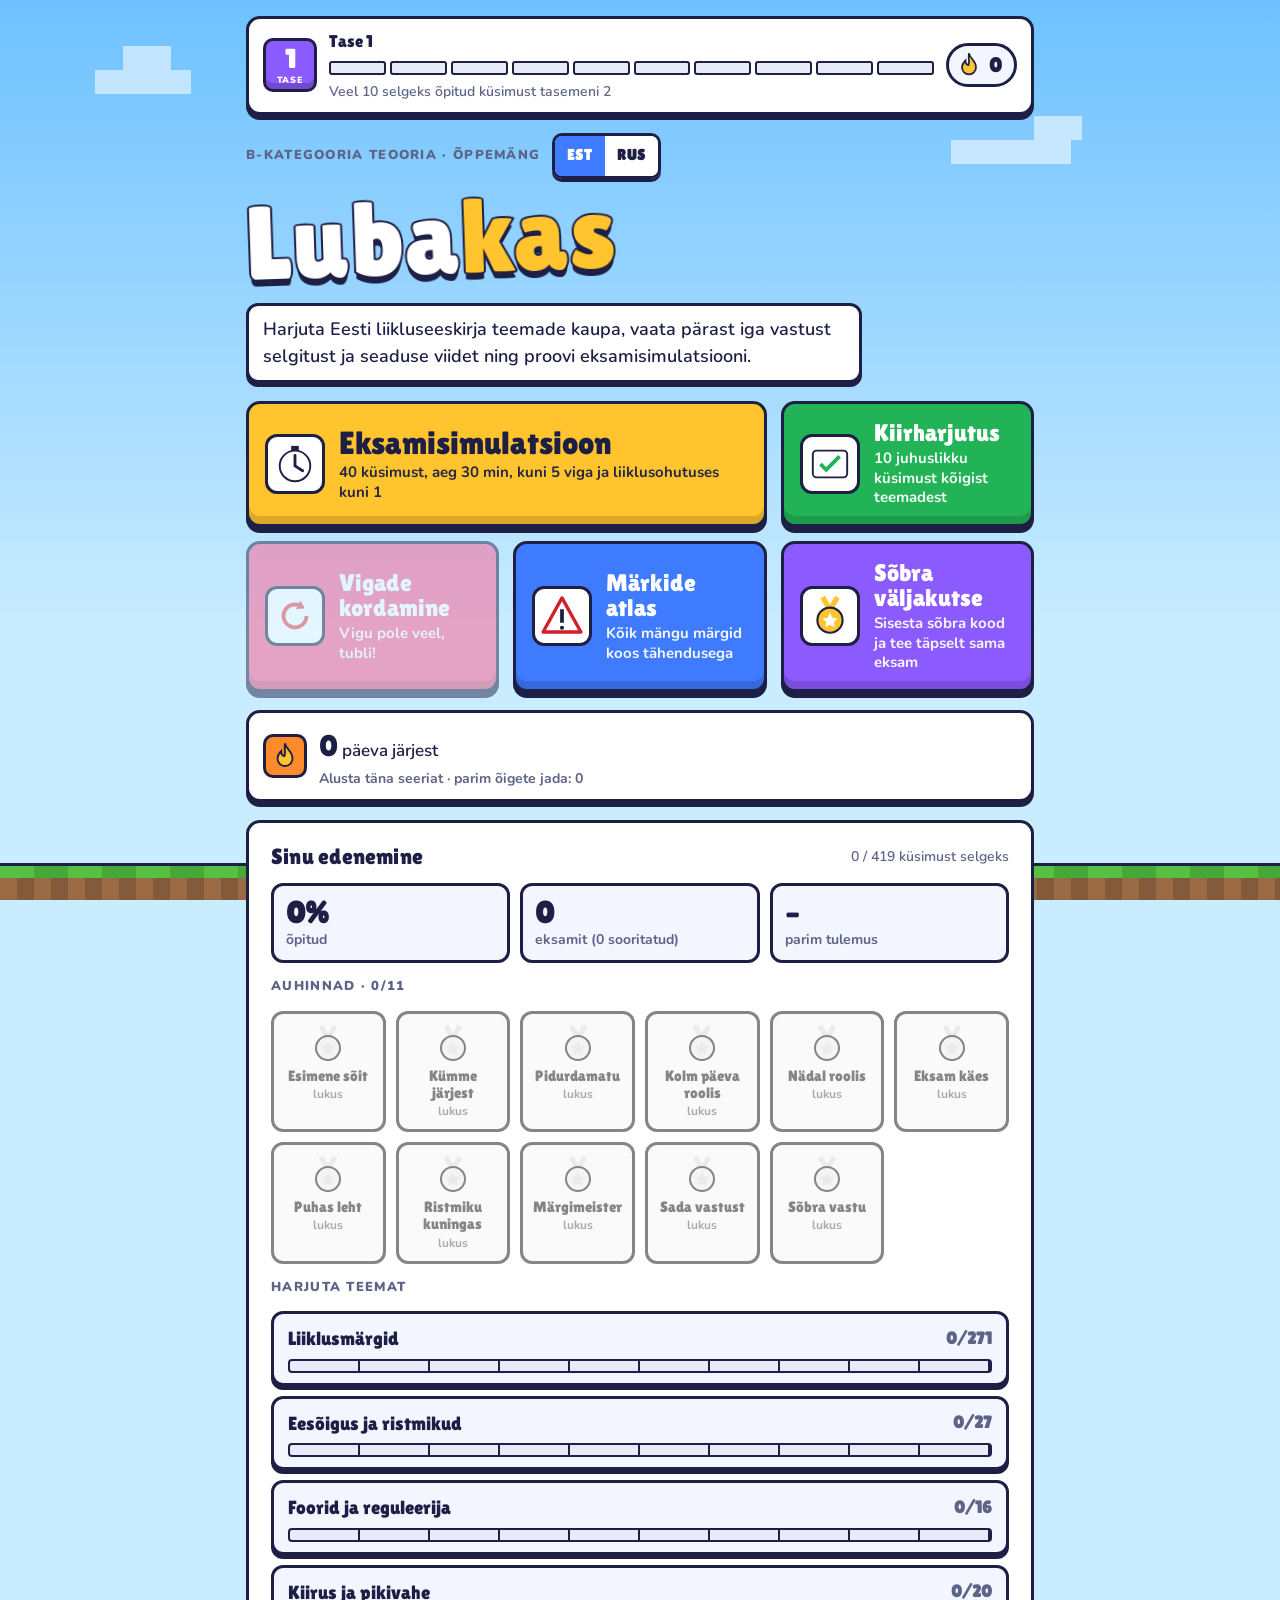
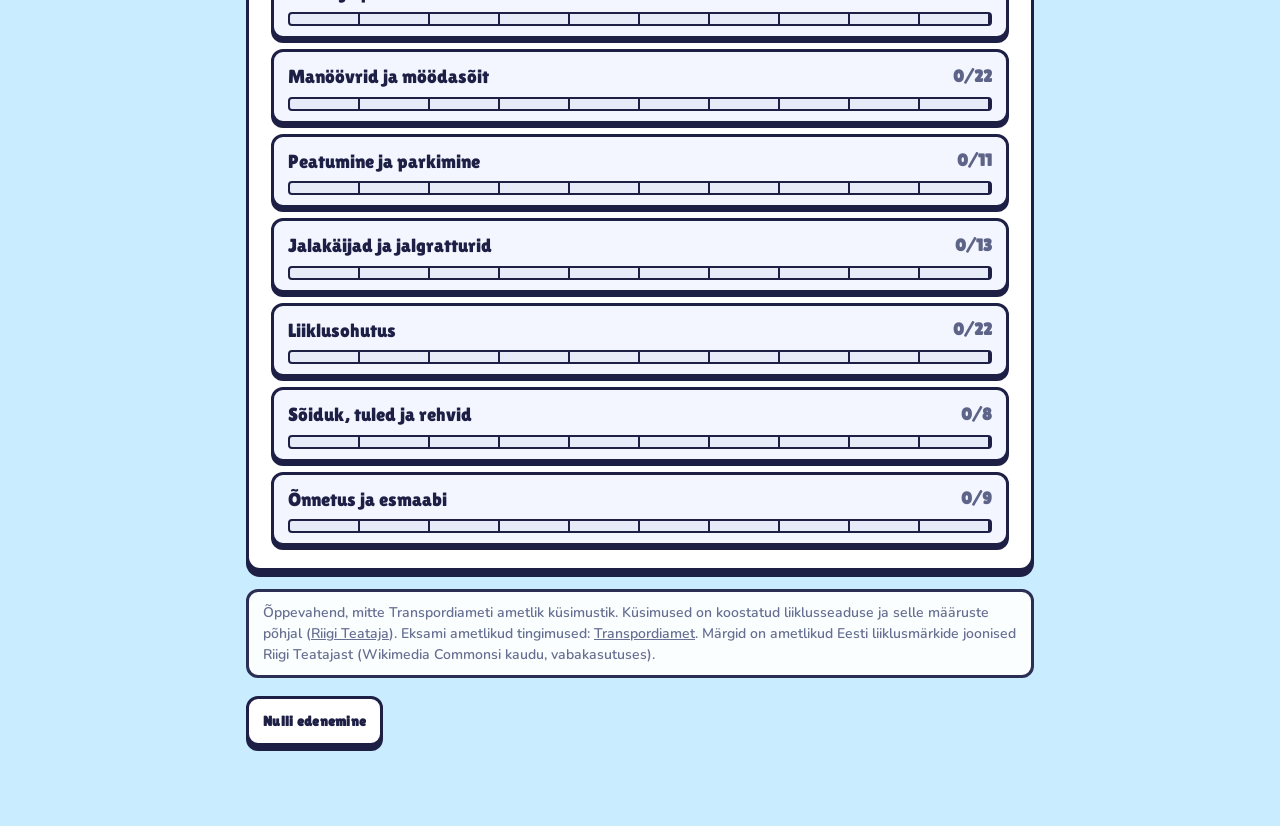
==== commit a9c68a94: "Uus mänguline disain: klotsid, värvilised režiimid, tasemed ja seeria Co-Authored-By: Claude Opus 5." ====
--- a/web/index.html
+++ b/web/index.html
@@ -17,152 +17,221 @@
 <body>
 <meta name="claude:viewport-fit-sides" content="cover">
 <style>
-/* Layout: same graph-paper notebook as the rest of the series; the question card is the raised object. */
+/* Layout: a blocky game world. Sky above, a strip of grass blocks below; every panel and button is a chunky block
+   with a dark outline and a hard bottom edge that presses down when tapped. Colour codes the modes. */
 :root{
-  --paper:#EDF0F5; --grid:#DCE2EC; --card:#FFFFFF; --ink:#18203A; --muted:#5B6580;
-  --accent:#E39B12; --accent-soft:#FBEFD6; --ok:#1F8A5B; --ok-soft:#DDF2E7; --bad:#C8412D; --bad-soft:#F8E1DC;
-  --line:#C9D1DE; --road:#5E6678; --roadline:#F4F6FA; --verge:#CFE3C6;
-  --f-display:"Bricolage Grotesque","Segoe UI",system-ui,sans-serif;
-  --f-body:"Atkinson Hyperlegible","Segoe UI",system-ui,sans-serif;
-  --f-mono:"JetBrains Mono",ui-monospace,Menlo,Consolas,monospace;
+  --sky1:#6EC1FF; --sky2:#C9ECFF; --grass:#56C043; --grass2:#46A836; --dirt:#9A6A44;
+  --card:#FFFFFF; --panel2:#F3F6FF; --edge:#1D1F45; --ink:#1D1F45; --muted:#5E6488;
+  --line:#D4DAF0; --grid:#E7EBF8; --paper:#F3F6FF;
+  --accent:#FFC42E; --accent-soft:#FFF0C4; --blue:#3E7BFF; --pink:#FF5A8C; --purple:#8C5BFF; --orange:#FF8A2B;
+  --ok:#22B356; --ok-soft:#DBF7E4; --bad:#F0434A; --bad-soft:#FFE0E1;
+  --road:#6A6F92; --roadline:#FFFFFF; --verge:#9AD97C;
+  --onc:#FFFFFF; /* text on coloured blocks */ --title:#FFFFFF;
+  --f-display:"Lilita One","Rubik","Arial Rounded MT Bold","Trebuchet MS",system-ui,sans-serif;
+  --f-body:"Nunito","Segoe UI",system-ui,sans-serif;
+  --f-mono:"Nunito","Segoe UI",system-ui,sans-serif;
+  --r:14px;
 }
 @media (prefers-color-scheme: dark){:root:not([data-theme="light"]){
-  --paper:#10131C; --grid:#1A2030; --card:#181D2A; --ink:#E5E9F3; --muted:#96A0B8;
-  --accent:#F2B13A; --accent-soft:#3A2E14; --ok:#3DBE85; --ok-soft:#163327; --bad:#EF6A55; --bad-soft:#3A1E1A;
-  --line:#2C3448; --road:#3A4152; --roadline:#C9CFDB; --verge:#22331F; color-scheme:dark }}
+  --sky1:#141B45; --sky2:#2A2F6B; --grass:#2F8F3A; --grass2:#257630; --dirt:#5E3F29;
+  --card:#262C5C; --panel2:#1E2350; --edge:#090A1E; --ink:#F2F4FF; --muted:#A9AFD6;
+  --line:#3A4178; --grid:#30366A; --paper:#1E2350;
+  --accent:#FFC42E; --accent-soft:#4A3D17; --blue:#5B8FFF; --pink:#FF6F9B; --purple:#9C74FF; --orange:#FF9A45;
+  --ok:#36D06D; --ok-soft:#173D28; --bad:#FF5F65; --bad-soft:#47202A;
+  --road:#4A4F72; --roadline:#E8EBFF; --verge:#2F6B33; color-scheme:dark }}
 :root[data-theme="dark"]{
-  --paper:#10131C; --grid:#1A2030; --card:#181D2A; --ink:#E5E9F3; --muted:#96A0B8;
-  --accent:#F2B13A; --accent-soft:#3A2E14; --ok:#3DBE85; --ok-soft:#163327; --bad:#EF6A55; --bad-soft:#3A1E1A;
-  --line:#2C3448; --road:#3A4152; --roadline:#C9CFDB; --verge:#22331F; color-scheme:dark }
+  --sky1:#141B45; --sky2:#2A2F6B; --grass:#2F8F3A; --grass2:#257630; --dirt:#5E3F29;
+  --card:#262C5C; --panel2:#1E2350; --edge:#090A1E; --ink:#F2F4FF; --muted:#A9AFD6;
+  --line:#3A4178; --grid:#30366A; --paper:#1E2350;
+  --accent:#FFC42E; --accent-soft:#4A3D17; --blue:#5B8FFF; --pink:#FF6F9B; --purple:#9C74FF; --orange:#FF9A45;
+  --ok:#36D06D; --ok-soft:#173D28; --bad:#FF5F65; --bad-soft:#47202A;
+  --road:#4A4F72; --roadline:#E8EBFF; --verge:#2F6B33; color-scheme:dark }
 *{box-sizing:border-box}
 html,body{min-height:100%;margin:0}
-body{background-color:var(--paper);color:var(--ink);font-family:var(--f-body);font-size:16px;line-height:1.5;
-  background-image:linear-gradient(var(--grid) 1px,transparent 1px),linear-gradient(90deg,var(--grid) 1px,transparent 1px);background-size:24px 24px}
-.wrap{max-width:780px;margin:0 auto;padding-block:20px 48px;
+body{background:var(--sky2);background-image:linear-gradient(180deg,var(--sky1),var(--sky2) 70%);background-attachment:fixed;
+  color:var(--ink);font-family:var(--f-body);font-size:17px;line-height:1.5;font-weight:600}
+/* pixel clouds and a ground strip of grass blocks */
+body::before{content:"";position:fixed;inset:0;pointer-events:none;z-index:0;opacity:.55;
+  background:
+   linear-gradient(var(--card),var(--card)) 8% 70px/96px 24px no-repeat,
+   linear-gradient(var(--card),var(--card)) calc(8% + 24px) 46px/48px 24px no-repeat,
+   linear-gradient(var(--card),var(--card)) 82% 140px/120px 24px no-repeat,
+   linear-gradient(var(--card),var(--card)) calc(82% + 24px) 116px/48px 24px no-repeat}
+body::after{content:"";position:fixed;left:0;right:0;bottom:0;height:calc(34px + env(safe-area-inset-bottom,0px));pointer-events:none;z-index:0;
+  background:
+   repeating-linear-gradient(90deg,var(--grass) 0 34px,var(--grass2) 34px 68px) top/100% 12px no-repeat,
+   repeating-linear-gradient(90deg,var(--dirt) 0 17px,color-mix(in srgb,var(--dirt) 85%,#000) 17px 34px);
+  border-top:3px solid var(--edge)}
+.wrap{position:relative;z-index:1;max-width:820px;margin:0 auto;padding-block:16px 80px;
   padding-left:max(16px,env(safe-area-inset-left,0px));padding-right:max(16px,env(safe-area-inset-right,0px));
-  display:flex;flex-direction:column;gap:16px}
-h1,h2,h3{font-family:var(--f-display);margin:0;text-wrap:balance;line-height:1.1}
+  display:flex;flex-direction:column;gap:18px}
+h1,h2,h3{font-family:var(--f-display);font-weight:400;margin:0;text-wrap:balance;line-height:1.1;letter-spacing:.01em}
 p{margin:0}
 button{font:inherit;color:inherit;cursor:pointer}
-button:focus-visible{outline:3px solid var(--accent);outline-offset:3px}
-.card{background:var(--card);border:1.5px solid var(--ink);border-radius:6px;box-shadow:5px 5px 0 var(--ink);padding:22px}
-.btn{background:var(--accent);color:#18203A;border:1.5px solid var(--ink);border-radius:6px;padding:12px 20px;font-weight:700;
-  box-shadow:3px 3px 0 var(--ink);transition:transform .08s,box-shadow .08s}
-.btn:hover{transform:translate(-1px,-1px);box-shadow:4px 4px 0 var(--ink)}
-.btn:active{transform:translate(2px,2px);box-shadow:1px 1px 0 var(--ink)}
+button:focus-visible,input:focus-visible,textarea:focus-visible{outline:4px solid var(--accent);outline-offset:3px}
+.card{background:var(--card);border:3px solid var(--edge);border-radius:var(--r);box-shadow:0 6px 0 var(--edge);padding:22px}
+.btn{font-family:var(--f-display);font-size:19px;letter-spacing:.02em;background:var(--accent);color:#1D1F45;border:3px solid var(--edge);border-radius:12px;
+  padding:11px 22px;box-shadow:0 5px 0 var(--edge);transition:transform .07s,box-shadow .07s;min-height:50px}
+.btn:hover{transform:translateY(-2px);box-shadow:0 7px 0 var(--edge)}
+.btn:active{transform:translateY(4px);box-shadow:0 1px 0 var(--edge)}
 .btn.ghost{background:var(--card);color:var(--ink)}
 .btn:disabled{opacity:.45;pointer-events:none}
-.eyebrow{font-family:var(--f-mono);font-size:12px;letter-spacing:.12em;text-transform:uppercase;color:var(--muted)}
-.mono{font-family:var(--f-mono);font-variant-numeric:tabular-nums}
+.eyebrow{font-family:var(--f-body);font-weight:900;font-size:13px;letter-spacing:.1em;text-transform:uppercase;color:var(--muted)}
+.mono{font-variant-numeric:tabular-nums}
 .muted{color:var(--muted)}
 .row{display:flex;flex-wrap:wrap;gap:12px;align-items:center}
 .hidden{display:none!important}
 
+/* Top bar: level block, XP blocks, streak */
+.player{display:flex;align-items:center;gap:12px;background:var(--card);border:3px solid var(--edge);border-radius:var(--r);box-shadow:0 5px 0 var(--edge);padding:10px 14px}
+.lvl{flex:none;width:54px;height:54px;display:grid;place-items:center;background:var(--purple);color:var(--onc);border:3px solid var(--edge);border-radius:10px;
+  font-family:var(--f-display);font-size:26px;box-shadow:inset 0 -6px 0 rgba(0,0,0,.18);line-height:1}
+.lvl small{display:block;font-family:var(--f-body);font-weight:900;font-size:9px;letter-spacing:.08em;margin-top:-6px}
+.xp{flex:1;min-width:0;display:flex;flex-direction:column;gap:6px}
+.xp b{font-family:var(--f-display);font-weight:400;font-size:17px}
+.blocks{display:flex;gap:4px}
+.blocks i{flex:1;height:14px;border-radius:3px;background:var(--grid);border:2px solid var(--edge)}
+.blocks i.on{background:var(--accent);box-shadow:inset 0 -4px 0 rgba(0,0,0,.15)}
+.chip{flex:none;display:inline-flex;align-items:center;gap:6px;background:var(--panel2);border:3px solid var(--edge);border-radius:999px;padding:4px 12px 4px 6px;font-family:var(--f-display);font-size:20px}
+.chip svg{width:28px;height:28px}
+
 /* Start */
-.hero{display:flex;flex-direction:column;gap:12px}
-.hero h1{font-size:clamp(44px,10vw,80px);font-weight:800;letter-spacing:-.03em}
+.hero{display:flex;flex-direction:column;gap:10px;align-items:flex-start}
+.hero h1{font-size:clamp(58px,15vw,104px);color:var(--title);-webkit-text-stroke:4px var(--edge);paint-order:stroke fill;
+  text-shadow:0 7px 0 var(--edge);transform:rotate(-2deg);transform-origin:left;line-height:.95;margin-top:6px}
 .hero h1 span{color:var(--accent)}
-.hero .lead{font-size:18px;max-width:60ch}
-.modes{display:grid;grid-template-columns:repeat(auto-fit,minmax(200px,1fr));gap:12px}
-.mode{text-align:left;background:var(--card);border:1.5px solid var(--ink);border-radius:6px;padding:16px;display:flex;gap:12px;align-items:flex-start;
-  box-shadow:3px 3px 0 var(--ink);transition:transform .08s,box-shadow .08s}
-.mode:hover{transform:translate(-1px,-1px);box-shadow:4px 4px 0 var(--ink)}
-.mode svg{width:44px;height:44px;flex:none}
-.mode b{font-family:var(--f-display);font-size:18px;display:block}
-.mode small{color:var(--muted);font-size:14px;line-height:1.35;display:block;margin-top:2px}
-.mode.primary{background:var(--accent-soft)}
+.hero .lead{font-size:18px;max-width:56ch;background:var(--card);border:3px solid var(--edge);border-radius:12px;padding:10px 14px;box-shadow:0 4px 0 var(--edge)}
+.modes{display:grid;grid-template-columns:repeat(auto-fit,minmax(220px,1fr));gap:14px}
+.mode{--c:var(--blue);text-align:left;background:var(--c);color:var(--onc);border:3px solid var(--edge);border-radius:var(--r);padding:16px;display:flex;gap:14px;align-items:center;
+  box-shadow:0 6px 0 var(--edge),inset 0 -8px 0 rgba(0,0,0,.14);transition:transform .07s,box-shadow .07s;min-height:96px}
+.mode:hover{transform:translateY(-3px);box-shadow:0 9px 0 var(--edge),inset 0 -8px 0 rgba(0,0,0,.14)}
+.mode:active{transform:translateY(5px);box-shadow:0 1px 0 var(--edge),inset 0 -8px 0 rgba(0,0,0,.14)}
+.mode>svg{width:60px;height:60px;flex:none;background:var(--card);border:3px solid var(--edge);border-radius:12px;padding:6px}
+.mode b{font-family:var(--f-display);font-weight:400;font-size:24px;display:block;line-height:1.05}
+.mode small{opacity:.95;font-size:15px;line-height:1.3;display:block;margin-top:4px;font-weight:700}
 .mode span{min-width:0;overflow-wrap:anywhere}
-@media (min-width:640px){.mode.primary{grid-column:span 2}}
-.topics{display:flex;flex-direction:column;gap:6px}
-.topic{display:grid;grid-template-columns:1fr auto;gap:4px 12px;align-items:center;text-align:left;background:transparent;border:1.5px dashed var(--line);border-radius:6px;padding:10px 12px}
-.topic:hover{border-color:var(--ink);border-style:solid}
-.topic b{font-weight:700}
-.topic .pct{font-family:var(--f-mono);font-size:14px;color:var(--muted)}
-.bar{grid-column:1/-1;height:6px;border-radius:3px;background:var(--grid);overflow:hidden}
-.bar i{display:block;height:100%;background:var(--ok)}
+.mode[data-go="exam"]{--c:var(--accent);color:#1D1F45}
+.mode[data-go="mix"]{--c:var(--ok)}
+.mode[data-go="redo"]{--c:var(--pink)}
+.mode[data-go="atlas"]{--c:var(--blue)}
+.mode[data-go="challenge"]{--c:var(--purple)}
+@media (min-width:640px){.mode.primary{grid-column:span 2;min-height:120px}.mode.primary b{font-size:32px}}
+.topics{display:flex;flex-direction:column;gap:10px}
+.topic{display:grid;grid-template-columns:1fr auto;gap:6px 12px;align-items:center;text-align:left;background:var(--panel2);border:3px solid var(--edge);border-radius:12px;padding:10px 14px;
+  box-shadow:0 4px 0 var(--edge);transition:transform .07s,box-shadow .07s}
+.topic:hover{transform:translateY(-2px);box-shadow:0 6px 0 var(--edge)}
+.topic:active{transform:translateY(3px);box-shadow:0 1px 0 var(--edge)}
+.topic b{font-family:var(--f-display);font-weight:400;font-size:19px}
+.topic .pct{font-family:var(--f-display);font-size:17px;color:var(--muted)}
+.bar{grid-column:1/-1;height:14px;border-radius:4px;background:var(--grid);overflow:hidden;border:2px solid var(--edge);
+  background-image:repeating-linear-gradient(90deg,transparent 0 calc(10% - 2px),var(--edge) calc(10% - 2px) 10%)}
+.bar i{display:block;height:100%;background:var(--ok);box-shadow:inset 0 -4px 0 rgba(0,0,0,.15)}
 .stats{display:grid;grid-template-columns:repeat(3,1fr);gap:10px}
-.stat{border:1.5px solid var(--line);border-radius:6px;padding:10px 12px;min-width:0}
-.stat .v{font-family:var(--f-mono);font-weight:700;font-size:22px;font-variant-numeric:tabular-nums}
-.stat .k{font-size:13px;color:var(--muted)}
-.note{font-size:13px;color:var(--muted)}
+.stat{background:var(--panel2);border:3px solid var(--edge);border-radius:12px;padding:10px 12px;min-width:0}
+.stat .v{font-family:var(--f-display);font-size:30px;font-variant-numeric:tabular-nums;line-height:1.1}
+.stat .k{font-size:14px;color:var(--muted);font-weight:700}
+.note{font-size:14px;color:var(--muted);font-weight:600}
 .note a{color:inherit}
+.footnote{background:var(--card);border:3px solid var(--edge);border-radius:12px;padding:10px 14px;opacity:.92}
 
 /* Question */
-.hud{display:flex;flex-wrap:wrap;gap:8px 16px;align-items:center;justify-content:space-between}
-.progress{height:8px;border:1.5px solid var(--ink);border-radius:4px;overflow:hidden;background:var(--card)}
-.progress i{display:block;height:100%;background:var(--accent);transition:width .2s}
-.q{display:flex;flex-direction:column;gap:16px}
-.q h2{font-size:22px;font-weight:800;line-height:1.25}
-.fig{display:flex;justify-content:center}
-.fig svg{width:min(100%,260px);height:auto}
-.fig.sign svg{width:140px}
-.opts{display:flex;flex-direction:column;gap:10px}
+.hud{display:flex;flex-wrap:wrap;gap:8px 12px;align-items:center;justify-content:space-between}
+.hud .btn{min-height:44px;font-size:16px;padding:6px 14px}
+.hud .eyebrow{color:var(--ink);background:var(--card);border:3px solid var(--edge);border-radius:999px;padding:4px 12px}
+.count{font-family:var(--f-display);font-size:22px;background:var(--card);border:3px solid var(--edge);border-radius:10px;padding:2px 12px}
+.segs{display:flex;gap:5px}
+.segs i{flex:1;height:18px;border-radius:5px;background:var(--card);border:3px solid var(--edge)}
+.segs i.r{background:var(--ok)}.segs i.w{background:var(--bad)}.segs i.cur{background:var(--accent);animation:blink 1s steps(2) infinite}
+@keyframes blink{50%{background:var(--accent-soft)}}
+.progress{display:none}
+.q{display:flex;flex-direction:column;gap:18px}
+.q h2{font-size:clamp(22px,4.6vw,28px);line-height:1.2}
+.fig{display:flex;justify-content:center;background:var(--panel2);border:3px solid var(--edge);border-radius:12px;padding:14px}
+.fig svg{width:min(100%,300px);height:auto;border-radius:8px}
+.fig.sign{background:var(--sky2)}
+.opts{display:flex;flex-direction:column;gap:12px}
 .quip{font-style:italic;color:var(--muted)}
-.streak{display:flex;gap:12px;align-items:center;border:1.5px dashed var(--ink);border-radius:6px;padding:10px 14px;background:var(--card)}
-.streak b{font-size:22px}.streak small{display:block;color:var(--muted);font-size:13px}
-.awards{display:grid;grid-template-columns:repeat(auto-fill,minmax(110px,1fr));gap:8px}
-.aw{border:1.5px solid var(--line);border-radius:6px;padding:8px;display:flex;flex-direction:column;align-items:center;text-align:center;gap:2px;opacity:.6}
-.aw.on{opacity:1;border-color:var(--ink);background:var(--accent-soft)}
-.aw svg{width:34px;height:34px}.aw b{font-size:13px;line-height:1.2}.aw small{font-size:11px;color:var(--muted);line-height:1.25}
-.titleline{display:flex;flex-direction:column;gap:2px}.titleline b{font-family:var(--f-display);font-size:22px}
-.vs{font-weight:700}
-.share{display:flex;flex-direction:column;gap:8px;border-top:1.5px dashed var(--line);padding-top:12px}
-.share textarea,.codein{font:inherit;color:var(--ink);background:var(--paper);border:1.5px solid var(--ink);border-radius:6px;padding:10px;width:100%;resize:vertical}
-.codein{font-family:var(--f-mono);font-size:20px;letter-spacing:.06em;text-transform:uppercase}
-.toast{position:fixed;left:50%;bottom:calc(20px + env(safe-area-inset-bottom,0px));transform:translate(-50%,30px);opacity:0;background:var(--ink);color:var(--card);padding:10px 16px;border-radius:6px;font-weight:700;transition:all .3s;z-index:20;max-width:calc(100% - 32px)}
-.toast.in{transform:translate(-50%,0);opacity:1}
-@media (prefers-reduced-motion:reduce){.toast{transition:none}}
-.mode svg{width:44px;height:44px;flex:none}
-.langs{display:inline-flex;border:1.5px solid var(--ink);border-radius:6px;overflow:hidden}
-.lng{background:var(--card);border:0;padding:4px 10px;font-family:var(--f-mono);font-size:12px;font-weight:700;letter-spacing:.08em}
-.lng.on{background:var(--ink);color:var(--card)}
+.streak{display:flex;gap:12px;align-items:center;background:var(--card);border:3px solid var(--edge);border-radius:var(--r);padding:10px 14px;box-shadow:0 5px 0 var(--edge)}
+.streak>svg{width:44px;height:44px;flex:none;background:var(--orange);border:3px solid var(--edge);border-radius:10px;padding:4px}
+.streak b{font-family:var(--f-display);font-weight:400;font-size:30px}.streak small{display:block;color:var(--muted);font-size:14px;font-weight:700}
+.awards{display:grid;grid-template-columns:repeat(auto-fill,minmax(112px,1fr));gap:10px}
+.aw{background:var(--panel2);border:3px solid var(--edge);border-radius:12px;padding:10px 8px;display:flex;flex-direction:column;align-items:center;text-align:center;gap:3px;filter:grayscale(1);opacity:.55}
+.aw.on{filter:none;opacity:1;background:var(--accent-soft);box-shadow:0 4px 0 var(--edge)}
+.aw svg{width:40px;height:40px}.aw b{font-family:var(--f-display);font-weight:400;font-size:15px;line-height:1.15}.aw small{font-size:12px;color:var(--muted);line-height:1.25;font-weight:700}
+.titleline{display:flex;flex-direction:column;gap:2px}.titleline b{font-family:var(--f-display);font-weight:400;font-size:28px;color:var(--purple)}
+.vs{font-family:var(--f-display);font-size:20px}
+.share{display:flex;flex-direction:column;gap:8px;background:var(--panel2);border:3px solid var(--edge);border-radius:12px;padding:12px}
+.share b{font-family:var(--f-display);font-weight:400;font-size:19px}
+.share textarea,.codein{font:inherit;color:var(--ink);background:var(--card);border:3px solid var(--edge);border-radius:10px;padding:10px;width:100%;resize:vertical}
+.codein{font-family:ui-monospace,Menlo,Consolas,monospace;font-weight:700;font-size:22px;letter-spacing:.06em;text-transform:uppercase}
+.toast{position:fixed;left:50%;bottom:calc(56px + env(safe-area-inset-bottom,0px));transform:translate(-50%,30px) scale(.9);opacity:0;background:var(--accent);color:#1D1F45;
+  border:3px solid var(--edge);box-shadow:0 5px 0 var(--edge);padding:10px 18px;border-radius:12px;font-family:var(--f-display);font-size:19px;transition:all .25s;z-index:20;max-width:calc(100% - 32px)}
+.toast.in{transform:translate(-50%,0) scale(1);opacity:1}
+.langs{display:inline-flex;border:3px solid var(--edge);border-radius:10px;overflow:hidden;box-shadow:0 3px 0 var(--edge)}
+.lng{background:var(--card);border:0;padding:6px 12px;font-family:var(--f-display);font-size:15px;letter-spacing:.06em;min-height:40px}
+.lng.on{background:var(--blue);color:var(--onc)}
 .opts.grid{display:grid;grid-template-columns:1fr 1fr}
-.osign svg,.osign img{width:84px;height:84px;object-fit:contain;display:block}
-.fig.sign img{width:150px;height:150px;object-fit:contain}
+.osign svg,.osign img{width:88px;height:88px;object-fit:contain;display:block}
+.fig.sign img{width:160px;height:160px;object-fit:contain}
 .sg img{width:72px;height:72px;object-fit:contain}
-.snum{font-family:var(--f-mono);font-size:11px;color:var(--muted)}
-.opt{display:flex;gap:12px;align-items:flex-start;text-align:left;background:var(--card);border:1.5px solid var(--ink);border-radius:6px;padding:12px 14px;
-  box-shadow:2px 2px 0 var(--ink);transition:transform .08s,box-shadow .08s}
-.opt:hover{transform:translate(-1px,-1px);box-shadow:3px 3px 0 var(--ink)}
-.opt .l{font-family:var(--f-mono);font-weight:700;color:var(--muted);min-width:1.2em}
+.snum{font-family:var(--f-display);font-size:14px;color:var(--onc);background:var(--edge);border-radius:6px;padding:0 7px}
+.opt{display:flex;gap:14px;align-items:center;text-align:left;background:var(--card);border:3px solid var(--edge);border-radius:12px;padding:12px 14px;font-weight:700;min-height:62px;
+  box-shadow:0 5px 0 var(--edge);transition:transform .07s,box-shadow .07s,background .15s}
+.opt:hover{transform:translateY(-2px);box-shadow:0 7px 0 var(--edge)}
+.opt:active{transform:translateY(4px);box-shadow:0 1px 0 var(--edge)}
+.opt .l{flex:none;width:38px;height:38px;display:grid;place-items:center;border:3px solid var(--edge);border-radius:9px;background:var(--blue);color:var(--onc);
+  font-family:var(--f-display);font-size:20px;box-shadow:inset 0 -4px 0 rgba(0,0,0,.18)}
+.opt:nth-child(2) .l{background:var(--ok)}.opt:nth-child(3) .l{background:var(--pink)}.opt:nth-child(4) .l{background:var(--purple)}
+.opt>span:last-child{min-width:0}
 .opt.sel{background:var(--accent-soft)}
-.opt.right{background:var(--ok-soft);border-color:var(--ok)}
-.opt.wrong{background:var(--bad-soft);border-color:var(--bad)}
+.opt.sel .l{background:var(--accent);color:#1D1F45}
+.opt.right{background:var(--ok-soft);border-color:var(--ok);animation:pop .35s}
+.opt.right .l{background:var(--ok)}
+.opt.wrong{background:var(--bad-soft);border-color:var(--bad);animation:shake .4s}
+.opt.wrong .l{background:var(--bad)}
 .opt.locked{pointer-events:none}
-.explain{border-left:4px solid var(--ok);background:var(--ok-soft);padding:12px 14px;border-radius:0 6px 6px 0;display:flex;flex-direction:column;gap:6px}
-.explain.bad{border-color:var(--bad);background:var(--bad-soft)}
-.explain b{font-family:var(--f-display);font-size:18px}
+@keyframes pop{40%{transform:scale(1.04)}}
+@keyframes shake{20%,60%{transform:translateX(-7px)}40%,80%{transform:translateX(7px)}}
+.explain{border:3px solid var(--edge);background:var(--ok-soft);padding:14px 16px;border-radius:12px;display:flex;flex-direction:column;gap:6px;box-shadow:0 5px 0 var(--edge)}
+.explain.bad{background:var(--bad-soft)}
+.explain b{font-family:var(--f-display);font-weight:400;font-size:24px;color:var(--ok)}
+.explain.bad b{color:var(--bad)}
 .src{font-size:13px;color:var(--muted)}
-.src::before{content:"§ ";font-family:var(--f-mono);font-weight:700}
-.tag{display:inline-block;font-family:var(--f-mono);font-size:11px;letter-spacing:.08em;text-transform:uppercase;border:1px solid var(--line);border-radius:3px;padding:1px 6px;color:var(--muted)}
-.tag.safe{border-color:var(--bad);color:var(--bad)}
-.dots{display:flex;flex-wrap:wrap;gap:4px}
-.dot{width:26px;height:26px;border:1.5px solid var(--line);border-radius:4px;background:var(--card);font-family:var(--f-mono);font-size:11px;padding:0;display:grid;place-items:center}
-.dot.ans{background:var(--accent-soft);border-color:var(--ink)}
-.dot.cur{outline:2px solid var(--accent);outline-offset:1px}
-.dot.r{background:var(--ok-soft);border-color:var(--ok)}
-.dot.w{background:var(--bad-soft);border-color:var(--bad)}
-.clock{font-family:var(--f-mono);font-weight:700;font-size:20px}
-.clock.low{color:var(--bad)}
+.src::before{content:"§ ";font-weight:900}
+.tag{display:inline-block;font-weight:900;font-size:12px;letter-spacing:.08em;text-transform:uppercase;background:var(--blue);color:var(--onc);border:2px solid var(--edge);border-radius:999px;padding:2px 10px}
+.tag.safe{background:var(--bad)}
+.dots{display:flex;flex-wrap:wrap;gap:5px}
+.dot{width:32px;height:32px;border:3px solid var(--edge);border-radius:7px;background:var(--card);font-family:var(--f-display);font-size:14px;padding:0;display:grid;place-items:center;color:var(--ink)}
+.dot.ans{background:var(--accent);color:#1D1F45}
+.dot.cur{outline:3px solid var(--card);outline-offset:1px;transform:translateY(-3px);box-shadow:0 3px 0 var(--edge)}
+.dot.r{background:var(--ok);color:var(--onc)}
+.dot.w{background:var(--bad);color:var(--onc)}
+.clock{font-family:var(--f-display);font-size:26px;background:var(--card);border:3px solid var(--edge);border-radius:10px;padding:2px 14px;font-variant-numeric:tabular-nums}
+.clock.low{background:var(--bad);color:var(--onc);animation:pop 1s infinite}
 
 /* Results */
-.big{font-family:var(--f-display);font-weight:800;font-size:clamp(40px,9vw,64px);line-height:1}
-.verdict{display:inline-block;padding:4px 12px;border:1.5px solid var(--ink);border-radius:4px;font-family:var(--f-display);font-weight:800;font-size:20px}
-.verdict.ok{background:var(--ok-soft);color:var(--ok);border-color:var(--ok)}
-.verdict.bad{background:var(--bad-soft);color:var(--bad);border-color:var(--bad)}
+.big{font-family:var(--f-display);font-size:clamp(56px,13vw,88px);line-height:1;color:var(--title);-webkit-text-stroke:3px var(--edge);paint-order:stroke fill;text-shadow:0 5px 0 var(--edge)}
+.verdict{display:inline-block;padding:6px 16px;border:3px solid var(--edge);border-radius:12px;font-family:var(--f-display);font-size:26px;transform:rotate(-4deg);box-shadow:0 5px 0 var(--edge)}
+.verdict.ok{background:var(--ok);color:var(--onc)}
+.verdict.bad{background:var(--bad);color:var(--onc)}
 .review{display:flex;flex-direction:column;gap:12px}
-.rv{border:1.5px solid var(--line);border-radius:6px;padding:12px;display:flex;flex-direction:column;gap:6px}
-.rv .a{font-size:14px}
+.rv{background:var(--panel2);border:3px solid var(--edge);border-radius:12px;padding:12px;display:flex;flex-direction:column;gap:6px}
+.rv .a{font-size:15px}
 
 /* Atlas */
 .atlas{display:grid;grid-template-columns:repeat(auto-fill,minmax(160px,1fr));gap:12px}
-.sg{min-width:0;border:1.5px solid var(--line);border-radius:6px;padding:12px;display:flex;flex-direction:column;gap:6px;align-items:flex-start;background:var(--card)}
-.sg svg{width:72px;height:72px}
-.sg b{font-family:var(--f-display);font-size:16px;line-height:1.15;overflow-wrap:anywhere;hyphens:auto}
-.sg small{font-size:13px;color:var(--muted);line-height:1.35}
-.grp{font-family:var(--f-display);font-size:20px;margin-top:8px}
-@media (max-width:480px){.card{padding:16px}.stats{grid-template-columns:1fr 1fr 1fr}.stat .v{font-size:18px}}
+.sg{min-width:0;border:3px solid var(--edge);border-radius:12px;padding:12px;display:flex;flex-direction:column;gap:6px;align-items:flex-start;background:var(--panel2);box-shadow:0 4px 0 var(--edge)}
+.sg b{font-family:var(--f-display);font-weight:400;font-size:17px;line-height:1.15;overflow-wrap:anywhere;hyphens:auto}
+.sg small{font-size:13px;color:var(--muted);line-height:1.35;font-weight:700}
+.grp{font-family:var(--f-display);font-size:26px;margin-top:8px}
+
+/* Confetti blocks on a right answer */
+.boom{position:fixed;width:12px;height:12px;border:2px solid var(--edge);border-radius:2px;pointer-events:none;z-index:30;animation:boom .8s ease-out forwards}
+@keyframes boom{to{transform:translate(var(--dx),var(--dy)) rotate(var(--rot));opacity:0}}
+@media (prefers-reduced-motion:reduce){*{animation:none!important;transition:none!important}.boom{display:none}.hero h1{transform:none}}
+@media (max-width:480px){.card{padding:16px}.stat .v{font-size:24px}.mode{min-height:84px}.mode b{font-size:22px}.opt{padding:10px 12px}}
 </style>
+
 <main class="wrap" id="app"></main>
 <script>
 /* ============ SIGNS ============ */
@@ -991,7 +1060,14 @@
 function home(){
   clearInterval(timerId);
   const all=topicStats(), wl=wrongList().length, ex=store.exams, best=ex.length?Math.max(...ex.map(e=>e.score)):null, passed=ex.filter(e=>e.pass).length;
+  const lv=Math.floor(all.m/10)+1, xpn=all.m%10, ru=LANG==="ru";
   app.innerHTML=`
+  <div class="player">
+    <div class="lvl" aria-label="${ru?"Уровень":"Tase"} ${lv}">${lv}<small>${ru?"УР.":"TASE"}</small></div>
+    <div class="xp"><b>${ru?"Уровень":"Tase"} ${lv}</b><div class="blocks">${Array.from({length:10},(_,i)=>`<i class="${i<xpn?"on":""}"></i>`).join("")}</div>
+      <span class="note">${ru?`Ещё ${10-xpn} выученных вопросов до уровня ${lv+1}`:`Veel ${10-xpn} selgeks õpitud küsimust tasemeni ${lv+1}`}</span></div>
+    <span class="chip" title="${F().streak}">${flame}${dayStreak()}</span>
+  </div>
   <section class="hero">
     <div class="row" style="justify-content:space-between"><span class="eyebrow">${T.eyebrow}</span>
       <span class="langs" role="group" aria-label="${T.lang}"><button class="lng ${LANG==="et"?"on":""}" data-lang="et">EST</button><button class="lng ${LANG==="ru"?"on":""}" data-lang="ru">RUS</button></span></div>
@@ -1018,7 +1094,7 @@
     <div class="eyebrow">${T.topic}</div>
     <div class="topics">${Object.entries(TOPICS).map(([k,v])=>{const s=topicStats(k);return`<button class="topic" data-topic="${k}"><b>${v}</b><span class="pct">${s.m}/${s.n}</span><span class="bar"><i style="width:${100*s.m/s.n}%"></i></span></button>`}).join("")}</div>
   </section>
-  <p class="note">${T.note}</p>
+  <p class="note footnote">${T.note}</p>
   <div class="row"><button class="btn ghost" id="reset" style="font-size:14px;padding:8px 14px">${T.reset}</button></div>`;
   app.querySelectorAll("[data-lang]").forEach(b=>b.onclick=()=>{applyLang(b.dataset.lang);home()});
   app.querySelectorAll("[data-topic]").forEach(b=>b.onclick=()=>practice(Q.filter(q=>q.t===b.dataset.topic),{topic:b.dataset.topic}));
@@ -1048,8 +1124,8 @@
 function showP(){
   const it=P.list[P.i], q=it.q, n=P.list.length;
   app.innerHTML=`
-  <div class="hud"><button class="btn ghost" id="back" style="padding:8px 14px">${T.home}</button><span class="eyebrow">${esc(modeTitle(P.mode))}</span><span class="mono">${P.i+1} / ${n}</span></div>
-  <div class="progress"><i style="width:${100*P.i/n}%"></i></div>
+  <div class="hud"><button class="btn ghost" id="back" style="padding:8px 14px">${T.home}</button><span class="eyebrow">${esc(modeTitle(P.mode))}</span><span class="count mono">${P.i+1} / ${n}</span></div>
+  <div class="segs" aria-hidden="true">${P.list.map((x,j)=>`<i class="${j<P.i?(x.pick===x.correct?"r":"w"):j===P.i?"cur":""}"></i>`).join("")}</div>
   <section class="card q">
     <div class="row"><span class="tag">${TOPICS[q.t]}</span>${q.safe?`<span class="tag safe">${T.safety}</span>`:""}</div>
     <h2>${esc(q.q)}</h2>
@@ -1065,6 +1141,7 @@
   const it=P.list[P.i], ok=i===it.correct; it.pick=i;
   record(it.q.id,ok); track(it.q,ok); checkAwards(); if(ok)P.right++;
   app.querySelectorAll(".opt").forEach((b,j)=>{b.classList.add("locked");if(j===it.correct)b.classList.add("right");else if(j===i)b.classList.add("wrong")});
+  if(ok) boom(app.querySelectorAll(".opt")[i]);
   const last=P.i===P.list.length-1;
   document.getElementById("fb").innerHTML=`
    <div class="explain ${ok?"":"bad"}"><b>${ok?T.right:T.wrongAns(LET[it.correct])}</b><p class="quip">${esc(quip(ok))}</p><p>${esc(it.q.e)}</p><p class="src">${esc(it.q.s)}</p></div>
@@ -1073,6 +1150,13 @@
   nx.onclick=()=>{ if(last) practiceDone(); else {P.i++;showP()} };
   document.getElementById("fb").scrollIntoView({behavior:"smooth",block:"nearest"});
 }
+function boom(el){ // a burst of little coloured blocks from the right answer
+  if(!el||matchMedia("(prefers-reduced-motion: reduce)").matches) return;
+  const r=el.getBoundingClientRect(), cols=["var(--accent)","var(--ok)","var(--blue)","var(--pink)","var(--purple)"];
+  for(let k=0;k<18;k++){const d=document.createElement("i");d.className="boom";
+    d.style.left=(r.left+r.width*(.2+.6*Math.random()))+"px";d.style.top=(r.top+r.height/2)+"px";d.style.background=cols[k%cols.length];
+    d.style.setProperty("--dx",(Math.random()*240-120)+"px");d.style.setProperty("--dy",(-60-Math.random()*140)+"px");d.style.setProperty("--rot",(Math.random()*360)+"deg");
+    document.body.appendChild(d);setTimeout(()=>d.remove(),900)} }
 function practiceDone(){
   const n=P.list.length, wrong=P.list.filter(x=>x.pick!==x.correct), mode=P.mode;
   app.innerHTML=`
--- a/web/fonts.css
+++ b/web/fonts.css
@@ -1,5 +1,5 @@
 @font-face {
-  font-family: 'Atkinson Hyperlegible';
+  font-family: 'Lilita One';
   font-style: normal;
   font-weight: 400;
   font-display: swap;
@@ -7,7 +7,7 @@
   unicode-range: U+0100-02BA, U+02BD-02C5, U+02C7-02CC, U+02CE-02D7, U+02DD-02FF, U+0304, U+0308, U+0329, U+1D00-1DBF, U+1E00-1E9F, U+1EF2-1EFF, U+2020, U+20A0-20AB, U+20AD-20C4, U+2113, U+2C60-2C7F, U+A720-A7FF;
 }
 @font-face {
-  font-family: 'Atkinson Hyperlegible';
+  font-family: 'Lilita One';
   font-style: normal;
   font-weight: 400;
   font-display: swap;
@@ -15,86 +15,130 @@
   unicode-range: U+0000-00FF, U+0131, U+0152-0153, U+02BB-02BC, U+02C6, U+02DA, U+02DC, U+0304, U+0308, U+0329, U+2000-206F, U+20AC, U+2122, U+2191, U+2193, U+2212, U+2215, U+FEFF, U+FFFD;
 }
 @font-face {
-  font-family: 'Atkinson Hyperlegible';
+  font-family: 'Nunito';
   font-style: normal;
-  font-weight: 700;
+  font-weight: 600;
   font-display: swap;
   src: url(fonts/f2.woff2) format('woff2');
-  unicode-range: U+0100-02BA, U+02BD-02C5, U+02C7-02CC, U+02CE-02D7, U+02DD-02FF, U+0304, U+0308, U+0329, U+1D00-1DBF, U+1E00-1E9F, U+1EF2-1EFF, U+2020, U+20A0-20AB, U+20AD-20C4, U+2113, U+2C60-2C7F, U+A720-A7FF;
+  unicode-range: U+0460-052F, U+1C80-1C8A, U+20B4, U+2DE0-2DFF, U+A640-A69F, U+FE2E-FE2F;
 }
 @font-face {
-  font-family: 'Atkinson Hyperlegible';
+  font-family: 'Nunito';
   font-style: normal;
-  font-weight: 700;
+  font-weight: 600;
   font-display: swap;
   src: url(fonts/f3.woff2) format('woff2');
-  unicode-range: U+0000-00FF, U+0131, U+0152-0153, U+02BB-02BC, U+02C6, U+02DA, U+02DC, U+0304, U+0308, U+0329, U+2000-206F, U+20AC, U+2122, U+2191, U+2193, U+2212, U+2215, U+FEFF, U+FFFD;
+  unicode-range: U+0301, U+0400-045F, U+0490-0491, U+04B0-04B1, U+2116;
 }
 @font-face {
-  font-family: 'Bricolage Grotesque';
+  font-family: 'Nunito';
   font-style: normal;
-  font-weight: 500;
-  font-stretch: 100%;
+  font-weight: 600;
   font-display: swap;
   src: url(fonts/f4.woff2) format('woff2');
   unicode-range: U+0100-02BA, U+02BD-02C5, U+02C7-02CC, U+02CE-02D7, U+02DD-02FF, U+0304, U+0308, U+0329, U+1D00-1DBF, U+1E00-1E9F, U+1EF2-1EFF, U+2020, U+20A0-20AB, U+20AD-20C4, U+2113, U+2C60-2C7F, U+A720-A7FF;
 }
 @font-face {
-  font-family: 'Bricolage Grotesque';
+  font-family: 'Nunito';
   font-style: normal;
-  font-weight: 500;
-  font-stretch: 100%;
+  font-weight: 600;
   font-display: swap;
   src: url(fonts/f5.woff2) format('woff2');
   unicode-range: U+0000-00FF, U+0131, U+0152-0153, U+02BB-02BC, U+02C6, U+02DA, U+02DC, U+0304, U+0308, U+0329, U+2000-206F, U+20AC, U+2122, U+2191, U+2193, U+2212, U+2215, U+FEFF, U+FFFD;
 }
 @font-face {
-  font-family: 'Bricolage Grotesque';
-  font-style: normal;
-  font-weight: 800;
-  font-stretch: 100%;
-  font-display: swap;
-  src: url(fonts/f4.woff2) format('woff2');
-  unicode-range: U+0100-02BA, U+02BD-02C5, U+02C7-02CC, U+02CE-02D7, U+02DD-02FF, U+0304, U+0308, U+0329, U+1D00-1DBF, U+1E00-1E9F, U+1EF2-1EFF, U+2020, U+20A0-20AB, U+20AD-20C4, U+2113, U+2C60-2C7F, U+A720-A7FF;
-}
-@font-face {
-  font-family: 'Bricolage Grotesque';
-  font-style: normal;
-  font-weight: 800;
-  font-stretch: 100%;
-  font-display: swap;
-  src: url(fonts/f5.woff2) format('woff2');
-  unicode-range: U+0000-00FF, U+0131, U+0152-0153, U+02BB-02BC, U+02C6, U+02DA, U+02DC, U+0304, U+0308, U+0329, U+2000-206F, U+20AC, U+2122, U+2191, U+2193, U+2212, U+2215, U+FEFF, U+FFFD;
-}
-@font-face {
-  font-family: 'JetBrains Mono';
-  font-style: normal;
-  font-weight: 500;
-  font-display: swap;
-  src: url(fonts/f6.woff2) format('woff2');
-  unicode-range: U+0100-02BA, U+02BD-02C5, U+02C7-02CC, U+02CE-02D7, U+02DD-02FF, U+0304, U+0308, U+0329, U+1D00-1DBF, U+1E00-1E9F, U+1EF2-1EFF, U+2020, U+20A0-20AB, U+20AD-20C4, U+2113, U+2C60-2C7F, U+A720-A7FF;
-}
-@font-face {
-  font-family: 'JetBrains Mono';
-  font-style: normal;
-  font-weight: 500;
-  font-display: swap;
-  src: url(fonts/f7.woff2) format('woff2');
-  unicode-range: U+0000-00FF, U+0131, U+0152-0153, U+02BB-02BC, U+02C6, U+02DA, U+02DC, U+0304, U+0308, U+0329, U+2000-206F, U+20AC, U+2122, U+2191, U+2193, U+2212, U+2215, U+FEFF, U+FFFD;
-}
-@font-face {
-  font-family: 'JetBrains Mono';
+  font-family: 'Nunito';
   font-style: normal;
   font-weight: 700;
   font-display: swap;
   src: url(fonts/f6.woff2) format('woff2');
-  unicode-range: U+0100-02BA, U+02BD-02C5, U+02C7-02CC, U+02CE-02D7, U+02DD-02FF, U+0304, U+0308, U+0329, U+1D00-1DBF, U+1E00-1E9F, U+1EF2-1EFF, U+2020, U+20A0-20AB, U+20AD-20C4, U+2113, U+2C60-2C7F, U+A720-A7FF;
+  unicode-range: U+0460-052F, U+1C80-1C8A, U+20B4, U+2DE0-2DFF, U+A640-A69F, U+FE2E-FE2F;
 }
 @font-face {
-  font-family: 'JetBrains Mono';
+  font-family: 'Nunito';
   font-style: normal;
   font-weight: 700;
   font-display: swap;
   src: url(fonts/f7.woff2) format('woff2');
+  unicode-range: U+0301, U+0400-045F, U+0490-0491, U+04B0-04B1, U+2116;
+}
+@font-face {
+  font-family: 'Nunito';
+  font-style: normal;
+  font-weight: 700;
+  font-display: swap;
+  src: url(fonts/f8.woff2) format('woff2');
+  unicode-range: U+0100-02BA, U+02BD-02C5, U+02C7-02CC, U+02CE-02D7, U+02DD-02FF, U+0304, U+0308, U+0329, U+1D00-1DBF, U+1E00-1E9F, U+1EF2-1EFF, U+2020, U+20A0-20AB, U+20AD-20C4, U+2113, U+2C60-2C7F, U+A720-A7FF;
+}
+@font-face {
+  font-family: 'Nunito';
+  font-style: normal;
+  font-weight: 700;
+  font-display: swap;
+  src: url(fonts/f9.woff2) format('woff2');
   unicode-range: U+0000-00FF, U+0131, U+0152-0153, U+02BB-02BC, U+02C6, U+02DA, U+02DC, U+0304, U+0308, U+0329, U+2000-206F, U+20AC, U+2122, U+2191, U+2193, U+2212, U+2215, U+FEFF, U+FFFD;
-}+}
+@font-face {
+  font-family: 'Nunito';
+  font-style: normal;
+  font-weight: 900;
+  font-display: swap;
+  src: url(fonts/f10.woff2) format('woff2');
+  unicode-range: U+0460-052F, U+1C80-1C8A, U+20B4, U+2DE0-2DFF, U+A640-A69F, U+FE2E-FE2F;
+}
+@font-face {
+  font-family: 'Nunito';
+  font-style: normal;
+  font-weight: 900;
+  font-display: swap;
+  src: url(fonts/f11.woff2) format('woff2');
+  unicode-range: U+0301, U+0400-045F, U+0490-0491, U+04B0-04B1, U+2116;
+}
+@font-face {
+  font-family: 'Nunito';
+  font-style: normal;
+  font-weight: 900;
+  font-display: swap;
+  src: url(fonts/f12.woff2) format('woff2');
+  unicode-range: U+0100-02BA, U+02BD-02C5, U+02C7-02CC, U+02CE-02D7, U+02DD-02FF, U+0304, U+0308, U+0329, U+1D00-1DBF, U+1E00-1E9F, U+1EF2-1EFF, U+2020, U+20A0-20AB, U+20AD-20C4, U+2113, U+2C60-2C7F, U+A720-A7FF;
+}
+@font-face {
+  font-family: 'Nunito';
+  font-style: normal;
+  font-weight: 900;
+  font-display: swap;
+  src: url(fonts/f13.woff2) format('woff2');
+  unicode-range: U+0000-00FF, U+0131, U+0152-0153, U+02BB-02BC, U+02C6, U+02DA, U+02DC, U+0304, U+0308, U+0329, U+2000-206F, U+20AC, U+2122, U+2191, U+2193, U+2212, U+2215, U+FEFF, U+FFFD;
+}
+@font-face {
+  font-family: 'Rubik';
+  font-style: normal;
+  font-weight: 800;
+  font-display: swap;
+  src: url(fonts/f14.woff2) format('woff2');
+  unicode-range: U+0460-052F, U+1C80-1C8A, U+20B4, U+2DE0-2DFF, U+A640-A69F, U+FE2E-FE2F;
+}
+@font-face {
+  font-family: 'Rubik';
+  font-style: normal;
+  font-weight: 800;
+  font-display: swap;
+  src: url(fonts/f15.woff2) format('woff2');
+  unicode-range: U+0301, U+0400-045F, U+0490-0491, U+04B0-04B1, U+2116;
+}
+@font-face {
+  font-family: 'Rubik';
+  font-style: normal;
+  font-weight: 800;
+  font-display: swap;
+  src: url(fonts/f16.woff2) format('woff2');
+  unicode-range: U+0100-02BA, U+02BD-02C5, U+02C7-02CC, U+02CE-02D7, U+02DD-02FF, U+0304, U+0308, U+0329, U+1D00-1DBF, U+1E00-1E9F, U+1EF2-1EFF, U+2020, U+20A0-20AB, U+20AD-20C4, U+2113, U+2C60-2C7F, U+A720-A7FF;
+}
+@font-face {
+  font-family: 'Rubik';
+  font-style: normal;
+  font-weight: 800;
+  font-display: swap;
+  src: url(fonts/f17.woff2) format('woff2');
+  unicode-range: U+0000-00FF, U+0131, U+0152-0153, U+02BB-02BC, U+02C6, U+02DA, U+02DC, U+0304, U+0308, U+0329, U+2000-206F, U+20AC, U+2122, U+2191, U+2193, U+2212, U+2215, U+FEFF, U+FFFD;
+}
